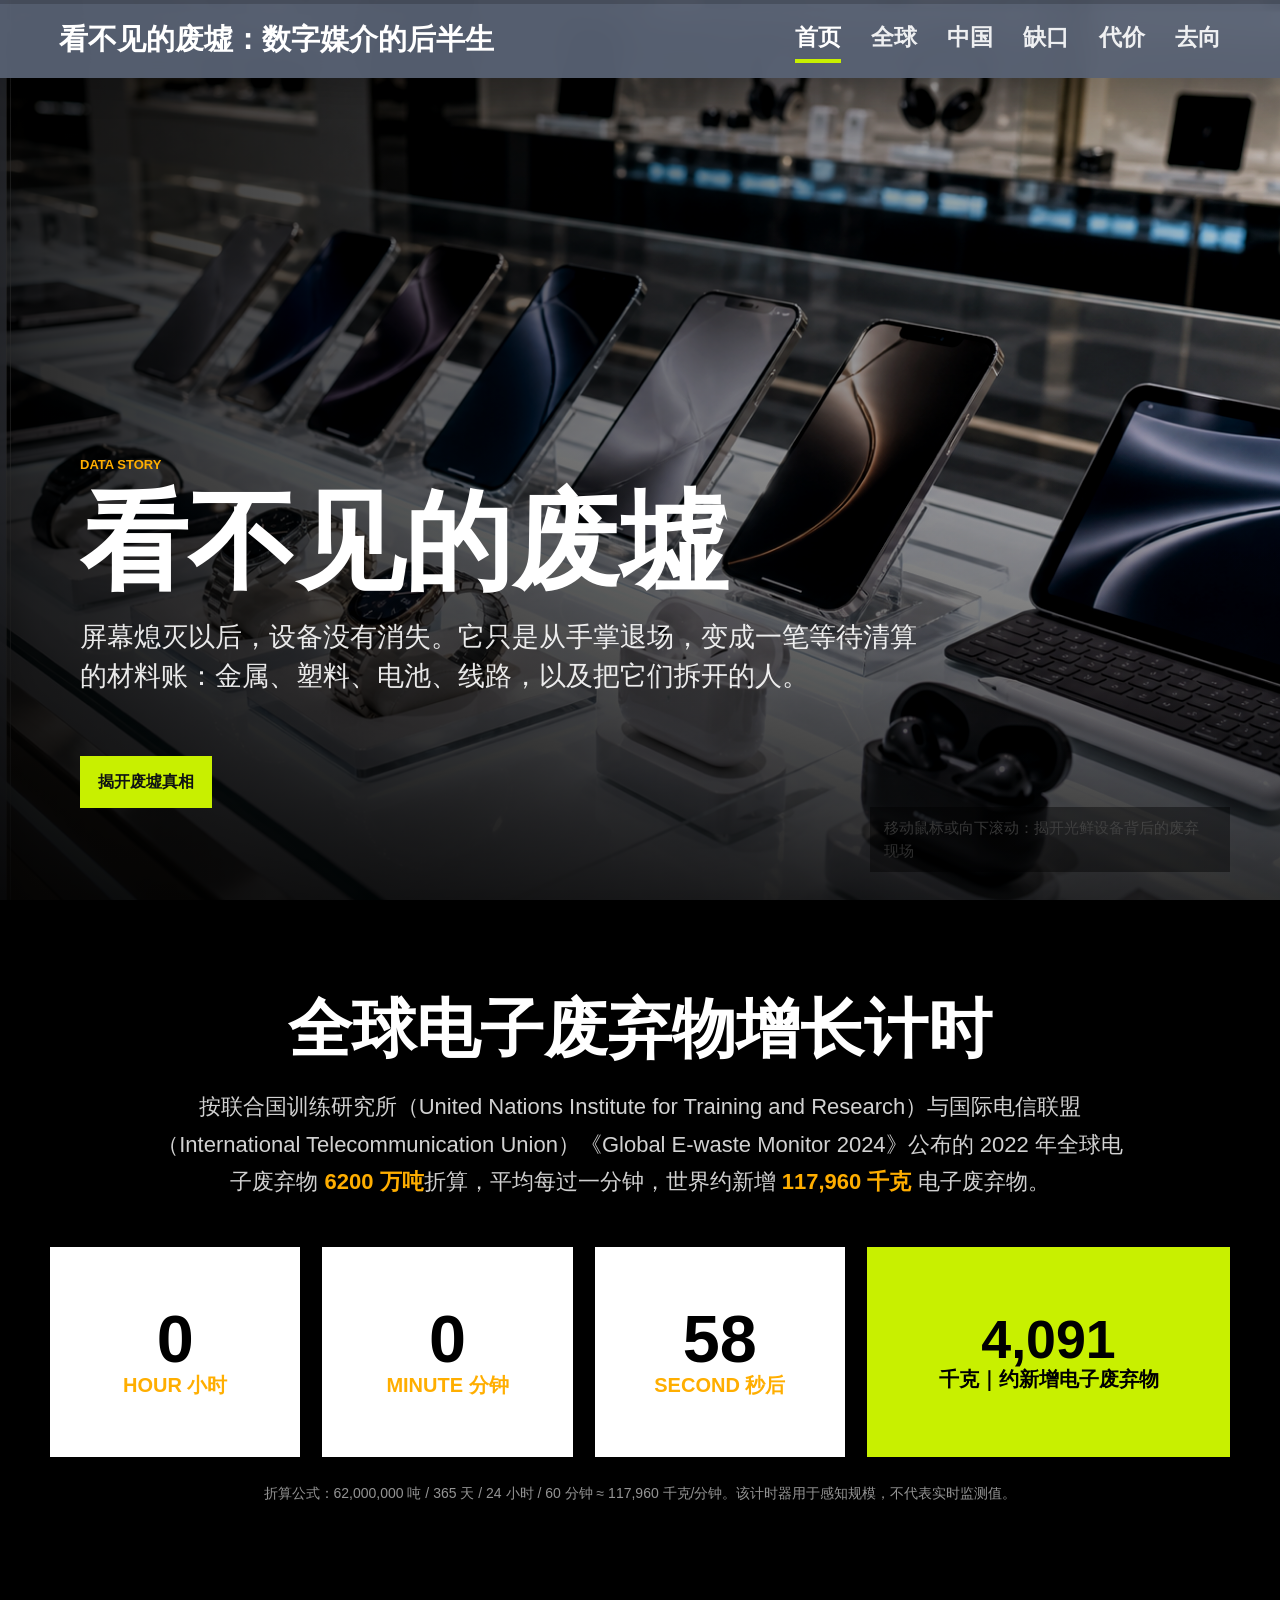
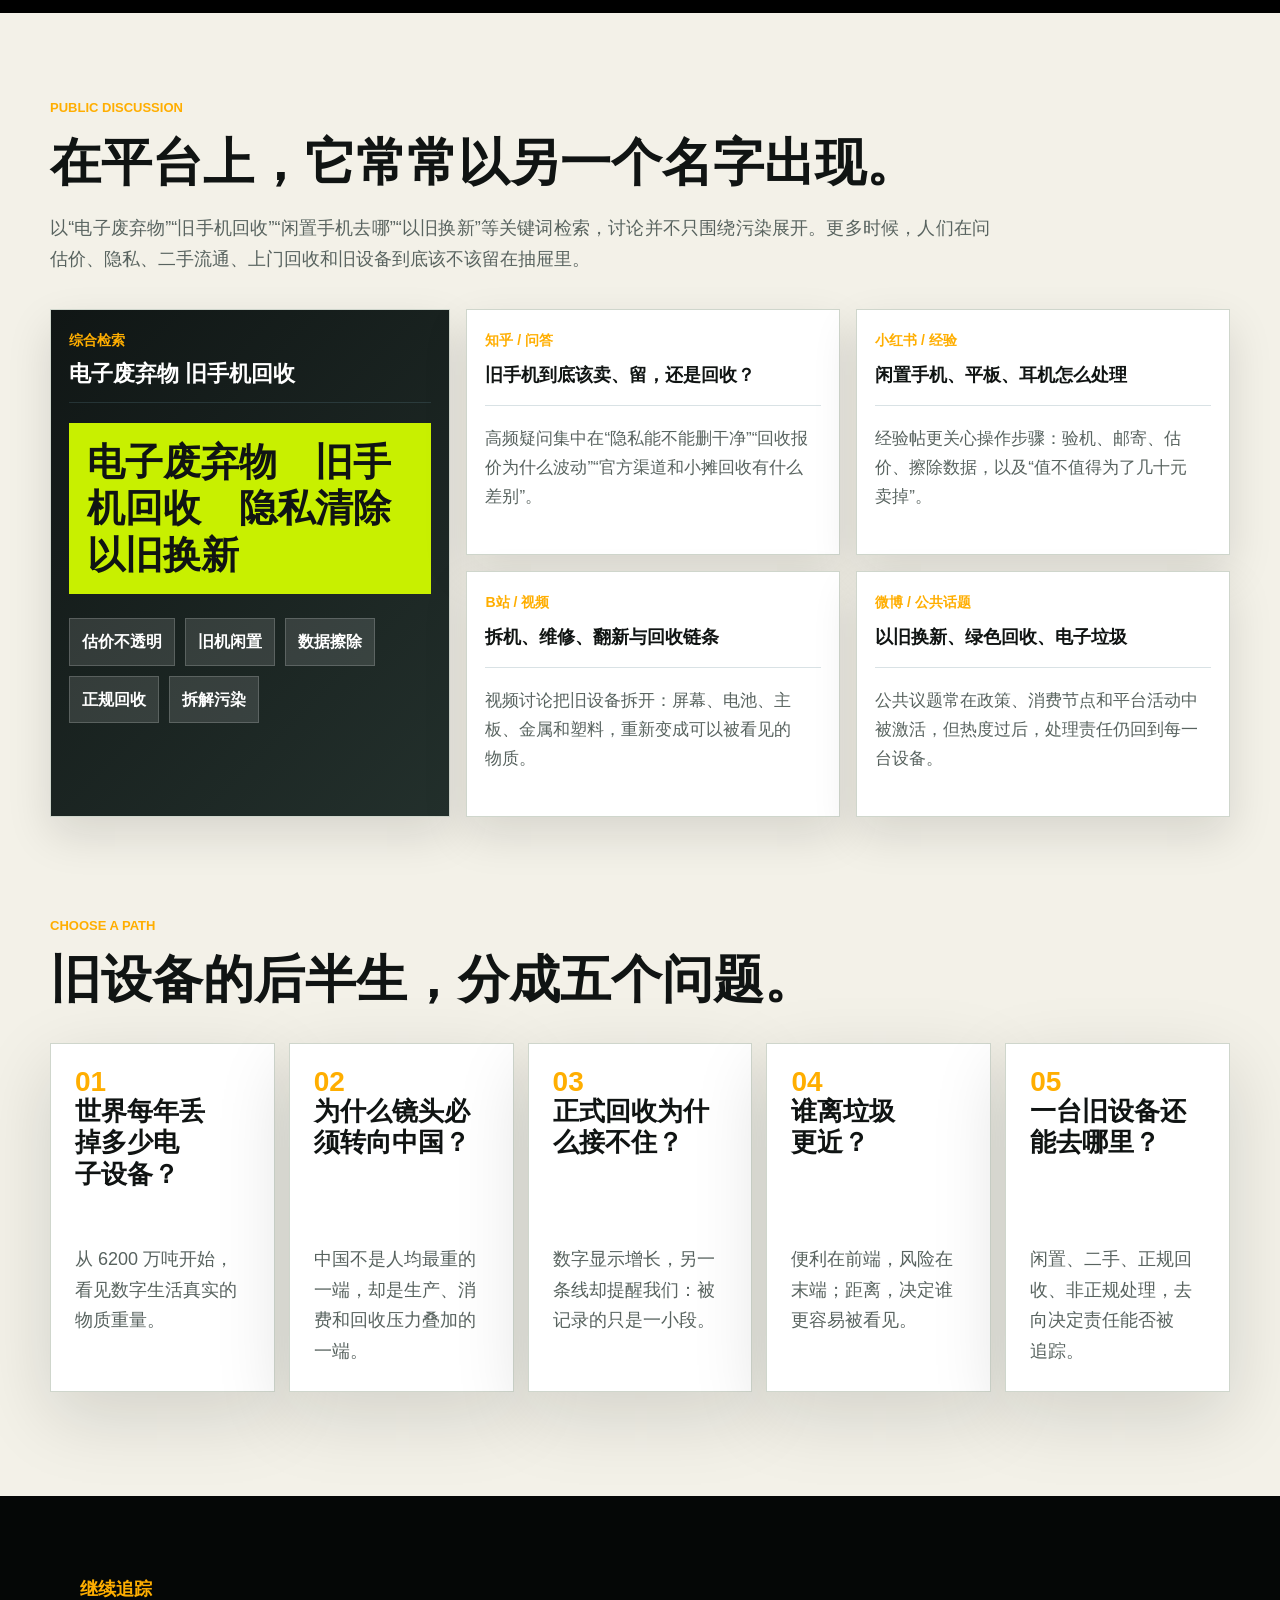
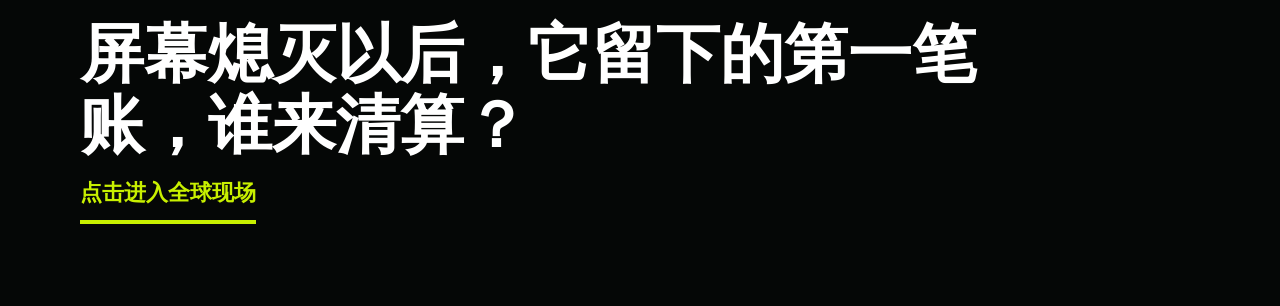
==== index.html @ c903c92f "Highlight missing-page key figures" ====
<!doctype html>
<html lang="zh-CN">
<head>
  <meta charset="utf-8">
  <meta name="viewport" content="width=device-width, initial-scale=1">
  <title>看不见的废墟：数字媒介的后半生</title>
  <meta name="description" content="从全球电子废弃物规模、中国设备生产与回收缺口，追踪旧设备离开屏幕后进入的链条。">
  <link rel="stylesheet" href="styles.css?v=20260719-26">
  <link rel="icon" href="data:,">
</head>
<body class="home-page">
  <div class="scroll-progress" aria-hidden="true"><span></span></div>
  <nav class="site-nav" aria-label="专题导航"><a href="index.html">首页</a>
    <a href="global.html">全球</a>
    <a href="china.html">中国</a>
    <a href="missing.html">缺口</a>
    <a href="unequal.html">代价</a>
    <a href="afterlife.html">去向</a>
  </nav>

  <header class="hero home-hero" id="top">
    <div class="image-compare hero__image" data-compare style="--split: 0%;">
      <img class="compare-img compare-img--clean" src="assets/images/showroom-devices.png" alt="专卖店展柜里光鲜的新电子产品">
      <div class="compare-layer" aria-hidden="true"><img class="compare-img compare-img--waste" src="assets/images/old-phones.jpg" alt=""></div>
      <div class="compare-divider" aria-hidden="true"><span></span></div>
      <p class="compare-hint">移动鼠标或向下滚动：揭开光鲜设备背后的废弃现场</p>
    </div>
    <div class="hero__shade"></div>
    <div class="hero__content">
      <p class="eyebrow">Data story</p>
      <h1>看不见的废墟</h1>
      <p class="hero__dek">屏幕熄灭以后，设备没有消失。它只是从手掌退场，变成一笔等待清算的材料账：金属、塑料、电池、线路，以及把它们拆开的人。</p>
      <a class="start-link" href="global.html">揭开废墟真相</a>
    </div>
  </header>

  <main>
    <section class="timer-section" id="timer">
      <div class="timer-inner">
        <h2>全球电子废弃物增长计时</h2>
        <p class="timer-lead">按联合国训练研究所（United Nations Institute for Training and Research）与国际电信联盟（International Telecommunication Union）《Global E-waste Monitor 2024》公布的 2022 年全球电子废弃物 <strong>6200 万吨</strong>折算，平均每过一分钟，世界约新增 <strong>117,960 千克</strong> 电子废弃物。</p>
        <div class="timer-grid">
          <div class="time-box"><strong id="elapsedHour">0</strong><span>HOUR  小时</span></div>
          <div class="time-box"><strong id="elapsedMinute">0</strong><span>MINUTE  分钟</span></div>
          <div class="time-box"><strong id="nextSecond">60</strong><span>SECOND  秒后</span></div>
          <div class="time-box time-box--accent"><strong id="wasteSinceOpen">0</strong><span>千克｜约新增电子废弃物</span></div>
        </div>
        <p class="timer-note">折算公式：62,000,000 吨 / 365 天 / 24 小时 / 60 分钟 ≈ 117,960 千克/分钟。该计时器用于感知规模，不代表实时监测值。</p>
      </div>
    </section>

    <section class="platform-section story-section">
      <div class="section-title">
        <p class="eyebrow">Public discussion</p>
        <h2>在平台上，它常常以另一个名字出现。</h2>
        <p class="wide-text">以“电子废弃物”“旧手机回收”“闲置手机去哪”“以旧换新”等关键词检索，讨论并不只围绕污染展开。更多时候，人们在问估价、隐私、二手流通、上门回收和旧设备到底该不该留在抽屉里。</p>
      </div>
      <div class="platform-board" aria-label="网络平台关于电子废弃物的讨论检索截图式整理">
        <div class="platform-shot shot-large">
          <div class="shot-top"><span>综合检索</span><b>电子废弃物 旧手机回收</b></div>
          <div class="shot-search">电子废弃物　旧手机回收　隐私清除　以旧换新</div>
          <div class="shot-tags"><span>估价不透明</span><span>旧机闲置</span><span>数据擦除</span><span>正规回收</span><span>拆解污染</span></div>
        </div>
        <div class="platform-shot platform-shot--interactive" tabindex="0">
          <div class="shot-top"><span>知乎 / 问答</span><b>旧手机到底该卖、留，还是回收？</b></div>
          <p>高频疑问集中在“隐私能不能删干净”“回收报价为什么波动”“官方渠道和小摊回收有什么差别”。</p>
          <div class="platform-cloud" data-platform="zhihu" data-label="知乎讨论词云" aria-hidden="true"></div>
        </div>
        <div class="platform-shot platform-shot--interactive" tabindex="0">
          <div class="shot-top"><span>小红书 / 经验</span><b>闲置手机、平板、耳机怎么处理</b></div>
          <p>经验帖更关心操作步骤：验机、邮寄、估价、擦除数据，以及“值不值得为了几十元卖掉”。</p>
          <div class="platform-cloud" data-platform="redbook" data-label="小红书经验词云" aria-hidden="true"></div>
        </div>
        <div class="platform-shot platform-shot--interactive" tabindex="0">
          <div class="shot-top"><span>B站 / 视频</span><b>拆机、维修、翻新与回收链条</b></div>
          <p>视频讨论把旧设备拆开：屏幕、电池、主板、金属和塑料，重新变成可以被看见的物质。</p>
          <div class="platform-cloud" data-platform="bilibili" data-label="B站视频词云" aria-hidden="true"></div>
        </div>
        <div class="platform-shot platform-shot--interactive" tabindex="0">
          <div class="shot-top"><span>微博 / 公共话题</span><b>以旧换新、绿色回收、电子垃圾</b></div>
          <p>公共议题常在政策、消费节点和平台活动中被激活，但热度过后，处理责任仍回到每一台设备。</p>
          <div class="platform-cloud" data-platform="weibo" data-label="微博公共话题词云" aria-hidden="true"></div>
        </div>
      </div>
    </section>
    <section class="home-map">
      <div class="section-title">
        <p class="eyebrow">Choose a path</p>
        <h2>旧设备的后半生，分成五个问题。</h2>
      </div>
      <div class="path-grid">
        <a class="path-card" href="global.html"><span>01</span><h3>世界每年丢掉多少电子设备？</h3><p>从 6200 万吨开始，看见数字生活真实的物质重量。</p></a>
        <a class="path-card" href="china.html"><span>02</span><h3>为什么镜头必须转向中国？</h3><p>中国不是人均最重的一端，却是生产、消费和回收压力叠加的一端。</p></a>
        <a class="path-card" href="missing.html"><span>03</span><h3>正式回收为什么接不住？</h3><p>数字显示增长，另一条线却提醒我们：被记录的只是一小段。</p></a>
        <a class="path-card" href="unequal.html"><span>04</span><h3>谁离垃圾更近？</h3><p>便利在前端，风险在末端；距离，决定谁更容易被看见。</p></a>
        <a class="path-card" href="afterlife.html"><span>05</span><h3>一台旧设备还能去哪里？</h3><p>闲置、二手、正规回收、非正规处理，去向决定责任能否被追踪。</p></a>
      </div>
    </section>
  </main>

  <footer class="footer footer--question">
    <a class="footer-question" href="global.html">
      <span>继续追踪</span>
      <strong>屏幕熄灭以后，它留下的第一笔账，谁来清算？</strong>
      <small>点击进入全球现场</small>
    </a>
  </footer>
  <script src="script.js?v=20260719-26"></script>
</body>
</html>
---- styles.css ----
:root {
  --ink: #101413;
  --muted: #58635f;
  --paper: #f3f1e8;
  --paper-2: #e7ebe1;
  --white: #ffffff;
  --line: #cfd6cc;
  --dark: #050706;
  --dark-soft: #101615;
  --green: #c8f000;
  --orange: #ffae00;
  --steel: #5f8792;
  --red: #e2643d;
  --blue: #2f5f7c;
  --shadow: 0 24px 70px rgba(16, 20, 19, .14);
}

/* Cost chapter: matched hero scale and a denser health-risk dashboard. */
.unequal-page .page-hero--unequal h1 {
  max-width: 1120px;
  font-size: clamp(46px, 6.75vw, 98px);
  line-height: 1.08;
}
.unequal-page .page-hero--unequal h1 span { display: block; white-space: nowrap; }
.missing-page .missing-dashboard-section .text-column h2 {
  font-size: clamp(30px, 3.35vw, 46px);
  line-height: 1.14;
}
.missing-page .text-column mark {
  padding: 0 .1em;
  color: #e65c37;
  background: transparent;
  font-weight: 900;
}
.health-risk-panel.viz-panel {
  padding: 0;
  overflow: visible;
  background: #08100e;
  border-color: #2b3733;
}
.health-risk-dashboard {
  min-height: 650px;
  padding: 24px;
  color: #fff;
  background-color: #08100e;
  background-image: linear-gradient(rgba(255,255,255,.035) 1px, transparent 1px), linear-gradient(90deg, rgba(255,255,255,.035) 1px, transparent 1px);
  background-size: 34px 34px;
}
.health-dashboard-head {
  display: flex;
  align-items: end;
  justify-content: space-between;
  gap: 18px;
  padding-bottom: 17px;
  border-bottom: 1px solid rgba(255,255,255,.16);
}
.health-dashboard-head span {
  display: block;
  color: var(--orange);
  font-size: 11px;
  font-weight: 900;
}
.health-dashboard-head h3 {
  margin: 4px 0 0;
  color: #fff;
  font-size: 27px;
}
.health-dashboard-head > small {
  color: rgba(255,255,255,.52);
  font-size: 9px;
  font-weight: 800;
}
.health-dashboard-grid {
  display: grid;
  grid-template-columns: minmax(205px, .78fr) minmax(350px, 1.22fr);
  gap: 12px;
  margin-top: 12px;
}
.health-kpi-column { display: grid; gap: 10px; align-content: start; }
.health-kpi {
  min-width: 0;
  min-height: 128px;
  padding: 14px 16px;
  background: rgba(18,27,24,.96);
  border-left: 4px solid var(--green);
  box-shadow: inset 0 0 0 1px rgba(255,255,255,.08);
}
.health-kpi--women { border-left-color: var(--steel); }
.health-kpi > span {
  color: rgba(255,255,255,.64);
  font-size: 9px;
  font-weight: 900;
}
.health-kpi p { display: flex; align-items: baseline; gap: 5px; margin: 2px 0 0; }
.health-kpi strong {
  color: #fff;
  font-size: clamp(43px, 4vw, 62px);
  line-height: 1;
  font-variant-numeric: tabular-nums;
}
.health-kpi em { color: var(--green); font-size: 16px; font-style: normal; font-weight: 900; }
.health-kpi--women em { color: #8cb0bb; }
.health-kpi > small { display: block; color: rgba(255,255,255,.62); font-size: 9px; line-height: 1.5; }
.health-path-panel {
  min-height: 178px;
  padding: 15px 16px;
  background: rgba(18,27,24,.96);
  box-shadow: inset 0 0 0 1px rgba(255,255,255,.08);
}
.health-subhead { display: flex; justify-content: space-between; gap: 10px; align-items: center; }
.health-subhead strong { color: #fff; font-size: 15px; }
.health-subhead small { color: rgba(255,255,255,.46); font-size: 8px; }
.health-path-row {
  display: grid;
  grid-template-columns: 82px minmax(0, 1fr) 46px;
  gap: 7px;
  align-items: center;
  margin-top: 15px;
}
.health-path-row span, .health-path-row em { color: rgba(255,255,255,.72); font-size: 8px; font-style: normal; }
.health-path-row em { color: #fff; text-align: right; }
.health-path-row i { position: relative; height: 7px; overflow: hidden; background: rgba(255,255,255,.12); }
.health-path-row i::after {
  content: "";
  position: absolute;
  inset: 0 auto 0 0;
  width: var(--path);
  background: linear-gradient(90deg, var(--orange), var(--green));
  transform: scaleX(0);
  transform-origin: left;
  animation: health-path-in 1.1s .25s forwards cubic-bezier(.2,.75,.2,1);
}
.health-bubble-panel {
  min-width: 0;
  min-height: 456px;
  padding: 15px;
  background: rgba(18,27,24,.96);
  box-shadow: inset 0 0 0 1px rgba(255,255,255,.08);
}
.health-bubble-field { position: relative; min-height: 410px; margin-top: 6px; }
.health-bubble {
  position: absolute;
  display: grid;
  align-content: center;
  justify-items: center;
  aspect-ratio: 1;
  padding: 8px;
  color: #fff;
  background: #24312d;
  border: 2px solid rgba(255,255,255,.5);
  border-radius: 50%;
  box-shadow: 0 12px 28px rgba(0,0,0,.32), inset 0 0 0 4px rgba(255,255,255,.035);
  cursor: help;
  transform: scale(.88);
  opacity: 0;
  animation: health-bubble-in .7s forwards cubic-bezier(.2,.8,.2,1);
  transition: transform .24s ease, filter .24s ease, border-color .24s ease;
}
.health-bubble b { font-size: clamp(15px, 1.8vw, 25px); line-height: 1; }
.health-bubble span { margin-top: 4px; color: rgba(255,255,255,.76); font-size: 8px; line-height: 1.25; text-align: center; }
.health-bubble i {
  position: absolute;
  left: 50%;
  top: calc(100% + 7px);
  z-index: 12;
  width: 190px;
  padding: 9px 10px;
  color: rgba(255,255,255,.88);
  background: #050a09;
  border-left: 3px solid var(--green);
  font-size: 9px;
  font-style: normal;
  line-height: 1.55;
  text-align: left;
  pointer-events: none;
  opacity: 0;
  transform: translate(-50%, -4px);
  transition: opacity .2s ease, transform .2s ease;
}
.health-bubble:hover, .health-bubble:focus { z-index: 10; border-color: #fff; filter: brightness(1.18); outline: none; transform: scale(1.1); }
.health-bubble:hover i, .health-bubble:focus i { opacity: 1; transform: translate(-50%, 0); }
.health-bubble--core { left: 39%; top: 31%; width: 150px; background: #0f1715; border-color: var(--green); animation-delay: .08s; }
.health-bubble--core b { color: var(--green); font-size: 20px; }
.health-bubble--child { left: 6%; top: 9%; width: 138px; background: #d77d18; animation-delay: .16s; }
.health-bubble--women { right: 4%; top: 8%; width: 125px; background: #5f8792; animation-delay: .23s; }
.health-bubble--dust { left: 2%; top: 56%; width: 99px; background: #9f4d31; animation-delay: .30s; }
.health-bubble--burn { left: 29%; top: 68%; width: 91px; background: #6b4838; animation-delay: .37s; }
.health-bubble--acid { right: 25%; top: 68%; width: 94px; background: #667f24; animation-delay: .44s; }
.health-bubble--home { right: 1%; top: 49%; width: 84px; background: #395e68; animation-delay: .51s; }
.health-bubble--burn i, .health-bubble--acid i { top: auto; bottom: calc(100% + 7px); }
.health-bubble--women i, .health-bubble--home i { left: auto; right: 0; transform: translate(0, -4px); }
.health-bubble--women:hover i, .health-bubble--women:focus i,
.health-bubble--home:hover i, .health-bubble--home:focus i { transform: translate(0, 0); }
.health-dashboard-foot {
  display: grid;
  grid-template-columns: 1fr 1fr;
  margin-top: 12px;
  border: 1px solid rgba(255,255,255,.12);
}
.health-dashboard-foot > div { min-width: 0; padding: 11px 13px; }
.health-dashboard-foot > div + div { border-left: 1px solid rgba(255,255,255,.12); }
.health-dashboard-foot span { display: block; color: var(--orange); font-size: 8px; font-weight: 900; }
.health-dashboard-foot b { color: rgba(255,255,255,.82); font-size: 10px; }
@keyframes health-path-in { to { transform: scaleX(1); } }
@keyframes health-bubble-in { to { opacity: 1; transform: scale(1); } }

@media (max-width: 1100px) {
  .health-dashboard-grid { grid-template-columns: 1fr; }
  .health-kpi-column { grid-template-columns: 1fr 1fr; }
  .health-path-panel { grid-column: 1 / -1; }
}
@media (max-width: 620px) {
  .unequal-page .page-hero--unequal h1 { font-size: clamp(42px, 12.5vw, 58px); }
  .unequal-page .page-hero--unequal h1 span { white-space: normal; }
  .missing-page .missing-dashboard-section .text-column h2 { font-size: 35px; }
  .health-risk-dashboard { min-height: 0; padding: 14px; }
  .health-dashboard-head { align-items: flex-start; flex-direction: column; gap: 3px; }
  .health-dashboard-head h3 { font-size: 23px; }
  .health-kpi-column { grid-template-columns: 1fr; }
  .health-path-panel { grid-column: 1; }
  .health-bubble-panel { min-height: 430px; padding: 12px; }
  .health-bubble-field { min-height: 382px; transform: scale(.9); transform-origin: center top; }
  .health-bubble--core { left: 34%; }
  .health-bubble--child { left: 0; width: 124px; }
  .health-bubble--women { right: 0; width: 112px; }
  .health-bubble i { width: 155px; font-size: 8px; }
  .health-dashboard-foot { grid-template-columns: 1fr; }
  .health-dashboard-foot > div + div { border-top: 1px solid rgba(255,255,255,.12); border-left: 0; }
}

/* Missing chapter v4: precise ring readings and an explicit gap dashboard. */
.missing-page .gap-radial-head h3 {
  max-width: none;
  font-size: 20px;
  line-height: 1.2;
  white-space: nowrap;
}
.missing-page .gap-year-key {
  grid-template-columns: repeat(8, minmax(0, 1fr));
  gap: 5px;
}
.missing-page .gap-year-key button {
  min-height: 39px;
  padding: 6px 3px;
  font-size: 13px;
  line-height: 1;
  white-space: nowrap;
}
.missing-page .gap-radial-core strong {
  font-size: 34px;
  letter-spacing: 0;
}
.missing-page .gap-dash-grid {
  grid-template-columns: minmax(0, 1.45fr) minmax(250px, .78fr);
  align-items: stretch;
}
.missing-page .gap-trend-module {
  grid-column: 1;
  grid-row: 1;
}
.missing-page .gap-trend-module svg {
  min-height: 242px;
}
.missing-page .gap-point text {
  font-size: 20px;
}
.missing-page .gap-estimate-label {
  font-size: 18px;
}
.missing-page .gap-increase-module {
  grid-column: 1;
  grid-row: 2;
  min-height: 184px;
}
.gap-increase-bars {
  display: grid;
  grid-template-columns: repeat(7, minmax(0, 1fr));
  gap: 7px;
  align-items: end;
  height: 142px;
  padding: 14px 13px 8px;
}
.gap-increase-bars > span {
  display: grid;
  grid-template-rows: 20px minmax(0, 1fr) 16px;
  align-items: end;
  height: 100%;
  text-align: center;
}
.gap-increase-bars b {
  color: #f4f8f5;
  font-size: 10px;
  line-height: 1;
}
.gap-increase-bars i {
  display: block;
  width: 58%;
  height: var(--height);
  min-height: 8px;
  justify-self: center;
  background: linear-gradient(180deg, #ffae00, #e45d3a);
  transform: scaleY(0);
  transform-origin: bottom;
  transition: transform .9s cubic-bezier(.2,.75,.25,1);
}
.is-visible .gap-increase-bars i {
  transform: scaleY(1);
}
.gap-increase-bars em {
  color: rgba(232,239,235,.72);
  font-size: 9px;
  font-style: normal;
  line-height: 1;
}
.gap-increase-bars .is-estimated i {
  background: repeating-linear-gradient(135deg, #ffae00 0 7px, #e45d3a 7px 12px);
}
.missing-page .gap-composition-module {
  grid-column: 2;
  grid-row: 1 / span 2;
  min-height: 0;
  padding-bottom: 12px;
}
.gap-composition-legend {
  display: flex;
  gap: 14px;
  padding: 12px 13px 2px;
  color: rgba(232,239,235,.68);
  font-size: 9px;
}
.gap-composition-legend span {
  display: inline-flex;
  align-items: center;
  gap: 5px;
}
.gap-composition-legend i {
  width: 11px;
  height: 7px;
  background: #c8f000;
}
.gap-composition-legend span:last-child i {
  background: #ffae00;
}
.gap-composition-list {
  display: grid;
  gap: 11px;
  padding: 14px 13px 10px;
}
.gap-composition-row {
  display: grid;
  grid-template-columns: 38px minmax(0, 1fr) 58px;
  gap: 7px;
  align-items: center;
}
.gap-composition-row > b {
  color: #f5f8f6;
  font-size: 10px;
}
.gap-composition-row > strong {
  color: #f5f8f6;
  font-size: 9px;
  text-align: right;
}
.gap-composition-row.is-estimated > b,
.gap-composition-row.is-estimated > strong {
  color: #ffbf32;
}
.gap-composition-base {
  display: block;
  height: 14px;
  overflow: hidden;
  background: rgba(223,229,223,.12);
}
.gap-composition-track {
  display: flex;
  width: var(--total);
  height: 100%;
  transform: scaleX(0);
  transform-origin: left center;
  transition: transform 1s cubic-bezier(.2,.75,.25,1);
}
.is-visible .gap-composition-track {
  transform: scaleX(1);
}
.gap-composition-track i {
  width: var(--formal);
  min-width: 7px;
  background: #c8f000;
}
.gap-composition-track em {
  flex: 1;
  background: rgba(255,174,0,.78);
}
.gap-composition-module > p {
  margin: 8px 13px 0;
  padding-top: 10px;
  border-top: 1px solid rgba(223,229,223,.12);
  color: rgba(232,239,235,.68);
  font-size: 9px;
  line-height: 1.55;
  text-align: justify;
}

@media (max-width: 980px) {
  .missing-page .gap-radial-head h3 {
    white-space: normal;
  }
}
@media (max-width: 620px) {
  .missing-page .gap-dash-grid {
    grid-template-columns: 1fr;
  }
  .missing-page .gap-year-key {
    grid-template-columns: repeat(4, minmax(0, 1fr));
  }
  .missing-page .gap-year-key button {
    font-size: 11px;
  }
  .missing-page .gap-trend-module,
  .missing-page .gap-increase-module,
  .missing-page .gap-composition-module {
    grid-column: 1;
    grid-row: auto;
  }
  .gap-composition-row {
    grid-template-columns: 42px minmax(0, 1fr) 62px;
  }
}

/* Missing chapter v2: estimated rings, diagnostic dashboard and interactive evidence. */
.missing-page .gap-radial-legend { grid-template-columns: 12px auto 12px auto 12px auto; gap: 4px 7px; }
.missing-page .gap-radial-legend em { width: 12px; height: 7px; border: 2px dashed #8f9a95; }
.missing-page .gap-radial-visual { width: min(100%, 520px); }
.missing-page .gap-ring-group.is-estimated .gap-ring-missing { stroke-dasharray: 2.1 1.15; }
.missing-page .gap-ring-group:hover .gap-ring-missing,
.missing-page .gap-ring-group:focus .gap-ring-missing,
.missing-page .gap-ring-group.is-active .gap-ring-missing,
.missing-page .gap-ring-group:hover .gap-ring-progress,
.missing-page .gap-ring-group:focus .gap-ring-progress,
.missing-page .gap-ring-group.is-active .gap-ring-progress { stroke-width: 22; }
.missing-page .gap-year-key { grid-template-columns: repeat(8, minmax(0, 1fr)); gap: 4px; }
.missing-page .gap-year-key button { font-size: 9px; }
.missing-page .gap-year-key button.is-estimated:not(.is-active) { border-style: dashed; background: rgba(95,135,146,.08); }
.gap-ring-explainer { min-height: 112px; margin-top: 12px; padding: 14px 16px; background: #edf1ea; border-left: 4px solid var(--green); }
.gap-ring-explainer span { display: inline-block; padding: 2px 7px; color: #101413; background: var(--green); font-size: 9px; font-weight: 900; }
.gap-ring-explainer span.is-estimated { color: #fff; background: var(--steel); }
.gap-ring-explainer strong { display: block; margin-top: 8px; font-size: 13px; line-height: 1.45; }
.gap-ring-explainer p { margin: 4px 0 0; color: #5f6a66; font-size: 11px; line-height: 1.58; }

.gap-dashboard-panel.viz-panel { padding: 0; overflow: hidden; background: #08100e; border-color: #26322e; }
.gap-dashboard-chart.chart { min-height: 0; padding: 22px; color: #fff; }
.gap-dash-head { display: flex; justify-content: space-between; gap: 18px; align-items: end; padding: 3px 3px 18px; border-bottom: 1px solid rgba(255,255,255,.14); }
.gap-dash-head span { color: var(--orange); font-size: 11px; font-weight: 900; }
.gap-dash-head h3 { margin: 4px 0 0; color: #fff; font-size: 23px; line-height: 1.35; }
.gap-dash-head small { flex: 0 0 auto; color: rgba(255,255,255,.54); font-size: 9px; }
.gap-kpi-row { display: grid; grid-template-columns: repeat(4, 1fr); gap: 8px; margin-top: 12px; }
.gap-kpi-row > div { min-width: 0; padding: 13px 12px 14px; background: #111a17; border-top: 3px solid var(--orange); }
.gap-kpi-row > div:nth-child(2) { border-color: var(--red); }
.gap-kpi-row > div:nth-child(3) { border-color: var(--green); }
.gap-kpi-row > div:nth-child(4) { border-color: var(--steel); }
.gap-kpi-row span { display: block; color: rgba(255,255,255,.58); font-size: 8px; }
.gap-kpi-row strong { color: #fff; font-size: 23px; font-variant-numeric: tabular-nums; }
.gap-kpi-row small { margin-left: 3px; color: rgba(255,255,255,.52); font-size: 7px; }
.gap-dash-grid { display: grid; grid-template-columns: minmax(0, 1.45fr) minmax(230px, .75fr); gap: 9px; margin-top: 9px; }
.gap-dash-grid > section { min-width: 0; background: #111a17; border: 1px solid rgba(255,255,255,.1); }
.gap-dash-grid header { display: flex; align-items: baseline; justify-content: space-between; gap: 12px; padding: 11px 13px 0; }
.gap-dash-grid header b { font-size: 12px; }
.gap-dash-grid header span { color: rgba(255,255,255,.46); font-size: 8px; }
.gap-trend-module { grid-row: span 2; }
.gap-trend-module svg { display: block; width: 100%; height: auto; padding: 0 10px 6px; }
.gap-line { stroke-dasharray: 900; stroke-dashoffset: 900; transition: stroke-dashoffset 1.7s cubic-bezier(.2,.8,.2,1); }
.is-visible .gap-line { stroke-dashoffset: 0; }
.gap-area { opacity: 0; transition: opacity .9s ease .45s; }
.is-visible .gap-area { opacity: 1; }
.gap-point circle { fill: var(--orange); stroke: #08100e; stroke-width: 3; }
.gap-point.is-estimated circle { fill: var(--steel); stroke-dasharray: 2 1; }
.gap-point text { fill: rgba(255,255,255,.58); font-size: 10px; }
.gap-estimate-divider { stroke: rgba(255,255,255,.32); stroke-width: 1; stroke-dasharray: 4 5; }
.gap-estimate-label { fill: #93a39d; font-size: 9px; }
.gap-bubble-module { padding-bottom: 12px; }
.gap-bubble-matrix { display: grid; grid-template-columns: repeat(4, minmax(0, 1fr)); gap: 4px; padding: 12px 10px 5px; }
.gap-bubble-year { position: relative; min-height: 62px; overflow: hidden; color: #fff; background: #0b1210; border: 0; cursor: pointer; }
.gap-bubble-year > span { position: absolute; left: 5px; top: 3px; z-index: 2; color: rgba(255,255,255,.52); font-size: 7px; }
.gap-bubble-year.is-estimated > span::after { content: "*"; color: var(--steel); }
.gap-bubble-year i { position: absolute; left: 50%; top: 54%; width: var(--bubble); height: var(--bubble); max-width: 54px; max-height: 54px; border-radius: 50%; transform: translate(-50%, -50%) scale(.2); opacity: 0; transition: transform .7s cubic-bezier(.2,.8,.2,1), opacity .4s ease; }
.is-visible .gap-bubble-year i { transform: translate(-50%, -50%) scale(1); opacity: .68; }
.gap-bubble-year .bubble-generated { background: rgba(255,174,0,.45); }
.gap-bubble-year .bubble-collected { left: 36%; top: 63%; background: var(--green); }
.gap-bubble-year .bubble-gap { left: 62%; top: 48%; background: rgba(226,100,61,.62); }
.gap-bubble-year:hover i, .gap-bubble-year:focus i { opacity: 1; }
.gap-bubble-legend { display: flex; flex-wrap: wrap; gap: 8px; padding: 2px 12px 0; color: rgba(255,255,255,.55); font-size: 7px; }
.gap-bubble-legend span { display: flex; align-items: center; gap: 4px; }
.gap-bubble-legend i { width: 6px; height: 6px; background: var(--orange); border-radius: 50%; }
.gap-bubble-legend span:nth-child(2) i { background: var(--green); }
.gap-bubble-legend span:nth-child(3) i { background: var(--red); }
.gap-rate-module { padding-bottom: 11px; }
.gap-rate-module > div { display: grid; grid-template-columns: repeat(8, 1fr); gap: 4px; height: 90px; padding: 10px 13px 0; align-items: end; }
.gap-rate-module > div > span { display: grid; grid-template-rows: 1fr auto; height: 100%; align-items: end; }
.gap-rate-module i { display: block; width: 100%; height: var(--rate); min-height: 8px; background: var(--green); transform-origin: bottom; transform: scaleY(0); transition: transform .8s ease; }
.is-visible .gap-rate-module i { transform: scaleY(1); }
.gap-rate-module b { margin-top: 4px; color: rgba(255,255,255,.45); font-size: 6px; text-align: center; }
.gap-reading-module { grid-column: 1 / -1; padding: 13px 14px; border-left: 3px solid var(--green) !important; }
.gap-reading-module b { color: var(--green); font-size: 10px; }
.gap-reading-module p { margin: 3px 0 0; color: rgba(255,255,255,.65); font-size: 9px; line-height: 1.55; }
.gap-dashboard-source { margin: 11px 2px 0; color: rgba(255,255,255,.42); font-size: 8px; line-height: 1.45; }

.hundred-interactive { display: grid; grid-template-columns: minmax(0, 1.5fr) minmax(300px, .5fr); gap: 18px; align-items: stretch; margin: 34px 0 18px; }
.hundred-interactive .hundred-grid { margin: 0; }
.hundred-grid button { aspect-ratio: 1; padding: 0; background: #dfe5df; border: 0; cursor: pointer; transform: scale(.28); opacity: .2; transition: transform .35s ease, opacity .35s ease, background .25s ease, filter .25s ease; }
.hundred-grid.is-visible button, .is-visible .hundred-grid button { transform: scale(1); opacity: 1; }
.hundred-grid button.formal { background: var(--green); }
.hundred-grid button.drawer { background: #dfe5df; }
.hundred-grid button.resale { background: #d7dfd9; }
.hundred-grid button.mixed { background: #cbd4cf; }
.hundred-grid button.dispersed { background: #bcc8c2; }
.hundred-grid button:hover, .hundred-grid button:focus, .hundred-grid button.is-active { transform: scale(.84); filter: contrast(1.18); outline: 2px solid #101413; outline-offset: -2px; }
.hundred-meaning { min-height: 212px; padding: 22px; color: #fff; background: #101615; border-top: 5px solid var(--green); }
.hundred-meaning span { color: var(--orange); font-size: 10px; font-weight: 900; }
.hundred-meaning strong { display: block; margin-top: 14px; font-size: 23px; line-height: 1.3; }
.hundred-meaning p { margin: 13px 0 0; color: rgba(255,255,255,.67); font-size: 13px; line-height: 1.72; }
.hundred-meaning p::after, .fact-live-detail p::after { content: ""; display: inline-block; width: 2px; height: 1em; margin-left: 4px; vertical-align: -.12em; background: var(--green); animation: typing-caret .8s steps(1) infinite; }
.hundred-note { margin: 0; color: #76817c; font-size: 11px; }

.missing-facts-title.section-title { max-width: none; }
.missing-facts-title h2 { max-width: none; font-size: clamp(36px, 3vw, 48px); white-space: nowrap; }
.fact-matrix-shell { position: relative; margin-top: 42px; background: #080d0c; border: 1px solid #26322e; box-shadow: var(--shadow); }
.fact-matrix { display: grid; grid-template-columns: repeat(4, 1fr); }
.fact-matrix-tile { position: relative; min-height: 230px; overflow: hidden; display: grid; align-content: end; isolation: isolate; padding: 20px; color: #fff; background: var(--fact-image) center / cover no-repeat; border: 1px solid rgba(255,255,255,.2); cursor: pointer; text-align: left; }
.fact-matrix-tile::before { content: ""; position: absolute; inset: 0; z-index: -1; background: linear-gradient(180deg, rgba(5,7,6,.25), rgba(5,7,6,.93)); transition: background .3s ease; }
.fact-matrix-tile::after { content: ""; position: absolute; inset: 0; z-index: -1; background: rgba(200,240,0,.82); transform: translateY(100%); transition: transform .32s cubic-bezier(.2,.8,.2,1); }
.fact-matrix-tile:hover::after, .fact-matrix-tile:focus::after, .fact-matrix-tile.is-active::after { transform: translateY(0); }
.fact-matrix-tile:hover, .fact-matrix-tile:focus, .fact-matrix-tile.is-active { color: #101413; outline: none; }
.fact-matrix-tile > small { position: absolute; left: 18px; top: 15px; font-size: 10px; font-weight: 900; }
.fact-matrix-tile strong { font-size: 42px; line-height: 1; font-variant-numeric: tabular-nums; }
.fact-matrix-tile strong em { margin-left: 4px; font-size: 12px; font-style: normal; }
.fact-matrix-tile > span { margin-top: 8px; font-size: 16px; font-weight: 900; }
.fact-matrix-tile > p { max-height: 0; margin: 0; overflow: hidden; opacity: 0; font-size: 12px; line-height: 1.55; transition: max-height .35s ease, margin .35s ease, opacity .25s ease; }
.fact-matrix-tile:hover > p, .fact-matrix-tile:focus > p, .fact-matrix-tile.is-active > p { max-height: 95px; margin-top: 10px; opacity: 1; }
.fact-live-detail { display: grid; grid-template-columns: 110px minmax(230px, .55fr) minmax(0, 1fr); gap: 20px; align-items: baseline; min-height: 94px; padding: 20px 24px; color: #fff; background: #0d1512; border-top: 1px solid rgba(255,255,255,.16); }
.fact-live-detail > span { color: var(--orange); font-size: 10px; font-weight: 900; }
.fact-live-detail h3 { margin: 0; font-size: 19px; }
.fact-live-detail p { margin: 0; color: rgba(255,255,255,.68); font-size: 13px; line-height: 1.65; }

.gap-mini-grid { display: grid; grid-template-columns: 1fr 1fr; gap: 8px; margin-top: 15px; }
.gap-mini-grid > section { min-width: 0; padding: 11px; background: #0a110f; border: 1px solid rgba(255,255,255,.09); }
.gap-mini-grid header { display: flex; justify-content: space-between; gap: 8px; align-items: baseline; }
.gap-mini-grid header b { font-size: 10px; }
.gap-mini-grid header span { color: rgba(255,255,255,.4); font-size: 7px; }
.gap-mini-bars { display: grid; gap: 7px; margin-top: 10px; }
.gap-mini-bars > span { display: grid; grid-template-columns: 54px minmax(0, 1fr) 24px; gap: 6px; align-items: center; opacity: .54; transition: opacity .25s ease; }
.gap-mini-bars > span.is-active { opacity: 1; }
.gap-mini-bars b, .gap-mini-bars em { color: rgba(255,255,255,.66); font-size: 7px; font-style: normal; }
.gap-mini-bars i { position: relative; height: 6px; background: #2a3531; }
.gap-mini-bars i::after { content: ""; position: absolute; inset: 0 auto 0 0; width: var(--score); background: var(--green); transform-origin: left; transform: scaleX(0); transition: transform .8s ease; }
.is-visible .gap-mini-bars i::after { transform: scaleX(1); }
.gap-mini-columns { display: grid; grid-template-columns: repeat(4, 1fr); gap: 7px; height: 82px; margin-top: 10px; align-items: end; }
.gap-mini-columns span { display: grid; grid-template-rows: 1fr auto; height: 100%; align-items: end; }
.gap-mini-columns i { display: block; height: var(--height); background: linear-gradient(180deg, var(--orange), var(--red)); transform-origin: bottom; transform: scaleY(0); transition: transform .85s ease; }
.is-visible .gap-mini-columns i { transform: scaleY(1); }
.gap-mini-columns b { margin-top: 4px; color: rgba(255,255,255,.5); font-size: 6px; text-align: center; }
.gap-mini-readout { margin-top: 8px; padding: 10px 11px; background: #18221f; border-left: 3px solid var(--green); }
.gap-mini-readout span { color: rgba(255,255,255,.46); font-size: 7px; }
.gap-mini-readout strong { display: block; margin-top: 2px; font-size: 11px; }

@media (max-width: 980px) {
  .missing-facts-title h2 { white-space: normal; }
  .fact-matrix { grid-template-columns: repeat(2, 1fr); }
  .hundred-interactive { grid-template-columns: 1fr; }
  .hundred-meaning { min-height: 0; }
}

@media (max-width: 620px) {
  .missing-page .gap-radial-legend { grid-template-columns: 12px auto 12px auto; }
  .missing-page .gap-radial-legend em { margin-top: 3px; }
  .missing-page .gap-year-key { grid-template-columns: repeat(4, 1fr); }
  .missing-page .gap-year-key button { font-size: 10px; }
  .gap-ring-explainer { min-height: 128px; }
  .gap-dash-head { align-items: flex-start; flex-direction: column; }
  .gap-kpi-row { grid-template-columns: 1fr 1fr; }
  .gap-dash-grid { grid-template-columns: 1fr; }
  .gap-trend-module { grid-row: auto; }
  .gap-reading-module { grid-column: 1; }
  .hundred-interactive { margin-top: 24px; }
  .hundred-meaning strong { font-size: 20px; }
  .missing-facts-title h2 { font-size: 34px; }
  .fact-matrix { grid-template-columns: 1fr 1fr; }
  .fact-matrix-tile { min-height: 178px; padding: 15px; }
  .fact-matrix-tile strong { font-size: 30px; }
  .fact-matrix-tile > span { font-size: 13px; }
  .fact-matrix-tile > p { font-size: 10px; }
  .fact-live-detail { grid-template-columns: 1fr; gap: 5px; }
  .gap-mini-grid { grid-template-columns: 1fr; }
}

/* Missing chapter: concentric gap, eight facts and traceability dashboard. */
[id^="gap-"] { scroll-margin-top: 94px; }
.missing-page .page-hero--missing h1 { max-width: 1040px; font-size: clamp(46px, 6.75vw, 98px); line-height: 1.08; }
.missing-radial-section { align-items: center; }
.missing-page .missing-radial-section .text-column h2 { font-size: clamp(30px, 3.7vw, 50px); }
.missing-page .story-section { padding-top: 96px; padding-bottom: 96px; }
.missing-page .missing-facts-section { padding-top: 76px; }
.gap-radial-panel.viz-panel { padding: 0; overflow: hidden; background: #f9faf6; }
.gap-radial-chart.chart { min-height: 0; padding: 24px 26px 20px; }
.gap-radial-head { display: flex; align-items: flex-start; justify-content: space-between; gap: 18px; padding-bottom: 16px; border-bottom: 1px solid #d4dbd2; }
.gap-radial-head span { display: block; color: var(--orange); font-size: 12px; font-weight: 900; }
.gap-radial-head h3 { max-width: 430px; margin: 5px 0 0; font-size: 21px; line-height: 1.32; }
.gap-radial-legend { flex: 0 0 auto; display: grid; grid-template-columns: 12px auto; gap: 3px 7px; align-items: center; color: #5d6964; font-size: 10px; line-height: 1.35; }
.gap-radial-legend i, .gap-radial-legend b { width: 12px; height: 7px; }
.gap-radial-legend i { background: var(--green); }
.gap-radial-legend b { background: rgba(255,174,0,.62); }
.gap-radial-visual { position: relative; width: min(100%, 500px); aspect-ratio: 1; margin: 14px auto 0; }
.gap-radial-visual svg { display: block; width: 100%; height: 100%; overflow: visible; }
.gap-ring-group { cursor: pointer; outline: none; opacity: 0; transform: scale(.93); transform-origin: center; transition: opacity .65s ease, transform .8s cubic-bezier(.2,.8,.2,1); }
.is-visible .gap-ring-group { opacity: 1; transform: scale(1); }
.gap-ring-missing, .gap-ring-progress { transition: stroke-width .24s ease, opacity .24s ease, filter .24s ease; }
.gap-ring-progress { filter: drop-shadow(0 0 0 rgba(200,240,0,0)); }
.gap-ring-group:hover .gap-ring-missing, .gap-ring-group:focus .gap-ring-missing, .gap-ring-group.is-active .gap-ring-missing { stroke-width: 29; opacity: .82 !important; }
.gap-ring-group:hover .gap-ring-progress, .gap-ring-group:focus .gap-ring-progress, .gap-ring-group.is-active .gap-ring-progress { stroke-width: 29; filter: drop-shadow(0 0 7px rgba(200,240,0,.58)); }
.gap-radial-core { position: absolute; left: 50%; top: 50%; width: 116px; height: 116px; display: grid; align-content: center; justify-items: center; color: #fff; background: #101615; border: 5px solid #f9faf6; border-radius: 50%; transform: translate(-50%, -50%); box-shadow: 0 15px 30px rgba(16,22,21,.2); pointer-events: none; }
.gap-radial-core small { color: var(--orange); font-size: 13px; font-weight: 900; }
.gap-radial-core strong { color: var(--green); font-size: 28px; line-height: 1; font-variant-numeric: tabular-nums; }
.gap-radial-core span { margin-top: 4px; color: rgba(255,255,255,.72); font-size: 9px; }
.gap-year-key { display: grid; grid-template-columns: repeat(5, 1fr); gap: 6px; margin: 2px 0 14px; }
.gap-year-key button { min-height: 32px; padding: 5px 2px; color: #63706b; background: transparent; border: 1px solid #d3dad2; cursor: pointer; font-size: 11px; font-weight: 900; transition: color .2s ease, background .2s ease, border-color .2s ease; }
.gap-year-key button:hover, .gap-year-key button:focus, .gap-year-key button.is-active { color: #101413; background: var(--green); border-color: var(--green); outline: none; }
.gap-radial-readout { display: grid; grid-template-columns: repeat(3, minmax(0, 1fr)); background: #101615; }
.gap-radial-readout > div { min-width: 0; padding: 13px 12px 14px; color: #fff; border-left: 1px solid rgba(255,255,255,.12); }
.gap-radial-readout > div:first-child { border-left: 0; }
.gap-radial-readout span { display: block; color: rgba(255,255,255,.58); font-size: 9px; }
.gap-radial-readout strong { display: inline-block; color: var(--orange); font-size: 19px; line-height: 1.1; font-variant-numeric: tabular-nums; }
.gap-radial-readout > div:nth-child(2) strong { color: var(--green); }
.gap-radial-readout small { margin-left: 3px; color: rgba(255,255,255,.62); font-size: 8px; }
.gap-chart-source { margin: 12px 0 0; color: #69746f; font-size: 9px; line-height: 1.5; }

.missing-facts-section { padding-top: 82px; }
.missing-facts-title { max-width: 920px; }
.fact-constellation { display: grid; grid-template-columns: 252px minmax(0, 1fr); column-gap: 34px; align-items: start; margin-top: 46px; padding: 34px 28px 42px; background: #fff; border: 1px solid var(--line); box-shadow: var(--shadow); }
.facts-intro { grid-column: 1; grid-row: 1 / span 8; align-self: center; padding-right: 18px; }
.facts-intro strong { display: block; color: #101413; font-size: 112px; line-height: .78; }
.facts-intro h3 { margin: 20px 0 15px; font-size: 35px; line-height: 1.12; }
.facts-intro p { margin: 0; color: var(--muted); font-size: 15px; line-height: 1.68; text-align: justify; text-justify: inter-ideograph; }
.ewaste-fact { --fact-shift: -42px; grid-column: 2; display: grid; grid-template-columns: minmax(0, 1fr) 220px minmax(0, 1fr); align-items: center; min-height: 174px; margin-top: -20px; }
.ewaste-fact:first-of-type { margin-top: 0; }
.ewaste-fact.fact-right { --fact-shift: 42px; }
.fact-octagon { position: relative; grid-column: 2; width: 220px; height: 166px; overflow: hidden; display: grid; place-items: center; justify-self: center; isolation: isolate; clip-path: polygon(29% 0, 71% 0, 100% 30%, 100% 70%, 71% 100%, 29% 100%, 0 70%, 0 30%); background: var(--fact-image) center / cover no-repeat; transform: translateX(var(--fact-shift)); transition: transform .35s ease, filter .35s ease; }
.fact-octagon::before { content: ""; position: absolute; inset: 0; z-index: -1; background: linear-gradient(90deg, rgba(5,7,6,.72), rgba(5,7,6,.22)); }
.ewaste-fact:hover .fact-octagon { transform: translateX(var(--fact-shift)) scale(1.035); filter: saturate(1.1) contrast(1.04); }
.fact-octagon strong { color: #fff; font-size: 38px; line-height: 1; text-shadow: 0 5px 18px rgba(0,0,0,.52); font-variant-numeric: tabular-nums; }
.fact-octagon small { margin-left: 4px; font-size: .38em; }
.fact-copy { position: relative; z-index: 2; max-width: 260px; padding-top: 12px; border-top: 2px solid #ed8058; }
.fact-left .fact-copy { grid-column: 1; justify-self: end; padding-right: 16px; text-align: right; }
.fact-right .fact-copy { grid-column: 3; justify-self: start; padding-left: 16px; }
.fact-copy::after { content: ""; position: absolute; top: -2px; width: 58px; height: 2px; background: #ed8058; }
.fact-left .fact-copy::after { left: 100%; transform: rotate(8deg); transform-origin: left; }
.fact-right .fact-copy::after { right: 100%; transform: rotate(-8deg); transform-origin: right; }
.fact-copy b { display: block; color: #e2643d; font-size: 17px; line-height: 1.35; }
.fact-copy p { margin: 7px 0 0; color: #35413d; font-size: 13px; line-height: 1.62; text-align: justify; text-justify: inter-ideograph; }
.facts-source { max-width: 920px; margin: 20px 0 0 auto; color: #6a7570; font-size: 10px; line-height: 1.55; }

.missing-flow-section { padding-top: 82px; }
.missing-flow-title.section-title { display: grid; grid-template-columns: minmax(0, .78fr) minmax(420px, 1.22fr); column-gap: 56px; align-items: end; max-width: none; }
.missing-flow-title .eyebrow { grid-column: 1 / -1; }
.missing-flow-title h2 { margin-bottom: 0; }
.missing-flow-title > p:last-child { margin: 0; color: var(--muted); font-size: 18px; line-height: 1.82; text-align: justify; text-justify: inter-ideograph; }
.gap-flow-panel.viz-panel { margin-top: 38px; padding: 0; overflow: hidden; background: #08100e; border-color: #26322e; }
.gap-flow-dashboard.chart { min-height: 0; padding: 24px; color: #fff; }
.gap-flow-head { display: flex; align-items: end; justify-content: space-between; gap: 24px; padding: 4px 4px 20px; border-bottom: 1px solid rgba(255,255,255,.15); }
.gap-flow-head span { color: var(--orange); font-size: 12px; font-weight: 900; }
.gap-flow-head h3 { margin: 5px 0 0; color: #fff; font-size: 28px; }
.gap-flow-head small { color: rgba(255,255,255,.48); font-size: 11px; }
.gap-flow-grid { display: grid; grid-template-columns: minmax(0, 1.22fr) minmax(360px, .78fr); gap: 14px; margin-top: 14px; }
.gap-sankey-panel, .gap-record-panel { min-width: 0; padding: 18px; background: #111a17; border: 1px solid rgba(255,255,255,.12); }
.gap-panel-title { display: flex; align-items: baseline; justify-content: space-between; gap: 14px; margin-bottom: 12px; }
.gap-panel-title b { color: #fff; font-size: 18px; }
.gap-panel-title span { color: rgba(255,255,255,.48); font-size: 10px; }
.gap-sankey { display: block; width: 100%; height: auto; }
.gap-sankey text { fill: #fff; font-size: 17px; font-weight: 900; pointer-events: none; }
.gap-source-node { fill: #202b27; stroke: #64736d; }
.gap-sankey-flow { fill: none; stroke: rgba(255,174,0,.42); stroke-width: 27; stroke-linecap: butt; cursor: pointer; transition: stroke .25s ease, stroke-width .25s ease, opacity .25s ease; }
.gap-sankey-flow[data-route="resale"] { stroke: rgba(95,135,146,.58); stroke-width: 31; }
.gap-sankey-flow[data-route="formal"] { stroke: rgba(200,240,0,.58); stroke-width: 23; }
.gap-sankey-flow[data-route="informal"] { stroke: rgba(226,100,61,.58); stroke-width: 39; }
.gap-sankey-flow:hover, .gap-sankey-flow.is-active { stroke: var(--green); stroke-width: 34; opacity: 1; }
.gap-route-node { cursor: pointer; outline: none; }
.gap-route-node rect { fill: #1c2824; stroke: #5c6a65; transition: fill .25s ease, stroke .25s ease; }
.gap-route-node:hover rect, .gap-route-node.is-active rect { fill: #263b33; stroke: var(--green); stroke-width: 3; }
.gap-flow-detail { min-height: 92px; padding: 14px 16px; color: #fff; background: #0a110f; border-left: 4px solid var(--green); }
.gap-flow-detail span { color: var(--green); font-size: 17px; font-weight: 900; }
.gap-flow-detail p { margin: 5px 0 0; color: rgba(255,255,255,.68); font-size: 12px; line-height: 1.65; }
.gap-record-list { display: grid; gap: 8px; }
.gap-record-list button { display: grid; grid-template-columns: 92px repeat(4, 22px) minmax(110px, 1fr); gap: 7px; align-items: center; min-width: 0; padding: 12px 11px; color: #fff; background: #0c1311; border: 1px solid rgba(255,255,255,.09); cursor: pointer; text-align: left; transition: background .25s ease, border-color .25s ease; }
.gap-record-list button:hover, .gap-record-list button:focus, .gap-record-list button.is-active { background: #17241f; border-color: var(--green); outline: none; }
.gap-record-list span { font-size: 12px; font-weight: 900; }
.gap-record-list i { width: 22px; height: 11px; background: #2e3935; }
.gap-record-list i.is-on { background: var(--orange); }
.gap-record-list button[data-route="formal"] i.is-on { background: var(--green); }
.gap-record-list b { justify-self: end; color: rgba(255,255,255,.58); font-size: 10px; white-space: nowrap; }
.gap-record-panel > p { margin: 16px 0 0; color: rgba(255,255,255,.48); font-size: 10px; line-height: 1.65; }

@media (max-width: 980px) {
  .fact-constellation { grid-template-columns: 1fr; padding: 28px 20px 34px; }
  .facts-intro { grid-column: 1; grid-row: auto; max-width: 580px; margin-bottom: 38px; }
  .facts-intro strong { font-size: 82px; }
  .facts-intro h3 { font-size: 30px; }
  .ewaste-fact { grid-column: 1; grid-template-columns: minmax(0, 1fr) 210px minmax(0, 1fr); }
  .fact-octagon { width: 210px; height: 158px; }
  .missing-flow-title.section-title { grid-template-columns: 1fr; gap: 22px; }
  .gap-flow-grid { grid-template-columns: 1fr; }
}

@media (max-width: 620px) {
  .missing-page .story-section { padding-top: 68px; padding-bottom: 68px; }
  .missing-page .missing-facts-section { padding-top: 58px; }
  .missing-page .page-hero--missing h1 { font-size: clamp(42px, 12.3vw, 58px); line-height: 1.1; }
  .gap-radial-chart.chart { padding: 18px 14px 16px; }
  .gap-radial-head { display: grid; }
  .gap-radial-head h3 { font-size: 19px; }
  .gap-radial-legend { grid-template-columns: 12px auto 12px auto; }
  .gap-radial-visual { margin-top: 6px; }
  .gap-radial-core { width: 94px; height: 94px; border-width: 4px; }
  .gap-radial-core strong { font-size: 22px; }
  .gap-radial-readout > div { padding: 11px 7px 12px; }
  .gap-radial-readout strong { font-size: 15px; }
  .missing-facts-section { padding-top: 64px; }
  .fact-constellation { margin-top: 30px; padding: 24px 14px 28px; }
  .facts-intro { margin-bottom: 28px; padding-right: 0; }
  .facts-intro strong { font-size: 68px; }
  .facts-intro h3 { margin-top: 14px; font-size: 27px; }
  .ewaste-fact, .ewaste-fact.fact-right { --fact-shift: 0px; grid-template-columns: 118px minmax(0, 1fr); gap: 14px; min-height: 132px; margin-top: 8px; }
  .fact-octagon, .fact-left .fact-octagon, .fact-right .fact-octagon { grid-column: 1; grid-row: 1; width: 118px; height: 118px; transform: none; }
  .ewaste-fact:hover .fact-octagon { transform: scale(1.025); }
  .fact-octagon strong { font-size: 22px; }
  .fact-left .fact-copy, .fact-right .fact-copy { grid-column: 2; grid-row: 1; justify-self: stretch; padding: 4px 0 4px 12px; border-top: 0; border-left: 3px solid #ed8058; text-align: left; }
  .fact-copy::after { display: none; }
  .fact-copy b { font-size: 14px; }
  .fact-copy p { font-size: 11px; line-height: 1.5; }
  .facts-source { font-size: 9px; }
  .missing-flow-section { padding-top: 64px; }
  .missing-flow-title > p:last-child { font-size: 16px; }
  .gap-flow-dashboard.chart { padding: 12px; }
  .gap-flow-head { align-items: flex-start; flex-direction: column; }
  .gap-flow-head h3 { font-size: 23px; }
  .gap-sankey-panel, .gap-record-panel { padding: 12px; }
  .gap-panel-title { align-items: flex-start; flex-direction: column; gap: 1px; }
  .gap-record-list button { grid-template-columns: 72px repeat(4, 14px) minmax(74px, 1fr); gap: 5px; padding: 10px 8px; }
  .gap-record-list i { width: 14px; height: 9px; }
  .gap-record-list b { font-size: 8px; }
}

/* Missing chapter v3: stable horizontal interactions and clearer evidence. */
.missing-page .gap-radial-legend em {
  height: 0;
  background: transparent;
  border: 0;
  border-top: 3px solid #7f8d87;
}
.missing-page .gap-ring-group.is-estimated .gap-ring-missing {
  stroke-dasharray: none;
}
.missing-page .gap-ring-group:hover .gap-ring-missing,
.missing-page .gap-ring-group:focus .gap-ring-missing,
.missing-page .gap-ring-group.is-active .gap-ring-missing {
  stroke: #d88400;
  opacity: .9 !important;
  filter: drop-shadow(0 0 5px rgba(216,132,0,.34));
}
.missing-page .gap-ring-group:hover .gap-ring-progress,
.missing-page .gap-ring-group:focus .gap-ring-progress,
.missing-page .gap-ring-group.is-active .gap-ring-progress {
  stroke: #86a800;
  filter: drop-shadow(0 0 8px rgba(134,168,0,.58));
}

.missing-page .gap-dash-head span { font-size: 13px; }
.missing-page .gap-dash-head h3 { font-size: 26px; }
.missing-page .gap-dash-head small { font-size: 11px; }
.missing-page .gap-kpi-row span { font-size: 10px; }
.missing-page .gap-kpi-row strong { font-size: 27px; }
.missing-page .gap-kpi-row small { font-size: 9px; }
.missing-page .gap-dash-grid header b { font-size: 14px; }
.missing-page .gap-dash-grid header span { font-size: 10px; }
.missing-page .gap-point text { font-size: 12px; }
.missing-page .gap-estimate-label { font-size: 11px; }
.missing-page .gap-bubble-year > span { font-size: 9px; }
.missing-page .gap-bubble-legend { font-size: 9px; }
.missing-page .gap-rate-module b { font-size: 8px; }
.missing-page .gap-reading-module b { font-size: 12px; }
.missing-page .gap-reading-module p { font-size: 11px; }
.missing-page .gap-dashboard-source { font-size: 9px; }

.missing-page .hundred-section .section-title {
  max-width: none;
}
.missing-page .hundred-section .section-title h2 {
  max-width: none;
  white-space: nowrap;
  font-size: clamp(36px, 3.5vw, 56px);
}
.missing-page .hundred-interactive {
  display: block;
  margin: 30px 0 18px;
}
.missing-page .hundred-interactive .hundred-grid {
  width: 100%;
  display: grid;
  grid-template-columns: repeat(20, minmax(0, 1fr));
  gap: 6px;
  margin: 0;
}
.missing-page .hundred-grid button,
.missing-page .hundred-grid.is-visible button,
.missing-page .is-visible .hundred-grid button {
  width: 100%;
  min-width: 0;
  aspect-ratio: 1;
  transform: none;
}
.missing-page .hundred-grid button:hover,
.missing-page .hundred-grid button:focus,
.missing-page .hundred-grid button.is-active {
  transform: none;
  outline: 3px solid #101413;
  outline-offset: -3px;
  filter: saturate(1.35) brightness(.92) contrast(1.18);
}
.missing-page .hundred-meaning {
  min-height: 156px;
  margin-top: 16px;
  padding: 20px 24px;
}
.missing-page .hundred-meaning strong {
  margin-top: 9px;
  font-size: 25px;
}
.missing-page .hundred-meaning p {
  margin-top: 8px;
  font-size: 14px;
}

.missing-page .fact-matrix-tile {
  background-image: var(--fact-image);
  background-position: var(--fact-pos, center);
  background-size: 400% 300%;
  background-repeat: no-repeat;
}

.missing-page .missing-flow-title.section-title {
  display: block;
  max-width: none;
}
.missing-page .missing-flow-title .eyebrow {
  display: block;
}
.missing-page .missing-flow-title h2 {
  max-width: none;
  margin: 12px 0 0;
  white-space: nowrap;
  font-size: clamp(40px, 4vw, 64px);
}
.missing-page .missing-flow-title > p:last-child {
  max-width: 1160px;
  margin: 18px 0 0;
  font-size: 19px;
  line-height: 1.9;
}

@media (max-width: 980px) {
  .missing-page .hundred-section .section-title h2,
  .missing-page .missing-flow-title h2 { white-space: normal; }
  .missing-page .hundred-interactive .hundred-grid { grid-template-columns: repeat(10, minmax(0, 1fr)); }
}

@media (max-width: 620px) {
  .missing-page .hundred-section .section-title h2 { font-size: 34px; }
  .missing-page .hundred-interactive .hundred-grid { gap: 4px; }
  .missing-page .hundred-meaning strong { font-size: 21px; }
  .missing-page .missing-flow-title h2 { font-size: 38px; }
  .missing-page .missing-flow-title > p:last-child { font-size: 16px; }
}
* { box-sizing: border-box; }
html { scroll-behavior: smooth; }
body { margin: 0; color: var(--ink); background: var(--paper); font-family: "Microsoft YaHei", "PingFang SC", "Noto Sans CJK SC", Arial, sans-serif; line-height: 1.72; }
img { display: block; max-width: 100%; }
a { color: inherit; }
button { font: inherit; }
.scroll-progress { position: fixed; top: 0; left: 0; z-index: 100; width: 100%; height: 4px; background: rgba(0,0,0,.18); }
.scroll-progress span { display: block; width: 0; height: 100%; background: var(--green); }
.site-nav { position: fixed; top: 0; left: 0; right: 0; z-index: 80; display: flex; align-items: center; justify-content: flex-end; gap: 30px; min-height: 78px; padding: 0 max(44px, 4.6vw); color: var(--white); background: rgba(89, 98, 116, .94); box-shadow: 0 12px 30px rgba(0,0,0,.18); backdrop-filter: blur(14px); }
.site-nav::before { content: "看不见的废墟：数字媒介的后半生"; margin-right: auto; font-size: 29px; line-height: 1; font-weight: 900; color: var(--white); white-space: nowrap; }
.site-nav a { text-decoration: none; padding: 10px 0; color: rgba(255,255,255,.9); font-size: 23px; line-height: 1; font-weight: 900; white-space: nowrap; border-bottom: 4px solid transparent; }
.site-nav a:hover, .site-nav a.is-current { color: var(--white); border-bottom-color: var(--green); }
.return-home { position: absolute; top: 98px; right: max(28px, calc((100vw - 1180px)/2)); z-index: 82; color: var(--orange); text-decoration: none; font-size: 22px; padding-bottom: 12px; }
.return-home::after { content: ""; position: absolute; left: 0; right: 0; bottom: 0; height: 4px; background: var(--green); transform-origin: left; transform: scaleX(.72); transition: transform .25s ease; }
.return-home:hover::after { transform: scaleX(1); }
.hero, .page-hero { position: relative; min-height: 100vh; overflow: hidden; display: grid; align-items: end; color: var(--white); background: var(--dark); }
.hero__image, .hero__shade { position: absolute; inset: 0; width: 100%; height: 100%; }
.hero__image { object-fit: cover; filter: saturate(.92) contrast(1.05); }
.image-compare { position: absolute; inset: 0; width: 100%; height: 100%; overflow: hidden; cursor: ew-resize; background: #000; }
.compare-img, .compare-layer { position: absolute; inset: 0; width: 100%; height: 100%; }
.compare-img { object-fit: cover; }
.compare-img--clean { filter: saturate(1.12) contrast(1.04) brightness(1.04); }
.compare-layer { clip-path: inset(0 calc(100% - var(--split, 0%)) 0 0); transition: clip-path .08s linear; }
.compare-img--waste { filter: saturate(.82) contrast(1.08) brightness(.78); }
.compare-divider { position: absolute; top: 0; bottom: 0; left: var(--split, 0%); width: 22px; transform: translateX(-11px); pointer-events: none; }
.compare-divider::before { content: ""; position: absolute; top: 0; bottom: 0; left: 7px; width: 10px; background: rgba(215,225,255,.9); box-shadow: 0 0 0 1px rgba(255,255,255,.55), 0 0 30px rgba(0,0,0,.38); }
.compare-divider span { position: absolute; top: 0; bottom: 0; left: 0; width: 22px; }
.compare-divider span::before, .compare-divider span::after { content: ""; position: absolute; top: 0; bottom: 0; width: 1px; background: rgba(255,255,255,.55); }
.compare-divider span::before { left: 0; }
.compare-divider span::after { right: 0; }
.compare-hint { position: absolute; right: max(24px, calc((100vw - 1180px) / 2)); bottom: 28px; z-index: 2; max-width: 360px; margin: 0; padding: 10px 14px; color: rgba(255,255,255,.9); background: rgba(0,0,0,.42); font-size: 15px; line-height: 1.5; }
.hero__shade { pointer-events: none; }
.hero__shade { background: linear-gradient(90deg, rgba(0,0,0,.84), rgba(0,0,0,.55) 45%, rgba(0,0,0,.18)), linear-gradient(0deg, rgba(0,0,0,.78), transparent 50%); }
.hero__content, .page-hero > div { position: relative; z-index: 2; width: min(1120px, calc(100% - 40px)); margin: 0 auto; padding: 136px 0 92px; }
.page-hero { min-height: 76vh; align-items: end; }
.page-hero::before { content: ""; position: absolute; inset: 0; opacity: .54; background-size: cover; background-position: center; }
.page-hero::after { content: ""; position: absolute; inset: 0; background: linear-gradient(90deg, rgba(0,0,0,.86), rgba(0,0,0,.48) 56%, rgba(0,0,0,.16)); }
.page-hero--global::before { background-image: url("assets/images/circuit-boards.jpg"); }
.page-hero--china::before { background-image: url("assets/images/huaqiangbei-2.jpg"); background-position: center 42%; }
.page-hero--missing::before { background-image: url("assets/images/wires.jpg"); }
.page-hero--unequal::before { background-image: url("assets/images/circuit-boards.jpg"); }
.page-hero--afterlife::before { background-image: url("assets/images/huaqiangbei-1.jpg"); background-position: center 44%; }
.eyebrow { margin: 0 0 14px; color: var(--orange); font-size: 13px; font-weight: 900; letter-spacing: 0; text-transform: uppercase; }
h1, h2, h3, p { margin-top: 0; }
h1, h2, h3, .page-hero p, .next-gate span { text-wrap: balance; }
p, li, .source-note, .mountain-estimate-note { word-break: normal; overflow-wrap: break-word; text-wrap: pretty; }
.text-column > p:not(.eyebrow), .wide-text { text-align: justify; text-justify: inter-ideograph; }
h1 { max-width: 980px; margin-bottom: 22px; font-size: clamp(50px, 8.4vw, 124px); line-height: .98; letter-spacing: 0; }
.page-hero h1 { max-width: 1060px; font-size: clamp(48px, 7.2vw, 104px); line-height: 1.1; }
.page-hero--global h1, .page-hero--china h1 { font-size: clamp(48px, 6.6vw, 96px); line-height: 1.12; }
.page-hero p:not(.eyebrow) { line-height: 1.58; }
h2 { margin-bottom: 22px; font-size: clamp(30px, 4vw, 54px); line-height: 1.12; letter-spacing: 0; }
h3 { margin-bottom: 12px; font-size: clamp(21px, 2vw, 30px); line-height: 1.24; }
.hero__dek, .page-hero p { max-width: 850px; color: rgba(255,255,255,.9); font-size: clamp(20px, 2.1vw, 29px); line-height: 1.45; }
.start-link { display: inline-flex; margin-top: 34px; padding: 12px 18px; color: var(--ink); background: var(--green); text-decoration: none; font-weight: 900; }
.timer-section { padding: 94px 20px; color: var(--white); background: #000; }
.timer-inner { width: min(1180px, 100%); margin: 0 auto; text-align: center; }
.timer-inner h2 { color: var(--white); font-size: clamp(34px, 5vw, 70px); }
.timer-lead { max-width: 980px; margin: 0 auto 46px; color: rgba(255,255,255,.82); font-size: 22px; }
.timer-lead strong { color: var(--orange); }
.timer-grid { display: grid; grid-template-columns: repeat(3, minmax(0, 1fr)) minmax(340px, 1.45fr); gap: 22px; }
.time-box { min-height: 210px; min-width: 0; display: grid; align-content: center; padding: 20px 10px; overflow: hidden; background: var(--white); color: #000; }
.time-box strong { display: block; max-width: 100%; font-size: clamp(3rem, 5.2vw, 4.8rem); line-height: 1; font-variant-numeric: tabular-nums; white-space: nowrap; overflow: hidden; text-overflow: clip; }
.time-box span { color: var(--orange); font-size: 1.25rem; line-height: 1.24; font-weight: 900; }
.time-box--accent { padding-left: 24px; padding-right: 24px; background: var(--green); }
.time-box--accent strong { font-size: clamp(2.25rem, 3.75vw, 4.05rem); }
.time-box--accent span { color: #000; }
.timer-note { margin-top: 24px; color: rgba(255,255,255,.58); font-size: 14px; }
.home-map, .story-section { width: min(1180px, calc(100% - 40px)); margin: 0 auto; padding: 104px 0; }
.platform-section { padding-top: 84px; padding-bottom: 44px; }
.platform-section + .home-map { padding-top: 54px; }
.platform-board { display: grid; grid-template-columns: 1.05fr .98fr .98fr; gap: 16px; align-items: stretch; }
.platform-shot { position: relative; min-height: 210px; padding: 18px; overflow: hidden; isolation: isolate; background: #fff; border: 1px solid var(--line); box-shadow: 0 18px 42px rgba(16,20,19,.12); transform: translateY(18px); opacity: 0; transition: transform .7s ease, opacity .7s ease, box-shadow .25s ease; }
.is-visible .platform-shot { transform: translateY(0); opacity: 1; }
.is-visible .platform-shot:nth-child(2) { transition-delay: .08s; }
.is-visible .platform-shot:nth-child(3) { transition-delay: .16s; }
.is-visible .platform-shot:nth-child(4) { transition-delay: .24s; }
.is-visible .platform-shot:nth-child(5) { transition-delay: .32s; }
.platform-shot:hover { box-shadow: 0 26px 58px rgba(16,20,19,.18); }
.shot-large { grid-row: span 2; min-height: 436px; background: linear-gradient(135deg, #101615, #23302c); color: #fff; }
.platform-shot:not(.shot-large) { min-height: 246px; }
.shot-top { position: relative; z-index: 1; display: grid; gap: 8px; margin-bottom: 16px; padding-bottom: 14px; border-bottom: 1px solid rgba(95,135,146,.24); transition: opacity .25s ease, transform .25s ease; }
.platform-shot:not(.shot-large) .shot-top { min-height: 78px; margin-bottom: 18px; }
.shot-top span { color: var(--orange); font-size: 14px; font-weight: 900; }
.shot-top b { font-size: 22px; line-height: 1.28; }
.platform-shot:not(.shot-large) .shot-top b { font-size: clamp(18px, 1.42vw, 20px); line-height: 1.16; white-space: nowrap; }
.shot-search { position: relative; z-index: 1; margin: 20px 0 24px; padding: 16px 18px; color: #101413; background: var(--green); font-size: clamp(22px, 3vw, 38px); line-height: 1.22; font-weight: 900; }
.shot-tags { position: relative; z-index: 1; display: flex; flex-wrap: wrap; gap: 10px; align-content: start; }
.shot-tags span { padding: 9px 12px; color: #fff; background: rgba(255,255,255,.12); border: 1px solid rgba(255,255,255,.18); font-weight: 800; }
.platform-shot p { position: relative; z-index: 1; margin: 0; color: var(--muted); font-size: 17px; line-height: 1.72; transition: opacity .25s ease, transform .25s ease; }
.platform-shot--interactive:hover > .shot-top,
.platform-shot--interactive:focus > .shot-top,
.platform-shot--interactive:hover > p,
.platform-shot--interactive:focus > p { opacity: .1; transform: translateY(-8px); }
.platform-cloud { position: absolute; inset: 0; z-index: 2; background: radial-gradient(circle at 24% 22%, rgba(200,240,0,.23), transparent 30%), radial-gradient(circle at 80% 74%, rgba(255,174,0,.20), transparent 32%), #101615; opacity: 0; transform: scale(.985); pointer-events: none; transition: opacity .28s ease, transform .28s ease; }
.platform-cloud::before { content: attr(data-label); position: absolute; left: 18px; top: 16px; color: var(--orange); font-size: 14px; font-weight: 900; }
.platform-cloud-word { position: absolute; transform: translate(-50%, -42%) scale(.74); color: var(--green); font-weight: 900; line-height: 1; white-space: nowrap; opacity: 0; text-shadow: 0 8px 22px rgba(0,0,0,.34); transition: opacity .36s ease, transform .42s cubic-bezier(.2,.8,.2,1), color .25s ease; }
.platform-cloud-word:nth-child(3n) { color: var(--orange); }
.platform-cloud-word:nth-child(4n) { color: #fff; }
.platform-shot--interactive:hover .platform-cloud,
.platform-shot--interactive:focus .platform-cloud { opacity: 1; transform: scale(1); }
.platform-shot--interactive:hover .platform-cloud-word,
.platform-shot--interactive:focus .platform-cloud-word { opacity: .94; transform: translate(-50%, -50%) scale(1); }

.section-title { max-width: 940px; margin-bottom: 34px; }
.path-grid { display: grid; grid-template-columns: repeat(5, minmax(0, 1fr)); gap: 14px; }
.path-card { min-height: 330px; display: grid; grid-template-rows: 28px 148px auto; align-content: start; padding: 24px; background: var(--white); border: 1px solid var(--line); box-shadow: var(--shadow); text-decoration: none; transition: transform .25s ease, border-color .25s ease, background .25s ease; }
.path-card:hover { transform: translateY(-8px); border-color: var(--orange); background: #fffdf5; }
.path-card span { color: var(--orange); font-size: 28px; line-height: 1; font-weight: 900; }
.path-card p, .text-column p, .wide-text, .method-grid p, .source-note { color: var(--muted); font-size: 18px; }
.path-card h3 { margin: 0; }
.path-card p { margin: 0; }
.source-note { margin-top: 18px; font-size: 1rem; }
.two-col-section { display: grid; grid-template-columns: minmax(0, .9fr) minmax(430px, 1.1fr); gap: 56px; align-items: center; }
.two-col-section.reverse { grid-template-columns: minmax(430px, 1.1fr) minmax(0, .9fr); }
.viz-panel { padding: 28px; background: var(--white); border: 1px solid var(--line); box-shadow: var(--shadow); overflow: hidden; }
.viz-panel--dark { background: var(--dark-soft); color: var(--white); border-color: rgba(255,255,255,.14); }
.chart { min-height: 440px; }
.chart--compact { min-height: 290px; }
.chart--mini { min-height: 290px; }
.chart--tall { min-height: 520px; }
.chart svg { display: block; width: 100%; height: auto; overflow: hidden; }
.chart-title { font-weight: 900; }
.bar-grow { transition: width 1.2s cubic-bezier(.2,.8,.2,1); }
.value-pop, .dot-pop { opacity: 0; transform: translateY(8px); transition: opacity .55s ease .55s, transform .55s ease .55s; }
.is-visible .value-pop, .is-visible .dot-pop { opacity: 1; transform: translateY(0); }
.line-grow { transition: stroke-dashoffset 1.35s ease; }
.flow-line { stroke-dasharray: 640; stroke-dashoffset: 640; transition: stroke-dashoffset 1.15s ease; }
.is-visible .flow-line { stroke-dashoffset: 0; }
.radar-poly { transform-box: fill-box; transform-origin: center; transform: scale(.06); opacity: .2; transition: transform 1s ease, opacity 1s ease; }
.is-visible .radar-poly { transform: scale(1); opacity: .92; }
.donut-arc { transform-box: fill-box; transform-origin: center; transform: scale(.28); opacity: .25; transition: transform .9s ease, opacity .9s ease; }
.is-visible .donut-arc { transform: scale(1); opacity: 1; }
.voices-section { grid-template-columns: 320px minmax(0, 1fr); align-items: start; gap: 30px; }
.voices-section .text-column { position: sticky; top: 112px; padding-top: 30px; }
.voices-lede-title { font-size: 44px; line-height: 1.18; }
.voices-graphic { min-width: 0; margin: 0; padding: 30px 0 0; overflow: hidden; background: #fff; border-bottom: 1px solid var(--line); }
.voices-graphic-head { display: grid; gap: 6px; padding: 0 34px 24px; }
.voices-graphic-head span { color: var(--orange); font-size: 14px; font-weight: 900; }
.voices-graphic-head b { max-width: none; font-size: clamp(28px, 2.35vw, 36px); line-height: 1.16; white-space: nowrap; }
.voices-graphic-head em { color: #e65c37; font-style: normal; }
.voices-photo-path { position: relative; min-height: 480px; margin: 0 20px; }
.voice-step { --shift: 0px; position: absolute; left: 0; width: 100%; height: 144px; display: grid; grid-template-columns: minmax(0, 1fr) 216px minmax(0, 1fr); grid-template-rows: 144px; align-items: center; opacity: 0; transform: translateY(34px); transition: opacity .72s ease, transform .82s cubic-bezier(.2,.8,.2,1); }
.voice-step--china { top: 0; --shift: 0px; }
.voice-step--ghana { top: 72px; --shift: 108px; }
.voice-step--rwanda { top: 144px; --shift: 0px; }
.voice-step--australia { top: 216px; --shift: -108px; }
.voice-step--nigeria { top: 288px; --shift: 0px; }
.is-visible .voice-step { opacity: 1; transform: translateY(0); }
.is-visible .voice-step--ghana { transition-delay: .14s; }
.is-visible .voice-step--rwanda { transition-delay: .28s; }
.is-visible .voice-step--australia { transition-delay: .42s; }
.is-visible .voice-step--nigeria { transition-delay: .56s; }
.voice-diamond { grid-column: 2; width: 216px; height: 144px; overflow: hidden; clip-path: polygon(50% 0, 100% 50%, 50% 100%, 0 50%); transform: translateX(var(--shift)); transition: transform .35s ease, filter .35s ease; }
.voice-diamond img { width: 100%; height: 100%; display: block; object-fit: cover; }
.voice-step:hover .voice-diamond { transform: translateX(var(--shift)) scale(1.025); filter: saturate(1.08) contrast(1.03); }
.voice-step--china .voice-diamond img { object-position: 50% 48%; }
.voice-step--ghana .voice-diamond img { object-position: 48% 54%; }
.voice-step--rwanda .voice-diamond img { object-position: 56% 50%; }
.voice-step--australia .voice-diamond img { object-position: 50% 58%; }
.voice-step--nigeria .voice-diamond img { object-position: 48% 50%; }
.voice-callout { position: relative; z-index: 2; width: 168px; align-self: center; padding-top: 8px; border-top: 2px solid #ef8b60; }
.voice-callout--left { grid-column: 1; grid-row: 1; justify-self: start; }
.voice-callout--right { grid-column: 3; grid-row: 1; justify-self: end; }
.voice-callout::after { content: ""; position: absolute; top: -2px; width: 108px; height: 2px; background: #ef8b60; }
.voice-callout--left::after { left: 100%; transform: rotate(8deg); transform-origin: left center; }
.voice-callout--right::after { right: 100%; transform: rotate(-8deg); transform-origin: right center; }
.voice-step--australia .voice-callout::after { width: 205px; }
.voice-callout strong { display: block; margin-bottom: 5px; color: #e65c37; font-size: clamp(24px, 1.9vw, 29px); line-height: 1; }
.voice-callout p { margin: 0; color: #26312e; font-size: 13px; line-height: 1.48; text-align: justify; text-justify: inter-ideograph; }
.voice-callout span { display: block; margin-top: 5px; color: #68736f; font-size: 10px; line-height: 1.35; font-weight: 800; }
.voices-graphic figcaption { padding: 16px 28px 20px; color: var(--muted); background: #f2f3ee; font-size: 11px; line-height: 1.58; }
.voices-graphic figcaption a { color: #43524d; text-underline-offset: 2px; }
.material-section { align-items: start; }
.material-section .text-column { position: sticky; top: 108px; padding-top: 0; }
.material-lab { padding: 0; background: #f7f6f0; border-color: #c8d0ca; overflow: hidden; }
.material-lab-header { display: flex; align-items: flex-start; justify-content: space-between; gap: 20px; padding: 28px 30px 24px; background: #101615; color: #fff; }
.material-lab-header span { color: var(--orange); font-size: 13px; font-weight: 900; }
.material-lab-header h3 { margin: 7px 0 0; color: #fff; font-size: clamp(27px, 3vw, 38px); }
.material-lab-header > strong { display: grid; grid-template-columns: auto auto; align-items: baseline; color: var(--green); font-size: clamp(34px, 4.4vw, 58px); line-height: .9; font-variant-numeric: tabular-nums; }
.material-lab-header > strong em { margin-left: 5px; color: var(--green); font-size: 17px; font-style: normal; }
.material-lab-header > strong small { grid-column: 1 / -1; margin-top: 9px; color: rgba(255,255,255,.68); font-size: 12px; font-weight: 700; text-align: right; }
.material-stage { position: relative; min-height: 800px; overflow: hidden; background: #f7f6f0; }
.material-stage img { position: absolute; z-index: 1; top: 72px; right: -4%; width: 68%; height: auto; opacity: 0; transform: translateY(56px) scale(.97); transform-origin: center bottom; transition: opacity 1.1s ease .18s, transform 1.65s cubic-bezier(.2,.8,.2,1) .18s; }
.is-visible .material-stage img { opacity: 1; transform: translateY(0) scale(1); }
.material-step { --step-delay: .35s; --line-reach: 100%; position: absolute; z-index: 3; left: 3.5%; width: 31%; padding: 12px 14px 12px 15px; background: rgba(255,255,255,.94); border-left: 4px solid var(--orange); box-shadow: 0 12px 28px rgba(16,22,21,.1); opacity: 0; transform: translateX(-24px); transition: opacity .65s ease var(--step-delay), transform .75s cubic-bezier(.2,.8,.2,1) var(--step-delay); }
.material-step::after { content: ""; position: absolute; top: 50%; left: 100%; width: var(--line-reach); height: 2px; background: #101615; transform: scaleX(0); transform-origin: left; transition: transform .65s ease calc(var(--step-delay) + .26s); }
.material-step i { position: absolute; top: calc(50% - 6px); left: calc(100% + var(--line-reach) - 6px); width: 12px; height: 12px; background: #101615; border: 3px solid #fff; border-radius: 50%; opacity: 0; transition: opacity .35s ease calc(var(--step-delay) + .72s); }
.is-visible .material-step { opacity: 1; transform: translateX(0); }
.is-visible .material-step::after { transform: scaleX(1); }
.is-visible .material-step i { opacity: 1; }
.material-step b { display: block; margin-bottom: 4px; color: #101615; font-size: 15px; }
.material-step span { display: block; color: #58645f; font-size: 13px; line-height: 1.42; }
.step-screen { top: 13%; --line-reach: 170%; --step-delay: .36s; }
.step-battery { top: 28.5%; --line-reach: 160%; --step-delay: .58s; }
.step-board { top: 43%; --line-reach: 160%; --step-delay: .8s; }
.step-shell { top: 61%; --line-reach: 164%; --step-delay: 1.02s; }
.step-cable { top: 79%; --line-reach: 82%; --step-delay: 1.24s; }
.material-ledger { display: grid; grid-template-columns: repeat(3, minmax(0, 1fr)); gap: 1px; background: #c8d0ca; border-top: 1px solid #c8d0ca; }
.material-ledger-item { position: relative; min-height: 130px; padding: 19px 20px 26px; overflow: hidden; background: #fff; }
.material-ledger-item span { display: block; margin-bottom: 8px; color: #5c6863; font-size: 14px; font-weight: 900; }
.material-ledger-item strong { color: #101615; font-size: clamp(24px, 2.8vw, 36px); line-height: 1; font-variant-numeric: tabular-nums; }
.material-ledger-item strong em { margin-left: 3px; font-size: 12px; font-style: normal; }
.material-ledger-item > i { position: absolute; bottom: 0; left: 0; width: var(--bar); height: 8px; background: var(--ledger-color); transform: scaleX(0); transform-origin: left; transition: transform 1.1s cubic-bezier(.2,.8,.2,1) 1.2s; }
.is-visible .material-ledger-item > i { transform: scaleX(1); }
.ledger-metal { --ledger-color: #ffae00; }
.ledger-plastic { --ledger-color: #5f8792; }
.ledger-other { --ledger-color: #c8f000; }
.material-source { margin: 0; padding: 16px 20px 18px; color: #64706b; font-size: 11px; line-height: 1.52; background: #eef0e9; }
.global-dashboard-panel { padding: 22px; }
.metric-strip { display: grid; grid-template-columns: repeat(3, minmax(0, 1fr)); gap: 10px; margin-bottom: 14px; }
.metric-strip div { min-width: 0; padding: 14px 14px 12px; background: #101615; color: var(--white); border-top: 5px solid var(--green); }
.metric-strip div:nth-child(2) { border-color: var(--orange); }
.metric-strip div:nth-child(3) { border-color: var(--steel); }
.metric-strip strong { display: inline-block; font-size: clamp(28px, 3.2vw, 44px); line-height: 1; font-variant-numeric: tabular-nums; }
.metric-strip span { margin-left: 4px; color: var(--green); font-weight: 900; }
.metric-strip p { margin: 7px 0 0; color: rgba(255,255,255,.72); font-size: 14px; line-height: 1.35; }
.dashboard-grid { display: grid; grid-template-columns: 1.28fr .92fr; gap: 14px; align-items: stretch; }
.dashboard-grid .chart { background: #f8faf5; border: 1px solid var(--line); }
.global-scale-section { grid-template-columns: minmax(330px, .72fr) minmax(670px, 1.28fr); gap: 36px; align-items: start; }
.global-scale-section .text-column { position: sticky; top: 88px; align-self: start; padding-top: 0; }
.global-scale-section .text-column p { font-size: 19px; line-height: 1.76; }
.mountain-facts { margin: 28px 0 30px; border-top: 1px solid #bbc4be; }
.mountain-fact { display: grid; grid-template-columns: 168px minmax(0, 1fr); gap: 14px; align-items: start; padding: 16px 0; border-bottom: 1px solid #bbc4be; opacity: 0; transform: translateY(18px); transition: opacity .75s ease, transform .75s ease; }
.mountain-fact:nth-child(2) { transition-delay: .12s; }
.mountain-fact:nth-child(3) { transition-delay: .24s; }
.mountain-fact:nth-child(4) { transition-delay: .36s; }
.global-scale-section.is-visible .mountain-fact { opacity: 1; transform: translateY(0); }
.mountain-fact strong { color: #e2643d; font-size: clamp(21px, 1.7vw, 25px); line-height: 1.12; font-variant-numeric: tabular-nums; white-space: nowrap; }
.global-scale-section .mountain-fact p { margin: 0; color: #34413d; font-size: 14px; line-height: 1.55; }
.mountain-fact p b { color: #101615; font-weight: 900; }
.global-scale-section .mountain-estimate-note { margin: -12px 0 24px; padding-left: 12px; color: #68736f; font-size: 12px; line-height: 1.6; border-left: 3px solid #c9d1cc; }
.global-mountain-panel { padding: 0; overflow: hidden; background: #f6f8f2; border-color: #cbd5ca; }
.mountain-scene { --mountain-shape: polygon(2% 100%, 8% 94%, 14% 89%, 19% 82%, 25% 73%, 31% 62%, 37% 50%, 42% 38%, 46% 33%, 49% 35%, 53% 46%, 57% 38%, 61% 30%, 65% 25%, 69% 26%, 73% 34%, 77% 48%, 81% 37%, 84% 25%, 87% 19%, 91% 20%, 94% 31%, 97% 62%, 98% 100%); position: relative; min-height: 1640px; overflow: hidden; background: linear-gradient(180deg, #ffffff 0%, #fbfbf7 36%, #f5f4ec 70%, #e5e3d7 100%); }
.mountain-title { position: absolute; left: 34px; top: 40px; z-index: 6; display: grid; gap: 5px; color: #101413; }
.mountain-title span { color: var(--orange); font-size: 14px; font-weight: 900; text-transform: uppercase; }
.mountain-title strong { display: flex; align-items: baseline; gap: 8px; font-size: clamp(52px, 6.4vw, 86px); line-height: .95; font-weight: 900; }
.mountain-title strong i { color: var(--green); font-size: .32em; font-style: normal; }
.mountain-title small { color: var(--muted); font-size: 16px; font-weight: 800; }
.mountain-slope { position: absolute; left: 22%; right: 5%; bottom: 86px; height: 80%; clip-path: var(--mountain-shape); background: linear-gradient(0deg, rgba(153,68,38,.92), rgba(226,100,61,.58) 54%, rgba(226,100,61,.28)); opacity: .32; transform: scaleY(.08); transform-origin: bottom; transition: transform 3.15s cubic-bezier(.2,.8,.2,1), opacity 1.9s ease; }
.mountain-slope::after { content: ""; position: absolute; inset: 0; background: linear-gradient(70deg, rgba(16,22,21,.35), rgba(200,240,0,.16) 58%, rgba(255,174,0,.25)); mix-blend-mode: multiply; }
.is-visible .mountain-slope { opacity: 1; transform: scaleY(1); }
.mountain-pieces { position: absolute; right: 3%; bottom: 94px; height: 78%; aspect-ratio: 1 / 2; z-index: 4; overflow: visible; pointer-events: none; }
.e-waste-collage-mountain { position: absolute; inset: 0; width: 100%; height: 100%; object-fit: contain; object-position: center bottom; opacity: 0; transform: translateY(120px) scale(.96); transform-origin: center bottom; filter: drop-shadow(0 22px 26px rgba(0,0,0,.24)); transition: transform 2.35s cubic-bezier(.2,.8,.2,1) .28s, opacity 1.25s ease .28s; }
.is-visible .e-waste-collage-mountain { opacity: 1; transform: translateY(0) scale(1); }

.mountain-leaders { position: absolute; inset: 0; z-index: 5; width: 100%; height: 100%; pointer-events: none; }
.mountain-leaders--mobile { display: none; }
.leader-path { fill: none; stroke: #101615; stroke-width: 2.5; stroke-linecap: round; vector-effect: non-scaling-stroke; stroke-dasharray: 320; stroke-dashoffset: 320; transition: stroke-dashoffset 1.45s cubic-bezier(.2,.8,.2,1) var(--ld, .75s); }
.leader-dot { fill: #101615; stroke: #fff; stroke-width: 3; opacity: 0; transition: opacity .5s ease var(--ld, 1.1s); vector-effect: non-scaling-stroke; }
.leader-2005, .dot-2005 { --ld: .75s; }
.leader-2010, .dot-2010 { --ld: .95s; }
.leader-2015, .dot-2015 { --ld: 1.15s; }
.leader-2020, .dot-2020 { --ld: 1.35s; }
.leader-2025, .dot-2025 { --ld: 1.55s; }
.leader-2026, .dot-2026 { --ld: 1.75s; }
.is-visible .leader-path { stroke-dashoffset: 0; }
.is-visible .leader-dot { opacity: 1; }
.leader-pin { position: absolute; z-index: 7; width: 16px; height: 16px; border: 4px solid #fff; border-radius: 50%; background: #101615; box-shadow: 0 0 0 1px rgba(16,22,21,.2); opacity: 0; transform: translate(-50%, -50%) scale(.78); transition: opacity .48s ease var(--ld, 1.1s), transform .48s ease var(--ld, 1.1s); }
.pin-2005 { left: 43%; top: 85%; --ld: .75s; }
.pin-2010 { left: 52%; top: 74%; --ld: .95s; }
.pin-2015 { left: 60%; top: 62%; --ld: 1.15s; }
.pin-2020 { left: 69%; top: 50%; --ld: 1.35s; }
.pin-2025 { left: 78%; top: 38%; --ld: 1.55s; }
.pin-2026 { left: 83%; top: 26%; --ld: 1.75s; }
.is-visible .leader-pin { opacity: 1; transform: translate(-50%, -50%) scale(1); }
.mountain-callout { position: absolute; z-index: 8; max-width: 178px; padding: 5px 7px 6px; color: #26302d; font-size: 14px; line-height: 1.42; background: rgba(255,255,250,.9); border-left: 3px solid rgba(226,100,61,.68); box-shadow: 0 10px 22px rgba(16,22,21,.08); opacity: 0; transform: translateY(28px); transition: opacity 1s ease var(--cd, .75s), transform 1s ease var(--cd, .75s); }
.is-visible .mountain-callout, .is-visible .mountain-rate { opacity: 1; transform: translateY(0); }
.mountain-callout b, .mountain-callout em { color: #e2643d; font-style: normal; font-weight: 900; }
.mountain-callout b { display: block; margin-bottom: 5px; font-size: 24px; line-height: 1; }
.mountain-callout em { display: block; margin-bottom: 4px; color: #101615; font-size: 13px; line-height: 1.2; }
.mountain-callout span { display: block; }
.callout-2005 { left: 3%; top: 82%; max-width: 150px; --cd: .75s; }
.callout-2010 { left: 4%; top: 70%; max-width: 158px; --cd: .95s; }
.callout-2015 { left: 5%; top: 58%; max-width: 170px; --cd: 1.15s; }
.callout-2020 { left: 8%; top: 46%; --cd: 1.35s; }
.callout-2025 { left: 18%; top: 34%; --cd: 1.55s; }
.callout-2026 { left: 30%; top: 22%; --cd: 1.75s; }
.mountain-rate { position: absolute; right: 7%; bottom: 118px; z-index: 6; display: grid; gap: 4px; width: 150px; padding: 14px; color: var(--white); background: #101615; opacity: 0; transform: translateY(18px); transition: opacity 1s ease 1.25s, transform 1s ease 1.25s; }
.mountain-rate b { color: var(--green); font-size: 34px; line-height: 1; }
.mountain-rate span { color: rgba(255,255,255,.8); font-size: 14px; }
.mountain-rate i { display: block; height: 8px; margin-top: 6px; background: linear-gradient(90deg, var(--green) 22.3%, rgba(255,255,255,.16) 22.3%); }
.mountain-source { position: absolute; left: 4%; bottom: 14px; z-index: 10; max-width: 76%; margin: 0; color: #5b6763; font-size: 10px; line-height: 1.25; }
.chart-toolbar, .route-tabs { display: inline-flex; flex-wrap: wrap; gap: 4px; margin-bottom: 18px; padding: 4px; background: rgba(255,255,255,.1); border: 1px solid rgba(255,255,255,.14); }
.route-tabs { background: #eff2ef; border-color: var(--line); }
.chart-toolbar--light { background: #eff2ef; border-color: var(--line); }
.chart-toolbar--light .segmented { color: var(--ink); }
.segmented, .route-tab { border: 0; padding: 8px 14px; color: rgba(255,255,255,.78); background: transparent; cursor: pointer; }
.route-tab { color: var(--ink); }
.segmented.is-active, .route-tab.is-active { background: var(--green); color: var(--ink); font-weight: 900; }
.word-cloud { position: relative; min-height: 430px; background: #070908; color: var(--white); overflow: hidden; border: 1px solid #1d2422; }
.cloud-word { position: absolute; transform: translate(-50%, -35%) scale(.86); color: var(--orange); font-weight: 900; white-space: nowrap; opacity: 0; transition: transform .8s ease, opacity .8s ease, color .4s ease; }
.word-cloud.is-visible .cloud-word, .is-visible .word-cloud .cloud-word { transform: translate(-50%, -50%) scale(1); opacity: .9; }
.cloud-word:nth-child(3n) { color: var(--green); }
.cloud-word:nth-child(4n) { color: var(--white); }
.cloud-word:hover { transform: translate(-50%, -50%) scale(1.12); color: var(--green); }
.global-distribution-section .section-title { max-width: 1020px; }
.global-distribution-section .section-title h2 { font-size: clamp(32px, 3.6vw, 46px); white-space: nowrap; }
.ewaste-dashboard { padding: 18px; color: var(--white); background: #07100e; border: 1px solid #1d2a26; box-shadow: var(--shadow); }
.distribution-kpis { display: grid; grid-template-columns: repeat(3, minmax(0, 1fr)); gap: 1px; margin-bottom: 16px; background: rgba(255,255,255,.14); }
.distribution-kpis > div { min-height: 132px; display: grid; align-content: center; padding: 20px 24px; background: #101a17; }
.distribution-kpis span { color: rgba(255,255,255,.68); font-size: 13px; font-weight: 800; }
.distribution-kpis strong { color: var(--white); font-size: clamp(34px, 4vw, 54px); line-height: 1; font-variant-numeric: tabular-nums; }
.distribution-kpis strong em { margin-left: 4px; color: var(--green); font-size: .42em; font-style: normal; }
.distribution-kpis small { margin-top: 8px; color: var(--orange); font-size: 13px; font-weight: 800; }
.distribution-grid { display: grid; grid-template-columns: minmax(0, 1.58fr) minmax(310px, .72fr); gap: 16px; }
.world-map-panel, .country-share-panel { min-width: 0; padding: 18px; background: #0d1714; border: 1px solid rgba(255,255,255,.12); }
.dashboard-panel-title { display: flex; align-items: baseline; justify-content: space-between; gap: 16px; margin-bottom: 12px; }
.dashboard-panel-title span { color: var(--white); font-size: 18px; font-weight: 900; }
.dashboard-panel-title small { color: rgba(255,255,255,.5); font-size: 12px; }
.distribution-map { aspect-ratio: 2 / 1; min-height: 0; overflow: hidden; background: #09110f; }
.distribution-map svg { display: block; width: 100%; height: auto; }
.map-country { fill: #26332f; stroke: #52605b; stroke-width: .45; transition: fill .35s ease, opacity .8s ease; }
.map-country.is-focus { fill: #5f8792; }
.map-graticule { fill: none; stroke: rgba(255,255,255,.08); stroke-width: .7; }
.map-bubble { cursor: pointer; opacity: 0; outline: none; transform-box: fill-box; transform-origin: center; transform: scale(.18); transition: opacity .65s ease var(--map-delay, .2s), transform .85s cubic-bezier(.2,.8,.2,1) var(--map-delay, .2s); }
.is-visible .map-bubble { opacity: 1; transform: scale(1); }
.map-bubble circle { fill: rgba(200,240,0,.28); stroke: var(--green); stroke-width: 2.5; }
.map-bubble:hover circle, .map-bubble:focus circle, .map-bubble.is-active circle { fill: rgba(255,174,0,.34); stroke: var(--orange); stroke-width: 4; }
.map-bubble text { fill: #fff; paint-order: stroke; stroke: #07100e; stroke-width: 3px; stroke-linejoin: round; }
.map-bubble .map-region { fill: var(--orange); font-size: 14px; font-weight: 900; }
.map-bubble .map-value { font-size: 18px; font-weight: 900; }
.continent-story { display: grid; grid-template-columns: 190px minmax(0, 1fr); gap: 18px; align-items: start; min-height: 86px; margin-top: 12px; padding: 14px 16px; background: #15201d; border-left: 4px solid var(--orange); }
.continent-story span { color: var(--orange); font-size: 13px; line-height: 1.5; font-weight: 900; }
.continent-story p { min-height: 48px; margin: 0; color: rgba(255,255,255,.82); font-size: 14px; line-height: 1.7; text-align: justify; text-justify: inter-ideograph; }
.continent-story p::after { content: ""; display: inline-block; width: 2px; height: 1em; margin-left: 4px; vertical-align: -.12em; background: var(--green); animation: typing-caret .8s steps(1) infinite; }
.continent-story.is-complete p::after { display: none; }
@keyframes typing-caret { 50% { opacity: 0; } }
.continent-legend { display: grid; grid-template-columns: repeat(5, minmax(0, 1fr)); gap: 8px; margin-top: 12px; }
.continent-legend span { color: rgba(255,255,255,.7); font-size: 11px; white-space: nowrap; }
.continent-legend i { display: block; width: 100%; height: 5px; margin-bottom: 6px; background: linear-gradient(90deg, var(--green) var(--rate), rgba(255,255,255,.12) var(--rate)); }
.country-share-panel { display: grid; align-content: start; gap: 12px; }
.country-share-card { padding: 14px; background: #15201d; border-left: 4px solid var(--orange); }
.country-share-card header { display: flex; align-items: baseline; justify-content: space-between; gap: 12px; margin-bottom: 12px; }
.country-share-card header b { color: var(--white); font-size: 19px; }
.country-share-card header strong { color: var(--green); font-size: 23px; line-height: 1; font-variant-numeric: tabular-nums; }
.country-share-card header em { margin-left: 3px; color: rgba(255,255,255,.62); font-size: 11px; font-style: normal; }
.country-share-card > div { margin-top: 9px; }
.country-share-card > div span { display: block; margin-bottom: 4px; color: rgba(255,255,255,.66); font-size: 11px; }
.country-share-card i { display: block; width: 0; height: 7px; background: var(--orange); transition: width 1.2s cubic-bezier(.2,.8,.2,1) .35s; }
.country-share-card .collection-bar { background: var(--green); transition-delay: .52s; }
.is-visible .country-share-card .share-bar { width: var(--share); }
.is-visible .country-share-card .collection-bar { width: var(--collection); }
.dashboard-source { margin: 14px 2px 0; color: rgba(255,255,255,.54); font-size: 11px; line-height: 1.55; }
.hundred-grid { display: grid; grid-template-columns: repeat(20, 1fr); gap: 6px; margin: 34px 0; }
.hundred-grid span { aspect-ratio: 1; background: #dfe5df; transform: scale(.28); opacity: .2; transition: transform .35s ease, opacity .35s ease, background .35s ease; }
.hundred-grid.is-visible span, .is-visible .hundred-grid span { transform: scale(1); opacity: 1; }
.hundred-grid span.formal { background: var(--green); }
.stat-duo { display: grid; grid-template-columns: repeat(auto-fit, minmax(220px, 1fr)); gap: 18px; }
.stat-duo div { min-height: 210px; min-width: 0; display: grid; align-content: center; padding: 26px; overflow: hidden; background: rgba(255,255,255,.08); border: 1px solid rgba(255,255,255,.12); }
.stat-duo strong { display: block; max-width: 100%; font-size: 4rem; line-height: 1; overflow-wrap: anywhere; }
.stat-duo span { color: var(--green); font-weight: 900; }
.route-box { min-height: 190px; padding: 22px; margin-bottom: 18px; background: #f0f3ef; border: 1px solid var(--line); }
.route-box p { color: var(--muted); }
.route-visual { min-height: 260px; position: relative; display: grid; place-items: center; background: #090d0c; overflow: hidden; }
.route-visual span { position: absolute; width: 46px; height: 46px; border: 2px solid var(--green); transform: rotate(45deg); opacity: .65; }
.route-visual span:nth-child(1) { left: 13%; top: 24%; }
.route-visual span:nth-child(2) { right: 18%; top: 18%; border-color: var(--orange); }
.route-visual span:nth-child(3) { left: 29%; bottom: 18%; border-color: var(--steel); }
.route-visual b { color: var(--white); font-size: clamp(42px, 7vw, 88px); line-height: 1; }
.question-list { display: grid; grid-template-columns: repeat(3, 1fr); gap: 14px; }
.question-list div { min-height: 160px; display: grid; place-items: center; background: #000; color: var(--orange); font-size: clamp(28px, 4vw, 48px); font-weight: 900; }
.chain-strip { display: grid; grid-template-columns: repeat(4, 1fr); gap: 12px; }
.chain-strip div { min-height: 170px; padding: 18px; display: grid; align-content: end; background: #0a0f0e; color: var(--white); border-top: 6px solid var(--green); }
.chain-strip div:nth-child(2) { border-color: var(--steel); }
.chain-strip div:nth-child(3) { border-color: var(--orange); }
.chain-strip div:nth-child(4) { border-color: var(--red); }
.chain-strip strong { display: block; color: var(--orange); font-size: 16px; }
.next-gate { display: grid; place-items: center; min-height: 360px; margin-top: 60px; color: var(--orange); background: #000; text-align: center; text-decoration: none; }
.next-gate span { max-width: 880px; font-size: clamp(38px, 6vw, 72px); line-height: 1.12; font-weight: 900; }
.next-gate small { display: block; margin-top: 18px; color: var(--orange); font-size: 24px; }
.footer { padding: 36px max(20px, calc((100vw - 1120px) / 2)); color: rgba(255,255,255,.72); background: #080c0b; }
.footer p { margin: 0; }
.footer--question {
  padding-top: 78px;
  padding-bottom: 82px;
  background: #050706;
}
.footer-question {
  display: grid;
  gap: 14px;
  width: min(100%, 1040px);
  color: var(--white);
  text-decoration: none;
}
.footer-question span {
  color: var(--orange);
  font-size: 18px;
  font-weight: 900;
  letter-spacing: 0;
}
.footer-question strong {
  max-width: 960px;
  color: var(--white);
  font-size: clamp(34px, 5vw, 72px);
  font-weight: 900;
  line-height: 1.1;
}
.footer-question small {
  width: max-content;
  max-width: 100%;
  padding-bottom: 8px;
  border-bottom: 4px solid var(--green);
  color: var(--green);
  font-size: 22px;
  font-weight: 900;
}
.footer-question:hover small {
  border-color: var(--orange);
  color: var(--orange);
}

/* China: one dataset, two scales. */
.china-ranking-section, .china-production-section { padding-top: 112px; padding-bottom: 112px; }
.china-section-title { max-width: none; margin-bottom: 42px; }
.china-section-title h2 { max-width: none; font-size: clamp(34px, 3.35vw, 48px); white-space: nowrap; }
.china-country-atlas { margin: 0; overflow: hidden; background: #fff; border: 1px solid var(--line); box-shadow: var(--shadow); }
.china-atlas-head, .production-dashboard-head { display: flex; align-items: flex-end; justify-content: space-between; gap: 24px; }
.china-atlas-head { padding: 28px 32px 16px; border-bottom: 1px solid #dce2dc; }
.china-atlas-head > div:first-child, .production-dashboard-head > div:first-child { display: grid; gap: 3px; }
.china-atlas-head span, .production-dashboard-head span { color: var(--orange); font-size: 13px; font-weight: 900; }
.china-atlas-head strong { font-size: clamp(24px, 2.8vw, 38px); line-height: 1.14; }
.china-atlas-head .chart-toolbar, .production-dashboard-head .chart-toolbar { flex: 0 0 auto; margin: 0; }
.china-country-map { min-height: 0; overflow: hidden; background: linear-gradient(180deg, #f8faf7 0%, #f1f4ee 100%); }
.china-country-map svg { display: block; width: 100%; height: auto; }
.china-map-graticule { stroke: #dce4dc; stroke-width: 1; }
.china-map-country { fill: #dce3dd; stroke: #89958f; stroke-width: .8; vector-effect: non-scaling-stroke; }
.china-map-country.is-china { fill: #d9e8a1; stroke: #8ba000; stroke-width: 1.5; }
.china-map-leader { stroke: #46534e; stroke-width: 1.4; vector-effect: non-scaling-stroke; opacity: 0; transition: opacity .5s ease var(--map-delay); }
.china-map-bubble { fill: rgba(226,100,61,.74); stroke: #fff; stroke-width: 3; transform-box: fill-box; transform-origin: center; transform: scale(.08); opacity: 0; transition: transform .75s cubic-bezier(.18,.86,.22,1) var(--map-delay), opacity .45s ease var(--map-delay), filter .25s ease; }
.china-map-marker.is-china .china-map-bubble { fill: rgba(200,240,0,.84); stroke: #101413; }
.china-map-marker:hover .china-map-bubble { filter: brightness(1.03) drop-shadow(0 8px 12px rgba(16,20,19,.2)); }
.china-country-map.is-ready .china-map-marker:hover .china-map-bubble { transform: scale(1.24); }
.china-map-label, .china-map-value { fill: #101413; opacity: 0; transition: opacity .5s ease calc(var(--map-delay) + .18s); }
.china-map-label { font-size: 16px; font-weight: 900; }
.china-map-value { font-size: 14px; font-weight: 800; }
.china-country-map.is-ready .china-map-bubble { transform: scale(1); opacity: 1; }
.china-country-map.is-ready .china-map-leader, .china-country-map.is-ready .china-map-label, .china-country-map.is-ready .china-map-value { opacity: 1; }
.china-map-legend { display: flex; flex-wrap: wrap; gap: 22px; align-items: center; padding: 15px 32px; color: #4f5d58; background: #f8faf7; border-top: 1px solid #dde3dc; font-size: 13px; font-weight: 800; }
.china-map-legend span { display: inline-flex; align-items: center; gap: 8px; }
.china-map-legend i { width: 13px; height: 13px; display: inline-block; border-radius: 50%; background: var(--red); border: 2px solid #fff; box-shadow: 0 0 0 1px #c5cec7; }
.china-map-legend i.is-china { background: var(--green); border-color: #101413; box-shadow: none; }
.china-country-atlas figcaption { padding: 14px 32px 18px; color: #64706c; font-size: 12px; line-height: 1.55; }
.china-ranking-copy, .china-production-copy { display: grid; grid-template-columns: minmax(0, 1fr); gap: 18px; max-width: 1080px; margin-top: 38px; padding-top: 28px; border-top: 4px solid #101413; }
.china-ranking-copy p, .china-production-copy p { margin: 0; color: var(--muted); font-size: 19px; line-height: 1.9; text-align: justify; text-justify: inter-ideograph; }
.china-ranking-copy mark, .china-production-copy mark { padding: 0 .12em; color: #e65c37; background: transparent; font-weight: 900; }

/* China: production output dashboard. */
.production-dashboard-shell { overflow: hidden; color: #fff; background: #090d0c; border: 1px solid #252d2a; box-shadow: var(--shadow); }
.production-dashboard-head { padding: 24px 26px 18px; border-bottom: 1px solid rgba(255,255,255,.13); }
.production-dashboard-head strong { color: #fff; font-size: clamp(22px, 2.5vw, 34px); line-height: 1.12; }
.production-dashboard { padding: 14px; }
.production-dashboard-grid { display: grid; grid-template-columns: repeat(12, minmax(0, 1fr)); gap: 12px; }
.production-panel { min-width: 0; padding: 20px; overflow: hidden; color: #fff; background: #171c1b; border: 1px solid rgba(255,255,255,.1); }
.production-panel h3 { margin: 0; color: #fff; font-size: 17px; line-height: 1.22; }
.production-panel header { display: flex; align-items: baseline; justify-content: space-between; gap: 14px; margin-bottom: 18px; }
.production-panel header span { color: rgba(255,255,255,.55); font-size: 11px; font-weight: 700; }
.production-panel-kicker { display: block; margin-bottom: 7px; color: rgba(255,255,255,.64); font-size: 12px; font-weight: 800; }
.production-panel--overview { grid-column: span 5; min-height: 180px; background: linear-gradient(120deg, #16201e, #202724); border-top: 4px solid var(--green); }
.production-big-number { display: flex; align-items: baseline; gap: 8px; min-width: 0; }
.production-big-number strong { min-width: 0; font-size: clamp(42px, 5vw, 68px); line-height: 1; font-variant-numeric: tabular-nums; white-space: nowrap; }
.production-big-number em { color: var(--green); font-size: 20px; font-style: normal; font-weight: 900; }
.production-panel--overview p { margin: 14px 0 0; color: rgba(255,255,255,.68); font-size: 14px; }
.production-panel--overview p b { color: var(--green); font-size: 20px; }
.production-panel--kpi { grid-column: span 3; min-height: 180px; border-top: 4px solid var(--orange); }
.production-panel--computer { grid-column: span 4; border-top-color: var(--steel); }
.production-panel--kpi > strong { display: block; margin: 22px 0 8px; color: var(--orange); font-size: clamp(32px, 3.3vw, 48px); line-height: 1; font-variant-numeric: tabular-nums; white-space: nowrap; }
.production-panel--computer > strong { color: #8cb0ba; }
.production-panel--kpi small { color: rgba(255,255,255,.62); font-size: 11px; }
.production-panel--output { grid-column: span 7; min-height: 354px; display: flex; flex-direction: column; justify-content: center; }
.production-output-bars { display: grid; gap: 16px; }
.production-output-row { display: grid; grid-template-columns: 122px minmax(0, 1fr) 92px; gap: 12px; align-items: center; }
.production-output-row > span { color: rgba(255,255,255,.78); font-size: 12px; font-weight: 800; }
.production-output-row > div { height: 18px; overflow: hidden; background: #303735; }
.production-output-fill { display: block; width: 0; height: 100%; background: var(--color); transition: width 1.15s cubic-bezier(.2,.8,.2,1); }
.production-output-row b { color: #fff; font-size: 12px; text-align: right; font-variant-numeric: tabular-nums; }
.production-panel--growth { grid-column: span 5; min-height: 354px; display: flex; flex-direction: column; justify-content: center; }
.production-growth-bars { display: grid; gap: 15px; }
.production-growth-row { display: grid; grid-template-columns: 48px minmax(0, 1fr) 52px; gap: 9px; align-items: center; }
.production-growth-row span, .production-growth-row b { color: rgba(255,255,255,.74); font-size: 11px; }
.production-growth-row b { color: #fff; text-align: right; font-variant-numeric: tabular-nums; }
.production-growth-row > div { height: 9px; background: #303735; }
.production-growth-row i { display: block; width: 0; height: 100%; background: var(--color); transition: width 1.15s cubic-bezier(.2,.8,.2,1) .12s; }
.production-panel--share { grid-column: span 5; min-height: 280px; }
.production-share-layout { display: grid; grid-template-columns: 142px minmax(0, 1fr); gap: 22px; align-items: center; }
.production-donut { width: 142px; aspect-ratio: 1; display: grid; place-items: center; border-radius: 50%; transform: scale(.3) rotate(-24deg); opacity: .1; transition: transform 1s cubic-bezier(.2,.8,.2,1), opacity .65s ease; }
.production-donut::before { content: ""; width: 78%; aspect-ratio: 1; border-radius: 50%; background: #171c1b; }
.production-donut span { position: absolute; display: grid; color: rgba(255,255,255,.7); font-size: 10px; line-height: 1.25; text-align: center; }
.production-donut span b { color: #fff; font-size: 17px; }
.production-share-layout ul { display: grid; gap: 7px; margin: 0; padding: 0; list-style: none; }
.production-share-layout li { display: grid; grid-template-columns: 9px minmax(0, 1fr) auto; gap: 7px; align-items: center; color: rgba(255,255,255,.7); font-size: 10px; }
.production-share-layout li i { width: 9px; height: 9px; background: var(--color); }
.production-share-layout li b { color: #fff; font-variant-numeric: tabular-nums; }
.production-panel--compare { grid-column: span 7; min-height: 280px; }
.production-compare-layout { display: grid; grid-template-columns: minmax(240px, 1.1fr) minmax(180px, .9fr); gap: 28px; align-items: center; }
.production-compare-bars { height: 166px; display: grid; grid-template-columns: repeat(2, minmax(0, 1fr)); gap: 20px; align-items: end; border-bottom: 1px solid rgba(255,255,255,.22); }
.production-compare-bars > div { height: 100%; display: grid; grid-template-rows: minmax(0, 1fr) auto auto; justify-items: center; align-items: end; }
.production-compare-bars b { width: 62%; height: 0; max-height: 112px; background: #5f8792; transition: height 1.15s cubic-bezier(.2,.8,.2,1); }
.production-compare-bars .is-selected b { background: var(--green); }
.production-compare-bars span { margin-top: 5px; color: #fff; font-size: 12px; font-weight: 900; }
.production-compare-bars em { color: rgba(255,255,255,.56); font-size: 9px; font-style: normal; }
.production-gain { display: grid; align-content: center; }
.production-gain span { color: rgba(255,255,255,.58); font-size: 11px; font-weight: 800; }
.production-gain strong { color: var(--orange); font-size: clamp(28px, 3vw, 42px); line-height: 1.05; font-variant-numeric: tabular-nums; }
.production-gain em { color: #fff; font-size: 13px; font-style: normal; font-weight: 900; }
.production-gain small { margin-top: 12px; color: rgba(255,255,255,.58); font-size: 10px; line-height: 1.55; }
.production-dashboard.is-ready .production-output-fill, .production-dashboard.is-ready .production-growth-row i { width: var(--bar); }
.production-dashboard.is-ready .production-donut { transform: scale(1) rotate(0); opacity: 1; }
.production-dashboard.is-ready .production-compare-bars b { height: var(--height); }
.production-dashboard-source { margin: 0; padding: 8px 26px 22px; color: rgba(255,255,255,.5); font-size: 11px; line-height: 1.5; }
.chapter-page.china-page .story-section { padding-top: 90px; padding-bottom: 90px; }

/* China: digital access, cross-country pressure and material-flow dashboards. */
.china-page .text-column mark, .china-market-copy mark { padding: 0 .12em; color: #e65c37; background: transparent; font-weight: 900; }
.china-fixed-title { width: 100%; letter-spacing: 0; }
.china-fixed-title span { display: block; white-space: nowrap; }
.china-fixed-title--digital { font-size: clamp(38px, 3.08vw, 46px); line-height: 1.13; }
.china-fixed-title--pressure { font-size: clamp(36px, 2.88vw, 43px); line-height: 1.15; }
.china-fixed-title ~ p { max-width: 34em; }
.china-dashboard-panel { padding: 0; color: #fff; background: #090e0d; border-color: #252d2a; }
.china-dashboard-chart { min-height: 0; }
.china-mini-dashboard { padding: 18px; color: #fff; background: #090e0d; }
.china-dash-head { display: flex; align-items: flex-end; justify-content: space-between; gap: 18px; margin-bottom: 12px; padding: 2px 2px 15px; border-bottom: 1px solid rgba(255,255,255,.14); }
.china-dash-head > div { display: grid; gap: 3px; }
.china-dash-head span { color: var(--orange); font-size: 10px; line-height: 1.2; font-weight: 900; }
.china-dash-head h3 { margin: 0; color: #fff; font-size: 22px; line-height: 1.16; }
.china-dash-head > b { color: rgba(255,255,255,.55); font-size: 10px; text-align: right; }
.china-dash-module { min-width: 0; padding: 14px; background: #141a18; border: 1px solid #2d3733; }
.china-dash-module > header, .market-monitor-module > header { display: flex; align-items: baseline; justify-content: space-between; gap: 12px; margin-bottom: 13px; }
.china-dash-module h4, .market-monitor-module h4 { margin: 0; color: #fff; font-size: 13px; line-height: 1.2; }
.china-dash-module header span, .market-monitor-module header span { color: rgba(255,255,255,.48); font-size: 9px; }
.china-dash-source { margin: 12px 2px 0; color: rgba(255,255,255,.48); font-size: 8px; line-height: 1.5; }
.dash-fill { display: block; width: 0; height: 100%; background: var(--color); transition: width 1.25s cubic-bezier(.2,.8,.2,1); transition-delay: var(--delay, 0ms); }
.is-visible .dash-fill { width: var(--bar); }

.digital-kpi-grid { display: grid; grid-template-columns: repeat(2, minmax(0, 1fr)); gap: 8px; margin-bottom: 8px; }
.digital-kpi { min-width: 0; padding: 12px 13px 14px; border-top: 3px solid var(--accent); background: #151b19; opacity: 0; transform: translateY(12px); transition: opacity .6s ease var(--delay), transform .7s ease var(--delay); }
.is-visible .digital-kpi { opacity: 1; transform: translateY(0); }
.digital-kpi span { display: block; min-height: 30px; color: rgba(255,255,255,.58); font-size: 9px; line-height: 1.35; }
.digital-kpi strong { color: #fff; font-size: 27px; line-height: 1; font-variant-numeric: tabular-nums; }
.digital-kpi em { margin-left: 4px; color: var(--accent); font-size: 10px; font-style: normal; font-weight: 900; }
.digital-dashboard-grid { display: grid; grid-template-columns: minmax(0, 1.12fr) minmax(170px, .88fr); gap: 8px; }
.digital-scale-bars { display: grid; gap: 12px; }
.digital-scale-row { display: grid; grid-template-columns: 84px minmax(0, 1fr) 62px; gap: 8px; align-items: center; }
.digital-scale-row > span { color: rgba(255,255,255,.68); font-size: 9px; line-height: 1.25; }
.digital-scale-row > i, .digital-device-row > i, .market-ledger-row > i { height: 8px; overflow: hidden; background: #303835; }
.digital-scale-row > strong { color: #fff; font-size: 10px; text-align: right; font-variant-numeric: tabular-nums; }
.digital-scale-row > strong em { margin-left: 2px; color: rgba(255,255,255,.45); font-size: 8px; font-style: normal; }
.digital-gauges { height: calc(100% - 30px); display: grid; grid-template-columns: repeat(2, minmax(0, 1fr)); gap: 8px; place-items: center; }
.china-ring { position: relative; width: min(94px, 100%); aspect-ratio: 1; display: grid; place-items: center; border-radius: 50%; background: conic-gradient(var(--ring) calc(var(--value) * 1%), #303936 0); transform: scale(.35) rotate(-35deg); opacity: .15; transition: transform 1s cubic-bezier(.2,.8,.2,1), opacity .7s ease; }
.is-visible .china-ring { transform: scale(1) rotate(0); opacity: 1; }
.china-ring::before { content: ""; width: 72%; aspect-ratio: 1; border-radius: 50%; background: #141a18; }
.china-ring span { position: absolute; inset: 15%; display: grid; grid-template-columns: auto auto; align-content: center; justify-content: center; text-align: center; }
.china-ring b { color: #fff; font-size: 18px; line-height: 1; font-variant-numeric: tabular-nums; }
.china-ring em { color: var(--ring); font-size: 9px; font-style: normal; font-weight: 900; }
.china-ring small { grid-column: 1 / -1; margin-top: 5px; color: rgba(255,255,255,.55); font-size: 6px; line-height: 1.25; }
.digital-device-module { margin-top: 8px; }
.digital-device-bars { display: grid; grid-template-columns: repeat(2, minmax(0, 1fr)); gap: 9px 16px; }
.digital-device-row { display: grid; grid-template-columns: 66px minmax(0, 1fr) 34px; gap: 7px; align-items: center; }
.digital-device-row span, .digital-device-row strong { color: rgba(255,255,255,.7); font-size: 8px; }
.digital-device-row strong { text-align: right; font-variant-numeric: tabular-nums; }

.pressure-dashboard { min-height: 720px; display: grid; grid-template-rows: auto minmax(0, 1fr) auto; }
.pressure-rose-layout { min-height: 580px; display: grid; grid-template-columns: minmax(0, 1.08fr) minmax(180px, .92fr); gap: 12px; align-items: stretch; }
.pressure-rose-figure { min-width: 0; margin: 0; padding: 18px 14px 16px; display: flex; flex-direction: column; justify-content: center; background: #111715; border: 1px solid #2d3733; }
.pressure-rose-figure svg { display: block; width: 100%; height: auto; overflow: visible; }
.rose-guides circle { fill: none; stroke: rgba(255,255,255,.13); stroke-width: 1; }
.rose-wedge { stroke: #09100e; stroke-width: 2; opacity: 0; transform: scale(.08) rotate(-20deg); transform-origin: 210px 192px; transition: opacity .62s ease var(--delay), transform .9s cubic-bezier(.2,.8,.2,1) var(--delay); }
.is-visible .rose-wedge { opacity: .9; transform: scale(1) rotate(0); }
.rose-wedge:hover { opacity: 1; filter: brightness(1.16); }
.rose-core { fill: #080d0c; stroke: rgba(255,255,255,.3); stroke-width: 2; }
.rose-country-labels text { fill: #fff; font-size: 20px; font-weight: 900; paint-order: stroke; stroke: #111715; stroke-width: 5px; }
.pressure-rose-figure figcaption { margin: 8px 8px 0; color: rgba(255,255,255,.52); font-size: 12px; line-height: 1.55; }
.pressure-rose-side { display: grid; grid-template-rows: auto minmax(0, 1fr); gap: 8px; }
.pressure-rose-legend { display: grid; grid-template-columns: repeat(3, minmax(0, 1fr)); gap: 7px; padding: 14px 13px; background: #151b19; border: 1px solid #2d3733; }
.pressure-rose-legend span { display: flex; align-items: center; gap: 7px; color: rgba(255,255,255,.74); font-size: 12px; line-height: 1.3; }
.pressure-rose-legend i { width: 11px; height: 11px; flex: 0 0 auto; background: var(--color); }
.pressure-country-briefs { display: grid; grid-template-rows: repeat(3, minmax(0, 1fr)); gap: 8px; }
.pressure-country-brief { min-width: 0; padding: 20px 18px; display: grid; align-content: center; background: #151b19; border-left: 4px solid var(--orange); opacity: 0; transform: translateX(10px); transition: opacity .6s ease var(--delay), transform .7s ease var(--delay); }
.pressure-country-brief:nth-child(2) { border-left-color: var(--steel); }
.pressure-country-brief:nth-child(3) { border-left-color: var(--green); }
.is-visible .pressure-country-brief { opacity: 1; transform: translateX(0); }
.pressure-country-brief header { display: flex; align-items: baseline; gap: 9px; margin-bottom: 13px; }
.pressure-country-brief header span { color: rgba(255,255,255,.42); font-size: 12px; }
.pressure-country-brief header strong { color: #fff; font-size: 24px; }
.pressure-country-brief > div { display: grid; grid-template-columns: repeat(3, minmax(0, 1fr)); gap: 9px; }
.pressure-country-brief > div span { color: rgba(255,255,255,.52); font-size: 11px; line-height: 1.3; }
.pressure-country-brief > div b { display: block; margin-top: 3px; color: #fff; font-size: 20px; font-variant-numeric: tabular-nums; }
.pressure-country-brief > div em { color: rgba(255,255,255,.48); font-size: 10px; font-style: normal; }

.china-market-section { width: min(1320px, calc(100% - 40px)); }
.china-market-title { max-width: none; }
.china-market-title h2 { font-size: clamp(34px, 3.8vw, 52px); white-space: nowrap; }
.market-monitor-shell { overflow: hidden; color: #fff; background: #070b0a; border: 1px solid #26312d; box-shadow: var(--shadow); }
.market-monitor-chart { min-height: 0; }
.market-monitor { padding: 24px; background-color: #070b0a; background-image: linear-gradient(rgba(95,135,146,.07) 1px, transparent 1px), linear-gradient(90deg, rgba(95,135,146,.07) 1px, transparent 1px); background-size: 42px 42px; }
.market-monitor-head { display: flex; align-items: flex-end; justify-content: space-between; gap: 22px; padding: 0 0 18px; border-bottom: 1px solid rgba(255,255,255,.16); }
.market-monitor-head > div { display: grid; gap: 3px; }
.market-monitor-head span { color: var(--green); font-size: 11px; font-weight: 900; }
.market-monitor-head h3 { margin: 0; color: #fff; font-size: clamp(24px, 3vw, 38px); }
.market-monitor-head > b { color: rgba(255,255,255,.56); font-size: 12px; }
.market-kpi-grid { display: grid; grid-template-columns: repeat(3, minmax(0, 1fr)); gap: 10px; margin: 12px 0 10px; }
.market-kpi { min-width: 0; padding: 16px 18px 18px; background: rgba(18,25,23,.94); border-top: 4px solid var(--accent); }
.market-kpi--green { --accent: var(--green); }
.market-kpi--orange { --accent: var(--orange); }
.market-kpi--steel { --accent: var(--steel); }
.market-kpi span { display: block; color: rgba(255,255,255,.58); font-size: 11px; font-weight: 800; }
.market-kpi strong { color: #fff; font-size: clamp(30px, 4.5vw, 56px); line-height: 1.05; font-variant-numeric: tabular-nums; }
.market-kpi em { margin-left: 6px; color: var(--accent); font-size: 13px; font-style: normal; font-weight: 900; }
.market-kpi small { display: block; margin-top: 5px; color: rgba(255,255,255,.4); font-size: 9px; }
.market-monitor-grid { display: grid; grid-template-columns: minmax(0, .92fr) minmax(270px, 1.05fr) minmax(0, .92fr); gap: 10px; align-items: stretch; }
.market-monitor-module { min-width: 0; padding: 18px; background: rgba(18,25,23,.94); border: 1px solid #2b3733; }
.market-ledger-module { display: grid; align-content: start; }
.market-ledger-row { display: grid; grid-template-columns: minmax(0, 1fr) 96px 46px; gap: 8px; align-items: center; margin-bottom: 16px; }
.market-ledger-row > span { color: rgba(255,255,255,.68); font-size: 10px; line-height: 1.35; }
.market-ledger-row > strong { color: #fff; font-size: 11px; text-align: right; }
.market-gap-number { margin-top: 7px; padding-top: 15px; border-top: 1px solid rgba(255,255,255,.12); }
.market-gap-number span { display: block; color: rgba(255,255,255,.5); font-size: 10px; }
.market-gap-number strong { color: var(--orange); font-size: clamp(32px, 4vw, 50px); line-height: 1.05; font-variant-numeric: tabular-nums; }
.market-gap-number em { margin-left: 5px; color: #fff; font-size: 11px; font-style: normal; }
.market-flow-core { position: relative; min-height: 320px; overflow: hidden; display: grid; place-items: center; background: rgba(6,14,15,.97); border: 1px solid #2b3733; }
.market-globe-scene { position: relative; width: 330px; height: 320px; max-width: 100%; cursor: grab; touch-action: none; user-select: none; outline: none; }
.market-globe-scene:focus-visible { box-shadow: inset 0 0 0 2px rgba(159,238,255,.72); }
.market-globe-scene.is-dragging { cursor: grabbing; }
.market-globe { position: absolute; top: -3px; left: 50%; z-index: 2; width: 272px; height: 272px; transform: translateX(-50%); filter: drop-shadow(0 0 18px rgba(70,200,224,.38)); }
.market-globe-glass { transform-origin: center; animation: globe-breathe 3.8s ease-in-out infinite; }
.market-globe-grid { fill: none; stroke: rgba(126,224,239,.32); stroke-width: 1; }
.market-globe-land { fill: rgba(67,180,204,.28); stroke: rgba(159,238,255,.7); stroke-width: 1.2; animation: globe-drift 5.5s ease-in-out infinite alternate; }
.market-globe-dots { fill: #b8f4ff; opacity: .78; animation: globe-dots 2.8s ease-in-out infinite alternate; }
.market-globe-scan { fill: none; stroke: var(--green); stroke-width: 1.3; stroke-dasharray: 5 5; opacity: .75; animation: globe-scan 3s linear infinite; }
.market-globe-orbit { position: absolute; left: 50%; z-index: 3; border: 1px solid rgba(110,218,238,.55); border-radius: 50%; pointer-events: none; will-change: transform; }
.market-globe-orbit--a { top: 116px; width: 308px; height: 76px; transform: translateX(-50%) rotate(-12deg); }
.market-globe-orbit--b { top: 105px; width: 286px; height: 90px; border-color: rgba(200,240,0,.45); transform: translateX(-50%) rotate(18deg); }
.market-globe-orbit::after { content: ""; position: absolute; top: 50%; right: -4px; width: 8px; height: 8px; background: var(--green); border-radius: 50%; box-shadow: 0 0 12px var(--green); }
.market-globe-value { position: absolute; top: 103px; left: 50%; z-index: 4; display: grid; grid-template-columns: auto auto; align-content: center; justify-content: center; width: 126px; height: 88px; color: #fff; background: rgba(5,15,18,.74); border: 1px solid rgba(159,238,255,.42); text-align: center; transform: translateX(-50%); backdrop-filter: blur(2px); }
.market-globe-value span { grid-column: 1 / -1; margin-bottom: 4px; color: rgba(255,255,255,.62); font-size: 8px; line-height: 1.35; }
.market-globe-value strong { color: var(--green); font-size: 31px; line-height: 1; }
.market-globe-value em { align-self: end; color: #fff; font-size: 10px; font-style: normal; font-weight: 900; }
.market-globe-base { position: absolute; left: 50%; bottom: 3px; z-index: 1; width: 210px; height: 74px; transform: translateX(-50%); }
.market-globe-base::before, .market-globe-base::after { content: ""; position: absolute; left: 50%; border: 1px solid rgba(85,205,228,.58); background: rgba(12,35,40,.82); transform: translateX(-50%) rotate(45deg); }
.market-globe-base::before { top: 1px; width: 112px; height: 112px; }
.market-globe-base::after { top: 21px; width: 82px; height: 82px; border-color: rgba(200,240,0,.48); background: rgba(5,16,18,.9); }
.market-globe-base i, .market-globe-base b, .market-globe-base span { position: absolute; left: 50%; z-index: 2; width: 150px; height: 1px; background: rgba(110,218,238,.58); transform: translateX(-50%); }
.market-globe-base i { top: 28px; }
.market-globe-base b { top: 47px; width: 184px; }
.market-globe-base span { top: 65px; width: 210px; }
.china-ring--large { width: 142px; }
.china-ring--large::before { background: #121917; }
.china-ring--large b { font-size: 25px; }
.china-ring--large small { font-size: 8px; }
.market-ratio-layout { display: grid; grid-template-columns: 142px minmax(0, 1fr); gap: 15px; align-items: center; }
.market-ratio-copy span { display: block; color: rgba(255,255,255,.52); font-size: 10px; }
.market-ratio-copy strong { color: var(--orange); font-size: 37px; line-height: 1; }
.market-ratio-copy em { color: #fff; font-size: 11px; font-style: normal; }
.market-ratio-copy small { display: block; margin-top: 10px; color: rgba(255,255,255,.48); font-size: 9px; line-height: 1.55; }
.market-stage-strip { display: grid; grid-template-columns: minmax(0, 1fr) 70px minmax(0, 1fr) 70px minmax(0, 1fr); align-items: center; gap: 0; margin-top: 10px; padding: 17px 18px; background: rgba(18,25,23,.94); border: 1px solid #2b3733; }
.market-stage-strip > div { display: grid; grid-template-columns: 30px minmax(0, 1fr) auto; gap: 8px; align-items: center; }
.market-stage-strip i { color: var(--orange); font-size: 11px; font-style: normal; font-weight: 900; }
.market-stage-strip span { color: rgba(255,255,255,.65); font-size: 12px; }
.market-stage-strip strong { color: #fff; font-size: 17px; font-variant-numeric: tabular-nums; }
.market-stage-strip > b { position: relative; height: 1px; margin: 0 12px; background: rgba(255,255,255,.35); }
.market-stage-strip > b::after { content: ""; position: absolute; top: -3px; right: -1px; border-left: 6px solid rgba(255,255,255,.45); border-top: 3px solid transparent; border-bottom: 3px solid transparent; }
.market-monitor-source { margin: 11px 2px 0; color: rgba(255,255,255,.46); font-size: 9px; line-height: 1.5; }
.china-market-copy { width: min(1180px, 100%); display: grid; grid-template-columns: 1fr; gap: 22px; margin: 34px auto 0; padding-top: 30px; border-top: 4px solid var(--ink); }
.china-market-copy p { margin: 0; color: var(--muted); font-size: 20px; line-height: 1.9; text-align: justify; text-justify: inter-ideograph; }
.china-question-section { border-top: 0; }
.china-question-title { max-width: none; }
.china-question-title h2 { font-size: clamp(34px, 4.2vw, 54px); white-space: nowrap; }
.china-question-lead { max-width: 1050px; margin-bottom: 30px; color: var(--muted); font-size: 20px; line-height: 1.85; text-align: justify; text-justify: inter-ideograph; }
.china-question-grid { display: grid; grid-template-columns: repeat(3, minmax(0, 1fr)); border-top: 1px solid var(--ink); border-bottom: 1px solid var(--ink); }
.china-question-grid article { min-height: 178px; padding: 24px 26px 26px; }
.china-question-grid article + article { border-left: 1px solid var(--line); }
.china-question-grid span { display: block; color: var(--orange); font-size: 12px; font-weight: 900; }
.china-question-grid strong { display: block; margin: 9px 0 12px; font-size: 22px; line-height: 1.3; }
.china-question-grid p { margin: 0; color: var(--muted); font-size: 15px; line-height: 1.7; }
@keyframes globe-breathe { 50% { opacity: .82; filter: brightness(1.22); } }
@keyframes globe-drift { to { transform: translateX(7px); } }
@keyframes globe-dots { to { opacity: 1; } }
@keyframes globe-scan { to { stroke-dashoffset: -40; } }

@media (max-width: 1100px) {
  .global-scale-section { grid-template-columns: 1fr; }
  .global-scale-section .text-column { position: static; padding-top: 0; }
}
@media (max-width: 980px) {
  .timer-grid, .path-grid, .two-col-section, .two-col-section.reverse, .chain-strip, .dashboard-grid, .platform-board, .global-scale-section { grid-template-columns: 1fr; }
  .site-nav { top: auto; right: 10px; bottom: 12px; left: 10px; min-height: 54px; padding: 6px 10px; justify-content: space-between; gap: 14px; overflow-x: auto; border-radius: 999px; }
  .return-home { top: 18px; right: 18px; font-size: 18px; }
  .site-nav::before { display: none; }
  .site-nav a { font-size: 14px; padding: 8px 4px; border-bottom-width: 3px; }
  .global-scale-section .text-column { position: static; padding-top: 0; }
  .material-section .text-column { position: static; padding-top: 0; }
  .voices-section .text-column { position: static; padding-top: 0; }
  .voices-lede-title { font-size: 40px; }
  .mountain-scene { min-height: 1380px; }
  .mountain-title { left: 20px; top: 22px; }
  .mountain-title strong { font-size: 50px; }
  .mountain-slope { left: 22%; right: 5%; bottom: 72px; height: 78%; }
  .mountain-pieces { left: auto; right: 2%; bottom: 86px; height: 78%; aspect-ratio: 1 / 2; }
  .mountain-callout { max-width: 165px; font-size: 12.5px; padding: 4px 6px 5px; }
  .mountain-callout b { font-size: 21px; }
  .mountain-rate { right: 7%; bottom: 112px; }
  .distribution-grid { grid-template-columns: 1fr; }
  .distribution-map { min-height: 0; }
  .shot-large { grid-row: auto; min-height: 320px; }
  .path-card { grid-template-rows: auto; min-height: 0; }
  .page-hero > div, .hero__content { width: calc(100% - 28px); }
  .timer-grid { gap: 12px; }
  .time-box { min-height: 150px; }
  .time-box--accent { padding-left: 18px; padding-right: 18px; }
  .time-box strong { font-size: 3.2rem; }
  .question-list, .stat-duo, .metric-strip { grid-template-columns: 1fr; }
  .production-dashboard-grid { grid-template-columns: repeat(2, minmax(0, 1fr)); }
  .production-panel--overview, .production-panel--output, .production-panel--growth { grid-column: 1 / -1; }
  .production-panel--kpi, .production-panel--computer, .production-panel--share, .production-panel--compare { grid-column: span 1; }
  .production-share-layout, .production-compare-layout { grid-template-columns: 1fr; }
  .production-donut { margin: 0 auto; }
  .china-section-title h2 { white-space: normal; }
  .market-monitor-grid { grid-template-columns: repeat(2, minmax(0, 1fr)); }
  .market-flow-core { grid-column: 1 / -1; grid-row: 1; min-height: 330px; }
  .market-ledger-module, .market-ratio-module { min-height: 270px; }
}
@media (max-width: 620px) {
  .home-map, .story-section { width: calc(100% - 28px); padding: 74px 0; }
  .platform-section { padding-bottom: 34px; }
  .platform-section + .home-map { padding-top: 38px; }
  .timer-section { padding: 78px 14px; }
  .timer-grid { grid-template-columns: 1fr 1fr; }
  .time-box--accent { grid-column: 1 / -1; }
  .viz-panel { padding: 18px; }
  .china-dashboard-panel { padding: 0; }
  .voices-graphic { padding-top: 22px; }
  .voices-graphic-head { padding: 0 18px 24px; }
  .voices-graphic-head b { font-size: 28px; white-space: normal; }
  .global-distribution-section .section-title h2 { font-size: 34px; white-space: normal; }
  .voices-photo-path { min-height: 0; margin: 0 14px; display: grid; gap: 14px; }
  .voice-step { --shift: 0px; position: relative; top: auto; width: 100%; height: auto; display: grid; grid-template-columns: 112px minmax(0, 1fr); grid-template-rows: auto; gap: 14px; }
  .voice-diamond { grid-column: 1; grid-row: 1; width: 112px; height: 112px; transform: none; }
  .voice-step:hover .voice-diamond { transform: scale(1.025); }
  .voice-callout--left, .voice-callout--right { grid-column: 2; grid-row: 1; margin: 0; padding: 3px 0 3px 13px; border-top: 0; border-left: 3px solid #ef8b60; }
  .voice-callout::after { display: none; }
  .voice-callout strong { font-size: 21px; }
  .voice-callout p { font-size: 12.5px; line-height: 1.45; }
  .voice-callout span { margin-top: 4px; font-size: 9px; }
  .voices-graphic figcaption { margin-top: 22px; padding: 14px 16px 18px; font-size: 9px; }
  .material-lab { padding: 0; }
  .material-lab-header { padding: 20px 18px; }
  .material-lab-header h3 { font-size: 25px; }
  .material-lab-header > strong { font-size: 30px; }
  .material-lab-header > strong em { font-size: 12px; }
  .material-stage { min-height: 710px; padding-top: 420px; }
  .material-stage img { top: 10px; right: -3%; width: 92%; }
  .material-step { position: relative; top: auto; left: auto; width: calc(100% - 28px); margin: 0 14px 8px; padding: 8px 10px 8px 12px; transform: translateY(12px); }
  .material-step::after, .material-step i { display: none; }
  .material-step b { font-size: 13px; }
  .material-step span { font-size: 11px; }
  .material-ledger { grid-template-columns: 1fr; }
  .material-ledger-item { min-height: 94px; padding: 15px 18px 22px; }
  .material-source { padding: 14px 16px 16px; font-size: 10px; }
  .global-mountain-panel { padding: 0; }
  .mountain-scene { min-height: 1320px; }
  .mountain-title { left: 16px; top: 18px; }
  .mountain-title span { font-size: 12px; }
  .mountain-title strong { font-size: 44px; }
  .mountain-title small { font-size: 13px; }
  .mountain-pieces { left: auto; right: -25%; bottom: 88px; height: 74%; aspect-ratio: 1 / 2; }
  .mountain-leaders--desktop { display: none; }
  .mountain-leaders--mobile { display: block; }
  .pin-2005 { left: 43%; top: 84%; }
  .pin-2010 { left: 52%; top: 72%; }
  .pin-2015 { left: 60%; top: 60%; }
  .pin-2020 { left: 69%; top: 48%; }
  .pin-2025 { left: 78%; top: 36%; }
  .pin-2026 { left: 83%; top: 24%; }
  .callout-2005 { top: 80%; }
  .callout-2010 { top: 68%; }
  .callout-2015 { top: 56%; }
  .callout-2020 { top: 44%; }
  .callout-2025 { top: 32%; }
  .callout-2026 { top: 20%; }
  .mountain-callout { max-width: 90px; font-size: 10px; line-height: 1.3; padding: 3px 4px; }
  .mountain-callout b { font-size: 18px; }
  .mountain-callout em { font-size: 10px; }
  .mountain-rate { width: 126px; right: 5%; bottom: 104px; padding: 12px; }
  .mountain-rate b { font-size: 28px; }
  .mountain-source { bottom: 10px; max-width: 91%; font-size: 8px; line-height: 1.2; }
  .ewaste-dashboard { padding: 10px; }
  .distribution-kpis { grid-template-columns: 1fr; }
  .distribution-kpis > div { min-height: 104px; padding: 16px; }
  .world-map-panel, .country-share-panel { padding: 12px; }
  .dashboard-panel-title { align-items: flex-start; flex-direction: column; gap: 2px; }
  .distribution-map { min-height: 0; }
  .continent-story { grid-template-columns: 1fr; gap: 6px; min-height: 138px; }
  .continent-legend { grid-template-columns: repeat(2, minmax(0, 1fr)); }
  .chart { min-height: 360px; }
  .time-box strong { font-size: 2.35rem; }
  .time-box span { font-size: 1rem; }
  .compare-hint { left: 14px; right: 14px; bottom: 18px; max-width: none; }
  .platform-shot { min-height: 0; }
  .platform-shot:not(.shot-large) .shot-top { min-height: 0; }
  .platform-shot:not(.shot-large) .shot-top b { white-space: normal; font-size: 22px; line-height: 1.25; }
  .shot-search { font-size: 22px; }
  .hundred-grid { grid-template-columns: repeat(10, 1fr); }
  .next-gate { min-height: 300px; padding: 30px 14px; }
  h1 { font-size: clamp(44px, 15vw, 70px); }
  .page-hero--global h1, .page-hero--china h1 { font-size: clamp(42px, 13vw, 62px); line-height: 1.12; }
  .china-ranking-section, .china-production-section { padding-top: 78px; padding-bottom: 78px; }
  .chapter-page.china-page .story-section { padding-top: 66px; padding-bottom: 66px; }
  .china-section-title { margin-bottom: 28px; }
  .china-section-title h2 { font-size: 34px; }
  .china-atlas-head, .production-dashboard-head { align-items: flex-start; flex-direction: column; padding: 20px 18px 16px; }
  .china-country-map { overflow-x: auto; scrollbar-color: var(--orange) #e2e7e1; }
  .china-country-map svg { width: 720px; max-width: none; }
  .china-map-legend { gap: 10px 18px; padding: 13px 18px; }
  .china-country-atlas figcaption { padding: 12px 18px 16px; font-size: 10px; }
  .china-ranking-copy, .china-production-copy { grid-template-columns: 1fr; gap: 20px; margin-top: 28px; padding-top: 22px; }
  .china-ranking-copy p, .china-production-copy p { font-size: 17px; line-height: 1.82; }
  .production-dashboard { padding: 8px; }
  .production-dashboard-grid { grid-template-columns: 1fr; gap: 8px; }
  .production-panel, .production-panel--overview, .production-panel--kpi, .production-panel--computer, .production-panel--output, .production-panel--growth, .production-panel--share, .production-panel--compare { grid-column: 1; min-height: 0; padding: 17px; }
  .production-big-number strong { font-size: clamp(38px, 11.5vw, 52px); }
  .production-panel--kpi > strong { font-size: 36px; }
  .production-output-row { grid-template-columns: 92px minmax(0, 1fr) 76px; gap: 8px; }
  .production-output-row > span, .production-output-row b { font-size: 10px; }
  .production-share-layout { grid-template-columns: 120px minmax(0, 1fr); }
  .production-donut { width: 120px; }
  .production-compare-layout { grid-template-columns: 1fr; }
  .production-dashboard-source { padding: 7px 16px 18px; font-size: 9px; }
  .china-mini-dashboard { padding: 10px; }
  .china-dash-head { align-items: flex-start; flex-direction: column; gap: 6px; padding: 2px 2px 12px; }
  .china-dash-head h3 { font-size: 20px; }
  .china-dash-head > b { text-align: left; }
  .digital-kpi strong { font-size: 24px; }
  .digital-dashboard-grid { grid-template-columns: 1fr; }
  .digital-gauges { min-height: 145px; }
  .digital-device-bars { grid-template-columns: 1fr; }
  .china-fixed-title--digital, .china-fixed-title--pressure { font-size: 31px; line-height: 1.18; }
  .china-fixed-title ~ p { max-width: none; }
  .pressure-dashboard, .pressure-rose-layout { min-height: 0; }
  .pressure-rose-layout { grid-template-columns: 1fr; }
  .pressure-rose-figure { padding: 10px 8px 12px; }
  .rose-country-labels text { font-size: 14px; }
  .pressure-rose-figure figcaption { font-size: 8px; }
  .pressure-rose-legend { padding: 9px; }
  .pressure-rose-legend span { font-size: 7px; }
  .pressure-country-briefs { grid-template-columns: repeat(3, minmax(0, 1fr)); grid-template-rows: auto; }
  .pressure-country-brief { padding: 9px 7px; }
  .pressure-country-brief header { gap: 5px; margin-bottom: 7px; }
  .pressure-country-brief header span { font-size: 7px; }
  .pressure-country-brief header strong { font-size: 13px; }
  .pressure-country-brief > div { grid-template-columns: 1fr; gap: 4px; }
  .pressure-country-brief > div span { padding-top: 3px; border-top: 1px solid rgba(255,255,255,.09); font-size: 6px; }
  .pressure-country-brief > div b { font-size: 11px; }
  .pressure-country-brief > div em { font-size: 6px; }
  .china-market-section { width: calc(100% - 28px); }
  .china-market-title h2, .china-question-title h2 { font-size: 31px; white-space: normal; }
  .market-monitor { padding: 10px; }
  .market-monitor-head { align-items: flex-start; flex-direction: column; gap: 6px; padding-bottom: 13px; }
  .market-monitor-head h3 { font-size: 24px; }
  .market-kpi-grid, .market-monitor-grid { grid-template-columns: 1fr; }
  .market-kpi { padding: 13px 14px 15px; }
  .market-kpi strong { font-size: 36px; }
  .market-flow-core, .market-ledger-module, .market-ratio-module { grid-column: 1; grid-row: auto; min-height: 0; }
  .market-flow-core { min-height: 300px; grid-row: 1; }
  .market-globe-scene { width: 310px; height: 300px; }
  .market-globe { width: 252px; height: 252px; }
  .market-globe-orbit--a { width: 288px; }
  .market-globe-orbit--b { width: 264px; }
  .market-globe-base { bottom: 0; transform: translateX(-50%) scale(.88); }
  .market-ledger-row { grid-template-columns: minmax(0, 1fr) 82px 42px; }
  .market-ratio-layout { grid-template-columns: 128px minmax(0, 1fr); }
  .china-ring--large { width: 128px; }
  .market-stage-strip { grid-template-columns: 1fr; gap: 8px; }
  .market-stage-strip > b { width: 1px; height: 18px; margin: 0 0 0 12px; }
  .market-stage-strip > b::after { top: auto; right: -3px; bottom: -1px; border-top: 6px solid rgba(255,255,255,.45); border-right: 3px solid transparent; border-bottom: 0; border-left: 3px solid transparent; }
  .china-market-copy { grid-template-columns: 1fr; gap: 20px; margin-top: 26px; padding-top: 22px; }
  .china-market-copy p { font-size: 17px; line-height: 1.82; }
  .china-question-lead { font-size: 17px; line-height: 1.82; }
  .china-question-grid { grid-template-columns: 1fr; }
  .china-question-grid article { min-height: 0; padding: 20px 18px 22px; }
  .china-question-grid article + article { border-top: 1px solid var(--line); border-left: 0; }
}
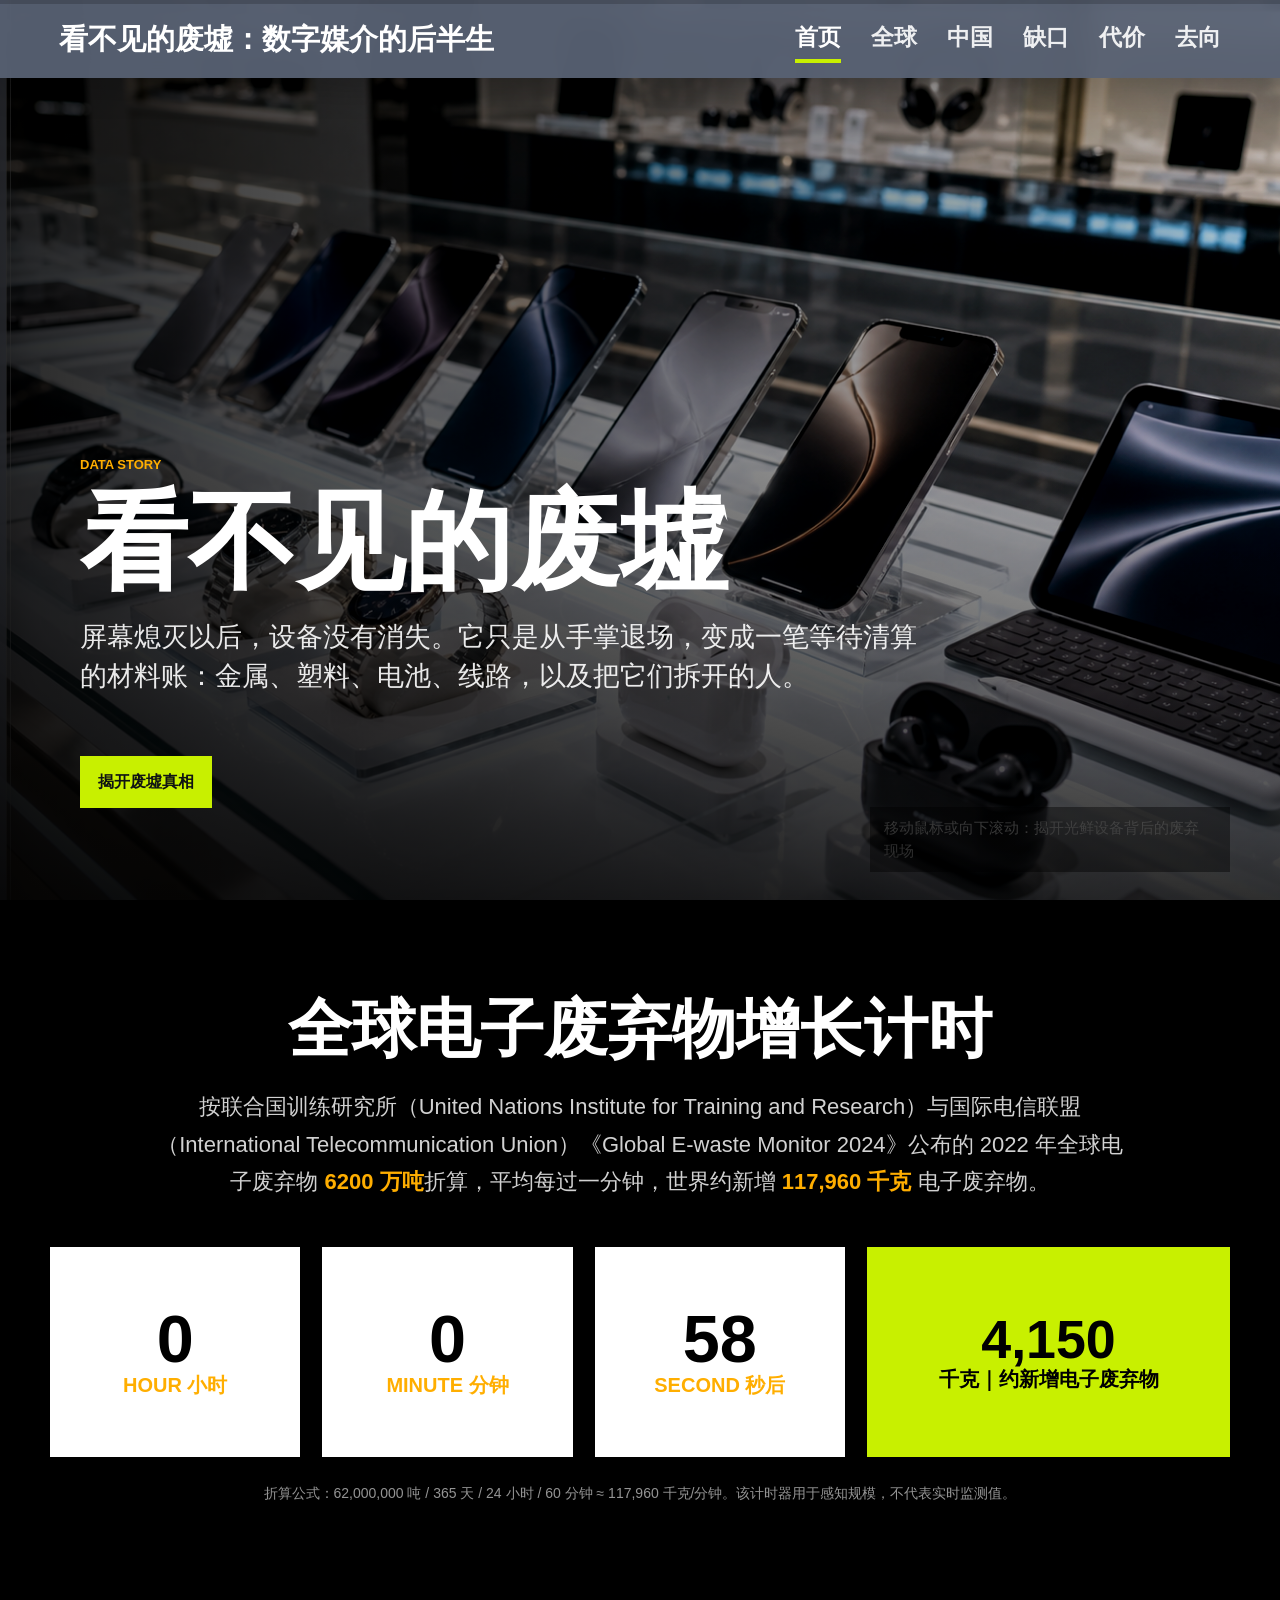
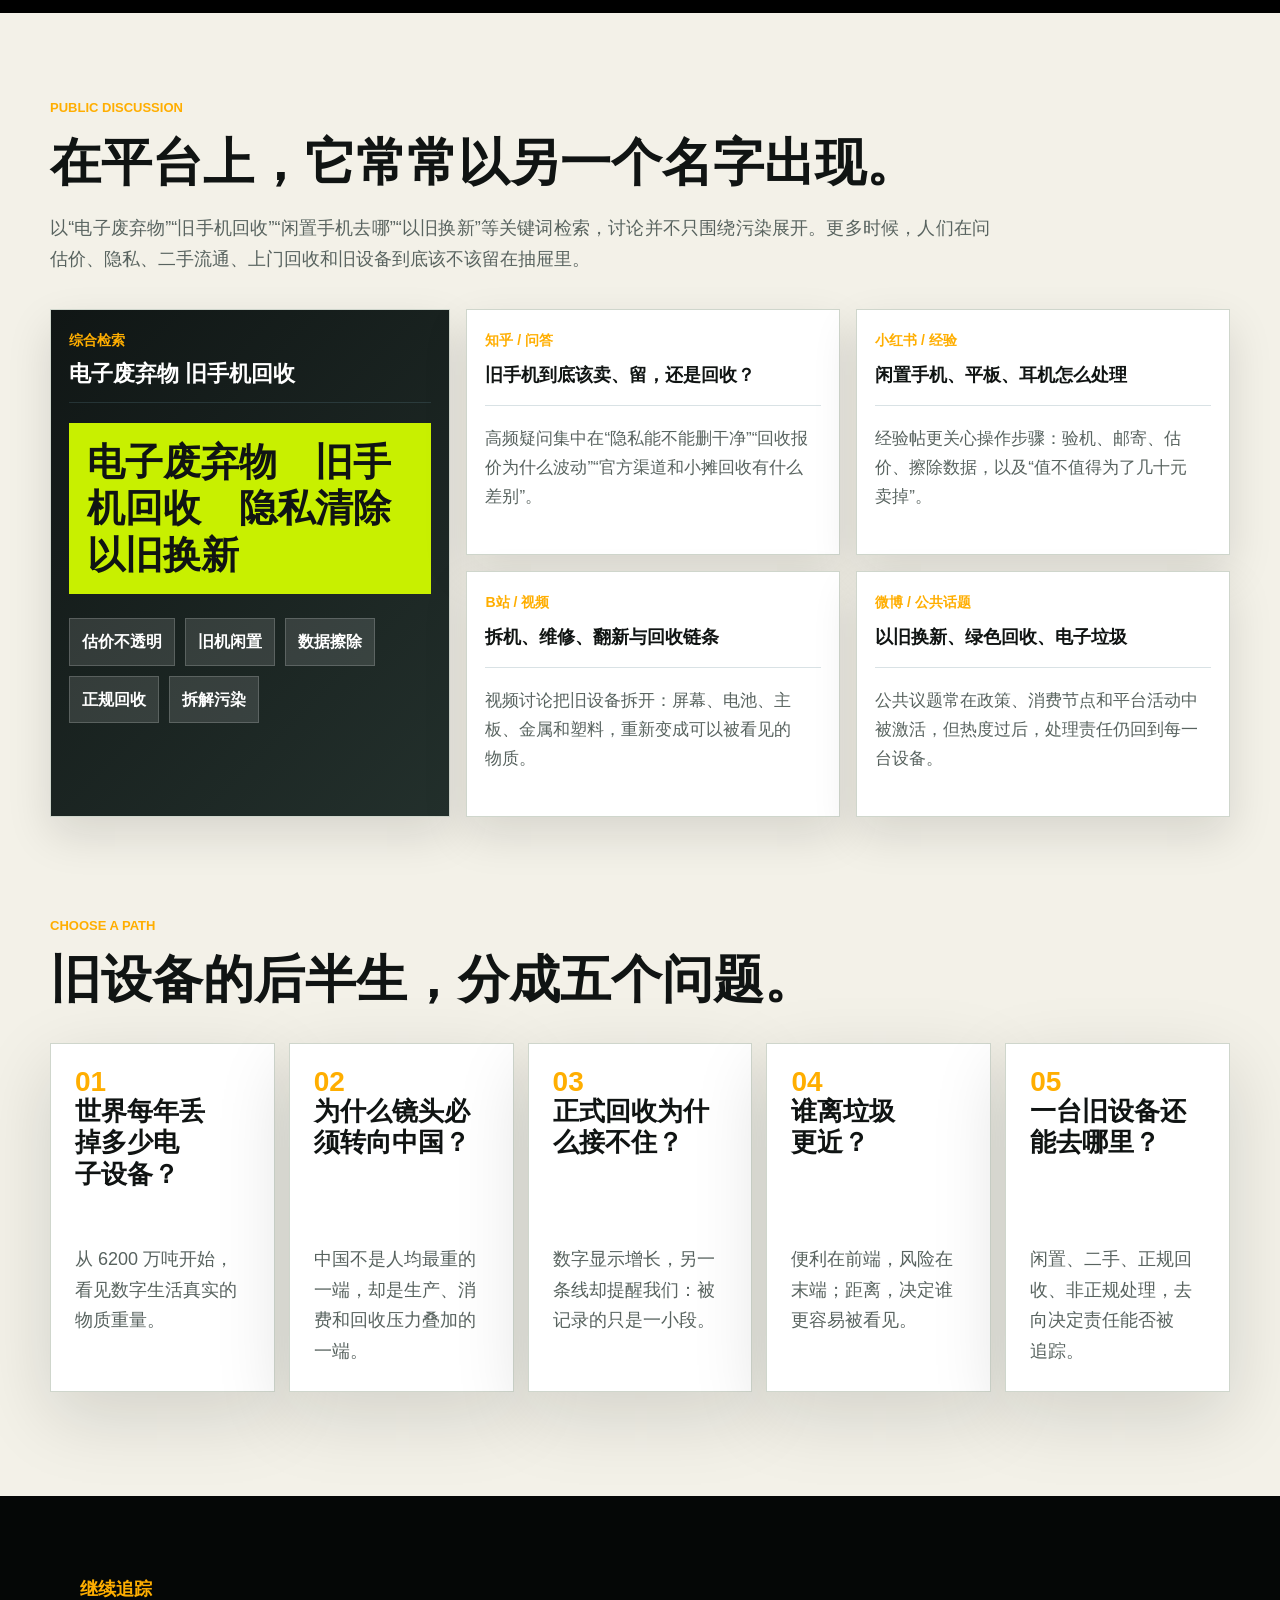
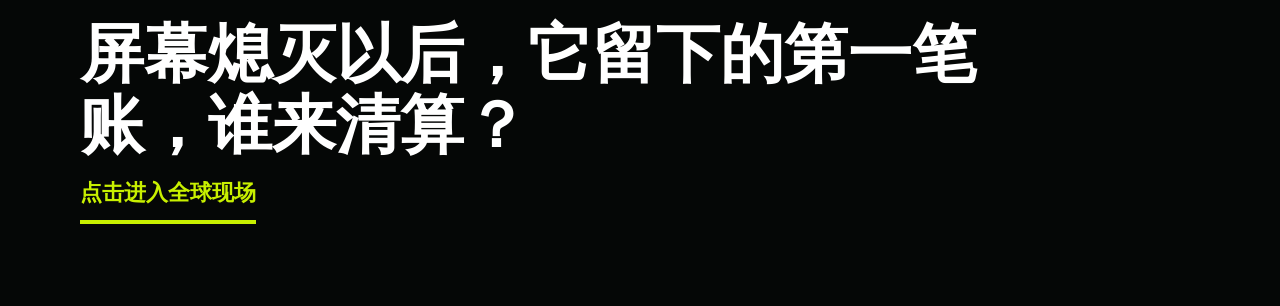
==== commit f6c384f2: "Align missing-page title with body copy" ====
--- a/index.html
+++ b/index.html
@@ -5,7 +5,7 @@
   <meta name="viewport" content="width=device-width, initial-scale=1">
   <title>看不见的废墟：数字媒介的后半生</title>
   <meta name="description" content="从全球电子废弃物规模、中国设备生产与回收缺口，追踪旧设备离开屏幕后进入的链条。">
-  <link rel="stylesheet" href="styles.css?v=20260719-26">
+  <link rel="stylesheet" href="styles.css?v=20260719-27">
   <link rel="icon" href="data:,">
 </head>
 <body class="home-page">
@@ -105,6 +105,6 @@
       <small>点击进入全球现场</small>
     </a>
   </footer>
-  <script src="script.js?v=20260719-26"></script>
+  <script src="script.js?v=20260719-27"></script>
 </body>
 </html>
--- a/styles.css
+++ b/styles.css
@@ -23,8 +23,15 @@
 }
 .unequal-page .page-hero--unequal h1 span { display: block; white-space: nowrap; }
 .missing-page .missing-dashboard-section .text-column h2 {
-  font-size: clamp(30px, 3.35vw, 46px);
+  width: 100%;
+  font-size: clamp(30px, 3.05vw, 42px);
   line-height: 1.14;
+}
+.missing-page .missing-dashboard-section .text-column h2 span {
+  display: block;
+  white-space: nowrap;
+  text-align: justify;
+  text-align-last: justify;
 }
 .missing-page .text-column mark {
   padding: 0 .1em;
@@ -213,6 +220,11 @@
   .unequal-page .page-hero--unequal h1 { font-size: clamp(42px, 12.5vw, 58px); }
   .unequal-page .page-hero--unequal h1 span { white-space: normal; }
   .missing-page .missing-dashboard-section .text-column h2 { font-size: 35px; }
+  .missing-page .missing-dashboard-section .text-column h2 span {
+    white-space: normal;
+    text-align: left;
+    text-align-last: auto;
+  }
   .health-risk-dashboard { min-height: 0; padding: 14px; }
   .health-dashboard-head { align-items: flex-start; flex-direction: column; gap: 3px; }
   .health-dashboard-head h3 { font-size: 23px; }
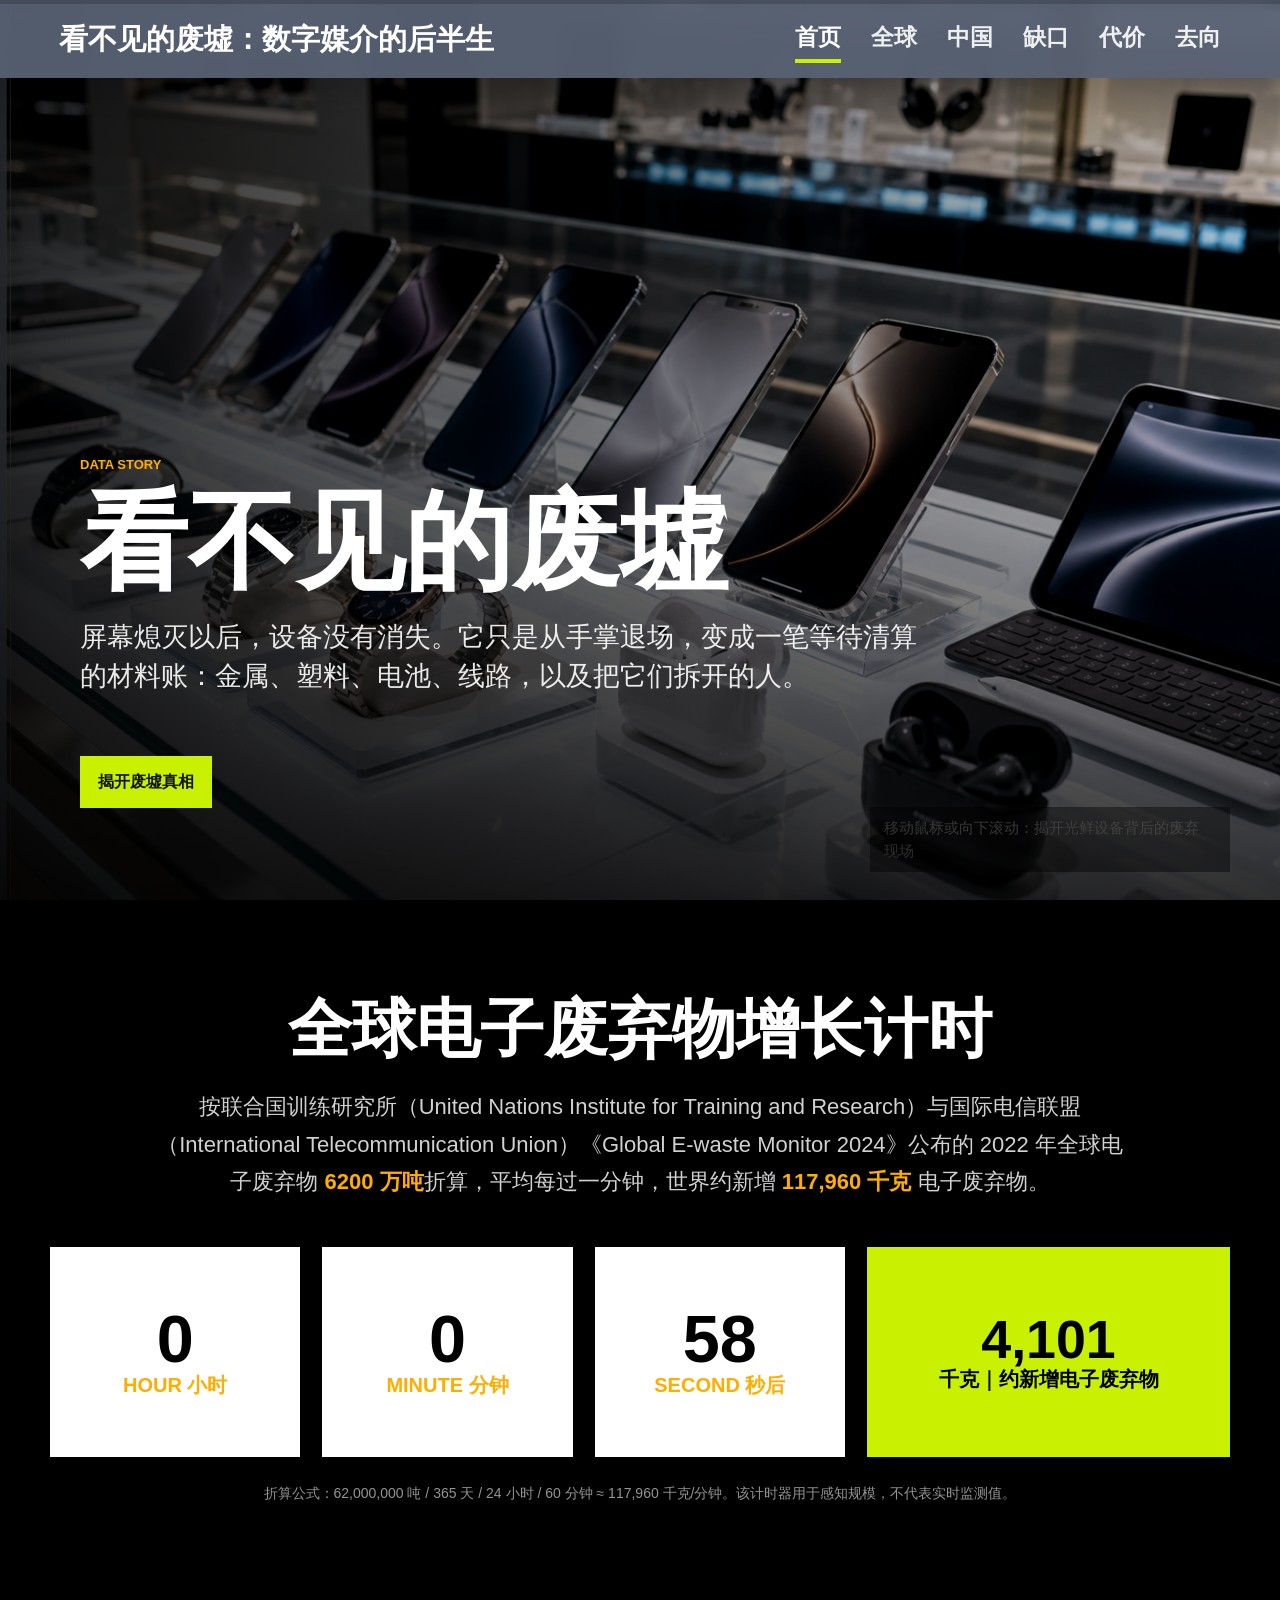
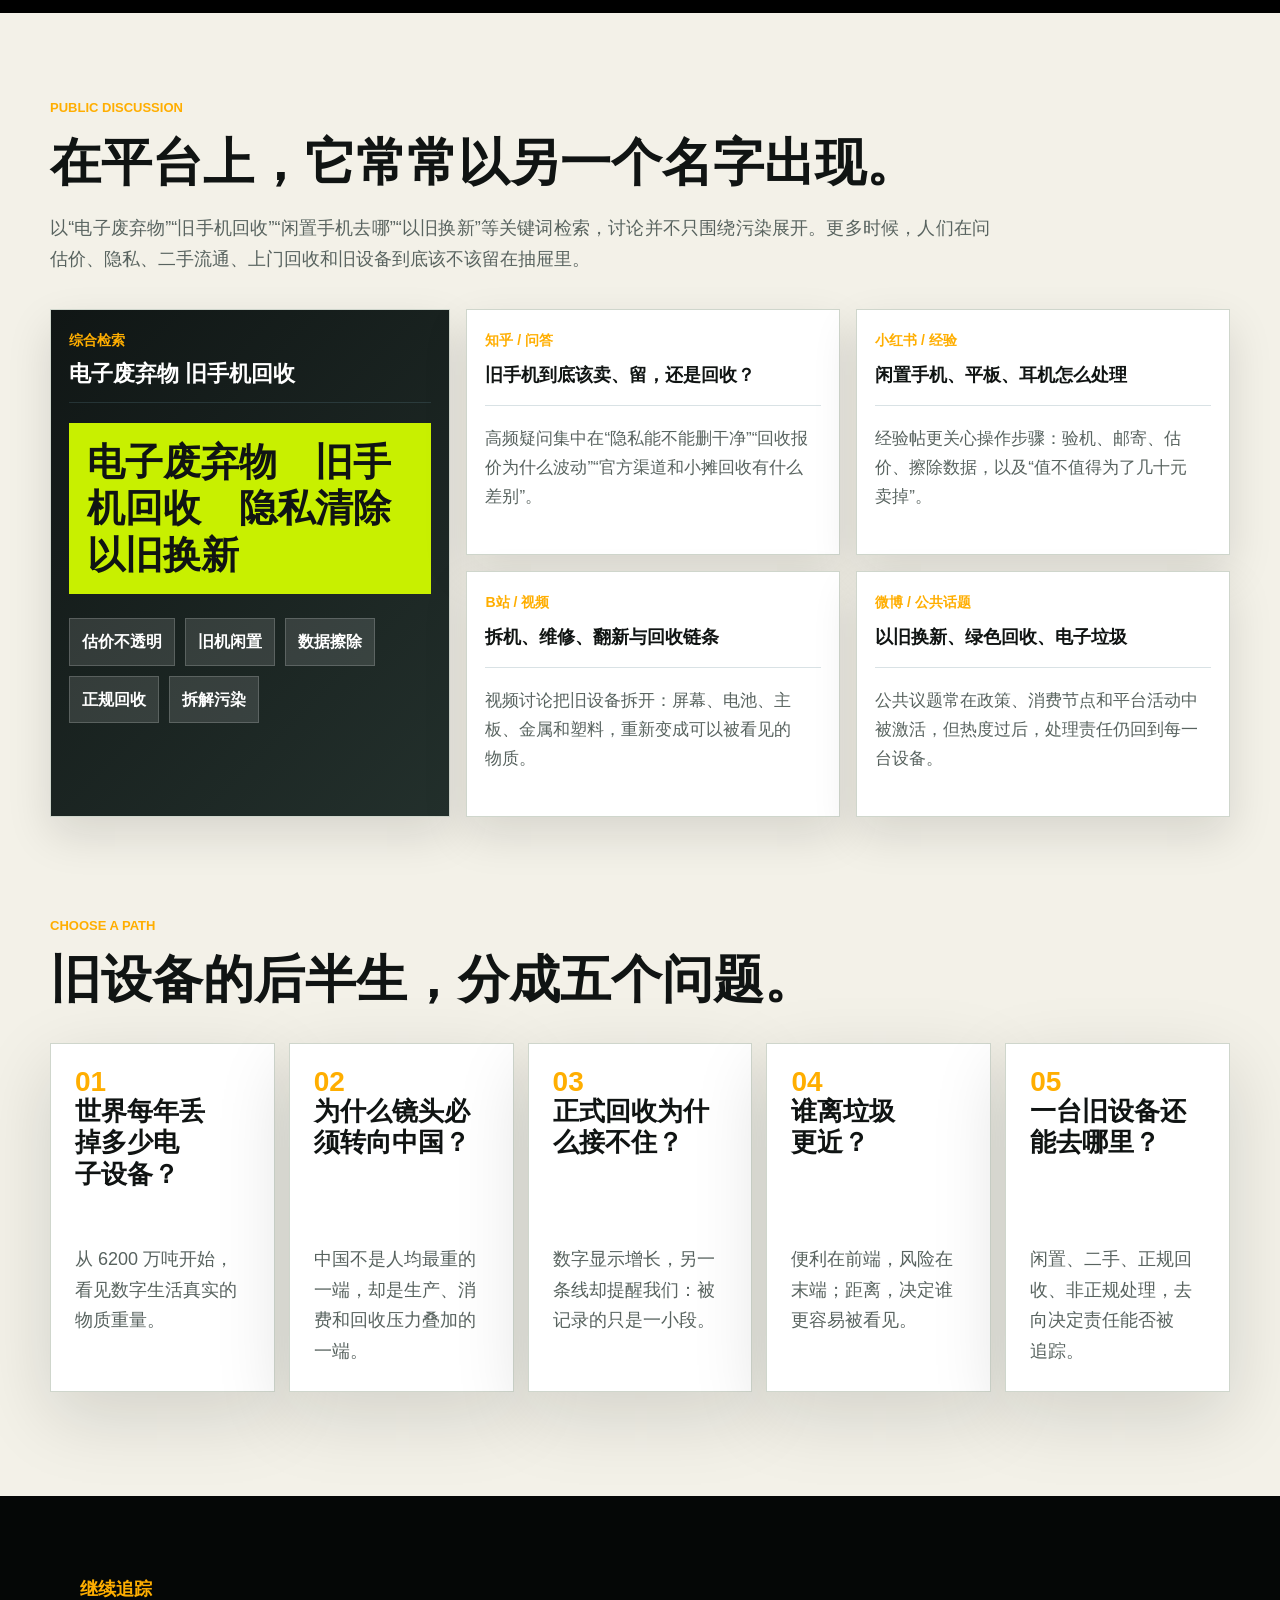
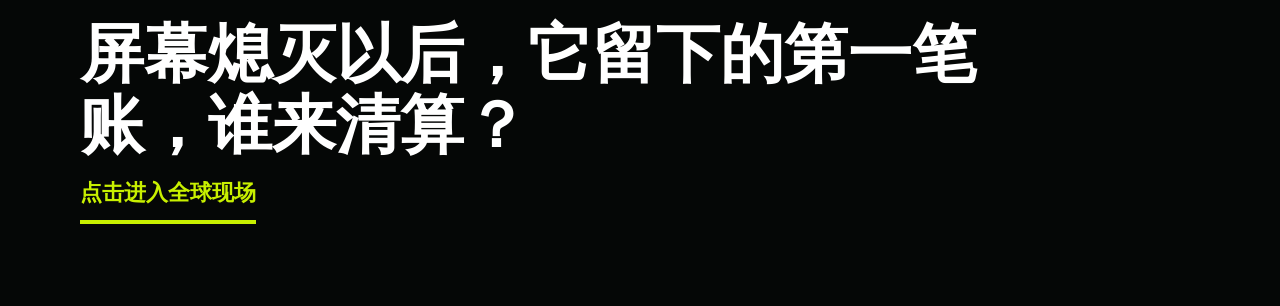
==== commit 4c71ef18: "Enrich cost page and add layered interactions" ====
--- a/index.html
+++ b/index.html
@@ -5,7 +5,7 @@
   <meta name="viewport" content="width=device-width, initial-scale=1">
   <title>看不见的废墟：数字媒介的后半生</title>
   <meta name="description" content="从全球电子废弃物规模、中国设备生产与回收缺口，追踪旧设备离开屏幕后进入的链条。">
-  <link rel="stylesheet" href="styles.css?v=20260719-27">
+    <link rel="stylesheet" href="styles.css?v=20260719-30">
   <link rel="icon" href="data:,">
 </head>
 <body class="home-page">
@@ -105,6 +105,6 @@
       <small>点击进入全球现场</small>
     </a>
   </footer>
-  <script src="script.js?v=20260719-27"></script>
+    <script src="script.js?v=20260719-30"></script>
 </body>
 </html>
--- a/styles.css
+++ b/styles.css
@@ -191,8 +191,8 @@
 .health-bubble--child { left: 6%; top: 9%; width: 138px; background: #d77d18; animation-delay: .16s; }
 .health-bubble--women { right: 4%; top: 8%; width: 125px; background: #5f8792; animation-delay: .23s; }
 .health-bubble--dust { left: 2%; top: 56%; width: 99px; background: #9f4d31; animation-delay: .30s; }
-.health-bubble--burn { left: 29%; top: 68%; width: 91px; background: #6b4838; animation-delay: .37s; }
-.health-bubble--acid { right: 25%; top: 68%; width: 94px; background: #667f24; animation-delay: .44s; }
+.health-bubble--burn { left: 8%; top: 72%; width: 91px; background: #6b4838; animation-delay: .37s; }
+.health-bubble--acid { right: 8%; top: 72%; width: 94px; background: #667f24; animation-delay: .44s; }
 .health-bubble--home { right: 1%; top: 49%; width: 84px; background: #395e68; animation-delay: .51s; }
 .health-bubble--burn i, .health-bubble--acid i { top: auto; bottom: calc(100% + 7px); }
 .health-bubble--women i, .health-bubble--home i { left: auto; right: 0; transform: translate(0, -4px); }
@@ -238,6 +238,203 @@
   .health-bubble i { width: 155px; font-size: 8px; }
   .health-dashboard-foot { grid-template-columns: 1fr; }
   .health-dashboard-foot > div + div { border-top: 1px solid rgba(255,255,255,.12); border-left: 0; }
+}
+
+/* Cost chapter: a central risk-transfer console and a responsibility ledger. */
+.unequal-page .cost-key {
+  color: var(--red);
+  font-size: inherit;
+  font-weight: 900;
+}
+.unequal-page .cost-key--green { color: #789400; }
+.unequal-page .health-risk-title span { display: block; }
+.risk-transfer-panel { padding: 0; background: #07100e; }
+.risk-transfer-board {
+  min-height: 600px;
+  padding: 22px;
+  color: #fff;
+  background:
+    linear-gradient(rgba(200,240,0,.035) 1px, transparent 1px),
+    linear-gradient(90deg, rgba(200,240,0,.035) 1px, transparent 1px),
+    #07100e;
+  background-size: 28px 28px;
+}
+.risk-transfer-head { display: flex; justify-content: space-between; gap: 20px; align-items: flex-end; padding-bottom: 15px; border-bottom: 1px solid rgba(255,255,255,.14); }
+.risk-transfer-head span { color: var(--orange); font-size: 12px; font-weight: 900; }
+.risk-transfer-head h3 { max-width: 500px; margin: 5px 0 0; color: #fff; font-size: clamp(24px, 2.1vw, 32px); line-height: 1.15; }
+.risk-transfer-head small { color: rgba(255,255,255,.58); font-size: 12px; white-space: nowrap; }
+.risk-transfer-kpis { display: grid; grid-template-columns: repeat(3, 1fr); margin: 14px 0; border: 1px solid rgba(255,255,255,.13); }
+.risk-transfer-kpis > div { min-width: 0; padding: 11px 13px 12px; }
+.risk-transfer-kpis > div + div { border-left: 1px solid rgba(255,255,255,.13); }
+.risk-transfer-kpis span { display: block; color: rgba(255,255,255,.56); font-size: 11px; }
+.risk-transfer-kpis strong { display: block; margin: 2px 0 8px; color: #fff; font-size: 18px; }
+.risk-transfer-kpis i { position: relative; display: block; height: 5px; overflow: hidden; background: rgba(255,255,255,.13); }
+.risk-transfer-kpis i::after { content: ""; position: absolute; inset: 0 auto 0 0; width: calc(var(--level) * 25%); background: linear-gradient(90deg, var(--orange), var(--green)); transition: width .35s ease; }
+.risk-transfer-main { display: grid; grid-template-columns: minmax(360px, 1.45fr) minmax(165px, .55fr); min-height: 390px; border: 1px solid rgba(255,255,255,.13); }
+.risk-transfer-map { position: relative; min-width: 0; min-height: 390px; overflow: hidden; border-right: 1px solid rgba(255,255,255,.13); }
+.risk-map-grid { position: absolute; inset: 12% 8%; border: 1px solid rgba(200,240,0,.16); transform: perspective(360px) rotateX(58deg) rotateZ(-45deg); }
+.risk-map-grid::before, .risk-map-grid::after { content: ""; position: absolute; inset: 25%; border: 1px solid rgba(200,240,0,.13); }
+.risk-map-grid::after { inset: 42%; }
+.risk-map-link { position: absolute; z-index: 1; height: 2px; background: linear-gradient(90deg, rgba(95,135,146,.2), var(--green)); transform-origin: right center; opacity: .75; }
+.risk-map-link--one { left: 19%; top: 31%; width: 31%; transform: rotate(27deg); }
+.risk-map-link--two { left: 50%; top: 31%; width: 31%; transform: rotate(-27deg); transform-origin: left center; }
+.risk-map-link--three { left: 19%; top: 69%; width: 31%; transform: rotate(-27deg); }
+.risk-map-link--four { left: 50%; top: 69%; width: 31%; transform: rotate(27deg); transform-origin: left center; }
+.risk-stage { position: absolute; z-index: 3; width: 118px; min-height: 72px; padding: 10px 11px; color: #fff; background: rgba(15,26,23,.94); border: 1px solid rgba(255,255,255,.25); border-left: 4px solid var(--steel); text-align: left; cursor: pointer; transition: transform .22s ease, border-color .22s ease, background .22s ease; }
+.risk-stage span, .risk-stage small { display: block; color: rgba(255,255,255,.54); font-size: 10px; }
+.risk-stage b { display: block; margin: 3px 0; font-size: 15px; }
+.risk-stage--consumer { left: 4%; top: 7%; }
+.risk-stage--market { right: 4%; top: 7%; }
+.risk-stage--repair { left: 4%; bottom: 7%; }
+.risk-stage--end { right: 4%; bottom: 7%; }
+.risk-stage:hover, .risk-stage:focus, .risk-stage.is-active { background: #162b24; border-color: var(--green); border-left-color: var(--green); outline: none; transform: translateY(-3px); }
+.risk-device-core { position: absolute; left: 50%; top: 50%; z-index: 4; width: 150px; height: 190px; display: grid; place-items: center; align-content: center; color: #fff; perspective: 520px; transform: translate(-50%, -50%); text-align: center; }
+.risk-device-core::before, .risk-device-core::after { content: ""; position: absolute; border: 1px solid rgba(200,240,0,.55); transform: rotate(45deg); animation: risk-core-orbit 9s linear infinite; }
+.risk-device-core::before { width: 150px; height: 150px; }
+.risk-device-core::after { width: 116px; height: 116px; border-color: rgba(95,135,146,.75); animation-direction: reverse; animation-duration: 7s; }
+.risk-device-shell {
+  position: relative;
+  z-index: 2;
+  width: 82px;
+  height: 112px;
+  margin: 0 0 9px;
+  transform-style: preserve-3d;
+  transform: rotateX(58deg) rotateZ(-27deg);
+  animation: risk-device-float 4.6s ease-in-out infinite;
+}
+.risk-device-layer {
+  position: absolute;
+  left: 50%;
+  top: 50%;
+  display: block;
+  width: 64px;
+  height: 94px;
+  margin: -47px 0 0 -32px;
+  overflow: hidden;
+  border: 1px solid rgba(255,255,255,.34);
+  box-shadow: 8px 11px 16px rgba(0,0,0,.32);
+  transform-style: preserve-3d;
+  transition: transform .35s cubic-bezier(.2,.8,.2,1), filter .35s ease;
+}
+.risk-device-layer--back {
+  background: linear-gradient(145deg, #17211f, #2c3b37);
+  border-color: rgba(95,135,146,.78);
+  transform: translate3d(-12px, 13px, -28px);
+}
+.risk-device-layer--back::after { content: ""; position: absolute; left: 7px; top: 7px; width: 10px; height: 10px; background: #050908; border: 2px solid #71827d; border-radius: 50%; }
+.risk-device-layer--board {
+  background:
+    radial-gradient(circle at 23% 24%, var(--orange) 0 2px, transparent 3px),
+    radial-gradient(circle at 72% 68%, var(--green) 0 2px, transparent 3px),
+    repeating-linear-gradient(90deg, transparent 0 7px, rgba(200,240,0,.28) 8px 9px),
+    linear-gradient(135deg, #315945, #11271f);
+  border-color: rgba(200,240,0,.72);
+  transform: translate3d(-6px, 6px, -8px);
+}
+.risk-device-layer--board::before { content: ""; position: absolute; left: 20px; top: 29px; width: 24px; height: 27px; background: #07100e; border: 2px solid #8ea68f; box-shadow: -12px -15px 0 -8px var(--orange), 15px 21px 0 -7px var(--green); }
+.risk-device-layer--battery {
+  width: 48px;
+  height: 70px;
+  margin: -35px 0 0 -24px;
+  background: linear-gradient(155deg, #d99a22, #67460e);
+  border: 2px solid rgba(255,174,0,.82);
+  transform: translate3d(3px, -2px, 13px);
+}
+.risk-device-layer--battery::before { content: "BATTERY"; position: absolute; inset: 0; display: grid; place-items: center; color: rgba(255,255,255,.7); font-size: 7px; font-weight: 900; }
+.risk-device-layer--glass {
+  background: linear-gradient(145deg, rgba(119,177,190,.4), rgba(7,16,14,.78));
+  border: 2px solid rgba(230,255,255,.7);
+  box-shadow: 11px 14px 20px rgba(0,0,0,.36), inset 0 0 20px rgba(95,135,146,.22);
+  transform: translate3d(12px, -12px, 34px);
+}
+.risk-device-layer--glass::before { content: ""; position: absolute; inset: 9px 7px 15px; border: 1px solid rgba(255,255,255,.22); background: linear-gradient(155deg, rgba(200,240,0,.1), transparent 60%); }
+.risk-device-layer--glass::after { content: ""; position: absolute; left: 50%; bottom: 5px; width: 6px; height: 6px; border: 1px solid rgba(255,255,255,.65); border-radius: 50%; transform: translateX(-50%); }
+.risk-device-core:hover .risk-device-layer--back { transform: translate3d(-17px, 18px, -38px); }
+.risk-device-core:hover .risk-device-layer--board { transform: translate3d(-9px, 9px, -13px); filter: brightness(1.15); }
+.risk-device-core:hover .risk-device-layer--battery { transform: translate3d(5px, -4px, 19px); }
+.risk-device-core:hover .risk-device-layer--glass { transform: translate3d(17px, -17px, 46px); }
+.risk-device-core > span { position: relative; z-index: 2; color: var(--orange); font-size: 9px; font-weight: 900; }
+.risk-device-core > strong { position: relative; z-index: 2; font-size: 18px; }
+.risk-device-core > small { position: relative; z-index: 2; max-width: 130px; color: rgba(255,255,255,.66); font-size: 10px; }
+@keyframes risk-core-orbit { to { transform: rotate(405deg); } }
+@keyframes risk-device-float {
+  0%, 100% { transform: translateY(1px) rotateX(58deg) rotateZ(-27deg); }
+  50% { transform: translateY(-5px) rotateX(58deg) rotateZ(-24deg); }
+}
+.risk-transfer-readout { display: flex; min-width: 0; padding: 24px 18px; flex-direction: column; justify-content: center; background: rgba(10,18,16,.9); border-left: 4px solid var(--green); }
+.risk-transfer-readout > span { color: var(--orange); font-size: 11px; font-weight: 900; }
+.risk-transfer-readout > strong { margin: 7px 0 10px; color: #fff; font-size: 28px; line-height: 1.05; }
+.risk-transfer-readout p { margin: 0; color: rgba(255,255,255,.82); font-size: 14px; line-height: 1.65; }
+.risk-transfer-readout dl { margin: 24px 0 0; padding-top: 18px; border-top: 1px solid rgba(255,255,255,.14); }
+.risk-transfer-readout dt { color: var(--green); font-size: 11px; font-weight: 900; }
+.risk-transfer-readout dd { margin: 6px 0 0; color: rgba(255,255,255,.67); font-size: 13px; line-height: 1.6; }
+.risk-transfer-scale { display: grid; grid-template-columns: auto 1fr auto; gap: 12px; align-items: center; margin-top: 14px; color: rgba(255,255,255,.58); font-size: 11px; }
+.risk-transfer-scale i { position: relative; height: 4px; background: linear-gradient(90deg, var(--steel), var(--orange), var(--red)); }
+.risk-transfer-scale i::after { content: ""; position: absolute; right: -1px; top: 50%; border: 5px solid transparent; border-left-color: var(--red); transform: translate(100%, -50%); }
+
+.custody-ledger { --stage: 0; color: #fff; background: #07100e; border-top: 5px solid var(--orange); }
+.custody-track { position: relative; display: grid; grid-template-columns: repeat(4, 1fr); min-height: 220px; padding: 82px 28px 22px; overflow: hidden; }
+.custody-line, .custody-progress { position: absolute; left: 12.5%; right: 12.5%; top: 58px; height: 2px; background: rgba(255,255,255,.2); }
+.custody-progress { right: auto; width: calc(var(--stage) * 25%); background: linear-gradient(90deg, var(--green), var(--orange)); transition: width .4s cubic-bezier(.2,.8,.2,1); }
+.custody-device { position: absolute; left: calc(12.5% + var(--stage) * 25%); top: 28px; z-index: 4; width: 42px; height: 58px; display: grid; place-items: center; background: #101a17; border: 2px solid var(--green); box-shadow: 0 0 20px rgba(200,240,0,.22); transform: translateX(-50%); transition: left .4s cubic-bezier(.2,.8,.2,1), border-color .3s ease; }
+.custody-device::before { content: ""; position: absolute; inset: 5px 5px 13px; border: 1px solid rgba(255,255,255,.32); }
+.custody-device i { position: absolute; bottom: 4px; width: 5px; height: 5px; border: 1px solid rgba(255,255,255,.7); border-radius: 50%; }
+.custody-device b { position: relative; z-index: 2; color: var(--green); font-size: 15px; }
+.custody-stop { position: relative; min-width: 0; padding: 22px 14px 10px; color: #fff; background: transparent; border: 0; border-top: 1px solid rgba(255,255,255,.1); text-align: left; cursor: pointer; }
+.custody-stop::before { content: ""; position: absolute; left: 50%; top: -31px; width: 12px; height: 12px; background: #26322f; border: 3px solid #07100e; box-shadow: 0 0 0 1px rgba(255,255,255,.36); border-radius: 50%; transform: translateX(-50%); transition: background .2s ease, box-shadow .2s ease; }
+.custody-stop:hover, .custody-stop:focus { outline: none; background: rgba(255,255,255,.035); }
+.custody-stop.is-active::before { background: var(--green); box-shadow: 0 0 0 1px var(--green), 0 0 16px rgba(200,240,0,.45); }
+.custody-stop span { color: var(--orange); font-size: 12px; font-weight: 900; }
+.custody-stop strong { display: block; margin: 6px 0 4px; font-size: clamp(17px, 1.6vw, 23px); line-height: 1.15; }
+.custody-stop small { color: rgba(255,255,255,.56); font-size: 12px; }
+.custody-receipt { display: grid; grid-template-columns: 210px minmax(0, .72fr) minmax(360px, 1.28fr); min-height: 216px; border-top: 1px solid rgba(255,255,255,.16); }
+.custody-receipt-head { padding: 24px; background: var(--green); color: #07100e; }
+.custody-receipt-head span, .custody-receipt-head small { display: block; font-size: 11px; font-weight: 900; }
+.custody-receipt-head b { display: block; margin: 9px 0; font-size: 28px; }
+.custody-receipt > p { margin: 0; padding: 28px 24px; color: #fff; font-size: 19px; font-weight: 800; line-height: 1.55; }
+.custody-lens { min-width: 0; display: grid; grid-template-rows: 54px 1fr; border-left: 1px solid rgba(255,255,255,.14); }
+.custody-lens-tabs { display: grid; grid-template-columns: repeat(3, 1fr); border-bottom: 1px solid rgba(255,255,255,.14); }
+.custody-lens-tab { min-width: 0; padding: 10px 12px; color: rgba(255,255,255,.6); background: transparent; border: 0; border-right: 1px solid rgba(255,255,255,.1); text-align: left; cursor: pointer; transition: color .2s ease, background .2s ease, box-shadow .2s ease; }
+.custody-lens-tab:last-child { border-right: 0; }
+.custody-lens-tab span { display: block; color: var(--orange); font-size: 9px; font-weight: 900; }
+.custody-lens-tab b { display: block; margin-top: 2px; font-size: 12px; white-space: nowrap; }
+.custody-lens-tab:hover, .custody-lens-tab:focus, .custody-lens-tab.is-active { color: #fff; background: #15231f; box-shadow: inset 0 -3px 0 var(--green); outline: none; }
+.custody-lens-panel { min-width: 0; padding: 18px 20px 20px; background: linear-gradient(120deg, rgba(200,240,0,.045), transparent 58%); }
+.custody-lens-panel > span { color: var(--green); font-size: 9px; font-weight: 900; }
+.custody-lens-panel > strong { display: block; margin: 5px 0 8px; color: var(--orange); font-size: 16px; }
+.custody-lens-panel > p { margin: 0; max-width: 430px; color: rgba(255,255,255,.76); font-size: 14px; line-height: 1.65; }
+
+@media (max-width: 1100px) {
+  .risk-transfer-main { grid-template-columns: 1fr; }
+  .risk-transfer-map { border-right: 0; border-bottom: 1px solid rgba(255,255,255,.13); }
+  .risk-transfer-readout { min-height: 190px; }
+  .custody-receipt { grid-template-columns: 180px 1fr; }
+  .custody-lens { grid-column: 1 / -1; border-top: 1px solid rgba(255,255,255,.14); border-left: 0; }
+}
+@media (max-width: 700px) {
+  .risk-transfer-board { padding: 14px; }
+  .risk-transfer-head { align-items: flex-start; flex-direction: column; }
+  .risk-transfer-kpis { grid-template-columns: 1fr; }
+  .risk-transfer-kpis > div + div { border-top: 1px solid rgba(255,255,255,.13); border-left: 0; }
+  .risk-transfer-map { min-height: 470px; }
+  .risk-stage { width: 104px; }
+  .risk-stage--consumer, .risk-stage--repair { left: 1%; }
+  .risk-stage--market, .risk-stage--end { right: 1%; }
+  .risk-device-core { transform: translate(-50%, -50%) scale(.82); }
+  .risk-transfer-scale { grid-template-columns: 1fr; }
+  .risk-transfer-scale i { order: 3; }
+  .custody-track { grid-template-columns: repeat(2, 1fr); gap: 8px; min-height: 0; padding: 16px; }
+  .custody-line, .custody-progress, .custody-device { display: none; }
+  .custody-stop { min-height: 112px; padding: 17px; border: 1px solid rgba(255,255,255,.12); }
+  .custody-stop::before { display: none; }
+  .custody-stop.is-active { border-color: var(--green); }
+  .custody-receipt { grid-template-columns: 1fr; }
+  .custody-receipt > p, .custody-lens { grid-column: 1; }
+  .custody-lens { grid-template-rows: auto auto; }
+  .custody-lens-tabs { grid-template-columns: 1fr; }
+  .custody-lens-tab { min-height: 54px; padding: 11px 14px; border-right: 0; border-bottom: 1px solid rgba(255,255,255,.1); }
+  .custody-lens-tab b { white-space: normal; }
+  .custody-lens-panel { min-height: 124px; padding: 18px 16px 22px; }
 }
 
 /* Missing chapter v4: precise ring readings and an explicit gap dashboard. */
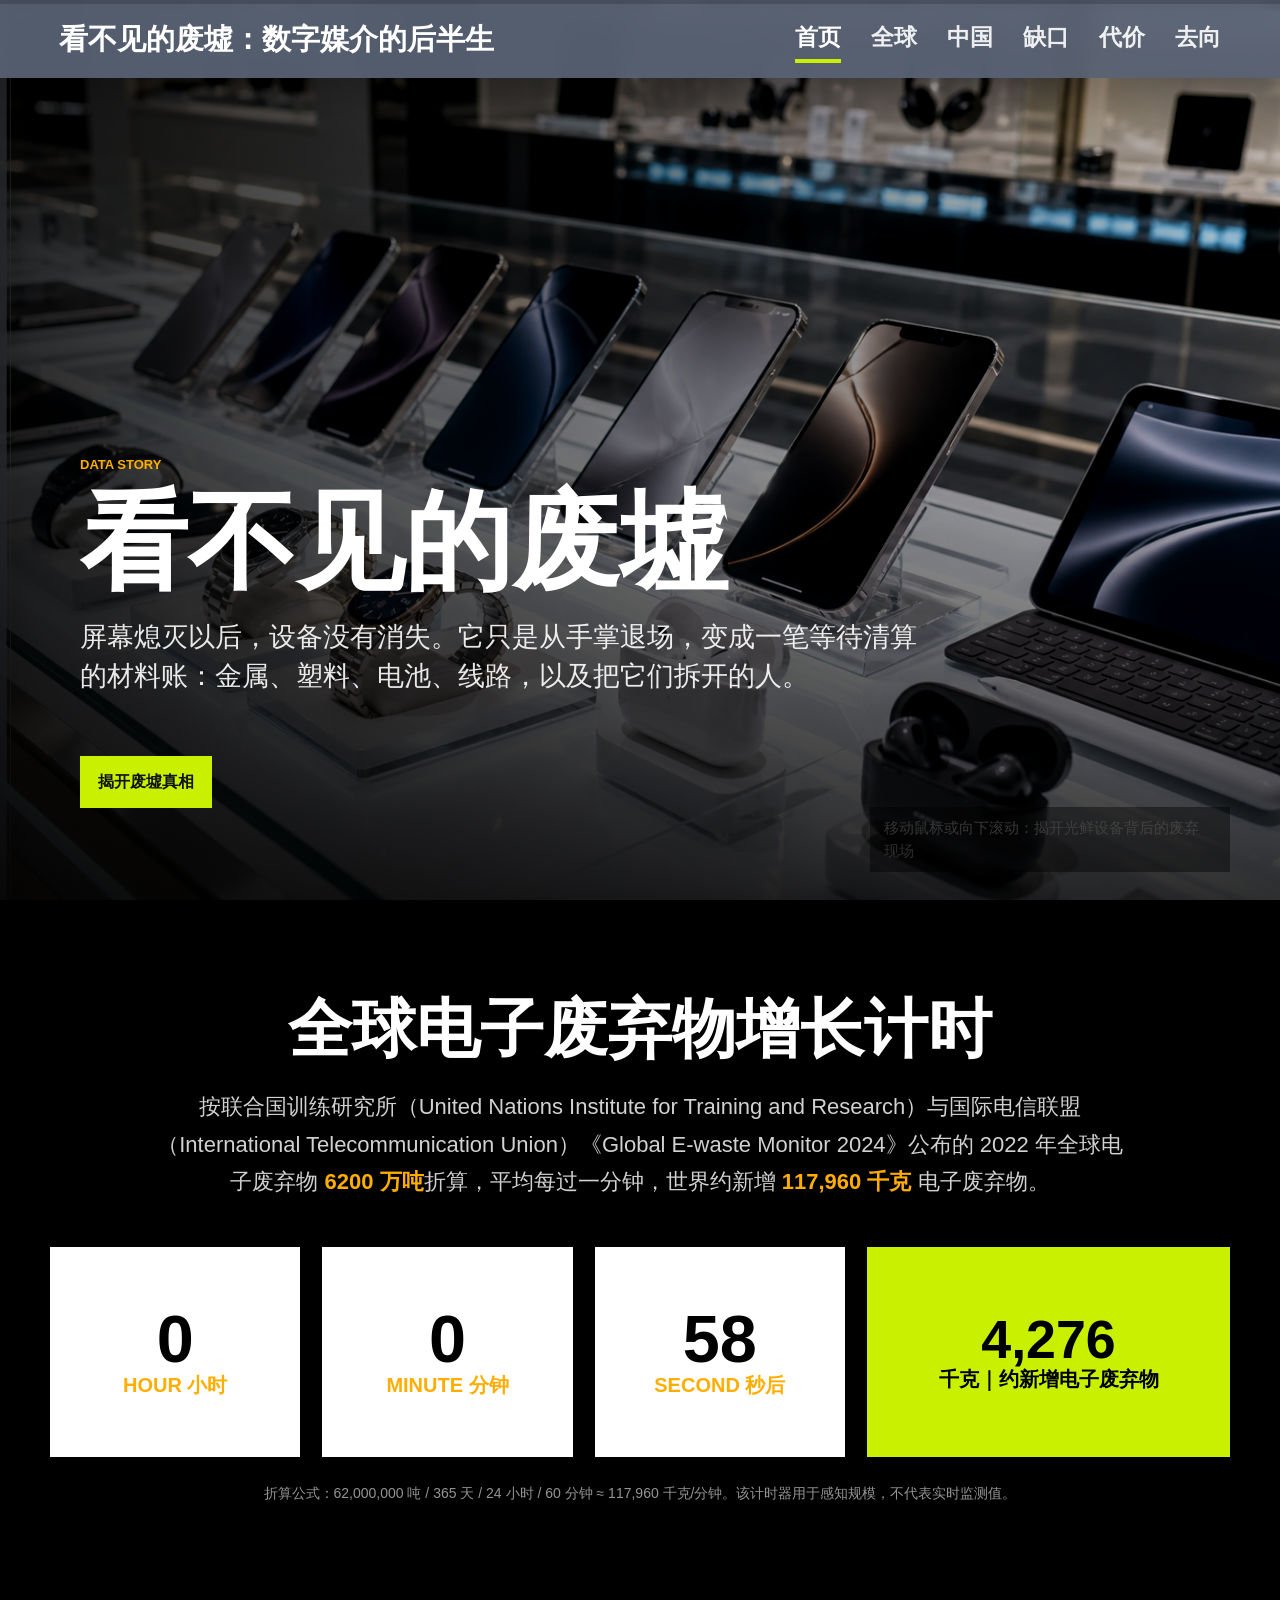
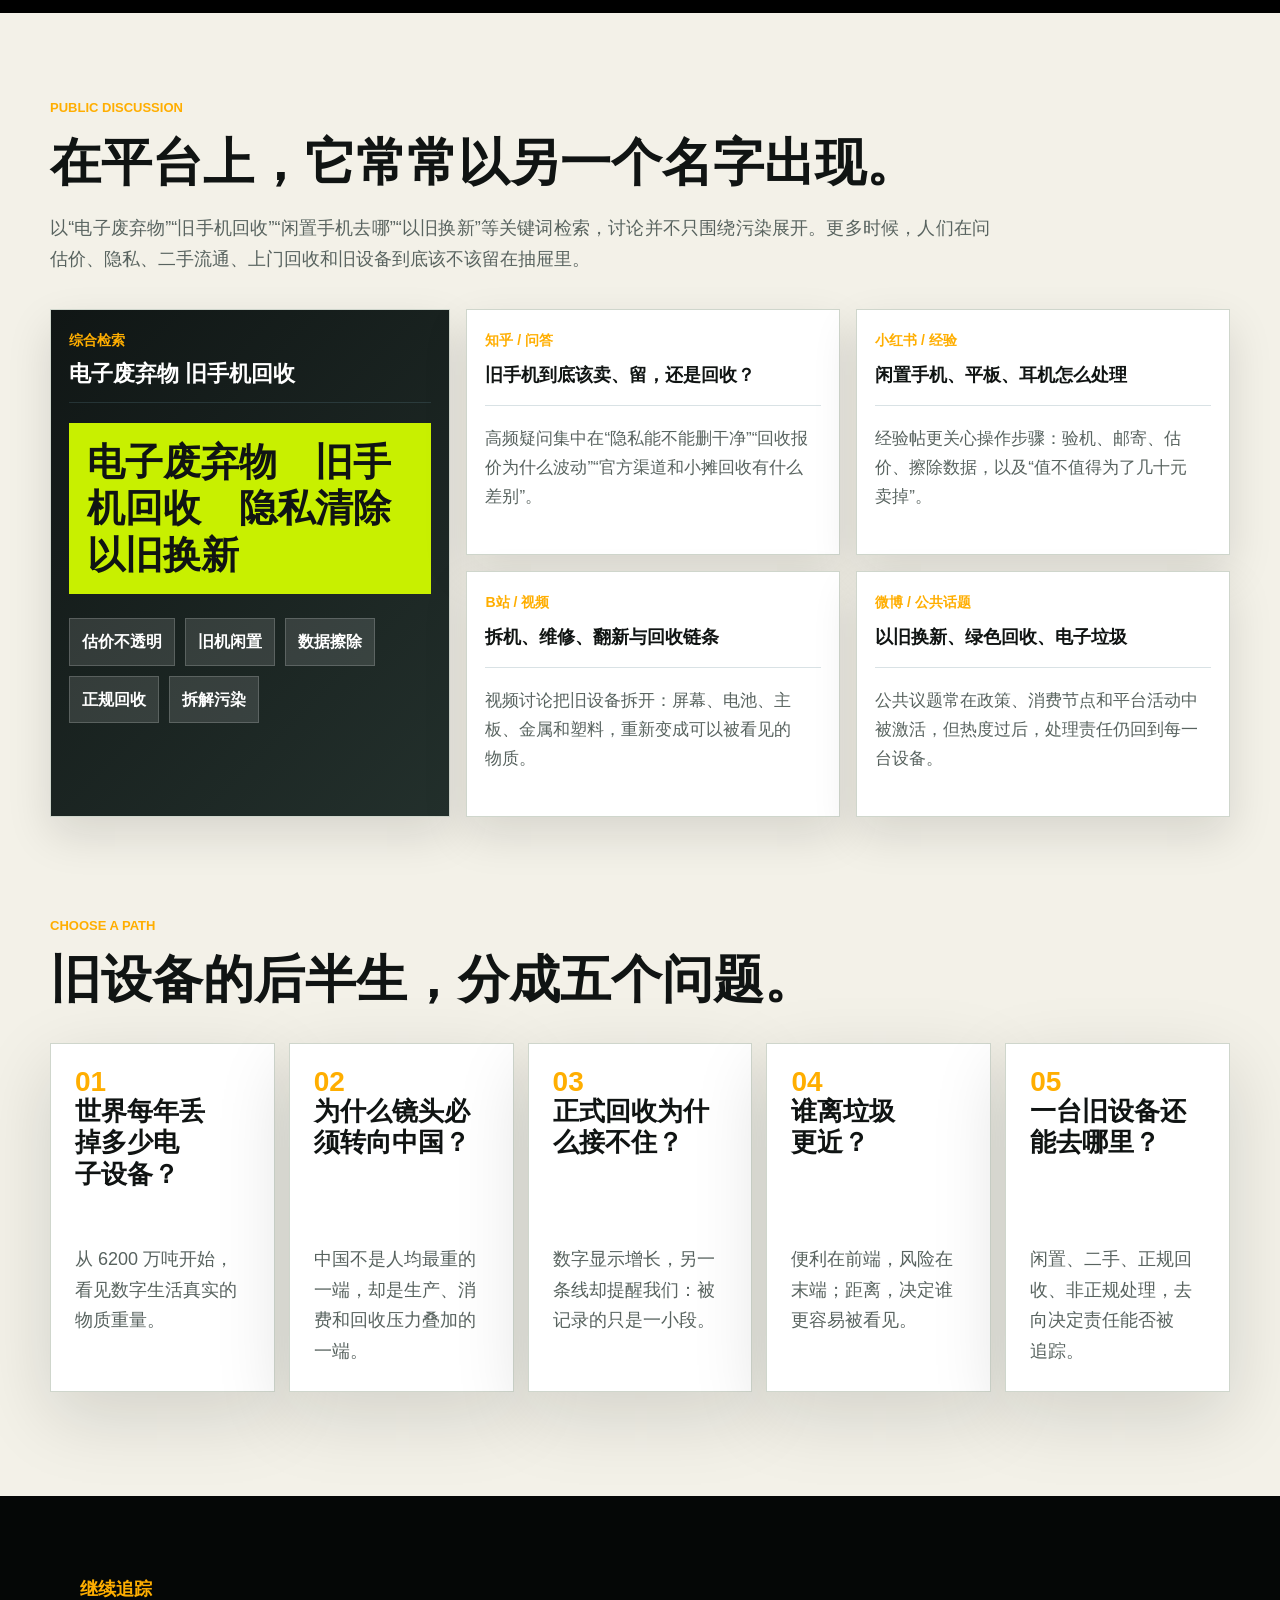
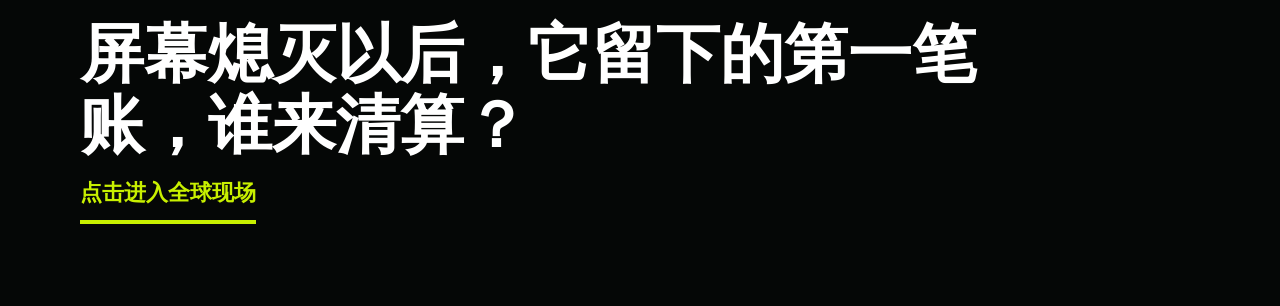
==== commit 81a054d0: "Publish cache-independent afterlife page" ====
--- a/index.html
+++ b/index.html
@@ -15,7 +15,7 @@
     <a href="china.html">中国</a>
     <a href="missing.html">缺口</a>
     <a href="unequal.html">代价</a>
-    <a href="afterlife.html">去向</a>
+    <a href="afterlife-20260720-6.html">去向</a>
   </nav>
 
   <header class="hero home-hero" id="top">
@@ -93,7 +93,7 @@
         <a class="path-card" href="china.html"><span>02</span><h3>为什么镜头必须转向中国？</h3><p>中国不是人均最重的一端，却是生产、消费和回收压力叠加的一端。</p></a>
         <a class="path-card" href="missing.html"><span>03</span><h3>正式回收为什么接不住？</h3><p>数字显示增长，另一条线却提醒我们：被记录的只是一小段。</p></a>
         <a class="path-card" href="unequal.html"><span>04</span><h3>谁离垃圾更近？</h3><p>便利在前端，风险在末端；距离，决定谁更容易被看见。</p></a>
-        <a class="path-card" href="afterlife.html"><span>05</span><h3>一台旧设备还能去哪里？</h3><p>闲置、二手、正规回收、非正规处理，去向决定责任能否被追踪。</p></a>
+        <a class="path-card" href="afterlife-20260720-6.html"><span>05</span><h3>一台旧设备还能去哪里？</h3><p>闲置、二手、正规回收、非正规处理，去向决定责任能否被追踪。</p></a>
       </div>
     </section>
   </main>
--- a/styles.css
+++ b/styles.css
@@ -387,7 +387,9 @@
 .custody-stop span { color: var(--orange); font-size: 12px; font-weight: 900; }
 .custody-stop strong { display: block; margin: 6px 0 4px; font-size: clamp(17px, 1.6vw, 23px); line-height: 1.15; }
 .custody-stop small { color: rgba(255,255,255,.56); font-size: 12px; }
-.custody-receipt { display: grid; grid-template-columns: 210px minmax(0, .72fr) minmax(360px, 1.28fr); min-height: 216px; border-top: 1px solid rgba(255,255,255,.16); }
+.work-chain-title { max-width: none; }
+.work-chain-title h2 { max-width: none; font-size: clamp(36px, 3.2vw, 48px); white-space: nowrap; }
+.custody-receipt { display: grid; grid-template-columns: minmax(180px, .58fr) minmax(230px, .76fr) minmax(500px, 1.8fr); min-height: 292px; border-top: 1px solid rgba(255,255,255,.16); }
 .custody-receipt-head { padding: 24px; background: var(--green); color: #07100e; }
 .custody-receipt-head span, .custody-receipt-head small { display: block; font-size: 11px; font-weight: 900; }
 .custody-receipt-head b { display: block; margin: 9px 0; font-size: 28px; }
@@ -402,7 +404,35 @@
 .custody-lens-panel { min-width: 0; padding: 18px 20px 20px; background: linear-gradient(120deg, rgba(200,240,0,.045), transparent 58%); }
 .custody-lens-panel > span { color: var(--green); font-size: 9px; font-weight: 900; }
 .custody-lens-panel > strong { display: block; margin: 5px 0 8px; color: var(--orange); font-size: 16px; }
-.custody-lens-panel > p { margin: 0; max-width: 430px; color: rgba(255,255,255,.76); font-size: 14px; line-height: 1.65; }
+.custody-lens-panel > p { margin: 0; max-width: 780px; color: rgba(255,255,255,.78); font-size: 14px; line-height: 1.72; }
+.custody-gallery { display: grid; grid-template-columns: repeat(3, minmax(0, 1fr)); gap: 1px; padding-top: 1px; background: rgba(255,255,255,.14); }
+.custody-gallery-item { position: relative; min-width: 0; aspect-ratio: 16 / 10; margin: 0; overflow: hidden; background: #17201d; isolation: isolate; }
+.custody-gallery-item::after { content: ""; position: absolute; inset: 0; z-index: 1; background: linear-gradient(180deg, transparent 44%, rgba(4,10,8,.92) 100%); pointer-events: none; }
+.custody-gallery-item img { width: 100%; height: 100%; display: block; object-fit: cover; object-position: center; filter: saturate(.88) contrast(1.04); transform: scale(1.01); transition: transform .55s ease, filter .35s ease; }
+.custody-gallery-item:hover img { filter: saturate(1.05) contrast(1.06); transform: scale(1.055); }
+.custody-gallery-item figcaption { position: absolute; inset: auto 18px 17px; z-index: 2; color: #fff; }
+.custody-gallery-item figcaption span { display: block; color: var(--green); font-size: 10px; font-weight: 900; }
+.custody-gallery-item figcaption strong { display: block; margin-top: 5px; font-size: 17px; line-height: 1.28; }
+
+.risk-lexicon { color: #fff; background: #07100e; border-top: 5px solid var(--orange); box-shadow: var(--shadow); }
+.risk-lexicon-head { display: grid; grid-template-columns: minmax(230px, .75fr) minmax(360px, 1.25fr) auto; gap: 22px; align-items: end; padding: 24px 28px 20px; border-bottom: 1px solid rgba(255,255,255,.13); }
+.risk-lexicon-head span { color: var(--orange); font-size: 12px; font-weight: 900; }
+.risk-lexicon-head strong { font-size: clamp(22px, 2vw, 31px); line-height: 1.15; }
+.risk-lexicon-head small { max-width: 250px; color: rgba(255,255,255,.55); font-size: 12px; line-height: 1.55; text-align: right; }
+.risk-lexicon-flow { position: relative; display: grid; grid-template-columns: repeat(4, minmax(0, 1fr)); gap: 52px; min-height: 370px; padding: 38px 34px 32px; overflow: hidden; }
+.risk-lexicon-lines { position: absolute; inset: 46px 5% 32px; z-index: 0; width: 90%; height: calc(100% - 78px); }
+.risk-lexicon-lines path { fill: none; stroke: rgba(200,240,0,.22); stroke-width: 2; vector-effect: non-scaling-stroke; }
+.risk-lexicon-lines path:last-child { stroke: rgba(255,174,0,.18); stroke-dasharray: 7 8; }
+.risk-lexicon-column { position: relative; z-index: 1; display: grid; grid-template-rows: auto repeat(3, 1fr); gap: 12px; min-width: 0; }
+.risk-lexicon-column > span { color: rgba(255,255,255,.46); font-size: 11px; font-weight: 900; }
+.risk-term { position: relative; min-height: 74px; padding: 14px 18px; color: rgba(255,255,255,.78); background: #111b18; border: 1px solid #33413d; text-align: left; font-size: clamp(15px, 1.35vw, 20px); font-weight: 900; line-height: 1.25; cursor: pointer; transition: color .2s ease, background .2s ease, border-color .2s ease, transform .2s ease; }
+.risk-term::before { content: ""; position: absolute; left: -7px; top: 50%; width: 12px; height: 12px; background: #07100e; border: 2px solid var(--steel); border-radius: 50%; transform: translateY(-50%); }
+.risk-term:hover, .risk-term:focus, .risk-term.is-active { color: #07100e; background: var(--green); border-color: var(--green); outline: none; transform: translateY(-2px); }
+.risk-term:hover::before, .risk-term:focus::before, .risk-term.is-active::before { background: var(--orange); border-color: #07100e; }
+.risk-lexicon-readout { display: grid; grid-template-columns: 190px minmax(180px, .7fr) minmax(440px, 1.7fr); gap: 24px; align-items: center; min-height: 136px; padding: 24px 30px; background: #101a17; border-top: 1px solid rgba(255,255,255,.13); }
+.risk-lexicon-readout > span { color: var(--green); font-size: 11px; font-weight: 900; }
+.risk-lexicon-readout > strong { color: var(--orange); font-size: clamp(23px, 2.2vw, 34px); line-height: 1.1; }
+.risk-lexicon-readout > p { margin: 0; max-width: 760px; color: rgba(255,255,255,.78); font-size: 15px; line-height: 1.75; }
 
 @media (max-width: 1100px) {
   .risk-transfer-main { grid-template-columns: 1fr; }
@@ -410,6 +440,808 @@
   .risk-transfer-readout { min-height: 190px; }
   .custody-receipt { grid-template-columns: 180px 1fr; }
   .custody-lens { grid-column: 1 / -1; border-top: 1px solid rgba(255,255,255,.14); border-left: 0; }
+  .risk-lexicon-head { grid-template-columns: 1fr 1fr; }
+  .risk-lexicon-head small { grid-column: 1 / -1; max-width: none; text-align: left; }
+  .risk-lexicon-flow { gap: 20px; padding-inline: 22px; }
+  .risk-lexicon-readout { grid-template-columns: 150px 1fr; }
+  .risk-lexicon-readout > p { grid-column: 1 / -1; }
+}
+
+/* Afterlife 2026-07-20: route ledger, diagnostics, evidence and maze */
+.afterlife-page {
+  --route-ink: #09110f;
+  --route-panel: #101a17;
+  --route-panel-2: #16221e;
+  --route-grid: rgba(132, 156, 148, .12);
+  --route-lime: #c3ef00;
+  --route-orange: #ffac00;
+  --route-cyan: #6d949e;
+  --route-coral: #e65f3b;
+}
+
+.afterlife-page main { overflow: hidden; }
+.afterlife-page .story-section { scroll-margin-top: 68px; }
+.afterlife-key { color: #e65735; font-weight: 800; }
+.afterlife-key--green { color: #6f8700; }
+
+.route-overview-section,
+.route-diagnostic-section {
+  width: min(1820px, calc(100% - 64px));
+  margin: 0 auto;
+  padding: 110px 0;
+}
+
+.route-overview-section {
+  display: grid;
+  grid-template-columns: minmax(310px, .72fr) minmax(760px, 1.58fr);
+  gap: clamp(38px, 4vw, 82px);
+  align-items: center;
+}
+
+.route-story-copy h2,
+.route-diagnostic-copy h2 {
+  margin: 16px 0 28px;
+  color: var(--route-ink);
+  font-size: clamp(42px, 4vw, 76px);
+  line-height: 1.08;
+}
+
+.route-story-copy > p:not(.eyebrow),
+.route-diagnostic-copy > p:not(.eyebrow),
+.handover-intro > p:not(.eyebrow),
+.maze-intro > p:not(.eyebrow) {
+  color: #53645f;
+  font-size: clamp(18px, 1.35vw, 25px);
+  line-height: 1.9;
+  text-align: justify;
+}
+
+.route-command-dashboard,
+.chain-diagnostic-dashboard,
+.evidence-architecture,
+.ewaste-maze {
+  position: relative;
+  color: #f7faf8;
+  background-color: var(--route-ink);
+  background-image:
+    linear-gradient(var(--route-grid) 1px, transparent 1px),
+    linear-gradient(90deg, var(--route-grid) 1px, transparent 1px);
+  background-size: 72px 72px;
+  border: 1px solid #263a34;
+  box-shadow: 0 24px 50px rgba(15, 27, 23, .16);
+}
+
+.route-dash-head,
+.diagnostic-head,
+.evidence-architecture > header {
+  display: flex;
+  justify-content: space-between;
+  gap: 24px;
+  align-items: flex-end;
+  min-height: 108px;
+  padding: 24px 28px 20px;
+  border-bottom: 1px solid #2b3b36;
+}
+
+.route-dash-head span,
+.diagnostic-head span,
+.evidence-architecture > header > span {
+  color: var(--route-orange);
+  font-size: 14px;
+  font-weight: 800;
+}
+
+.route-dash-head h3,
+.diagnostic-head h3 {
+  margin: 8px 0 0;
+  font-size: clamp(26px, 2vw, 38px);
+  line-height: 1.15;
+}
+
+.route-dash-head small,
+.diagnostic-head > b {
+  color: #9eb0aa;
+  font-size: 14px;
+  font-weight: 600;
+}
+
+.route-kpi-row {
+  display: grid;
+  grid-template-columns: repeat(3, 1fr);
+  border-bottom: 1px solid #2b3b36;
+}
+
+.route-kpi-row > div {
+  display: grid;
+  grid-template-columns: auto 1fr;
+  column-gap: 14px;
+  min-height: 112px;
+  padding: 20px 24px;
+  border-right: 1px solid #2b3b36;
+}
+.route-kpi-row > div:last-child { border-right: 0; }
+.route-kpi-row span { align-self: end; color: #a6b5b0; font-size: 14px; }
+.route-kpi-row b { grid-row: 1 / 3; color: var(--route-lime); font-size: 48px; line-height: 1; }
+.route-kpi-row small { color: #dbe3df; font-size: 13px; }
+
+.route-dash-body {
+  display: grid;
+  grid-template-columns: minmax(0, 1.5fr) minmax(300px, .72fr);
+  min-height: 500px;
+}
+
+.route-network-panel,
+.route-audit-panel { padding: 24px; }
+.route-audit-panel { border-left: 1px solid #2b3b36; background: rgba(13, 23, 20, .88); }
+.route-panel-title { display: flex; justify-content: space-between; gap: 16px; align-items: center; padding-bottom: 16px; border-bottom: 1px solid #293a34; }
+.route-panel-title strong { font-size: 20px; }
+.route-panel-title span { color: #9badb0; font-size: 13px; }
+
+.route-network { position: relative; min-height: 398px; margin-top: 16px; }
+.route-network-lines { position: absolute; inset: 8px 0 0; width: 100%; height: calc(100% - 8px); pointer-events: none; }
+.route-network-lines path { fill: none; stroke: #40534d; stroke-width: 10; opacity: .65; transition: stroke .3s, opacity .3s; }
+.route-network:has([data-route-command="drawer"].is-active) .route-network-lines path:nth-child(1),
+.route-network:has([data-route-command="resale"].is-active) .route-network-lines path:nth-child(2),
+.route-network:has([data-route-command="formal"].is-active) .route-network-lines path:nth-child(3),
+.route-network:has([data-route-command="informal"].is-active) .route-network-lines path:nth-child(4) { stroke: var(--route-lime); opacity: 1; }
+
+.route-device-core {
+  position: absolute;
+  z-index: 2;
+  left: 4%;
+  top: 50%;
+  width: 192px;
+  min-height: 126px;
+  padding: 28px 22px;
+  transform: translateY(-50%);
+  border: 1px solid #789088;
+  background: #16231f;
+  box-shadow: 10px 10px 0 rgba(109, 148, 158, .13);
+}
+.route-device-core span { display: block; color: var(--route-orange); font-size: 12px; font-weight: 800; }
+.route-device-core b { display: block; margin-top: 8px; font-size: 28px; }
+.route-device-core i { display: block; width: 42px; height: 4px; margin-top: 17px; background: var(--route-lime); }
+
+.route-network button {
+  position: absolute;
+  z-index: 3;
+  left: 58%;
+  width: 38%;
+  min-height: 70px;
+  padding: 12px 16px;
+  color: #c8d3ce;
+  text-align: left;
+  background: #17231f;
+  border: 1px solid #30443d;
+  cursor: pointer;
+  transition: color .2s, border-color .2s, background .2s, transform .2s;
+}
+.route-network button:nth-of-type(1) { top: 0; }
+.route-network button:nth-of-type(2) { top: 98px; }
+.route-network button:nth-of-type(3) { top: 196px; }
+.route-network button:nth-of-type(4) { top: 294px; }
+.route-network button span { color: var(--route-orange); font-size: 12px; font-weight: 800; }
+.route-network button b { display: block; margin: 2px 0; font-size: 19px; }
+.route-network button small { color: #849790; font-size: 12px; }
+.route-network button:hover,
+.route-network button:focus-visible,
+.route-network button.is-active { color: #fff; border-color: var(--route-lime); background: #24372f; transform: translateX(8px); outline: none; }
+.route-network button.is-active::before { content: ""; position: absolute; left: -9px; top: 14px; bottom: 14px; width: 4px; background: var(--route-lime); }
+
+.route-audit-readout { min-height: 164px; padding: 24px 0 20px; }
+.route-audit-readout > span { color: var(--route-orange); font-size: 13px; font-weight: 800; }
+.route-audit-readout b { display: block; margin: 9px 0; font-size: 26px; line-height: 1.24; }
+.route-audit-readout p { margin: 0; color: #aebdb7; font-size: 15px; line-height: 1.65; }
+.route-check-list { border-top: 1px solid #2a3b35; }
+.route-check-list > div { display: grid; grid-template-columns: 94px 1fr 44px; gap: 10px; align-items: center; min-height: 54px; border-bottom: 1px solid #2a3b35; font-size: 13px; }
+.route-check-list i { height: 8px; background: #2b3733; }
+.route-check-list div.is-on i { background: var(--route-lime); }
+.route-check-list b { color: #9faea9; font-size: 12px; }
+.route-check-list div.is-on b { color: var(--route-lime); }
+.route-risk-strip { display: grid; grid-template-columns: 62px 1fr 38px; gap: 10px; align-items: center; margin-top: 22px; font-size: 12px; }
+.route-risk-strip > i { height: 12px; background: #303d38; overflow: hidden; }
+.route-risk-strip em { display: block; width: 22%; height: 100%; background: var(--route-orange); transition: width .45s ease, background .3s; }
+
+.route-diagnostic-section { display: grid; grid-template-columns: minmax(310px, .7fr) minmax(760px, 1.55fr); gap: clamp(38px, 4vw, 82px); align-items: center; }
+.chain-diagnostic-dashboard { min-height: 620px; }
+.diagnostic-head > b { color: var(--route-lime); }
+.diagnostic-tabs { display: grid; grid-template-columns: repeat(4, 1fr); border-bottom: 1px solid #2b3b36; }
+.diagnostic-tabs button { min-height: 64px; color: #a4b2ad; font-size: 14px; font-weight: 800; background: #111b18; border: 0; border-right: 1px solid #2b3b36; cursor: pointer; }
+.diagnostic-tabs button:hover,
+.diagnostic-tabs button:focus-visible,
+.diagnostic-tabs button.is-active { color: #07100d; background: var(--route-lime); outline: 0; }
+.diagnostic-grid { display: grid; grid-template-columns: 1.2fr .42fr .8fr; gap: 0; min-height: 435px; }
+.diagnostic-metrics { display: grid; grid-template-columns: repeat(2, 1fr); gap: 12px; padding: 24px; border-right: 1px solid #2b3b36; }
+.diagnostic-metrics article { position: relative; min-height: 170px; padding: 24px 20px; background: rgba(23, 35, 31, .9); border: 1px solid #2d4039; }
+.diagnostic-metrics article span { color: var(--route-orange); font-size: 12px; font-weight: 800; }
+.diagnostic-metrics article b { display: block; margin: 14px 0 6px; font-size: 24px; }
+.diagnostic-metrics article i { color: #84958f; font-size: 13px; font-style: normal; }
+.diagnostic-metrics article em { position: absolute; right: 18px; bottom: 18px; width: 36px; height: 36px; border: 2px solid #50625c; border-radius: 50%; }
+.diagnostic-metrics article.is-on { border-color: var(--route-lime); }
+.diagnostic-metrics article.is-on em { background: var(--route-lime); border-color: var(--route-lime); box-shadow: inset 0 0 0 9px #17231f; }
+.diagnostic-spine { display: flex; flex-direction: column; justify-content: center; align-items: center; padding: 20px 0; border-right: 1px solid #2b3b36; }
+.diagnostic-spine div { display: grid; place-items: center; width: 78px; height: 58px; border: 1px solid #4d625b; background: #17231f; font-weight: 800; }
+.diagnostic-spine i { width: 3px; height: 28px; background: #40534d; }
+.diagnostic-spine i.is-on { background: var(--route-lime); }
+.diagnostic-ledger { align-self: stretch; padding: 34px 24px; background: rgba(9, 17, 15, .84); }
+.diagnostic-ledger > span { color: var(--route-orange); font-size: 12px; font-weight: 800; }
+.diagnostic-ledger h4 { margin: 10px 0 16px; font-size: 32px; }
+.diagnostic-ledger p { min-height: 120px; margin: 0; color: #a9b7b2; font-size: 15px; line-height: 1.7; }
+.diagnostic-bars { display: grid; grid-template-columns: repeat(4, 1fr); gap: 7px; margin-top: 30px; }
+.diagnostic-bars i { height: 58px; background: #2c3935; border-top: 5px solid #4c5e58; }
+.diagnostic-bars i.is-on { background: linear-gradient(to top, rgba(195,239,0,.16), transparent); border-color: var(--route-lime); }
+
+.handover-verifier-section,
+.afterlife-maze-section {
+  width: min(1760px, calc(100% - 80px));
+  margin: 0 auto;
+  padding: 96px 0 120px;
+}
+.handover-intro,
+.maze-intro { width: 100%; max-width: none; margin-bottom: 44px; }
+.handover-intro h2,
+.maze-intro h2 { margin: 12px 0 24px; color: var(--route-ink); font-size: clamp(34px, 3.55vw, 64px); line-height: 1.12; }
+.handover-intro h2 { white-space: nowrap; }
+.handover-intro > p:not(.eyebrow) { max-width: 1420px; }
+
+.evidence-architecture { padding-bottom: 28px; }
+.evidence-architecture > header > b { font-size: 16px; }
+.evidence-architecture > header i { color: var(--route-lime); font-size: 34px; font-style: normal; }
+.evidence-equation { display: grid; grid-template-columns: 1fr auto 1fr auto 1fr; gap: 18px; align-items: stretch; padding: 28px; }
+.evidence-equation > em { align-self: center; color: #567069; font-size: 38px; font-style: normal; }
+.evidence-equation button { min-height: 150px; padding: 22px; color: #e9efec; text-align: left; background: #16211e; border: 1px solid #31423c; cursor: pointer; transition: border-color .2s, background .2s, transform .2s; }
+.evidence-equation button:hover,
+.evidence-equation button:focus-visible,
+.evidence-equation button[aria-pressed="true"] { background: #22352e; border-color: var(--route-lime); transform: translateY(-4px); outline: 0; }
+.evidence-equation button span { color: var(--route-orange); font-size: 12px; font-weight: 800; }
+.evidence-equation button b { display: block; margin: 11px 0; font-size: 27px; }
+.evidence-equation button small { color: #90a19b; font-size: 13px; line-height: 1.5; }
+.evidence-equation button[aria-pressed="true"]::after { content: "已获得"; float: right; margin-top: 16px; color: var(--route-lime); font-size: 12px; font-weight: 800; }
+.evidence-core-row { display: grid; grid-template-columns: 1fr 1.18fr 1fr; align-items: center; min-height: 270px; padding: 16px 48px 28px; }
+.evidence-side { min-height: 126px; padding: 20px 24px; border-top: 1px solid #466058; border-bottom: 1px solid #466058; }
+.evidence-side span { color: var(--route-orange); font-size: 12px; font-weight: 800; }
+.evidence-side b { display: block; margin: 8px 0; font-size: 20px; }
+.evidence-side p { margin: 0; color: #91a29c; font-size: 13px; line-height: 1.6; }
+.evidence-core { position: relative; z-index: 2; min-height: 214px; padding: 38px 26px; text-align: center; background: #101b18; border: 2px solid #657970; box-shadow: 0 0 0 14px rgba(23, 36, 31, .84); }
+.evidence-core::before,
+.evidence-core::after { content: ""; position: absolute; left: 50%; width: 90px; height: 1px; background: #547068; transform: translateX(-50%); }
+.evidence-core::before { top: -30px; }
+.evidence-core::after { bottom: -30px; }
+.evidence-core > i { position: absolute; inset: 17px; border: 1px solid #3f554e; pointer-events: none; }
+.evidence-core span { color: var(--route-orange); font-size: 13px; font-weight: 800; }
+.evidence-core b { display: block; margin: 10px 0 5px; color: var(--route-lime); font-size: 46px; }
+.evidence-core p { margin: 0 auto; max-width: 320px; color: #a9b7b2; font-size: 13px; line-height: 1.6; }
+.evidence-architecture.evidence-complete .evidence-core { border-color: var(--route-lime); box-shadow: 0 0 34px rgba(195,239,0,.18), 0 0 0 14px rgba(23,36,31,.84); }
+.evidence-outcomes { display: grid; grid-template-columns: repeat(3, 1fr); margin: 0 28px; border-top: 1px solid #2d4039; border-bottom: 1px solid #2d4039; }
+.evidence-outcomes span { padding: 16px; color: #94a59f; text-align: center; border-right: 1px solid #2d4039; font-size: 13px; font-weight: 800; }
+.evidence-outcomes span:last-child { border-right: 0; }
+.evidence-complete .evidence-outcomes span { color: var(--route-lime); }
+
+.maze-intro h2 { white-space: nowrap; font-size: clamp(34px, 3.25vw, 58px); }
+.maze-intro > p:not(.eyebrow) { max-width: 1480px; }
+.ewaste-maze { padding: 28px; }
+.maze-stage { min-height: 650px; background: radial-gradient(circle at center, rgba(195,239,0,.08), transparent 34%), rgba(8,17,14,.88); border: 1px solid #30433c; }
+.maze-stage svg { display: block; width: 100%; height: min(72vw, 650px); min-height: 520px; }
+.maze-circuit-bg path { fill: none; stroke: #263f37; stroke-width: 2; }
+.maze-circuit-bg circle { fill: var(--route-orange); }
+.maze-walls { fill: none; stroke: #91a39d; stroke-width: 18; stroke-linecap: butt; opacity: .86; }
+.maze-walls path { stroke-width: 13; }
+.maze-routes path { fill: none; stroke: #344840; stroke-width: 8; stroke-linecap: round; opacity: .26; transition: stroke .3s, opacity .3s, stroke-width .3s; }
+.maze-routes path.is-active { stroke: var(--route-lime); stroke-width: 12; opacity: 1; filter: url(#mazeGlow); }
+.maze-person { fill: none; stroke: #fff; stroke-width: 8; stroke-linecap: round; stroke-linejoin: round; filter: url(#mazeGlow); }
+.maze-person circle { fill: var(--route-orange); stroke: #fff; }
+.maze-endpoints { fill: #eaf0ed; font-size: 22px; font-weight: 800; }
+.maze-console { display: grid; grid-template-columns: 1.1fr 1fr; border: 1px solid #30433c; border-top: 0; }
+.maze-route-buttons { display: grid; grid-template-columns: repeat(2, 1fr); }
+.maze-route-buttons button { min-height: 64px; padding: 14px 18px; color: #9aaba5; text-align: left; background: #111c18; border: 0; border-right: 1px solid #30433c; border-bottom: 1px solid #30433c; cursor: pointer; }
+.maze-route-buttons button:hover,
+.maze-route-buttons button:focus-visible,
+.maze-route-buttons button.is-active { color: #08100e; background: var(--route-lime); outline: 0; }
+.maze-readout { min-height: 128px; padding: 20px 26px; border-left: 1px solid #30433c; }
+.maze-readout span { color: var(--route-orange); font-size: 12px; font-weight: 800; }
+.maze-readout b { display: block; margin: 8px 0; font-size: 22px; }
+.maze-readout p { margin: 0; color: #a4b3ae; font-size: 14px; line-height: 1.6; }
+
+@media (max-width: 1320px) {
+  .route-overview-section,
+  .route-diagnostic-section { grid-template-columns: 1fr; }
+  .route-story-copy,
+  .route-diagnostic-copy { max-width: 1040px; }
+  .route-command-dashboard,
+  .chain-diagnostic-dashboard { width: 100%; }
+  .handover-intro h2,
+  .maze-intro h2 { white-space: normal; }
+}
+
+@media (max-width: 900px) {
+  .route-overview-section,
+  .route-diagnostic-section,
+  .handover-verifier-section,
+  .afterlife-maze-section { width: min(100% - 28px, 760px); padding: 72px 0; }
+  .route-dash-head,
+  .diagnostic-head,
+  .evidence-architecture > header { align-items: flex-start; flex-direction: column; min-height: 0; }
+  .route-kpi-row { grid-template-columns: 1fr; }
+  .route-kpi-row > div { min-height: 86px; border-right: 0; border-bottom: 1px solid #2b3b36; }
+  .route-dash-body { grid-template-columns: 1fr; }
+  .route-audit-panel { border-top: 1px solid #2b3b36; border-left: 0; }
+  .diagnostic-grid { grid-template-columns: 1fr; }
+  .diagnostic-metrics { border-right: 0; }
+  .diagnostic-spine { flex-direction: row; border-top: 1px solid #2b3b36; border-right: 0; border-bottom: 1px solid #2b3b36; }
+  .diagnostic-spine i { width: 28px; height: 3px; }
+  .evidence-equation { grid-template-columns: 1fr; }
+  .evidence-equation > em { text-align: center; line-height: 1; }
+  .evidence-core-row { grid-template-columns: 1fr; gap: 18px; padding: 20px 28px 36px; }
+  .evidence-side { border: 1px solid #466058; }
+  .evidence-core { order: -1; }
+  .maze-console { grid-template-columns: 1fr; }
+  .maze-readout { border-top: 1px solid #30433c; border-left: 0; }
+}
+
+@media (max-width: 620px) {
+  .route-story-copy h2,
+  .route-diagnostic-copy h2,
+  .handover-intro h2,
+  .maze-intro h2 { font-size: 34px; }
+  .route-dash-head,
+  .diagnostic-head,
+  .evidence-architecture > header { padding: 20px 16px; }
+  .route-dash-head h3,
+  .diagnostic-head h3 { font-size: 25px; }
+  .route-network-panel,
+  .route-audit-panel { padding: 18px 14px; }
+  .route-network { min-height: 456px; }
+  .route-device-core { left: 50%; top: 0; width: 76%; min-height: 96px; transform: translateX(-50%); }
+  .route-network-lines { display: none; }
+  .route-network button { left: 5%; width: 90%; min-height: 68px; }
+  .route-network button:nth-of-type(1) { top: 126px; }
+  .route-network button:nth-of-type(2) { top: 205px; }
+  .route-network button:nth-of-type(3) { top: 284px; }
+  .route-network button:nth-of-type(4) { top: 363px; }
+  .diagnostic-tabs { grid-template-columns: repeat(2, 1fr); }
+  .diagnostic-metrics { grid-template-columns: 1fr; padding: 16px; }
+  .diagnostic-metrics article { min-height: 130px; }
+  .diagnostic-spine { display: none; }
+  .evidence-equation { padding: 16px; }
+  .evidence-outcomes { grid-template-columns: 1fr; }
+  .evidence-outcomes span { border-right: 0; border-bottom: 1px solid #2d4039; }
+  .ewaste-maze { padding: 12px; }
+  .maze-stage { min-height: 400px; }
+  .maze-stage svg { height: 420px; min-height: 0; }
+  .maze-endpoints { font-size: 17px; }
+  .maze-route-buttons { grid-template-columns: 1fr; }
+}
+
+/* Afterlife / destination chapter */
+.afterlife-page .page-hero--afterlife h1 {
+  max-width: 1120px;
+  font-size: clamp(46px, 6.75vw, 98px);
+  line-height: 1.08;
+}
+.afterlife-page .page-hero--afterlife h1 span {
+  display: block;
+  white-space: nowrap;
+}
+.afterlife-page .text-column p {
+  text-align: justify;
+  text-justify: inter-ideograph;
+}
+.afterlife-key {
+  padding: 0 .14em;
+  color: #e85d38;
+  font-weight: 900;
+  background: linear-gradient(transparent 72%, rgba(232, 93, 56, .16) 0);
+}
+.afterlife-key--green {
+  color: #759400;
+  background: linear-gradient(transparent 72%, rgba(200, 240, 0, .23) 0);
+}
+.afterlife-flow-section {
+  grid-template-columns: minmax(560px, 1.12fr) minmax(0, .88fr);
+  align-items: start;
+  gap: 50px;
+}
+.afterlife-sankey-panel,
+.trace-puzzle-panel {
+  overflow: hidden;
+  padding: 0;
+  color: #f7faf7;
+  border-color: #24302d;
+  background: #07100e;
+  box-shadow: 0 26px 70px rgba(15, 24, 21, .18);
+}
+.afterlife-panel-head,
+.trace-puzzle-head,
+.trace-verifier-head {
+  display: flex;
+  align-items: flex-end;
+  justify-content: space-between;
+  gap: 20px;
+  padding: 25px 27px 21px;
+  border-bottom: 1px solid rgba(255, 255, 255, .14);
+}
+.afterlife-panel-head span,
+.trace-puzzle-head span,
+.trace-verifier-head span {
+  color: var(--orange);
+  font-size: 11px;
+  font-weight: 900;
+  text-transform: uppercase;
+}
+.afterlife-panel-head h3,
+.trace-puzzle-head h3,
+.trace-verifier-head h3 {
+  margin: 7px 0 0;
+  color: #fff;
+  font-size: clamp(22px, 2.1vw, 30px);
+  line-height: 1.2;
+}
+.afterlife-panel-head small,
+.trace-verifier-head small {
+  color: #92a19c;
+  font-size: 10px;
+  white-space: nowrap;
+}
+.afterlife-kpis {
+  display: grid;
+  grid-template-columns: repeat(3, minmax(0, 1fr));
+  border-bottom: 1px solid rgba(255, 255, 255, .11);
+}
+.afterlife-kpis span {
+  min-height: 65px;
+  padding: 16px 18px;
+  color: #aab6b2;
+  font-size: 11px;
+}
+.afterlife-kpis span + span { border-left: 1px solid rgba(255, 255, 255, .1); }
+.afterlife-kpis b {
+  margin-right: 5px;
+  color: var(--lime);
+  font-size: 24px;
+}
+.afterlife-sankey {
+  position: relative;
+  min-height: 440px;
+  padding: 7px 10px 0;
+  background-image:
+    linear-gradient(rgba(111, 140, 131, .08) 1px, transparent 1px),
+    linear-gradient(90deg, rgba(111, 140, 131, .08) 1px, transparent 1px);
+  background-size: 54px 54px;
+}
+.afterlife-sankey svg { display: block; width: 100%; height: auto; }
+.afterlife-flow-path {
+  cursor: pointer;
+  opacity: .63;
+  transition: opacity .2s ease, filter .2s ease;
+}
+.afterlife-flow-path.is-active {
+  opacity: 1;
+  filter: drop-shadow(0 0 7px currentColor);
+}
+.afterlife-flow-path.is-dim { opacity: .13; }
+.afterlife-flow-node {
+  cursor: pointer;
+  transition: opacity .2s ease, filter .2s ease;
+}
+.afterlife-flow-node.is-active { filter: drop-shadow(0 0 8px rgba(200, 240, 0, .44)); }
+.afterlife-flow-node.is-dim { opacity: .28; }
+.afterlife-flow-node rect { transition: stroke .2s ease, stroke-width .2s ease; }
+.afterlife-flow-node.is-active rect { stroke: #c8f000; stroke-width: 3; }
+.afterlife-flow-node text { pointer-events: none; }
+.afterlife-flow-readout {
+  display: grid;
+  grid-template-columns: 90px 130px minmax(0, 1fr);
+  align-items: center;
+  min-height: 84px;
+  padding: 15px 23px;
+  border-top: 1px solid rgba(255, 255, 255, .12);
+  background: #0e1916;
+}
+.afterlife-flow-readout span {
+  color: #81908b;
+  font-size: 10px;
+  font-weight: 800;
+}
+.afterlife-flow-readout strong {
+  color: var(--lime);
+  font-size: 17px;
+}
+.afterlife-flow-readout p {
+  margin: 0;
+  color: #d5ddd9;
+  font-size: 12px;
+  line-height: 1.65;
+}
+.afterlife-diagram-note {
+  margin: 0;
+  padding: 10px 23px 15px;
+  color: #71807b;
+  font-size: 9px;
+}
+
+.afterlife-puzzle-section {
+  grid-template-columns: minmax(0, .82fr) minmax(600px, 1.18fr);
+  align-items: start;
+  gap: 50px;
+}
+.trace-puzzle-actions {
+  display: flex;
+  align-items: center;
+  gap: 12px;
+  color: #94a29d;
+  font-size: 10px;
+}
+.trace-puzzle-actions button {
+  padding: 8px 15px;
+  color: #07100e;
+  font: inherit;
+  font-weight: 900;
+  border: 0;
+  background: var(--lime);
+  cursor: pointer;
+}
+.trace-puzzle-actions b { color: #fff; }
+.trace-puzzle-layout {
+  display: grid;
+  grid-template-columns: minmax(330px, 1fr) 178px;
+  gap: 18px;
+  padding: 25px 25px 20px;
+}
+.trace-puzzle-board {
+  display: grid;
+  grid-template-columns: repeat(3, minmax(0, 1fr));
+  grid-template-rows: repeat(3, minmax(0, 1fr));
+  gap: 6px;
+  aspect-ratio: 1;
+  padding: 6px;
+  border: 1px solid #34423e;
+  background: #020806;
+}
+.trace-tile,
+.trace-puzzle-blank {
+  min-width: 0;
+  min-height: 0;
+  border: 0;
+}
+.trace-tile {
+  position: relative;
+  display: flex;
+  flex-direction: column;
+  align-items: flex-start;
+  justify-content: flex-end;
+  overflow: hidden;
+  padding: 13px 12px;
+  color: #fff;
+  text-align: left;
+  border: 1px solid #34423e;
+  background: #15211e;
+  cursor: pointer;
+  transition: transform .18s ease, border-color .18s ease, background .18s ease;
+}
+.trace-tile::before {
+  content: "";
+  position: absolute;
+  inset: 0 0 auto;
+  height: 5px;
+  background: var(--tile-color, var(--orange));
+}
+.trace-tile::after {
+  content: "";
+  position: absolute;
+  width: 62px;
+  height: 62px;
+  top: 12px;
+  right: -22px;
+  border: 1px solid color-mix(in srgb, var(--tile-color, var(--orange)) 55%, transparent);
+  transform: rotate(45deg);
+}
+.trace-tile:hover,
+.trace-tile:focus-visible {
+  z-index: 1;
+  border-color: var(--tile-color, var(--orange));
+  background: #1d2b27;
+  transform: translateY(-2px);
+  outline: none;
+}
+.trace-tile b {
+  position: absolute;
+  top: 13px;
+  left: 12px;
+  color: var(--tile-color, var(--orange));
+  font-size: 26px;
+  line-height: 1;
+}
+.trace-tile span {
+  position: relative;
+  z-index: 1;
+  font-size: 12px;
+  font-weight: 850;
+}
+.trace-puzzle-blank {
+  border: 1px dashed #31403b;
+  background: repeating-linear-gradient(135deg, transparent 0 9px, rgba(255,255,255,.035) 9px 10px);
+}
+.trace-puzzle-board.is-solved { box-shadow: 0 0 0 2px var(--lime), 0 0 28px rgba(200, 240, 0, .22); }
+.trace-puzzle-key {
+  display: grid;
+  align-content: start;
+  border-top: 1px solid #34423e;
+}
+.trace-puzzle-key span {
+  display: grid;
+  grid-template-columns: 28px minmax(0, 1fr);
+  gap: 7px;
+  padding: 10px 3px;
+  color: #aab6b2;
+  font-size: 10px;
+  border-bottom: 1px solid #26322f;
+}
+.trace-puzzle-key b { color: var(--orange); }
+.trace-puzzle-status {
+  display: grid;
+  grid-template-columns: 120px 160px minmax(0, 1fr);
+  gap: 14px;
+  align-items: center;
+  min-height: 82px;
+  padding: 16px 25px;
+  border-top: 1px solid #33413d;
+  background: #0e1916;
+}
+.trace-puzzle-status span { color: var(--orange); font-size: 10px; font-weight: 900; }
+.trace-puzzle-status strong { color: #fff; font-size: 16px; }
+.trace-puzzle-status p { margin: 0; color: #9eaaa6; font-size: 11px; line-height: 1.55; }
+.trace-puzzle-status.is-solved strong { color: var(--lime); }
+
+.afterlife-verifier-section { width: min(1380px, calc(100% - 40px)); }
+.afterlife-verifier-intro {
+  display: grid;
+  grid-template-columns: minmax(0, 1.18fr) minmax(380px, .82fr);
+  column-gap: 60px;
+  align-items: end;
+  margin-bottom: 42px;
+}
+.afterlife-verifier-intro .eyebrow { grid-column: 1 / -1; }
+.afterlife-verifier-intro h2 {
+  margin: 0;
+  max-width: 860px;
+  font-size: clamp(42px, 5.2vw, 76px);
+  line-height: 1.08;
+}
+.afterlife-verifier-intro > p:last-child {
+  margin: 0 0 4px;
+  color: var(--muted);
+  font-size: 18px;
+  line-height: 1.8;
+  text-align: justify;
+}
+.trace-verifier {
+  color: #f5f8f5;
+  border: 1px solid #26332f;
+  background: #07100e;
+  box-shadow: 0 30px 80px rgba(15, 24, 21, .2);
+}
+.trace-score { text-align: right; }
+.trace-score b { display: block; color: var(--lime); font-size: 25px; }
+.trace-score span { color: #83918c; font-size: 9px; }
+.trace-verifier-grid {
+  display: grid;
+  grid-template-columns: repeat(3, minmax(0, 1fr));
+}
+.trace-check {
+  position: relative;
+  min-height: 230px;
+  padding: 27px 27px 24px;
+  color: #fff;
+  text-align: left;
+  border: 0;
+  border-right: 1px solid #26332f;
+  border-bottom: 1px solid #26332f;
+  background: #101b18;
+  cursor: pointer;
+  transition: background .2s ease, box-shadow .2s ease;
+}
+.trace-check:last-child { border-right: 0; }
+.trace-check:hover,
+.trace-check:focus-visible { background: #172520; outline: none; }
+.trace-check.is-active { box-shadow: inset 0 5px 0 var(--lime); }
+.trace-check-index { color: var(--orange); font-size: 11px; font-weight: 900; }
+.trace-check strong { display: block; margin-top: 32px; font-size: 29px; }
+.trace-check p { min-height: 58px; margin: 13px 0 20px; color: #a9b4b0; font-size: 13px; line-height: 1.65; }
+.trace-check i { color: #66736e; font-size: 10px; font-style: normal; }
+.trace-check.is-active i { color: var(--lime); }
+.trace-verifier-result {
+  display: grid;
+  grid-template-columns: 190px minmax(0, 1fr);
+  gap: 34px;
+  align-items: center;
+  padding: 35px 42px;
+  background: #0b1512;
+}
+.trace-result-ring {
+  --trace-progress: 0deg;
+  display: grid;
+  place-items: center;
+  width: 150px;
+  aspect-ratio: 1;
+  border-radius: 50%;
+  background: conic-gradient(var(--lime) var(--trace-progress), #303c38 0);
+  transition: background .28s ease;
+}
+.trace-result-ring::before {
+  content: "";
+  grid-area: 1 / 1;
+  width: 112px;
+  aspect-ratio: 1;
+  border-radius: 50%;
+  background: #07100e;
+}
+.trace-result-ring span {
+  z-index: 1;
+  grid-area: 1 / 1;
+  color: #fff;
+  font-size: 32px;
+  font-weight: 900;
+}
+.trace-verifier-result > div:last-child > span { color: var(--orange); font-size: 10px; font-weight: 900; }
+.trace-verifier-result strong { display: block; margin-top: 7px; color: #fff; font-size: 27px; }
+.trace-verifier-result p { max-width: 800px; margin: 10px 0 0; color: #aab5b1; font-size: 14px; line-height: 1.65; }
+.trace-evidence-strip {
+  display: grid;
+  grid-template-columns: repeat(5, minmax(0, 1fr));
+  border-top: 1px solid #27342f;
+}
+.trace-evidence-strip span {
+  padding: 15px 18px;
+  color: #63716c;
+  font-size: 10px;
+  text-align: center;
+  border-right: 1px solid #27342f;
+  transition: color .2s ease, background .2s ease;
+}
+.trace-evidence-strip span:last-child { border-right: 0; }
+.trace-evidence-strip span.is-active { color: #07100e; background: var(--lime); font-weight: 900; }
+
+@media (max-width: 1080px) {
+  .afterlife-flow-section,
+  .afterlife-puzzle-section { grid-template-columns: 1fr; }
+  .afterlife-flow-section .text-column { grid-row: 1; }
+  .afterlife-flow-section .afterlife-sankey-panel { grid-row: 2; }
+  .afterlife-puzzle-section .text-column { max-width: 760px; }
+}
+
+@media (max-width: 720px) {
+  .afterlife-page .page-hero--afterlife h1 { font-size: clamp(41px, 12.6vw, 60px); }
+  .afterlife-page .page-hero--afterlife h1 span { white-space: normal; }
+  .afterlife-sankey { min-height: 0; overflow-x: auto; }
+  .afterlife-sankey svg { width: 720px; max-width: none; }
+  .afterlife-panel-head,
+  .trace-puzzle-head,
+  .trace-verifier-head { align-items: flex-start; flex-direction: column; padding: 20px 18px 16px; }
+  .afterlife-panel-head small { white-space: normal; }
+  .afterlife-kpis span { min-height: 56px; padding: 12px 10px; font-size: 9px; }
+  .afterlife-kpis b { display: block; font-size: 20px; }
+  .afterlife-flow-readout { grid-template-columns: 1fr; gap: 5px; padding: 15px 18px; }
+  .afterlife-diagram-note { padding: 9px 18px 14px; }
+  .trace-puzzle-layout { grid-template-columns: 1fr; padding: 18px; }
+  .trace-puzzle-key { grid-template-columns: repeat(2, minmax(0, 1fr)); }
+  .trace-puzzle-key span { padding: 8px 3px; }
+  .trace-puzzle-status { grid-template-columns: 1fr; gap: 5px; padding: 15px 18px; }
+  .afterlife-verifier-section { width: calc(100% - 28px); }
+  .afterlife-verifier-intro { grid-template-columns: 1fr; gap: 18px; margin-bottom: 28px; }
+  .afterlife-verifier-intro .eyebrow { grid-column: 1; }
+  .afterlife-verifier-intro h2 { font-size: 36px; }
+  .afterlife-verifier-intro > p:last-child { font-size: 16px; }
+  .trace-verifier-grid { grid-template-columns: 1fr; }
+  .trace-check { min-height: 0; padding: 22px 20px; border-right: 0; }
+  .trace-check strong { margin-top: 18px; font-size: 25px; }
+  .trace-check p { min-height: 0; }
+  .trace-verifier-result { grid-template-columns: 104px minmax(0, 1fr); gap: 20px; padding: 26px 18px; }
+  .trace-result-ring { width: 100px; }
+  .trace-result-ring::before { width: 74px; }
+  .trace-result-ring span { font-size: 23px; }
+  .trace-verifier-result strong { font-size: 20px; }
+  .trace-evidence-strip { grid-template-columns: 1fr; }
+  .trace-evidence-strip span { text-align: left; border-right: 0; border-bottom: 1px solid #27342f; }
 }
 @media (max-width: 700px) {
   .risk-transfer-board { padding: 14px; }
@@ -429,12 +1261,25 @@
   .custody-stop::before { display: none; }
   .custody-stop.is-active { border-color: var(--green); }
   .custody-receipt { grid-template-columns: 1fr; }
+  .work-chain-title h2 { font-size: 36px; white-space: normal; }
   .custody-receipt > p, .custody-lens { grid-column: 1; }
   .custody-lens { grid-template-rows: auto auto; }
   .custody-lens-tabs { grid-template-columns: 1fr; }
   .custody-lens-tab { min-height: 54px; padding: 11px 14px; border-right: 0; border-bottom: 1px solid rgba(255,255,255,.1); }
   .custody-lens-tab b { white-space: normal; }
   .custody-lens-panel { min-height: 124px; padding: 18px 16px 22px; }
+  .custody-gallery { grid-template-columns: 82vw 82vw 82vw; overflow-x: auto; scroll-snap-type: x mandatory; }
+  .custody-gallery-item { aspect-ratio: 4 / 3; scroll-snap-align: start; }
+  .risk-lexicon-head { grid-template-columns: 1fr; align-items: start; padding: 20px; }
+  .risk-lexicon-head small { grid-column: auto; }
+  .risk-lexicon-flow { grid-template-columns: 1fr; gap: 24px; padding: 24px 20px; }
+  .risk-lexicon-lines { display: none; }
+  .risk-lexicon-column { grid-template-columns: repeat(3, minmax(0, 1fr)); grid-template-rows: auto auto; gap: 7px; }
+  .risk-lexicon-column > span { grid-column: 1 / -1; }
+  .risk-term { min-height: 76px; padding: 10px; font-size: 14px; text-align: center; }
+  .risk-term::before { left: 50%; top: -6px; transform: translate(-50%, 0); }
+  .risk-lexicon-readout { grid-template-columns: 1fr; gap: 8px; padding: 22px 20px; }
+  .risk-lexicon-readout > p { grid-column: auto; }
 }
 
 /* Missing chapter v4: precise ring readings and an explicit gap dashboard. */
@@ -1123,7 +1968,10 @@
 .page-hero { min-height: 76vh; align-items: end; }
 .page-hero::before { content: ""; position: absolute; inset: 0; opacity: .54; background-size: cover; background-position: center; }
 .page-hero::after { content: ""; position: absolute; inset: 0; background: linear-gradient(90deg, rgba(0,0,0,.86), rgba(0,0,0,.48) 56%, rgba(0,0,0,.16)); }
-.page-hero--global::before { background-image: url("assets/images/circuit-boards.jpg"); }
+.page-hero--global::before {
+  background-image: url("assets/images/monitor-pile.jpg");
+  background-position: center 46%;
+}
 .page-hero--china::before { background-image: url("assets/images/huaqiangbei-2.jpg"); background-position: center 42%; }
 .page-hero--missing::before { background-image: url("assets/images/wires.jpg"); }
 .page-hero--unequal::before { background-image: url("assets/images/circuit-boards.jpg"); }
@@ -1456,6 +2304,11 @@
 .chain-strip strong { display: block; color: var(--orange); font-size: 16px; }
 .next-gate { display: grid; place-items: center; min-height: 360px; margin-top: 60px; color: var(--orange); background: #000; text-align: center; text-decoration: none; }
 .next-gate span { max-width: 880px; font-size: clamp(38px, 6vw, 72px); line-height: 1.12; font-weight: 900; }
+.unequal-page .next-gate span {
+  max-width: min(1180px, calc(100% - 48px));
+  font-size: clamp(38px, 4.55vw, 64px);
+  white-space: nowrap;
+}
 .next-gate small { display: block; margin-top: 18px; color: var(--orange); font-size: 24px; }
 .footer { padding: 36px max(20px, calc((100vw - 1120px) / 2)); color: rgba(255,255,255,.72); background: #080c0b; }
 .footer p { margin: 0; }
@@ -1890,6 +2743,11 @@
   .shot-search { font-size: 22px; }
   .hundred-grid { grid-template-columns: repeat(10, 1fr); }
   .next-gate { min-height: 300px; padding: 30px 14px; }
+  .unequal-page .next-gate span {
+    max-width: 100%;
+    font-size: clamp(36px, 11vw, 52px);
+    white-space: normal;
+  }
   h1 { font-size: clamp(44px, 15vw, 70px); }
   .page-hero--global h1, .page-hero--china h1 { font-size: clamp(42px, 13vw, 62px); line-height: 1.12; }
   .china-ranking-section, .china-production-section { padding-top: 78px; padding-bottom: 78px; }
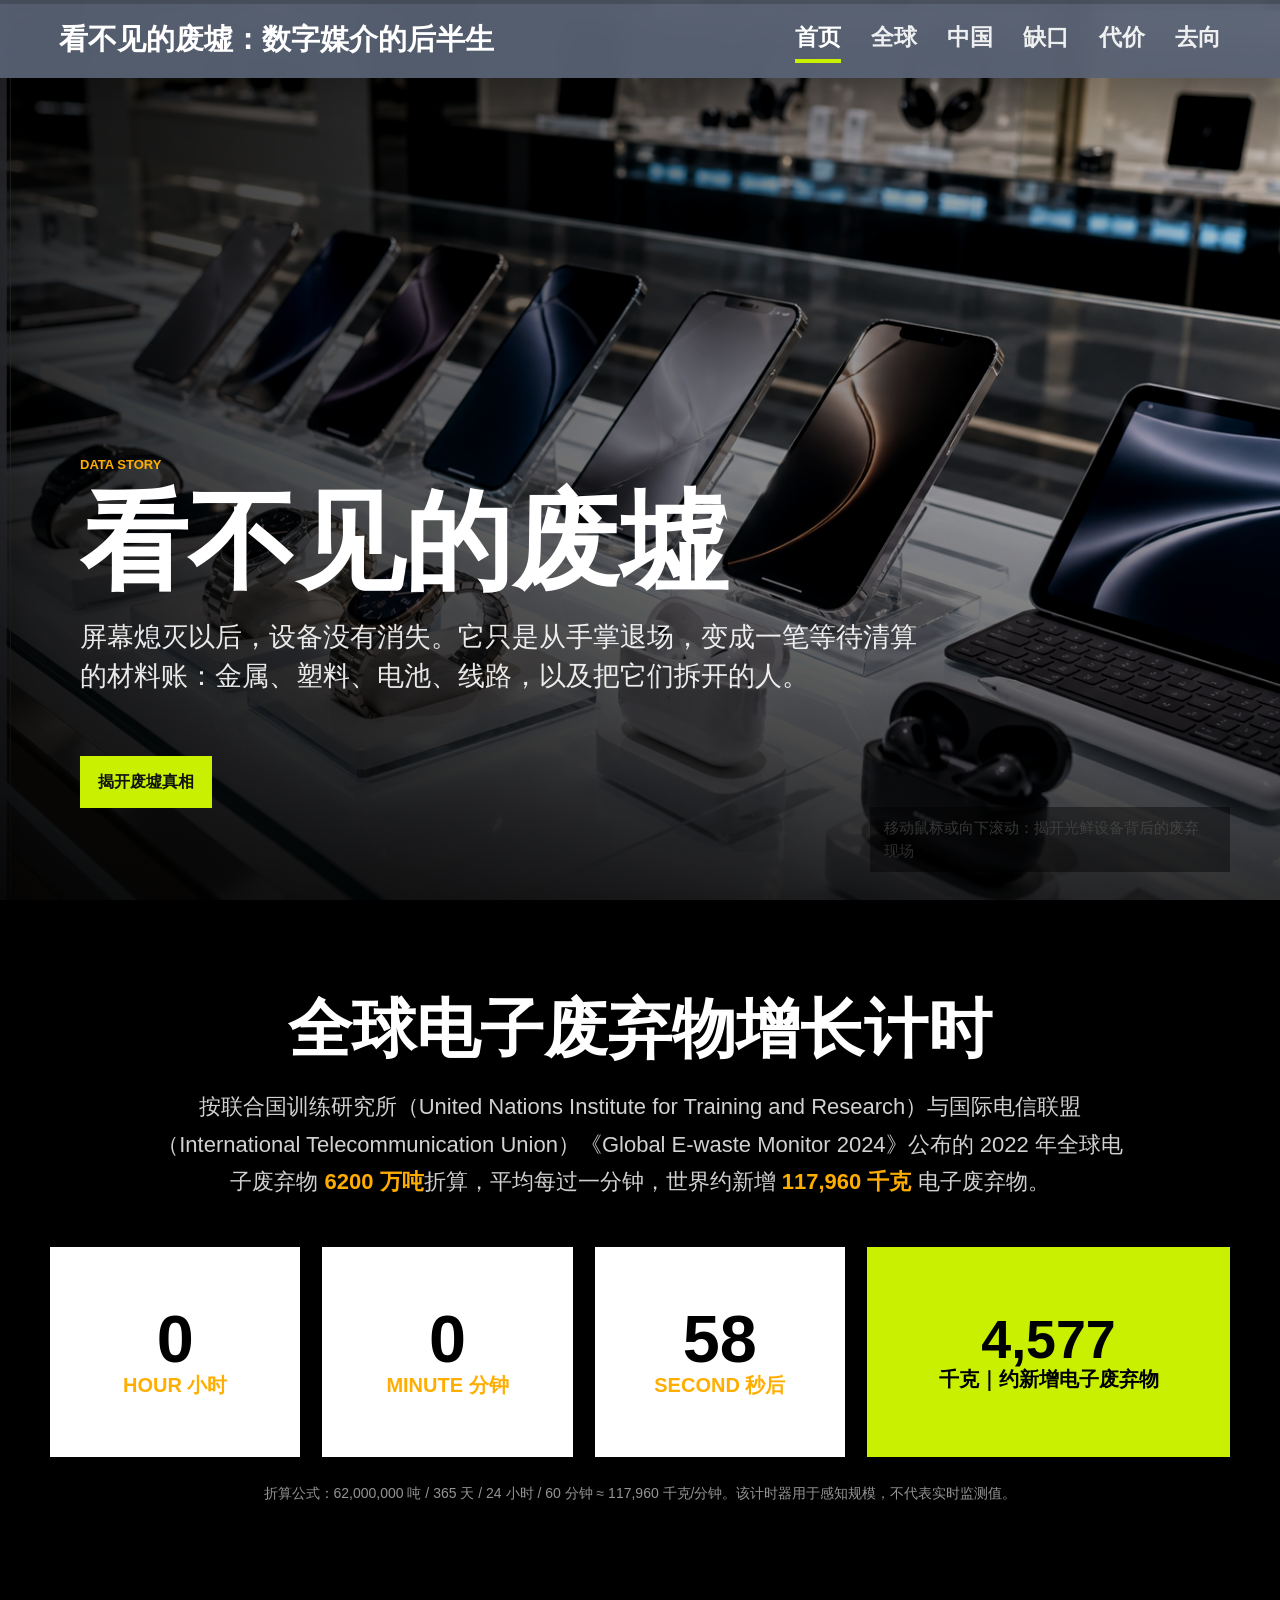
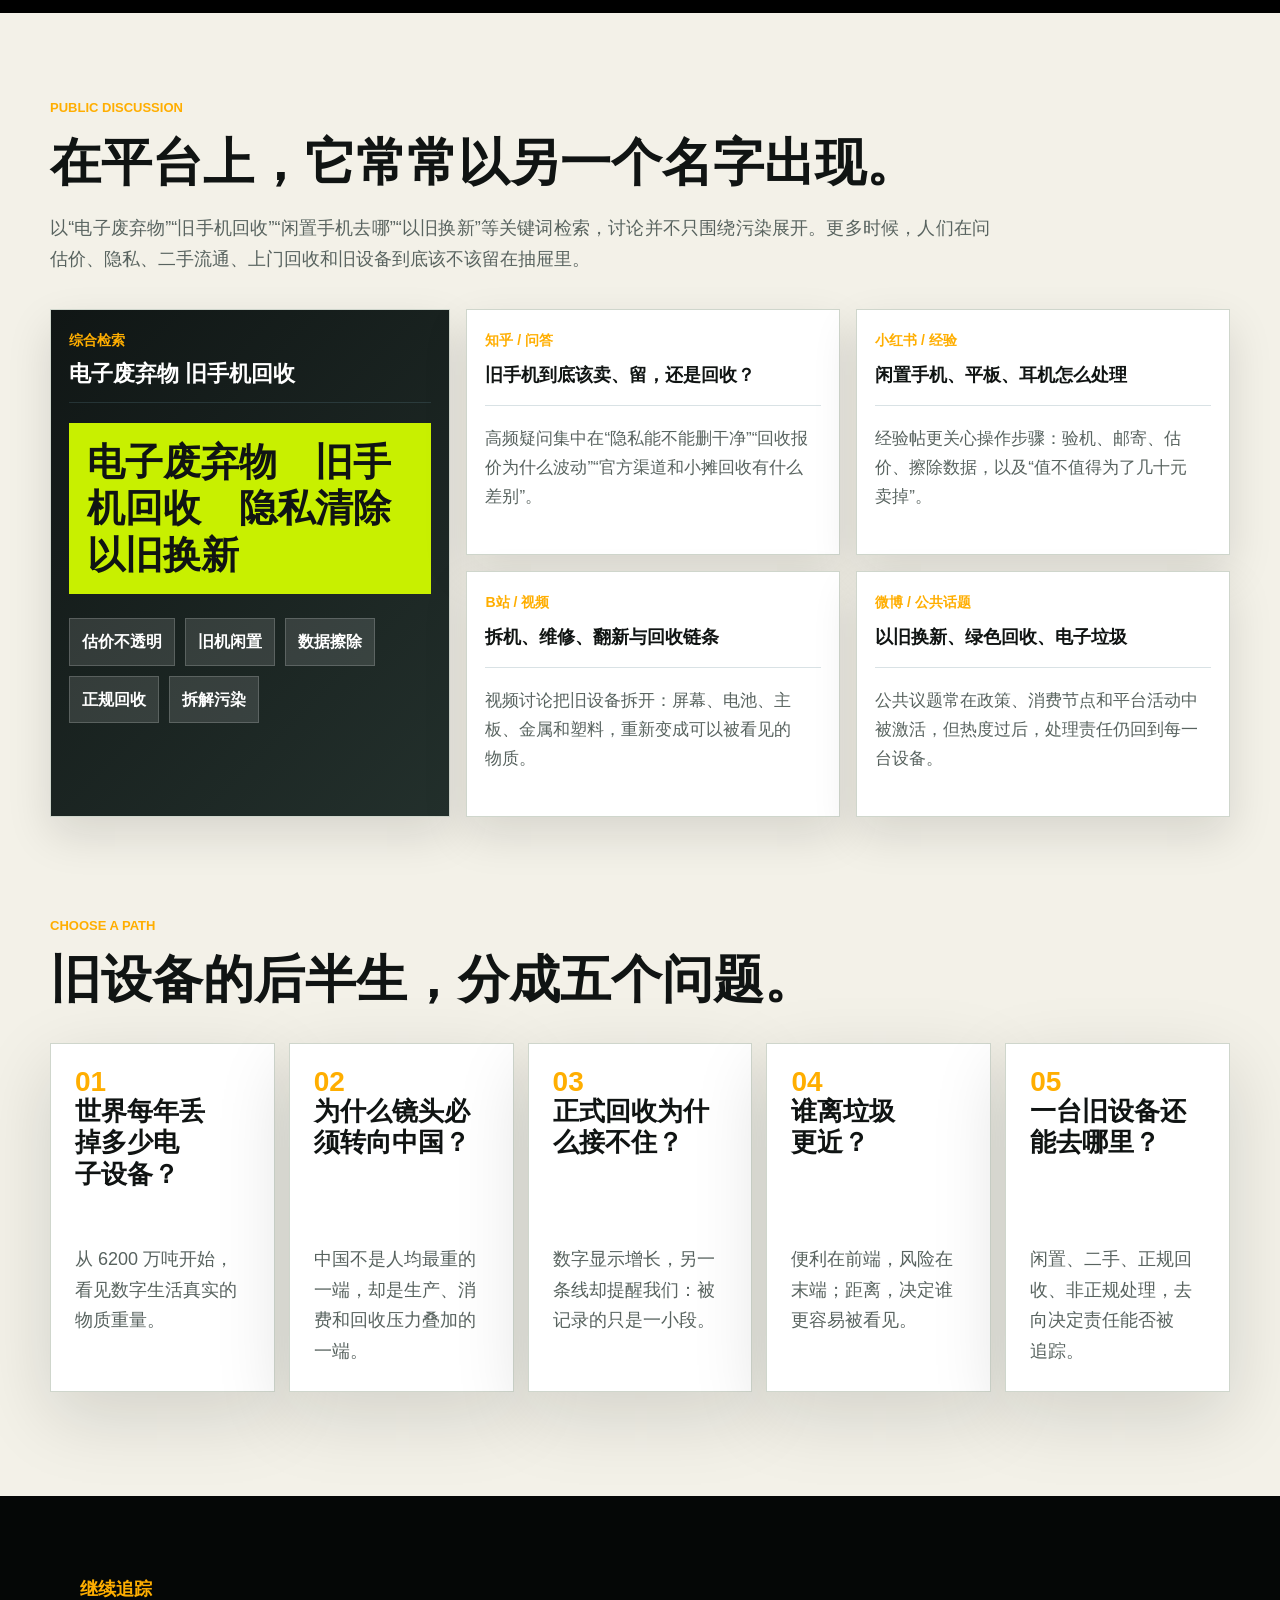
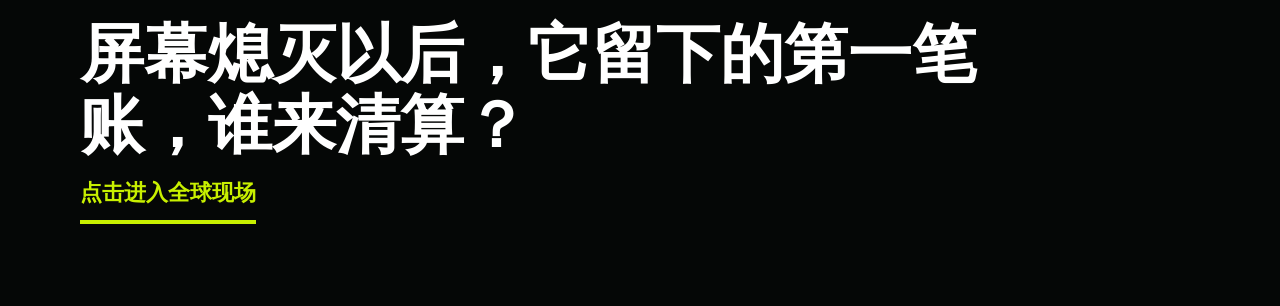
==== commit 9eb1741d: "Align afterlife typography with story pages" ====
--- a/index.html
+++ b/index.html
@@ -15,7 +15,7 @@
     <a href="china.html">中国</a>
     <a href="missing.html">缺口</a>
     <a href="unequal.html">代价</a>
-    <a href="afterlife-20260720-6.html">去向</a>
+    <a href="afterlife-20260720-8.html">去向</a>
   </nav>
 
   <header class="hero home-hero" id="top">
@@ -93,7 +93,7 @@
         <a class="path-card" href="china.html"><span>02</span><h3>为什么镜头必须转向中国？</h3><p>中国不是人均最重的一端，却是生产、消费和回收压力叠加的一端。</p></a>
         <a class="path-card" href="missing.html"><span>03</span><h3>正式回收为什么接不住？</h3><p>数字显示增长，另一条线却提醒我们：被记录的只是一小段。</p></a>
         <a class="path-card" href="unequal.html"><span>04</span><h3>谁离垃圾更近？</h3><p>便利在前端，风险在末端；距离，决定谁更容易被看见。</p></a>
-        <a class="path-card" href="afterlife-20260720-6.html"><span>05</span><h3>一台旧设备还能去哪里？</h3><p>闲置、二手、正规回收、非正规处理，去向决定责任能否被追踪。</p></a>
+        <a class="path-card" href="afterlife-20260720-8.html"><span>05</span><h3>一台旧设备还能去哪里？</h3><p>闲置、二手、正规回收、非正规处理，去向决定责任能否被追踪。</p></a>
       </div>
     </section>
   </main>
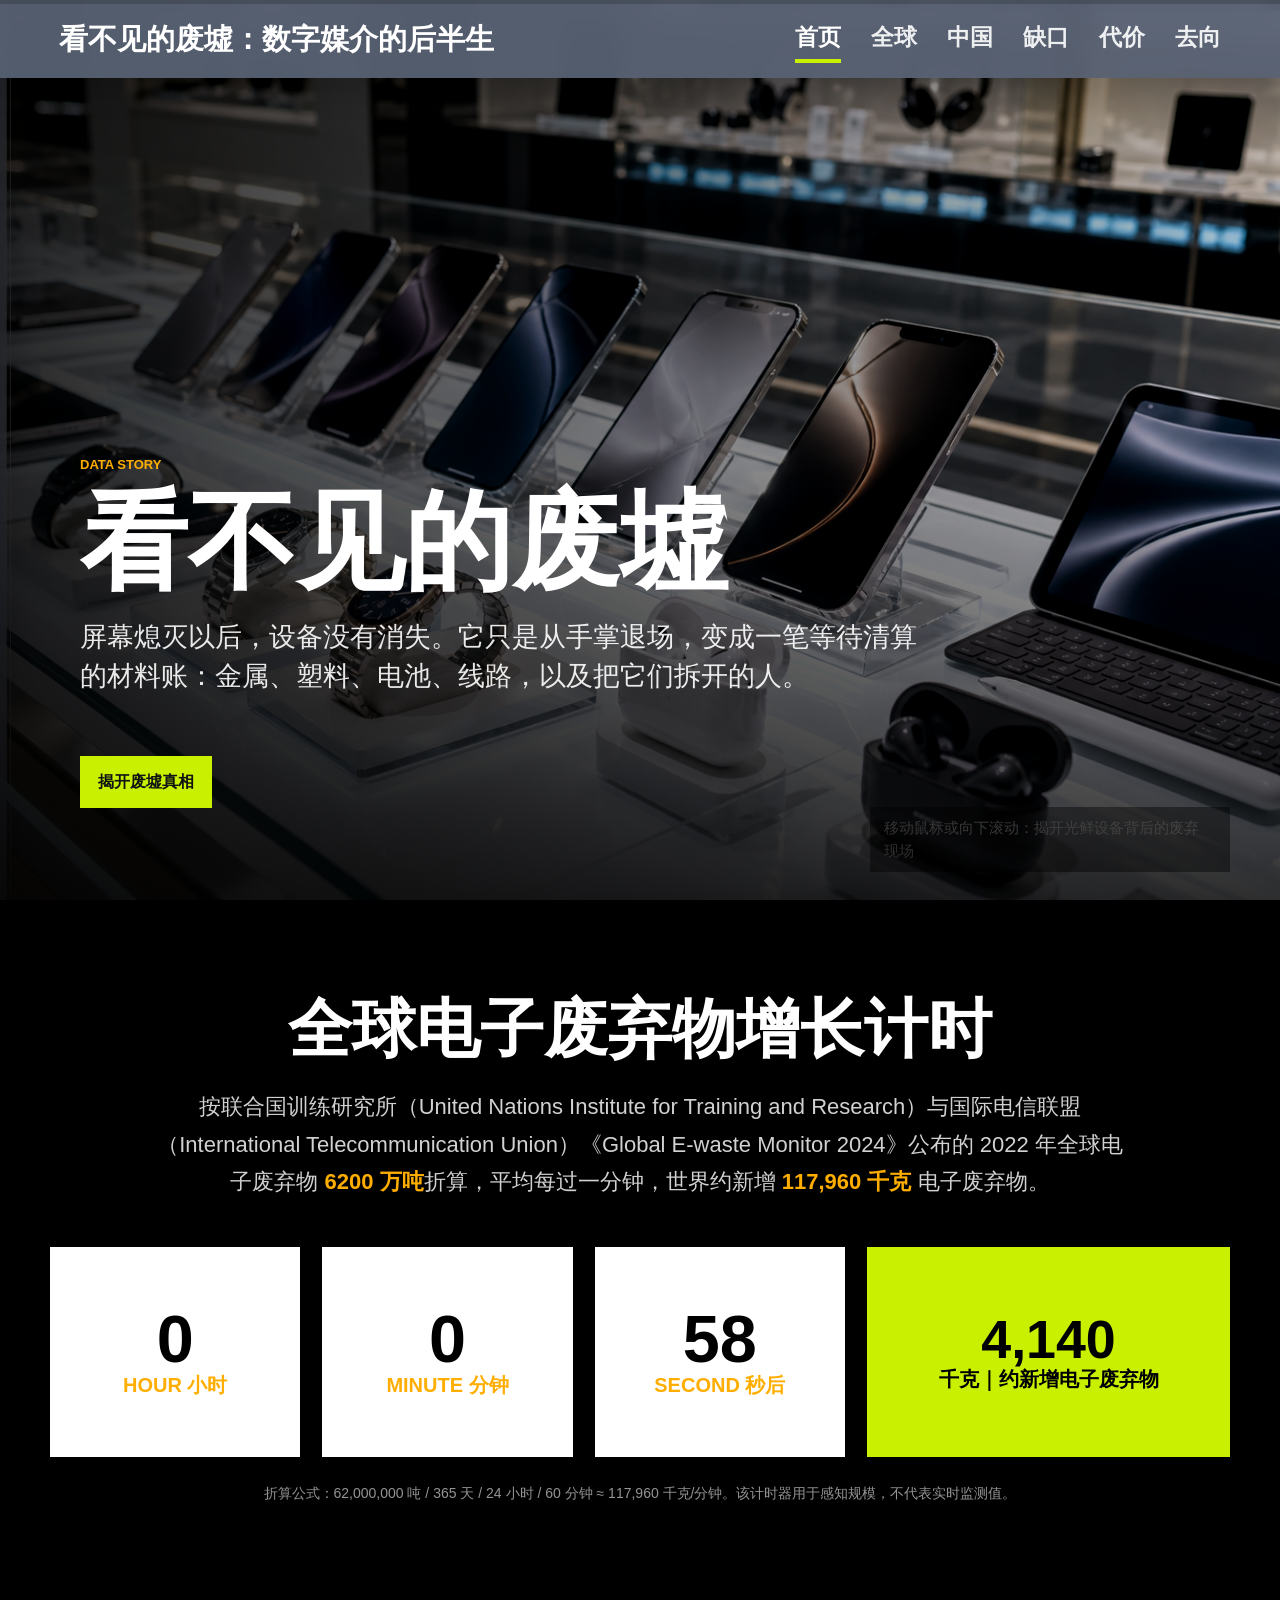
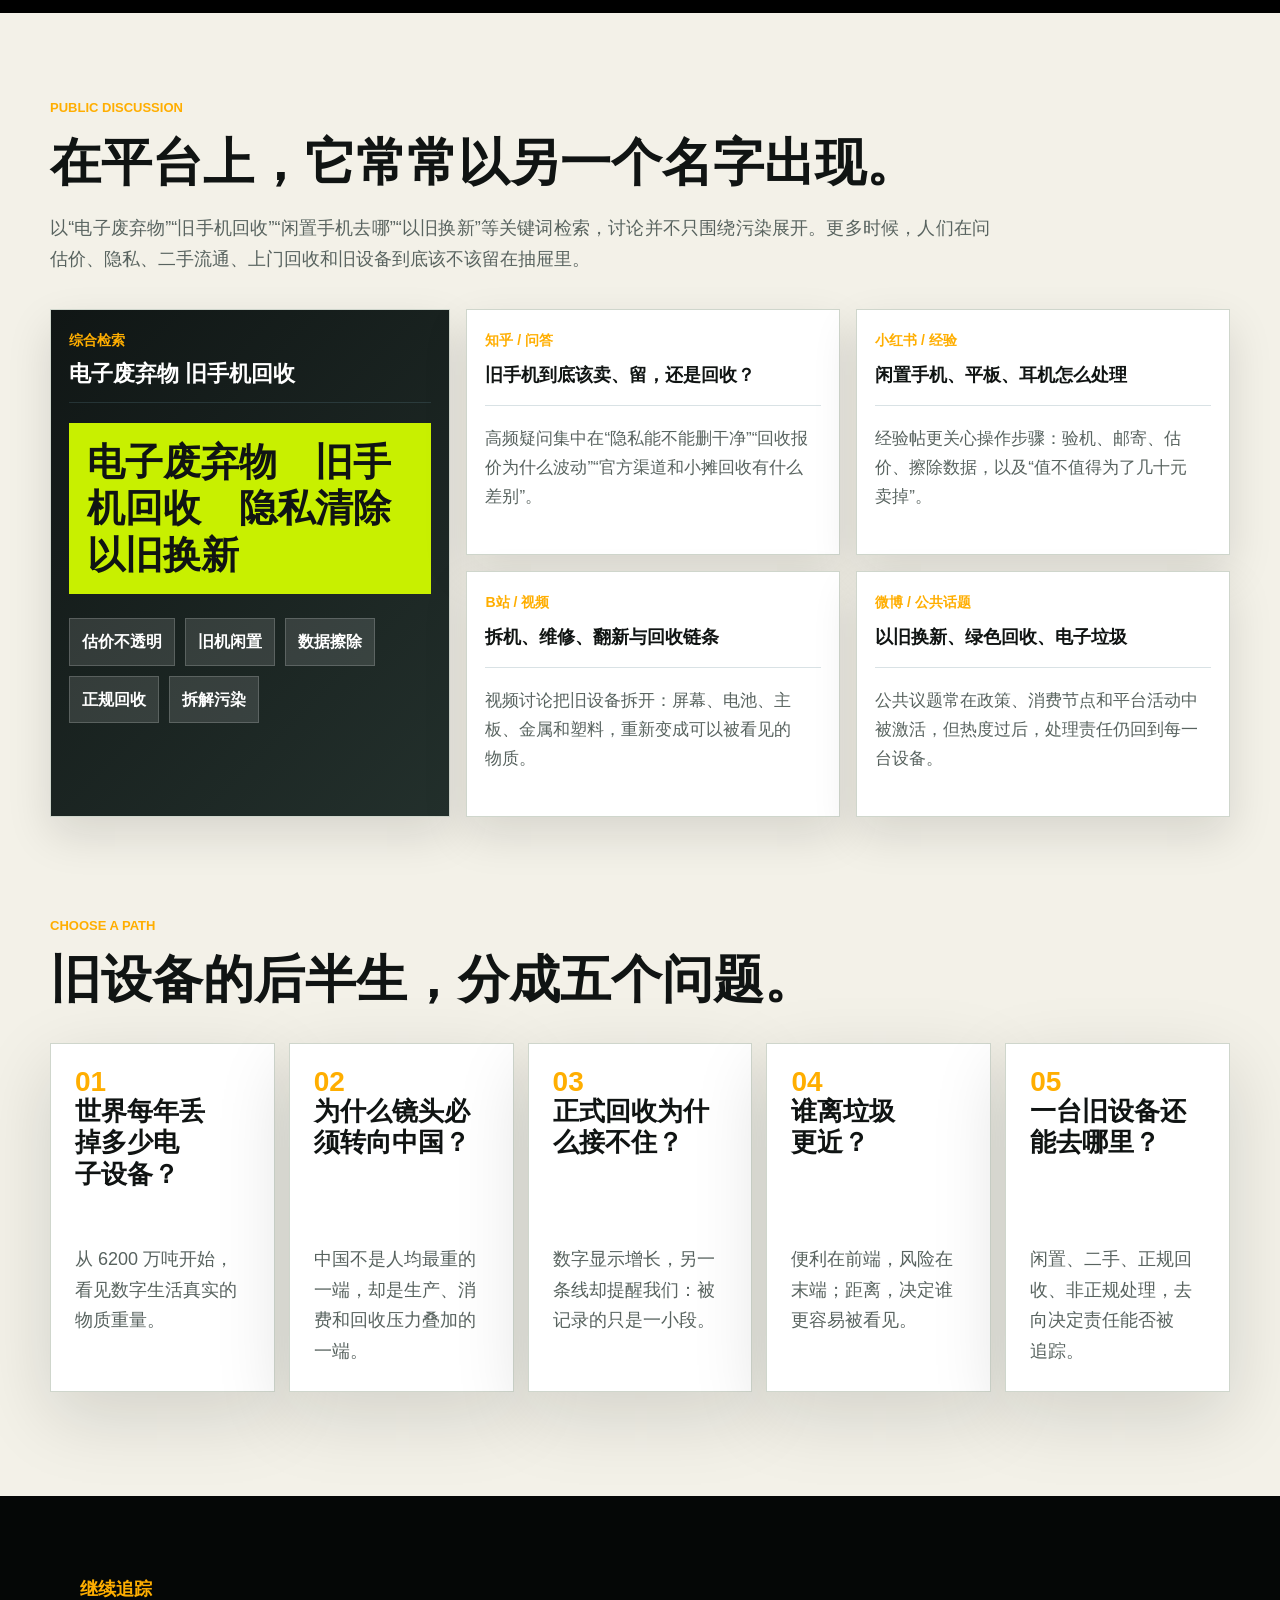
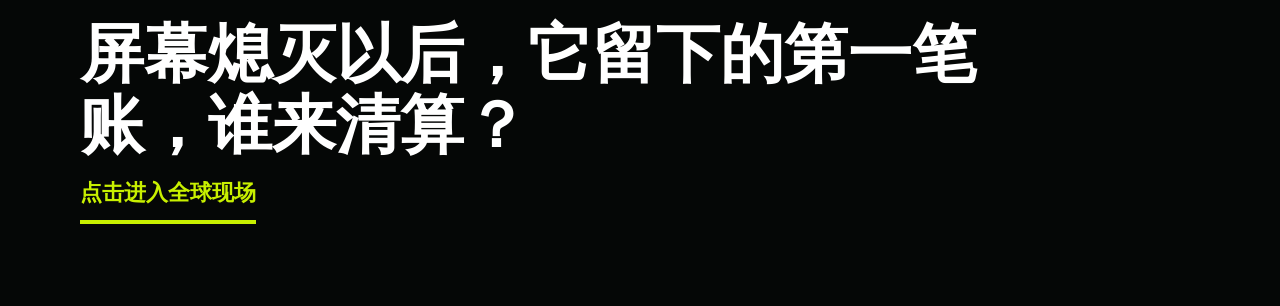
==== commit d146e37f: "Unify afterlife page and typography" ====
--- a/index.html
+++ b/index.html
@@ -15,7 +15,7 @@
     <a href="china.html">中国</a>
     <a href="missing.html">缺口</a>
     <a href="unequal.html">代价</a>
-    <a href="afterlife-20260720-8.html">去向</a>
+    <a href="afterlife.html">去向</a>
   </nav>
 
   <header class="hero home-hero" id="top">
@@ -93,7 +93,7 @@
         <a class="path-card" href="china.html"><span>02</span><h3>为什么镜头必须转向中国？</h3><p>中国不是人均最重的一端，却是生产、消费和回收压力叠加的一端。</p></a>
         <a class="path-card" href="missing.html"><span>03</span><h3>正式回收为什么接不住？</h3><p>数字显示增长，另一条线却提醒我们：被记录的只是一小段。</p></a>
         <a class="path-card" href="unequal.html"><span>04</span><h3>谁离垃圾更近？</h3><p>便利在前端，风险在末端；距离，决定谁更容易被看见。</p></a>
-        <a class="path-card" href="afterlife-20260720-8.html"><span>05</span><h3>一台旧设备还能去哪里？</h3><p>闲置、二手、正规回收、非正规处理，去向决定责任能否被追踪。</p></a>
+        <a class="path-card" href="afterlife.html"><span>05</span><h3>一台旧设备还能去哪里？</h3><p>闲置、二手、正规回收、非正规处理，去向决定责任能否被追踪。</p></a>
       </div>
     </section>
   </main>
--- a/styles.css
+++ b/styles.css
@@ -14,6 +14,7 @@
   --blue: #2f5f7c;
   --shadow: 0 24px 70px rgba(16, 20, 19, .14);
 }
+
 
 /* Cost chapter: matched hero scale and a denser health-risk dashboard. */
 .unequal-page .page-hero--unequal h1 {
@@ -2826,3 +2827,344 @@
   .china-question-grid article { min-height: 0; padding: 20px 18px 22px; }
   .china-question-grid article + article { border-top: 1px solid var(--line); border-left: 0; }
 }
+/* Afterlife chapter dashboards and final layout calibration. */
+:root{--v37-ink:#0d1513;--v37-panel:#081310;--v37-panel-2:#101d19;--v37-line:#2a3c37;--v37-lime:#c4f500;--v37-orange:#ffad00;--v37-blue:#7298a3;--v37-red:#e85d38;--v37-paper:#f4f2ea}
+.v37-balanced-layout{display:grid!important;grid-template-columns:minmax(0,46%) minmax(0,54%)!important;gap:clamp(42px,4vw,84px)!important;align-items:center!important;max-width:1800px!important;margin-inline:auto!important;padding-inline:clamp(28px,4vw,72px)!important}
+.v37-balanced-layout.v37-visual-first{grid-template-columns:minmax(0,54%) minmax(0,46%)!important}
+.v37-balanced-layout.v37-visual-first>.v37-visual-col{order:1}.v37-balanced-layout.v37-visual-first>.v37-copy-col{order:2}
+.v37-copy-col{min-width:0!important;align-self:center!important}
+.v37-copy-col h1,.v37-copy-col h2,.v37-copy-col h3,.v37-copy-col .section-title,.v37-copy-col .split-title{font-size:clamp(46px,4vw,70px)!important;line-height:1.08!important;letter-spacing:0!important;max-width:14ch!important;margin-bottom:clamp(26px,2vw,42px)!important;text-wrap:balance}
+.v37-copy-col p,.v37-copy-col .lead,.v37-copy-col .body-copy{font-size:clamp(20px,1.55vw,29px)!important;line-height:1.8!important;letter-spacing:0!important;text-align:justify!important;margin-block:0 1.15em!important}
+.v37-visual-col{min-width:0!important;width:100%!important}
+.v37-dashboard{background:var(--v37-panel)!important;color:#fff!important;border:1px solid #263832!important;box-shadow:0 24px 60px rgba(9,20,17,.18)!important;min-height:760px!important;overflow:hidden!important;background-image:linear-gradient(rgba(96,131,121,.1) 1px,transparent 1px),linear-gradient(90deg,rgba(96,131,121,.1) 1px,transparent 1px)!important;background-size:72px 72px!important}
+.v37-dash-head{display:flex!important;justify-content:space-between!important;gap:24px!important;align-items:flex-end!important;padding:34px 38px 26px!important;border-bottom:1px solid var(--v37-line)!important}
+.v37-kicker{display:block;color:var(--v37-orange)!important;font-weight:800!important;font-size:15px!important;letter-spacing:0!important;margin-bottom:10px!important}
+.v37-dash-head h3{font-size:clamp(28px,2.35vw,44px)!important;line-height:1.12!important;letter-spacing:0!important;margin:0!important;color:#fff!important;max-width:18ch!important}
+.v37-meta,.v37-status{color:#97aaa4!important;font-size:14px!important;font-weight:700!important;text-align:right!important}
+.v37-status{color:var(--v37-lime)!important}
+.v37-metric-strip,.v37-diagnostic-kpis{display:grid!important;grid-template-columns:repeat(4,1fr)!important;border-bottom:1px solid var(--v37-line)!important}
+.v37-metric-strip>div,.v37-diagnostic-kpis>div{padding:24px 26px!important;border-right:1px solid var(--v37-line)!important;display:flex!important;align-items:center!important;gap:14px!important;min-width:0!important}
+.v37-metric-strip>div:last-child,.v37-diagnostic-kpis>div:last-child{border-right:0!important}.v37-metric-strip strong,.v37-diagnostic-kpis strong{font-size:clamp(34px,3vw,54px)!important;color:var(--v37-lime)!important;line-height:1!important}.v37-metric-strip span,.v37-diagnostic-kpis span{font-size:15px!important;line-height:1.35!important;color:#d8e1de!important}
+.v37-route-board{display:grid!important;grid-template-columns:26% 43% 31%!important;min-height:590px!important}
+.v37-mini-stack{border-right:1px solid var(--v37-line)!important;padding:22px!important;display:grid!important;grid-template-rows:repeat(3,1fr)!important;gap:14px!important}.v37-mini-stack article{border:1px solid var(--v37-line)!important;padding:16px!important;background:rgba(17,30,26,.82)!important;overflow:hidden!important}.v37-mini-stack header{display:flex!important;justify-content:space-between!important;gap:8px!important}.v37-mini-stack b{font-size:16px!important}.v37-mini-stack small{color:#80928c!important;font-size:11px!important}.v37-mini-stack svg{width:100%!important;height:82px!important;overflow:visible!important}.v37-dashboard .grid{fill:none;stroke:#33463f;stroke-width:1}.v37-dashboard .line{fill:none;stroke-width:4;stroke-linecap:round}.v37-dashboard .line.lime{stroke:var(--v37-lime)}.v37-dashboard circle{fill:var(--v37-orange)}.v37-axis,.v37-proof-labels{display:flex!important;justify-content:space-between!important;color:#72857f!important;font-size:10px!important}
+.v37-radial-mini{display:grid!important;grid-template-columns:repeat(2,1fr)!important;gap:9px!important;margin-top:16px!important}.v37-radial-mini i{aspect-ratio:1;border-radius:50%;display:grid;place-items:center;background:conic-gradient(var(--c) calc(var(--p)*1%),#27332f 0);position:relative}.v37-radial-mini i:after{content:"";position:absolute;inset:6px;border-radius:50%;background:#111d19}.v37-radial-mini span{z-index:1;font-size:10px!important;font-style:normal}.v37-proof-bars{display:grid!important;gap:11px!important;margin:22px 0 14px!important}.v37-proof-bars i{height:10px;background:linear-gradient(90deg,var(--v37-orange) var(--w),#2a3632 0)}
+.v37-route-flow{position:relative!important;padding:42px 26px!important;border-right:1px solid var(--v37-line)!important;display:grid!important;grid-template-columns:34% 66%!important;align-items:center!important;min-width:0!important}.v37-device-node{border:1px solid #587069!important;background:#172620!important;padding:24px 15px!important;text-align:center!important;z-index:2!important}.v37-device-node span{color:var(--v37-orange)!important;font-weight:800!important;font-size:12px!important}.v37-device-node b{display:block;font-size:24px!important;margin:6px 0!important}.v37-device-node small{color:#9aaba6!important}.v37-route-lines{position:absolute!important;inset:100px 28% 90px 27%!important}.v37-route-lines i{position:absolute!important;left:0!important;width:100%!important;height:3px!important;background:linear-gradient(90deg,#768b85,#34433e)!important;transform-origin:left!important}.v37-route-lines i:nth-child(1){top:13%;transform:rotate(-26deg)}.v37-route-lines i:nth-child(2){top:40%;transform:rotate(-9deg)}.v37-route-lines i:nth-child(3){top:63%;transform:rotate(9deg);background:var(--v37-lime)!important}.v37-route-lines i:nth-child(4){top:84%;transform:rotate(25deg);background:#975039!important}.v37-route-list{display:grid!important;gap:11px!important;z-index:2!important}.v37-route-list button{appearance:none!important;border:1px solid #455952!important;background:#13201c!important;color:#fff!important;padding:15px 16px!important;text-align:left!important;cursor:pointer!important;display:grid!important;grid-template-columns:32px 1fr!important;grid-template-areas:"num title" "num copy"!important;gap:3px 8px!important;transition:.25s ease!important}.v37-route-list button:hover,.v37-route-list button.active{border-color:var(--v37-lime)!important;transform:translateX(5px)!important;box-shadow:0 0 22px rgba(196,245,0,.12)!important}.v37-route-list em{grid-area:num;color:var(--v37-orange)!important;font-style:normal!important;font-weight:800!important}.v37-route-list b{grid-area:title;font-size:17px!important}.v37-route-list small{grid-area:copy;color:#8fa19b!important;font-size:11px!important;line-height:1.35!important}
+.v37-current-audit{padding:44px 28px!important;display:flex!important;flex-direction:column!important;justify-content:center!important;min-width:0!important}.v37-current-audit>span{color:var(--v37-orange)!important;font-size:13px!important;font-weight:800!important}.v37-current-audit h4{font-size:clamp(30px,3vw,48px)!important;margin:16px 0!important}.v37-current-audit p{font-size:16px!important;line-height:1.75!important;color:#cbd5d2!important}.v37-audit-checks{display:grid!important;grid-template-columns:repeat(3,1fr)!important;gap:8px!important;margin-top:28px!important}.v37-audit-checks i{font-style:normal!important;padding:14px 6px!important;text-align:center!important;border-top:4px solid #35433e!important;background:#12201b!important;color:#768880!important;font-size:12px!important}.v37-audit-checks i.on{border-color:var(--v37-lime)!important;color:#fff!important}
+.v37-diagnostic-dashboard{min-height:780px!important}.v37-diagnostic-kpis>div{display:block!important}.v37-diagnostic-kpis strong{display:block!important}.v37-diagnostic-grid{display:grid!important;grid-template-columns:43% 18% 39%!important;grid-template-rows:auto auto!important;min-height:590px!important}.v37-record-matrix{padding:28px!important;display:grid!important;grid-template-columns:repeat(2,1fr)!important;gap:14px!important;border-right:1px solid var(--v37-line)!important}.v37-record-matrix button{border:1px solid #42564f!important;background:#14221e!important;color:#fff!important;text-align:left!important;padding:20px!important;cursor:pointer!important;min-height:135px!important}.v37-record-matrix button.done{border-color:#8cb300!important}.v37-record-matrix em{color:var(--v37-orange)!important;font-style:normal!important;font-weight:800!important}.v37-record-matrix b{display:block!important;font-size:21px!important;margin:14px 0 8px!important}.v37-record-matrix span{font-size:12px!important;color:#82958e!important}.v37-process-spine{padding:52px 18px!important;display:flex!important;flex-direction:column!important;align-items:center!important;justify-content:center!important;border-right:1px solid var(--v37-line)!important}.v37-process-spine span{display:grid!important;place-items:center!important;width:92px!important;height:65px!important;border:1px solid #486059!important;background:#14211d!important;font-size:16px!important;font-weight:800!important}.v37-process-spine i{width:4px!important;height:38px!important;background:var(--v37-lime)!important}.v37-diagnostic-copy{padding:45px 32px!important;display:flex!important;flex-direction:column!important;justify-content:center!important}.v37-diagnostic-copy>span{color:var(--v37-orange)!important;font-size:13px!important;font-weight:800!important}.v37-diagnostic-copy h4{font-size:42px!important;margin:14px 0!important}.v37-diagnostic-copy p{font-size:15px!important;line-height:1.75!important;color:#c1cfca!important}.v37-coverage-bars{display:grid!important;gap:9px!important;margin-top:28px!important}.v37-coverage-bars i{height:8px!important;background:linear-gradient(90deg,var(--v37-lime) var(--w),#2c3a35 0)!important}.v37-lower-charts{grid-column:1/-1!important;border-top:1px solid var(--v37-line)!important;display:grid!important;grid-template-columns:1fr 1.4fr!important}.v37-lower-charts article{padding:18px 28px!important;border-right:1px solid var(--v37-line)!important}.v37-lower-charts b{font-size:16px!important}.v37-lower-charts small{display:block!important;color:#80948c!important;margin-top:9px!important}.v37-ring-row{display:flex!important;gap:16px!important;margin-top:16px!important}.v37-ring-row i{width:58px!important;aspect-ratio:1!important;border-radius:50%!important;background:conic-gradient(var(--v37-lime) calc(var(--v)*1%),#2c3935 0)!important;box-shadow:inset 0 0 0 12px #101d19!important}.v37-lower-charts svg{width:100%!important;height:58px!important;margin-top:10px!important}
+.v37-evidence-architecture{background:var(--v37-panel)!important;color:#fff!important;border:1px solid #253a33!important;box-shadow:0 25px 60px rgba(9,20,17,.18)!important;background-image:linear-gradient(rgba(96,131,121,.1) 1px,transparent 1px),linear-gradient(90deg,rgba(96,131,121,.1) 1px,transparent 1px)!important;background-size:72px 72px!important}.v37-evidence-architecture>header{display:flex!important;justify-content:space-between!important;align-items:center!important;padding:30px 38px!important;border-bottom:1px solid var(--v37-line)!important}.v37-evidence-architecture header strong{font-size:22px!important}.v37-evidence-architecture header strong b{color:var(--v37-lime)!important;font-size:46px!important}.v37-evidence-stage{display:grid!important;grid-template-columns:1fr .88fr 1fr!important;min-height:520px!important}.v37-evidence-side{padding:44px 34px!important;display:flex!important;flex-direction:column!important;justify-content:center!important;gap:18px!important}.v37-evidence-side.left{border-right:1px solid var(--v37-line)!important}.v37-evidence-side.right{border-left:1px solid var(--v37-line)!important}.v37-evidence-side h4{font-size:18px!important;margin:0 0 12px!important;color:#96aaa3!important}.v37-evidence-side button{appearance:none!important;border:1px solid #40564f!important;background:#14221e!important;color:#fff!important;padding:24px!important;text-align:left!important;cursor:pointer!important;transition:.25s ease!important}.v37-evidence-side button:hover,.v37-evidence-side button.active{border-color:var(--v37-orange)!important;transform:translateY(-3px)!important;box-shadow:0 12px 26px rgba(0,0,0,.22)!important}.v37-evidence-side button b{font-size:25px!important;display:block!important;margin-bottom:8px!important}.v37-evidence-side button span{font-size:13px!important;color:#95a69f!important;line-height:1.55!important}.v37-evidence-core{display:flex!important;flex-direction:column!important;justify-content:center!important;align-items:center!important;padding:28px!important;text-align:center!important}.v37-core-rings{width:min(330px,90%)!important;aspect-ratio:1!important;border-radius:50%!important;position:relative!important;display:grid!important;place-items:center!important;background:radial-gradient(circle,#e85d38 0 20%,#ff8b61 20% 30%,#ffbea9 30% 48%,rgba(232,93,56,.18) 48% 70%,transparent 70%)!important}.v37-core-rings i{position:absolute!important;border-radius:50%!important;border:2px solid rgba(232,93,56,.4)!important;animation:v37Pulse 4s ease-in-out infinite!important}.v37-core-rings i:nth-child(1){inset:4%}.v37-core-rings i:nth-child(2){inset:16%;animation-delay:.5s!important}.v37-core-rings i:nth-child(3){inset:30%;animation-delay:1s!important}.v37-core-rings strong{z-index:2!important;font-size:27px!important;line-height:1.25!important}.v37-evidence-core p{font-size:13px!important;color:#a9bab4!important;line-height:1.65!important;max-width:28ch!important}.v37-evidence-output{border:1px solid #42574f!important;padding:24px!important;background:#111f1a!important}.v37-evidence-output small{color:var(--v37-orange)!important;font-weight:800!important}.v37-evidence-output b{display:block!important;font-size:21px!important;margin-top:8px!important}.v37-evidence-architecture.complete .v37-core-rings{filter:drop-shadow(0 0 22px rgba(196,245,0,.35))!important;background:radial-gradient(circle,var(--v37-lime) 0 20%,#d9ff55 20% 30%,rgba(196,245,0,.35) 30% 48%,rgba(196,245,0,.12) 48% 70%,transparent 70%)!important}
+@keyframes v37Pulse{0%,100%{transform:scale(.98);opacity:.65}50%{transform:scale(1.03);opacity:1}}
+.v37-maze{max-width:1800px!important;margin-inline:auto!important;padding:clamp(42px,5vw,88px)!important}.v37-maze>header{max-width:1450px!important;margin:0 auto 34px!important}.v37-maze>header h3{font-size:clamp(44px,4.6vw,78px)!important;line-height:1.06!important;letter-spacing:0!important;margin:12px 0 20px!important;max-width:24ch!important}.v37-maze>header p{font-size:clamp(20px,1.5vw,28px)!important;line-height:1.75!important;max-width:64ch!important;text-align:justify!important;color:#5f6e6a!important}.v37-maze-stage{--look-x:0px;--tilt:0deg;position:relative!important;height:min(72vw,760px)!important;min-height:560px!important;overflow:hidden!important;background:linear-gradient(#101916 0 22%,#344038 48%,#0d1210 100%)!important;perspective:1200px!important;border:1px solid #283832!important;box-shadow:0 28px 80px rgba(13,23,19,.24)!important;transform:translateX(var(--look-x)) rotateY(var(--tilt))!important;transition:transform .18s ease!important}.v37-maze-sky{position:absolute!important;inset:0 0 62%!important;background:radial-gradient(circle at 50% 120%,rgba(196,245,0,.18),transparent 45%),linear-gradient(#06100d,#18231f)!important;color:#c9d5d1!important;display:flex!important;justify-content:space-around!important;align-items:flex-start!important;padding-top:48px!important;font-size:15px!important;letter-spacing:0!important}.v37-maze-sky span{opacity:.75!important}.v37-maze-floor{position:absolute!important;left:7%!important;right:7%!important;bottom:-31%!important;height:104%!important;transform:rotateX(68deg)!important;transform-origin:center bottom!important;background:linear-gradient(90deg,transparent 49.5%,rgba(196,245,0,.7) 50%,transparent 50.5%),repeating-linear-gradient(90deg,rgba(255,255,255,.13) 0 1px,transparent 1px 90px),repeating-linear-gradient(0deg,rgba(255,255,255,.13) 0 1px,transparent 1px 75px),#15201c!important}.v37-wall,.v37-cross-wall{position:absolute!important;background-image:linear-gradient(rgba(7,15,13,.26),rgba(7,15,13,.45)),var(--maze-texture)!important;background-size:cover!important;background-position:center!important;border:2px solid #65746f!important;box-shadow:0 18px 35px rgba(0,0,0,.45),inset 0 0 45px rgba(0,0,0,.35)!important;transition:filter .25s ease,transform .25s ease!important}.v37-wall:hover,.v37-cross-wall:hover{filter:brightness(1.35) saturate(1.2)!important;border-color:var(--v37-lime)!important}.v37-wall.left{left:0!important;transform-origin:left bottom!important;clip-path:polygon(0 0,100% 24%,100% 100%,0 100%)!important}.v37-wall.right{right:0!important;transform-origin:right bottom!important;clip-path:polygon(0 24%,100% 0,100% 100%,0 100%)!important}.v37-wall.l1,.v37-wall.r1{bottom:0!important;width:34%!important;height:58%!important}.v37-wall.l2,.v37-wall.r2{bottom:19%!important;width:28%!important;height:43%!important}.v37-wall.l3,.v37-wall.r3{bottom:39%!important;width:23%!important;height:31%!important}.v37-wall.l4,.v37-wall.r4{bottom:55%!important;width:19%!important;height:22%!important}.v37-wall.l1{transform:skewY(10deg)!important}.v37-wall.r1{transform:skewY(-10deg)!important}.v37-wall.l2{left:18%!important;transform:skewY(-9deg)!important}.v37-wall.r2{right:18%!important;transform:skewY(9deg)!important}.v37-wall.l3{left:31%!important;transform:skewY(8deg)!important}.v37-wall.r3{right:31%!important;transform:skewY(-8deg)!important}.v37-wall.l4{left:40%!important}.v37-wall.r4{right:40%!important}.v37-cross-wall{width:28%!important;height:22%!important;clip-path:polygon(8% 0,100% 15%,92% 100%,0 85%)!important}.v37-cross-wall.c1{left:8%!important;bottom:29%!important;transform:rotate(-5deg)!important}.v37-cross-wall.c2{right:8%!important;bottom:31%!important;transform:rotate(6deg)!important}.v37-cross-wall.c3{left:36%!important;bottom:49%!important;width:27%!important;height:17%!important}.v37-person{position:absolute!important;left:50%!important;bottom:17%!important;width:54px!important;height:145px!important;transform:translateX(-50%)!important;filter:drop-shadow(0 12px 10px rgba(0,0,0,.65))!important;z-index:8!important}.v37-person i{position:absolute!important;top:0!important;left:15px!important;width:25px!important;height:25px!important;border-radius:50%!important;background:#111!important}.v37-person b{position:absolute!important;top:23px!important;left:10px!important;width:34px!important;height:70px!important;background:#161b19!important;clip-path:polygon(25% 0,75% 0,100% 100%,0 100%)!important}.v37-person span{position:absolute!important;top:86px!important;left:7px!important;width:40px!important;height:58px!important;border-left:10px solid #111!important;border-right:10px solid #111!important}.v37-maze-caption{position:absolute!important;left:50%!important;bottom:5%!important;transform:translateX(-50%)!important;background:rgba(5,13,10,.87)!important;border-top:4px solid var(--v37-lime)!important;padding:18px 26px!important;color:#fff!important;text-align:center!important;z-index:12!important}.v37-maze-caption strong{display:block!important;font-size:18px!important}.v37-maze-caption span{font-size:12px!important;color:#aebcb7!important}
+@media(max-width:1100px){.v37-balanced-layout,.v37-balanced-layout.v37-visual-first{grid-template-columns:1fr!important}.v37-copy-col,.v37-visual-col{order:initial!important}.v37-dashboard{min-height:auto!important}.v37-route-board{grid-template-columns:1fr!important}.v37-mini-stack{grid-template-columns:repeat(3,1fr)!important;grid-template-rows:1fr!important;border-right:0!important;border-bottom:1px solid var(--v37-line)!important}.v37-route-flow{border-right:0!important;border-bottom:1px solid var(--v37-line)!important}.v37-diagnostic-grid{grid-template-columns:1fr!important}.v37-record-matrix,.v37-process-spine{border-right:0!important}.v37-process-spine{flex-direction:row!important;padding:22px!important}.v37-process-spine i{width:38px!important;height:4px!important}.v37-evidence-stage{grid-template-columns:1fr!important}.v37-evidence-side.left,.v37-evidence-side.right{border:0!important}.v37-maze-stage{height:620px!important}}
+@media(max-width:700px){.v37-balanced-layout{padding-inline:18px!important;gap:28px!important}.v37-copy-col h1,.v37-copy-col h2,.v37-copy-col h3,.v37-copy-col .section-title,.v37-copy-col .split-title{font-size:42px!important}.v37-copy-col p,.v37-copy-col .lead,.v37-copy-col .body-copy{font-size:18px!important}.v37-metric-strip,.v37-diagnostic-kpis{grid-template-columns:repeat(2,1fr)!important}.v37-route-flow{grid-template-columns:1fr!important;gap:22px!important}.v37-route-lines{display:none!important}.v37-mini-stack{grid-template-columns:1fr!important}.v37-diagnostic-grid{display:block!important}.v37-record-matrix{grid-template-columns:1fr!important}.v37-lower-charts{grid-template-columns:1fr!important}.v37-evidence-stage{display:block!important}.v37-maze{padding:30px 16px!important}.v37-maze>header h3{font-size:42px!important}.v37-maze-stage{height:540px!important;min-height:540px!important}.v37-maze-sky{font-size:10px!important}.v37-wall.l1,.v37-wall.r1{width:42%!important}}
+/* v37 visual revision */
+
+/* Final layout calibration for the afterlife page. */
+:root {
+  --v38-ink: #101615;
+  --v38-copy: #546564;
+  --v38-panel: #07120f;
+  --v38-panel-2: #0d1a16;
+  --v38-grid: rgba(125, 162, 153, .18);
+  --v38-lime: #c4f300;
+  --v38-orange: #ffad00;
+  --v38-blue: #78a8b3;
+}
+
+.v37-balanced-layout {
+  display: grid !important;
+  grid-template-columns: minmax(0, 46fr) minmax(0, 54fr) !important;
+  align-items: start !important;
+  gap: clamp(42px, 5vw, 92px) !important;
+  width: min(1780px, calc(100% - 8vw)) !important;
+  margin-inline: auto !important;
+}
+
+.v37-balanced-layout.v37-visual-first .v37-visual-col { order: 1 !important; }
+.v37-balanced-layout.v37-visual-first .v37-copy-col { order: 2 !important; }
+.v37-visual-col,
+.v37-copy-col { min-width: 0 !important; }
+
+.v37-copy-col h1,
+.v37-copy-col h2,
+.v37-copy-col h3 {
+  font-size: clamp(46px, 3.75vw, 68px) !important;
+  line-height: 1.08 !important;
+  letter-spacing: 0 !important;
+  max-width: 10.5em !important;
+  margin: 0 0 clamp(30px, 3vw, 50px) !important;
+  overflow-wrap: normal !important;
+  word-break: keep-all !important;
+}
+
+.v37-copy-col p,
+.v37-copy-col li {
+  font-size: clamp(20px, 1.45vw, 28px) !important;
+  line-height: 1.82 !important;
+  letter-spacing: 0 !important;
+  text-align: justify !important;
+  text-justify: inter-ideograph;
+}
+
+.v37-copy-col p + p { margin-top: 1.25em !important; }
+
+.v37-visual-col > [id$="Dashboard"],
+.v37-visual-col > #evidenceArchitecture {
+  width: 100% !important;
+  min-height: clamp(760px, 76vw, 1120px) !important;
+  margin: 0 !important;
+}
+
+.v37-dash,
+.v37-diagnostic,
+.v37-evidence {
+  color: #f5f7f3 !important;
+  background-color: var(--v38-panel) !important;
+  background-image:
+    linear-gradient(var(--v38-grid) 1px, transparent 1px),
+    linear-gradient(90deg, var(--v38-grid) 1px, transparent 1px) !important;
+  background-size: 86px 86px !important;
+  border: 1px solid rgba(125, 162, 153, .35) !important;
+  box-shadow: 0 28px 60px rgba(12, 25, 21, .15) !important;
+}
+
+.v37-dash h2,
+.v37-diagnostic h2,
+.v37-evidence h2 {
+  font-size: clamp(27px, 2.2vw, 42px) !important;
+  line-height: 1.2 !important;
+}
+
+.v37-dash p,
+.v37-diagnostic p,
+.v37-evidence p,
+.v37-dash span,
+.v37-diagnostic span,
+.v37-evidence span {
+  font-size: clamp(14px, .95vw, 19px) !important;
+  line-height: 1.55 !important;
+}
+
+/* The first dashboard mirrors the reference: compact strip above, narrow charts left. */
+.v37-route-metrics {
+  grid-template-columns: repeat(4, minmax(0, 1fr)) !important;
+  min-height: 118px !important;
+}
+.v37-route-metric strong { font-size: clamp(32px, 3vw, 54px) !important; }
+.v37-route-body {
+  display: grid !important;
+  grid-template-columns: minmax(190px, .78fr) minmax(310px, 1.42fr) minmax(235px, .92fr) !important;
+  gap: 14px !important;
+  align-items: stretch !important;
+}
+.v37-mini-stack { min-height: 590px !important; }
+.v37-mini-card { min-height: 176px !important; }
+.v37-route-flow,
+.v37-route-audit { min-height: 590px !important; }
+
+/* The second dashboard uses the complete, dense reference arrangement. */
+.v37-diagnostic { padding: clamp(25px, 2.4vw, 45px) !important; }
+.v37-diag-kpis {
+  display: grid !important;
+  grid-template-columns: repeat(4, minmax(0, 1fr)) !important;
+  gap: 12px !important;
+}
+.v37-diag-kpi { min-height: 118px !important; }
+.v37-diag-kpi strong { font-size: clamp(28px, 2.5vw, 46px) !important; }
+.v37-diag-grid {
+  display: grid !important;
+  grid-template-columns: minmax(0, 1.12fr) minmax(190px, .58fr) minmax(0, 1fr) !important;
+  gap: 14px !important;
+}
+.v37-record-grid,
+.v37-diag-explain,
+.v37-process-spine { min-height: 485px !important; }
+.v37-record-card strong { font-size: clamp(24px, 2vw, 38px) !important; }
+
+/* Evidence block: one core surrounded by thematic side modules. */
+.v37-evidence {
+  display: grid !important;
+  grid-template-columns: minmax(0, 1fr) minmax(240px, .78fr) minmax(0, 1fr) !important;
+  grid-template-areas:
+    "head head head"
+    "left core right"
+    "foot foot foot" !important;
+  gap: 18px !important;
+  padding: clamp(28px, 3vw, 52px) !important;
+}
+.v37-evidence-head { grid-area: head !important; }
+.v37-evidence-left { grid-area: left !important; }
+.v37-evidence-core { grid-area: core !important; align-self: center !important; }
+.v37-evidence-right { grid-area: right !important; }
+.v37-evidence-foot { grid-area: foot !important; }
+.v37-evidence-left,
+.v37-evidence-right {
+  display: grid !important;
+  gap: 14px !important;
+  align-content: center !important;
+}
+.v37-evidence-core {
+  aspect-ratio: 1 !important;
+  border: 1px solid rgba(196, 243, 0, .5) !important;
+  border-radius: 50% !important;
+  background:
+    radial-gradient(circle at center, rgba(196,243,0,.18) 0 19%, transparent 20% 34%, rgba(120,168,179,.14) 35% 48%, transparent 49% 62%, rgba(255,173,0,.11) 63% 72%, transparent 73%) !important;
+  box-shadow: inset 0 0 44px rgba(196, 243, 0, .1), 0 0 36px rgba(196,243,0,.06) !important;
+}
+
+/* The maze is a first-person scene, not a flat plan. */
+.v37-maze {
+  min-height: min(88vh, 980px) !important;
+  overflow: hidden !important;
+  perspective: 1050px !important;
+  background: #030806 !important;
+}
+.v37-maze-stage {
+  min-height: min(74vh, 820px) !important;
+  transform-style: preserve-3d !important;
+  perspective: 950px !important;
+}
+.v37-maze-floor {
+  position: absolute !important;
+  left: 5% !important;
+  right: 5% !important;
+  bottom: -34% !important;
+  height: 92% !important;
+  transform: rotateX(67deg) translateZ(-100px) !important;
+  transform-origin: 50% 100% !important;
+  background:
+    linear-gradient(rgba(196,243,0,.18) 1px, transparent 1px),
+    linear-gradient(90deg, rgba(196,243,0,.18) 1px, transparent 1px),
+    radial-gradient(ellipse at center, rgba(39,62,55,.55), #030806 68%) !important;
+  background-size: 70px 70px, 70px 70px, auto !important;
+}
+.v37-maze-wall {
+  position: absolute !important;
+  height: 54% !important;
+  overflow: hidden !important;
+  border: 1px solid rgba(196,243,0,.38) !important;
+  background-color: #111 !important;
+  background-size: cover !important;
+  background-position: center !important;
+  box-shadow: inset 0 -80px 90px rgba(0,0,0,.66), 0 20px 34px rgba(0,0,0,.38) !important;
+  transform-style: preserve-3d !important;
+}
+.v37-maze-wall::after {
+  content: "" !important;
+  position: absolute !important;
+  inset: 0 !important;
+  background: linear-gradient(90deg, rgba(3,8,6,.08), rgba(3,8,6,.62)) !important;
+}
+.v37-maze-person {
+  transform: translateZ(150px) !important;
+  filter: drop-shadow(0 14px 9px rgba(0,0,0,.7)) !important;
+}
+
+@media (max-width: 980px) {
+  .v37-balanced-layout,
+  .v37-balanced-layout.v37-visual-first {
+    grid-template-columns: 1fr !important;
+    width: min(92vw, 760px) !important;
+  }
+  .v37-balanced-layout.v37-visual-first .v37-visual-col { order: 2 !important; }
+  .v37-balanced-layout.v37-visual-first .v37-copy-col { order: 1 !important; }
+  .v37-route-body,
+  .v37-diag-grid { grid-template-columns: 1fr !important; }
+  .v37-evidence {
+    grid-template-columns: 1fr !important;
+    grid-template-areas: "head" "core" "left" "right" "foot" !important;
+  }
+  .v37-evidence-core { width: min(72vw, 380px) !important; margin-inline: auto !important; }
+  .v37-copy-col h1,
+  .v37-copy-col h2,
+  .v37-copy-col h3 { font-size: clamp(40px, 10vw, 58px) !important; }
+  .v37-copy-col p,
+  .v37-copy-col li { font-size: clamp(18px, 4.8vw, 24px) !important; }
+}
+
+/* Match the shared chapter typography and content rhythm used by the other pages. */
+.afterlife-page .v37-balanced-layout {
+  width: min(1180px, calc(100% - 40px)) !important;
+  grid-template-columns: minmax(0, .9fr) minmax(430px, 1.1fr) !important;
+  gap: 56px !important;
+  align-items: center !important;
+}
+
+.afterlife-page .v37-balanced-layout.v37-visual-first {
+  grid-template-columns: minmax(430px, 1.1fr) minmax(0, .9fr) !important;
+}
+
+.afterlife-page .v37-copy-col h1,
+.afterlife-page .v37-copy-col h2,
+.afterlife-page .v37-copy-col h3,
+.afterlife-page .handover-intro h2,
+.afterlife-page .maze-intro h2 {
+  max-width: none !important;
+  margin: 0 0 22px !important;
+  font-size: clamp(30px, 4vw, 54px) !important;
+  line-height: 1.12 !important;
+  letter-spacing: 0 !important;
+  word-break: normal !important;
+  overflow-wrap: break-word !important;
+  white-space: normal !important;
+}
+
+.afterlife-page .v37-copy-col > p:not(.eyebrow),
+.afterlife-page .handover-intro > p:not(.eyebrow),
+.afterlife-page .maze-intro > p:not(.eyebrow) {
+  max-width: 850px !important;
+  margin: 0 0 1em !important;
+  color: var(--muted) !important;
+  font-size: 18px !important;
+  line-height: 1.72 !important;
+  letter-spacing: 0 !important;
+  text-align: justify !important;
+  text-justify: inter-ideograph !important;
+  word-break: normal !important;
+  overflow-wrap: break-word !important;
+}
+
+.afterlife-page .v37-copy-col > .eyebrow,
+.afterlife-page .handover-intro > .eyebrow,
+.afterlife-page .maze-intro > .eyebrow {
+  margin: 0 0 14px !important;
+  color: var(--orange) !important;
+  font-size: 13px !important;
+  line-height: 1.4 !important;
+  text-align: left !important;
+}
+
+.afterlife-page .handover-verifier-section,
+.afterlife-page .afterlife-maze-section {
+  width: min(1180px, calc(100% - 40px)) !important;
+}
+
+.afterlife-page .handover-intro,
+.afterlife-page .maze-intro {
+  width: 100% !important;
+  max-width: 940px !important;
+  margin-bottom: 34px !important;
+}
+
+@media (max-width: 980px) {
+  .afterlife-page .v37-balanced-layout,
+  .afterlife-page .v37-balanced-layout.v37-visual-first {
+    width: min(100% - 28px, 760px) !important;
+    grid-template-columns: 1fr !important;
+    gap: 36px !important;
+  }
+
+  .afterlife-page .handover-verifier-section,
+  .afterlife-page .afterlife-maze-section {
+    width: min(100% - 28px, 760px) !important;
+  }
+}
+
+@media (max-width: 620px) {
+  .afterlife-page .v37-copy-col h1,
+  .afterlife-page .v37-copy-col h2,
+  .afterlife-page .v37-copy-col h3,
+  .afterlife-page .handover-intro h2,
+  .afterlife-page .maze-intro h2 {
+    font-size: 34px !important;
+  }
+}
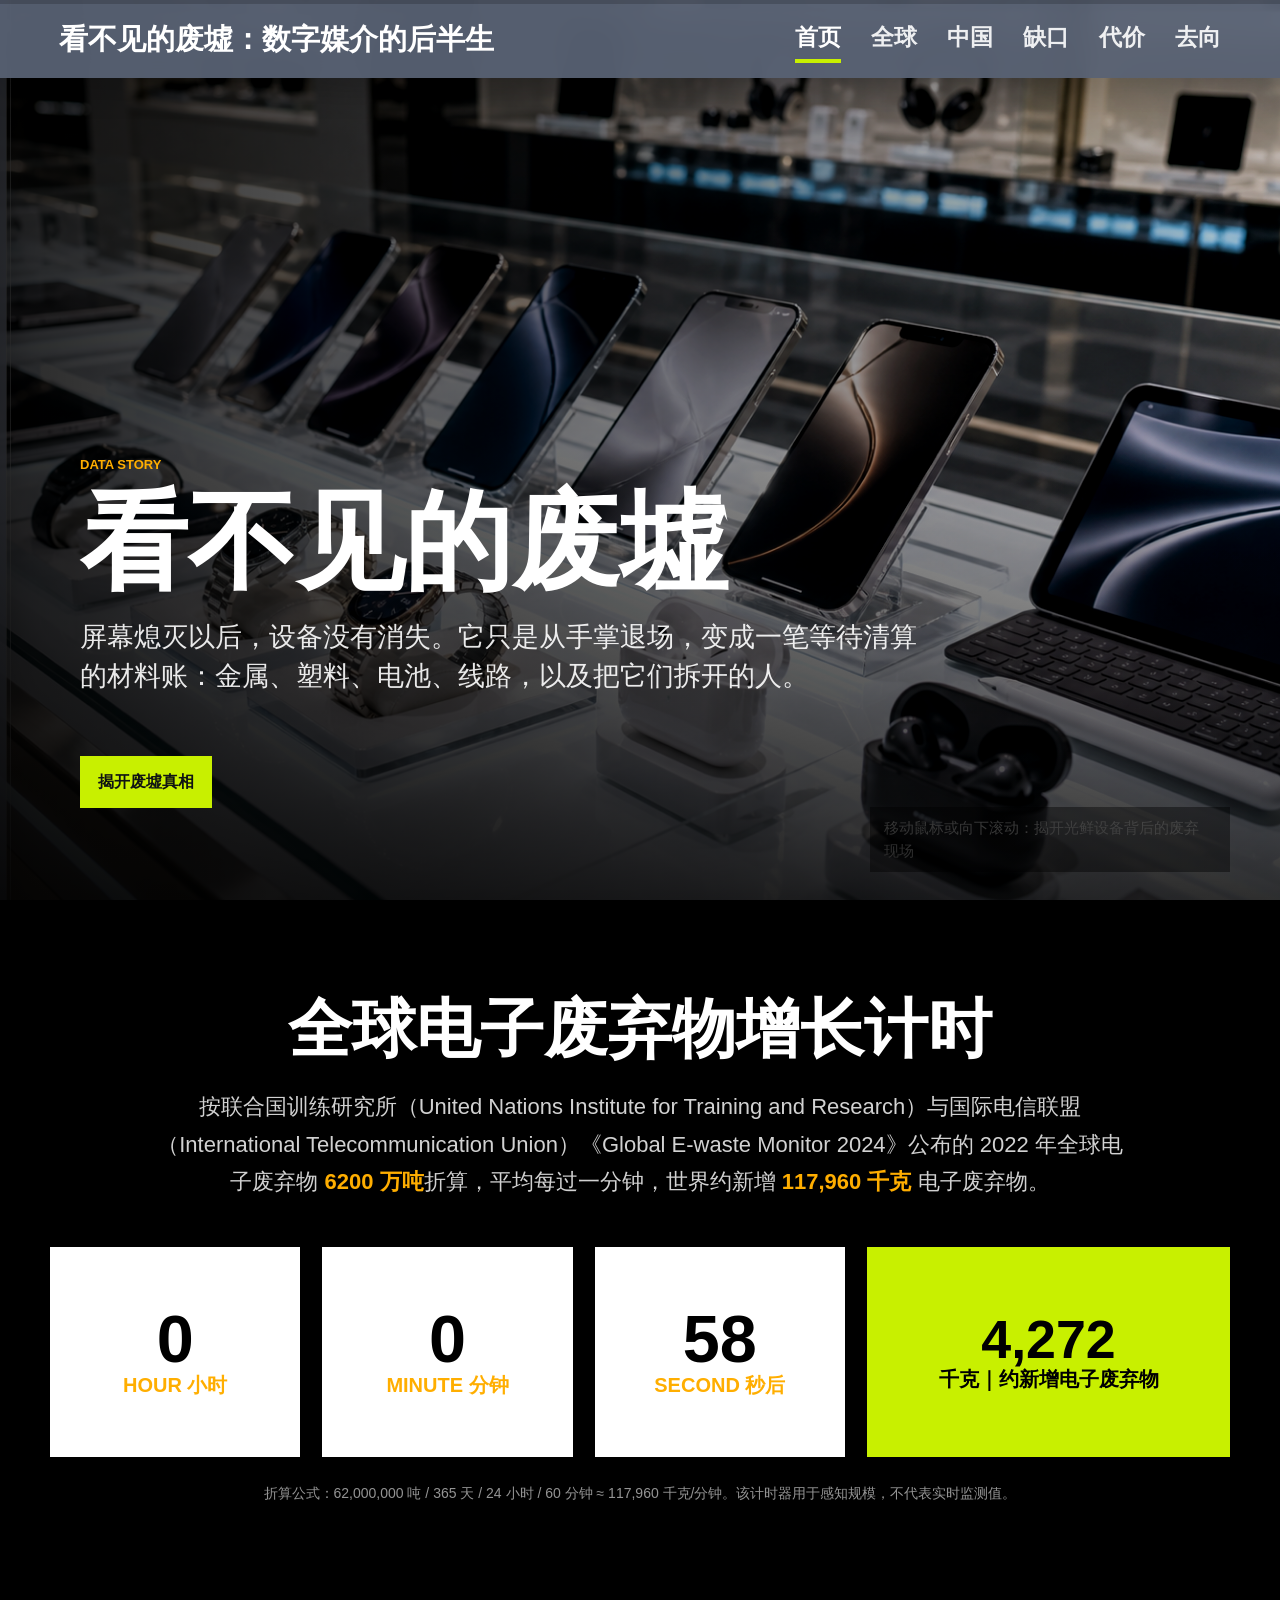
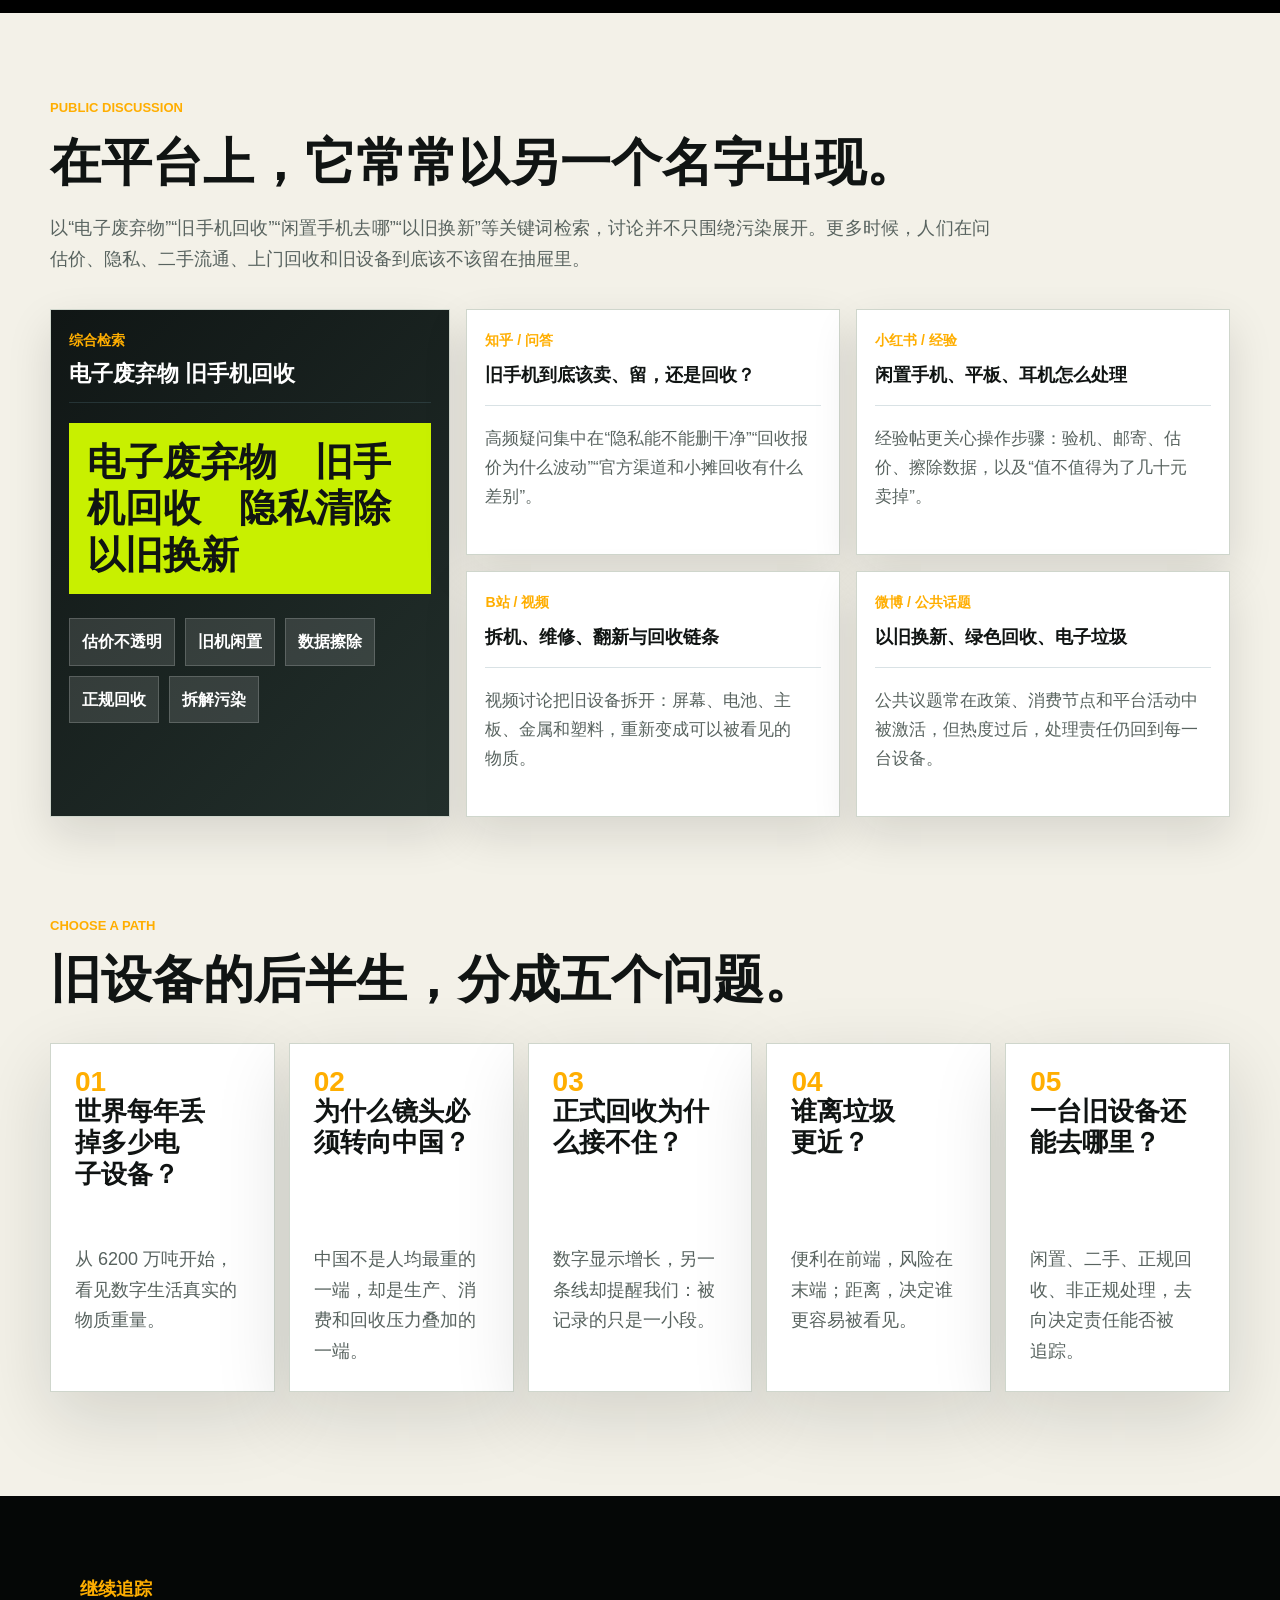
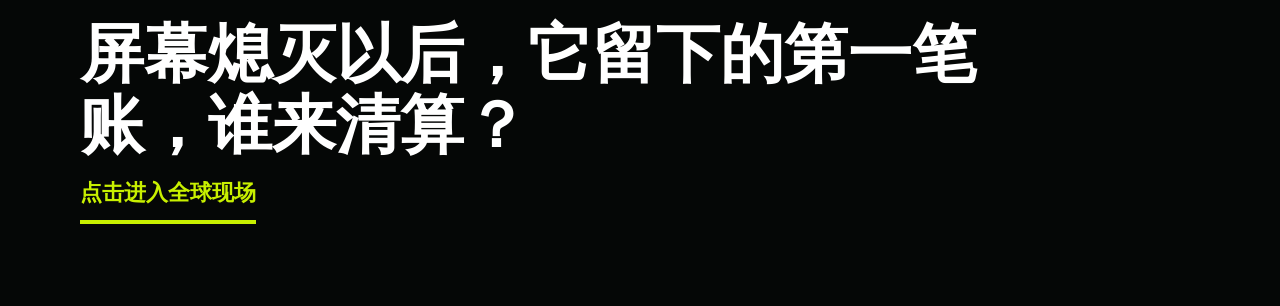
==== commit 1641feb5: "Refresh shared page asset cache" ====
--- a/index.html
+++ b/index.html
@@ -1,110 +1,110 @@
-<!doctype html>
-<html lang="zh-CN">
-<head>
-  <meta charset="utf-8">
-  <meta name="viewport" content="width=device-width, initial-scale=1">
-  <title>看不见的废墟：数字媒介的后半生</title>
-  <meta name="description" content="从全球电子废弃物规模、中国设备生产与回收缺口，追踪旧设备离开屏幕后进入的链条。">
-    <link rel="stylesheet" href="styles.css?v=20260719-30">
-  <link rel="icon" href="data:,">
-</head>
-<body class="home-page">
-  <div class="scroll-progress" aria-hidden="true"><span></span></div>
-  <nav class="site-nav" aria-label="专题导航"><a href="index.html">首页</a>
-    <a href="global.html">全球</a>
-    <a href="china.html">中国</a>
-    <a href="missing.html">缺口</a>
-    <a href="unequal.html">代价</a>
+<!doctype html>
+<html lang="zh-CN">
+<head>
+  <meta charset="utf-8">
+  <meta name="viewport" content="width=device-width, initial-scale=1">
+  <title>看不见的废墟：数字媒介的后半生</title>
+  <meta name="description" content="从全球电子废弃物规模、中国设备生产与回收缺口，追踪旧设备离开屏幕后进入的链条。">
+    <link rel="stylesheet" href="styles.css?v=20260720-57">
+  <link rel="icon" href="data:,">
+</head>
+<body class="home-page">
+  <div class="scroll-progress" aria-hidden="true"><span></span></div>
+  <nav class="site-nav" aria-label="专题导航"><a href="index.html">首页</a>
+    <a href="global.html">全球</a>
+    <a href="china.html">中国</a>
+    <a href="missing.html">缺口</a>
+    <a href="unequal.html">代价</a>
     <a href="afterlife.html">去向</a>
-  </nav>
-
-  <header class="hero home-hero" id="top">
-    <div class="image-compare hero__image" data-compare style="--split: 0%;">
-      <img class="compare-img compare-img--clean" src="assets/images/showroom-devices.png" alt="专卖店展柜里光鲜的新电子产品">
-      <div class="compare-layer" aria-hidden="true"><img class="compare-img compare-img--waste" src="assets/images/old-phones.jpg" alt=""></div>
-      <div class="compare-divider" aria-hidden="true"><span></span></div>
-      <p class="compare-hint">移动鼠标或向下滚动：揭开光鲜设备背后的废弃现场</p>
-    </div>
-    <div class="hero__shade"></div>
-    <div class="hero__content">
-      <p class="eyebrow">Data story</p>
-      <h1>看不见的废墟</h1>
-      <p class="hero__dek">屏幕熄灭以后，设备没有消失。它只是从手掌退场，变成一笔等待清算的材料账：金属、塑料、电池、线路，以及把它们拆开的人。</p>
-      <a class="start-link" href="global.html">揭开废墟真相</a>
-    </div>
-  </header>
-
-  <main>
-    <section class="timer-section" id="timer">
-      <div class="timer-inner">
-        <h2>全球电子废弃物增长计时</h2>
-        <p class="timer-lead">按联合国训练研究所（United Nations Institute for Training and Research）与国际电信联盟（International Telecommunication Union）《Global E-waste Monitor 2024》公布的 2022 年全球电子废弃物 <strong>6200 万吨</strong>折算，平均每过一分钟，世界约新增 <strong>117,960 千克</strong> 电子废弃物。</p>
-        <div class="timer-grid">
-          <div class="time-box"><strong id="elapsedHour">0</strong><span>HOUR  小时</span></div>
-          <div class="time-box"><strong id="elapsedMinute">0</strong><span>MINUTE  分钟</span></div>
-          <div class="time-box"><strong id="nextSecond">60</strong><span>SECOND  秒后</span></div>
-          <div class="time-box time-box--accent"><strong id="wasteSinceOpen">0</strong><span>千克｜约新增电子废弃物</span></div>
-        </div>
-        <p class="timer-note">折算公式：62,000,000 吨 / 365 天 / 24 小时 / 60 分钟 ≈ 117,960 千克/分钟。该计时器用于感知规模，不代表实时监测值。</p>
-      </div>
-    </section>
-
-    <section class="platform-section story-section">
-      <div class="section-title">
-        <p class="eyebrow">Public discussion</p>
-        <h2>在平台上，它常常以另一个名字出现。</h2>
-        <p class="wide-text">以“电子废弃物”“旧手机回收”“闲置手机去哪”“以旧换新”等关键词检索，讨论并不只围绕污染展开。更多时候，人们在问估价、隐私、二手流通、上门回收和旧设备到底该不该留在抽屉里。</p>
-      </div>
-      <div class="platform-board" aria-label="网络平台关于电子废弃物的讨论检索截图式整理">
-        <div class="platform-shot shot-large">
-          <div class="shot-top"><span>综合检索</span><b>电子废弃物 旧手机回收</b></div>
-          <div class="shot-search">电子废弃物　旧手机回收　隐私清除　以旧换新</div>
-          <div class="shot-tags"><span>估价不透明</span><span>旧机闲置</span><span>数据擦除</span><span>正规回收</span><span>拆解污染</span></div>
-        </div>
-        <div class="platform-shot platform-shot--interactive" tabindex="0">
-          <div class="shot-top"><span>知乎 / 问答</span><b>旧手机到底该卖、留，还是回收？</b></div>
-          <p>高频疑问集中在“隐私能不能删干净”“回收报价为什么波动”“官方渠道和小摊回收有什么差别”。</p>
-          <div class="platform-cloud" data-platform="zhihu" data-label="知乎讨论词云" aria-hidden="true"></div>
-        </div>
-        <div class="platform-shot platform-shot--interactive" tabindex="0">
-          <div class="shot-top"><span>小红书 / 经验</span><b>闲置手机、平板、耳机怎么处理</b></div>
-          <p>经验帖更关心操作步骤：验机、邮寄、估价、擦除数据，以及“值不值得为了几十元卖掉”。</p>
-          <div class="platform-cloud" data-platform="redbook" data-label="小红书经验词云" aria-hidden="true"></div>
-        </div>
-        <div class="platform-shot platform-shot--interactive" tabindex="0">
-          <div class="shot-top"><span>B站 / 视频</span><b>拆机、维修、翻新与回收链条</b></div>
-          <p>视频讨论把旧设备拆开：屏幕、电池、主板、金属和塑料，重新变成可以被看见的物质。</p>
-          <div class="platform-cloud" data-platform="bilibili" data-label="B站视频词云" aria-hidden="true"></div>
-        </div>
-        <div class="platform-shot platform-shot--interactive" tabindex="0">
-          <div class="shot-top"><span>微博 / 公共话题</span><b>以旧换新、绿色回收、电子垃圾</b></div>
-          <p>公共议题常在政策、消费节点和平台活动中被激活，但热度过后，处理责任仍回到每一台设备。</p>
-          <div class="platform-cloud" data-platform="weibo" data-label="微博公共话题词云" aria-hidden="true"></div>
-        </div>
-      </div>
-    </section>
-    <section class="home-map">
-      <div class="section-title">
-        <p class="eyebrow">Choose a path</p>
-        <h2>旧设备的后半生，分成五个问题。</h2>
-      </div>
-      <div class="path-grid">
-        <a class="path-card" href="global.html"><span>01</span><h3>世界每年丢掉多少电子设备？</h3><p>从 6200 万吨开始，看见数字生活真实的物质重量。</p></a>
-        <a class="path-card" href="china.html"><span>02</span><h3>为什么镜头必须转向中国？</h3><p>中国不是人均最重的一端，却是生产、消费和回收压力叠加的一端。</p></a>
-        <a class="path-card" href="missing.html"><span>03</span><h3>正式回收为什么接不住？</h3><p>数字显示增长，另一条线却提醒我们：被记录的只是一小段。</p></a>
-        <a class="path-card" href="unequal.html"><span>04</span><h3>谁离垃圾更近？</h3><p>便利在前端，风险在末端；距离，决定谁更容易被看见。</p></a>
+  </nav>
+
+  <header class="hero home-hero" id="top">
+    <div class="image-compare hero__image" data-compare style="--split: 0%;">
+      <img class="compare-img compare-img--clean" src="assets/images/showroom-devices.png" alt="专卖店展柜里光鲜的新电子产品">
+      <div class="compare-layer" aria-hidden="true"><img class="compare-img compare-img--waste" src="assets/images/old-phones.jpg" alt=""></div>
+      <div class="compare-divider" aria-hidden="true"><span></span></div>
+      <p class="compare-hint">移动鼠标或向下滚动：揭开光鲜设备背后的废弃现场</p>
+    </div>
+    <div class="hero__shade"></div>
+    <div class="hero__content">
+      <p class="eyebrow">Data story</p>
+      <h1>看不见的废墟</h1>
+      <p class="hero__dek">屏幕熄灭以后，设备没有消失。它只是从手掌退场，变成一笔等待清算的材料账：金属、塑料、电池、线路，以及把它们拆开的人。</p>
+      <a class="start-link" href="global.html">揭开废墟真相</a>
+    </div>
+  </header>
+
+  <main>
+    <section class="timer-section" id="timer">
+      <div class="timer-inner">
+        <h2>全球电子废弃物增长计时</h2>
+        <p class="timer-lead">按联合国训练研究所（United Nations Institute for Training and Research）与国际电信联盟（International Telecommunication Union）《Global E-waste Monitor 2024》公布的 2022 年全球电子废弃物 <strong>6200 万吨</strong>折算，平均每过一分钟，世界约新增 <strong>117,960 千克</strong> 电子废弃物。</p>
+        <div class="timer-grid">
+          <div class="time-box"><strong id="elapsedHour">0</strong><span>HOUR  小时</span></div>
+          <div class="time-box"><strong id="elapsedMinute">0</strong><span>MINUTE  分钟</span></div>
+          <div class="time-box"><strong id="nextSecond">60</strong><span>SECOND  秒后</span></div>
+          <div class="time-box time-box--accent"><strong id="wasteSinceOpen">0</strong><span>千克｜约新增电子废弃物</span></div>
+        </div>
+        <p class="timer-note">折算公式：62,000,000 吨 / 365 天 / 24 小时 / 60 分钟 ≈ 117,960 千克/分钟。该计时器用于感知规模，不代表实时监测值。</p>
+      </div>
+    </section>
+
+    <section class="platform-section story-section">
+      <div class="section-title">
+        <p class="eyebrow">Public discussion</p>
+        <h2>在平台上，它常常以另一个名字出现。</h2>
+        <p class="wide-text">以“电子废弃物”“旧手机回收”“闲置手机去哪”“以旧换新”等关键词检索，讨论并不只围绕污染展开。更多时候，人们在问估价、隐私、二手流通、上门回收和旧设备到底该不该留在抽屉里。</p>
+      </div>
+      <div class="platform-board" aria-label="网络平台关于电子废弃物的讨论检索截图式整理">
+        <div class="platform-shot shot-large">
+          <div class="shot-top"><span>综合检索</span><b>电子废弃物 旧手机回收</b></div>
+          <div class="shot-search">电子废弃物　旧手机回收　隐私清除　以旧换新</div>
+          <div class="shot-tags"><span>估价不透明</span><span>旧机闲置</span><span>数据擦除</span><span>正规回收</span><span>拆解污染</span></div>
+        </div>
+        <div class="platform-shot platform-shot--interactive" tabindex="0">
+          <div class="shot-top"><span>知乎 / 问答</span><b>旧手机到底该卖、留，还是回收？</b></div>
+          <p>高频疑问集中在“隐私能不能删干净”“回收报价为什么波动”“官方渠道和小摊回收有什么差别”。</p>
+          <div class="platform-cloud" data-platform="zhihu" data-label="知乎讨论词云" aria-hidden="true"></div>
+        </div>
+        <div class="platform-shot platform-shot--interactive" tabindex="0">
+          <div class="shot-top"><span>小红书 / 经验</span><b>闲置手机、平板、耳机怎么处理</b></div>
+          <p>经验帖更关心操作步骤：验机、邮寄、估价、擦除数据，以及“值不值得为了几十元卖掉”。</p>
+          <div class="platform-cloud" data-platform="redbook" data-label="小红书经验词云" aria-hidden="true"></div>
+        </div>
+        <div class="platform-shot platform-shot--interactive" tabindex="0">
+          <div class="shot-top"><span>B站 / 视频</span><b>拆机、维修、翻新与回收链条</b></div>
+          <p>视频讨论把旧设备拆开：屏幕、电池、主板、金属和塑料，重新变成可以被看见的物质。</p>
+          <div class="platform-cloud" data-platform="bilibili" data-label="B站视频词云" aria-hidden="true"></div>
+        </div>
+        <div class="platform-shot platform-shot--interactive" tabindex="0">
+          <div class="shot-top"><span>微博 / 公共话题</span><b>以旧换新、绿色回收、电子垃圾</b></div>
+          <p>公共议题常在政策、消费节点和平台活动中被激活，但热度过后，处理责任仍回到每一台设备。</p>
+          <div class="platform-cloud" data-platform="weibo" data-label="微博公共话题词云" aria-hidden="true"></div>
+        </div>
+      </div>
+    </section>
+    <section class="home-map">
+      <div class="section-title">
+        <p class="eyebrow">Choose a path</p>
+        <h2>旧设备的后半生，分成五个问题。</h2>
+      </div>
+      <div class="path-grid">
+        <a class="path-card" href="global.html"><span>01</span><h3>世界每年丢掉多少电子设备？</h3><p>从 6200 万吨开始，看见数字生活真实的物质重量。</p></a>
+        <a class="path-card" href="china.html"><span>02</span><h3>为什么镜头必须转向中国？</h3><p>中国不是人均最重的一端，却是生产、消费和回收压力叠加的一端。</p></a>
+        <a class="path-card" href="missing.html"><span>03</span><h3>正式回收为什么接不住？</h3><p>数字显示增长，另一条线却提醒我们：被记录的只是一小段。</p></a>
+        <a class="path-card" href="unequal.html"><span>04</span><h3>谁离垃圾更近？</h3><p>便利在前端，风险在末端；距离，决定谁更容易被看见。</p></a>
         <a class="path-card" href="afterlife.html"><span>05</span><h3>一台旧设备还能去哪里？</h3><p>闲置、二手、正规回收、非正规处理，去向决定责任能否被追踪。</p></a>
-      </div>
-    </section>
-  </main>
-
-  <footer class="footer footer--question">
-    <a class="footer-question" href="global.html">
-      <span>继续追踪</span>
-      <strong>屏幕熄灭以后，它留下的第一笔账，谁来清算？</strong>
-      <small>点击进入全球现场</small>
-    </a>
-  </footer>
-    <script src="script.js?v=20260719-30"></script>
-</body>
-</html>
+      </div>
+    </section>
+  </main>
+
+  <footer class="footer footer--question">
+    <a class="footer-question" href="global.html">
+      <span>继续追踪</span>
+      <strong>屏幕熄灭以后，它留下的第一笔账，谁来清算？</strong>
+      <small>点击进入全球现场</small>
+    </a>
+  </footer>
+    <script src="script.js?v=20260720-57"></script>
+</body>
+</html>
--- a/styles.css
+++ b/styles.css
@@ -3085,8 +3085,9 @@
 .afterlife-page .v37-balanced-layout {
   width: min(1180px, calc(100% - 40px)) !important;
   grid-template-columns: minmax(0, .9fr) minmax(430px, 1.1fr) !important;
-  gap: 56px !important;
+  gap: clamp(80px, 5vw, 96px) !important;
   align-items: center !important;
+  padding-inline: 0 !important;
 }
 
 .afterlife-page .v37-balanced-layout.v37-visual-first {
@@ -3168,3 +3169,2459 @@
     font-size: 34px !important;
   }
 }
+
+/* Afterlife v42: compact horizontal dashboards inspired by the other chapters. */
+.afterlife-page .v37-balanced-layout {
+  grid-template-columns: minmax(0, .82fr) minmax(0, 1.18fr) !important;
+  gap: 72px !important;
+}
+
+.afterlife-page .v37-balanced-layout.v37-visual-first {
+  grid-template-columns: minmax(0, 1.18fr) minmax(0, .82fr) !important;
+}
+
+.afterlife-page .v37-visual-col > .afterlife-dashboard {
+  width: 100% !important;
+  min-height: 0 !important;
+  height: auto !important;
+  margin: 0 !important;
+}
+
+.afterlife-dashboard {
+  --dash-bg: #071411;
+  --dash-card: #0f201b;
+  --dash-card-2: #132720;
+  --dash-line: rgba(125, 163, 153, .24);
+  --dash-copy: #a8bbb4;
+  position: relative;
+  isolation: isolate;
+  overflow: hidden;
+  min-width: 0;
+  color: #f7fbf9;
+  background:
+    radial-gradient(circle at 12% 0%, rgba(57, 191, 242, .13), transparent 28%),
+    radial-gradient(circle at 92% 10%, rgba(157, 117, 255, .12), transparent 24%),
+    linear-gradient(rgba(110, 147, 137, .07) 1px, transparent 1px),
+    linear-gradient(90deg, rgba(110, 147, 137, .07) 1px, transparent 1px),
+    var(--dash-bg);
+  background-size: auto, auto, 48px 48px, 48px 48px, auto;
+  border: 1px solid #29423a;
+  border-radius: 12px;
+  box-shadow: 0 24px 60px rgba(9, 20, 17, .2);
+}
+
+.afterlife-dashboard::before {
+  content: "";
+  position: absolute;
+  z-index: 3;
+  top: 0;
+  left: 7%;
+  right: 7%;
+  height: 2px;
+  background: linear-gradient(90deg, transparent, #39bff2 25%, #9d75ff 58%, #c4f500, transparent);
+  box-shadow: 0 0 18px rgba(57, 191, 242, .7);
+}
+
+.afterlife-dash-head {
+  display: flex;
+  justify-content: space-between;
+  align-items: flex-end;
+  gap: 20px;
+  min-height: 74px;
+  padding: 14px 18px 13px;
+  border-bottom: 1px solid var(--dash-line);
+}
+
+.afterlife-dash-head span {
+  display: block;
+  margin-bottom: 5px;
+  color: #ffb219;
+  font-size: 9px;
+  font-weight: 850;
+  letter-spacing: .08em;
+}
+
+.afterlife-dash-head h3 {
+  max-width: none;
+  margin: 0;
+  color: #fff;
+  font-size: clamp(19px, 1.45vw, 24px);
+  line-height: 1.14;
+}
+
+.afterlife-dash-head > b {
+  flex: 0 0 auto;
+  padding: 6px 8px;
+  color: #c4f500;
+  font-size: 9px;
+  letter-spacing: .08em;
+  background: rgba(196, 245, 0, .08);
+  border: 1px solid rgba(196, 245, 0, .35);
+  border-radius: 999px;
+}
+
+.afterlife-kpi-grid {
+  display: grid;
+  grid-template-columns: repeat(4, minmax(0, 1fr));
+  gap: 6px;
+  padding: 8px 10px;
+  border-bottom: 1px solid var(--dash-line);
+}
+
+.afterlife-kpi-grid article {
+  position: relative;
+  min-width: 0;
+  min-height: 64px;
+  overflow: hidden;
+  padding: 8px 9px 7px 11px;
+  background: linear-gradient(145deg, color-mix(in srgb, var(--card-accent) 22%, #14251f), #101e1a 68%);
+  border: 1px solid color-mix(in srgb, var(--card-accent) 38%, #263b34);
+  border-radius: 8px;
+  box-shadow: inset 0 1px rgba(255,255,255,.06), 0 8px 18px rgba(0,0,0,.14);
+}
+
+.afterlife-kpi-grid article::after {
+  content: "";
+  position: absolute;
+  inset: auto -20% -55% 38%;
+  height: 80px;
+  background: radial-gradient(circle, color-mix(in srgb, var(--card-accent) 30%, transparent), transparent 66%);
+}
+
+.afterlife-kpi-grid span,
+.afterlife-kpi-grid small {
+  position: relative;
+  z-index: 1;
+  display: block;
+  white-space: nowrap;
+  overflow: hidden;
+  text-overflow: ellipsis;
+}
+
+.afterlife-kpi-grid span { color: #d9e4e0; font-size: 9px; }
+.afterlife-kpi-grid strong {
+  position: relative;
+  z-index: 1;
+  display: block;
+  margin: 4px 0 3px;
+  color: var(--card-accent);
+  font-size: clamp(23px, 1.8vw, 30px);
+  line-height: .95;
+  font-variant-numeric: tabular-nums;
+}
+.afterlife-kpi-grid small { color: #8fa49d; font-size: 8px; }
+
+.route-console-grid,
+.diagnostic-console-grid {
+  display: grid;
+  gap: 10px;
+  padding: 8px 10px 10px;
+}
+
+.route-console-grid { grid-template-columns: minmax(0, 1.36fr) minmax(190px, .76fr); }
+.diagnostic-console-grid { grid-template-columns: minmax(0, 1.18fr) minmax(205px, .82fr); }
+
+.route-choice-panel,
+.route-audit-module,
+.diagnostic-field-panel,
+.diagnostic-trace-panel {
+  min-width: 0;
+  background: rgba(14, 29, 24, .9);
+  border: 1px solid var(--dash-line);
+  border-radius: 8px;
+}
+
+.afterlife-panel-head,
+.route-audit-module > header,
+.diagnostic-trace-panel > header {
+  display: flex;
+  justify-content: space-between;
+  align-items: center;
+  gap: 12px;
+  min-height: 41px;
+  padding: 8px 10px;
+  border-bottom: 1px solid var(--dash-line);
+}
+
+.afterlife-panel-head b,
+.route-audit-module > header span,
+.diagnostic-trace-panel > header span { display: block; font-size: 12px; }
+.afterlife-panel-head small { display: block; margin-top: 3px; color: var(--dash-copy); font-size: 8px; }
+.afterlife-panel-head > span,
+.route-audit-module > header b,
+.diagnostic-trace-panel > header b { color: #ffb219; font-size: 8px; text-align: right; }
+
+.route-proof-legend {
+  display: flex;
+  justify-content: flex-end;
+  gap: 10px;
+  padding: 5px 11px 0;
+  color: #70877f;
+  font-size: 8px;
+}
+
+.route-choice-list { display: grid; gap: 5px; padding: 5px 8px 8px; }
+.route-choice-list button {
+  display: grid;
+  grid-template-columns: 24px minmax(0, 1fr) 50px 28px;
+  align-items: center;
+  gap: 7px;
+  min-height: 47px;
+  padding: 6px 7px;
+  color: #f7fbf9;
+  text-align: left;
+  background: #10211b;
+  border: 1px solid #2d453d;
+  border-radius: 6px;
+  cursor: pointer;
+  transition: transform .2s ease, border-color .2s ease, background .2s ease;
+}
+.route-choice-list button:hover,
+.route-choice-list button:focus-visible,
+.route-choice-list button.active {
+  background: linear-gradient(90deg, rgba(196,245,0,.1), #10211b 54%);
+  border-color: #9ac400;
+  transform: translateX(3px);
+  outline: none;
+}
+.route-choice-list em { color: #ffb219; font-size: 11px; font-style: normal; font-weight: 850; }
+.route-choice-list span { min-width: 0; }
+.route-choice-list span b,
+.route-choice-list span small { display: block; }
+.route-choice-list span b { font-size: 12px; }
+.route-choice-list span small { margin-top: 2px; overflow: hidden; color: #81968f; font-size: 8px; text-overflow: ellipsis; white-space: nowrap; }
+.route-choice-list > button > i { display: flex; gap: 4px; }
+.route-choice-list u {
+  width: 13px;
+  height: 5px;
+  background: #293b35;
+  border-radius: 999px;
+  text-decoration: none;
+}
+.route-choice-list u.on { background: #c4f500; box-shadow: 0 0 8px rgba(196,245,0,.35); }
+.route-choice-list button > strong { color: #a7bbb4; font-size: 10px; text-align: right; }
+
+.route-audit-module {
+  display: flex;
+  flex-direction: column;
+  align-items: stretch;
+  padding-bottom: 11px;
+}
+.route-score-ring {
+  display: grid;
+  place-items: center;
+  align-self: center;
+  width: 72px;
+  aspect-ratio: 1;
+  margin: 10px auto 6px;
+  background: radial-gradient(circle at center, #0e1d19 0 52%, transparent 53%), conic-gradient(var(--ring-color) calc(var(--score) * 1%), #2b3c36 0);
+  border-radius: 50%;
+  box-shadow: 0 0 18px color-mix(in srgb, var(--ring-color) 22%, transparent);
+}
+.route-score-ring strong { grid-area: 1 / 1; font-size: 18px; }
+.route-score-ring small { grid-area: 1 / 1; align-self: end; margin-bottom: 16px; color: #849890; font-size: 7px; }
+.route-audit-module h4 { margin: 0; padding: 0 12px; font-size: 21px; text-align: center; }
+.route-audit-module p { min-height: 52px; margin: 6px 0 7px; padding: 0 12px; color: #aebfb9; font-size: 10px; line-height: 1.5; text-align: justify; }
+.route-audit-checks { display: grid; grid-template-columns: repeat(3, 1fr); gap: 5px; padding: 0 10px; }
+.route-audit-checks i {
+  padding: 7px 2px;
+  color: #657a73;
+  font-size: 8px;
+  font-style: normal;
+  text-align: center;
+  background: #13241e;
+  border-top: 3px solid #31423c;
+}
+.route-audit-checks i.on { color: #fff; border-color: #c4f500; }
+
+.afterlife-dash-foot {
+  display: flex;
+  align-items: center;
+  justify-content: center;
+  gap: 8px;
+  min-height: 38px;
+  padding: 8px 12px;
+  color: #8da198;
+  font-size: 8px;
+  border-top: 1px solid var(--dash-line);
+}
+.afterlife-dash-foot i { width: 18px; height: 1px; background: linear-gradient(90deg, #4f665d, #c4f500); }
+
+.diagnostic-route-tabs {
+  display: grid;
+  grid-template-columns: repeat(4, minmax(0, 1fr));
+  gap: 5px;
+  padding: 6px 8px;
+}
+.diagnostic-route-tabs button {
+  min-width: 0;
+  padding: 6px 4px;
+  overflow: hidden;
+  color: #8ea29b;
+  font-size: 8px;
+  text-overflow: ellipsis;
+  white-space: nowrap;
+  background: #10201b;
+  border: 1px solid #2d433b;
+  border-radius: 5px;
+  cursor: pointer;
+}
+.diagnostic-route-tabs button:hover,
+.diagnostic-route-tabs button:focus-visible,
+.diagnostic-route-tabs button.active { color: #07120f; background: #c4f500; border-color: #c4f500; outline: none; }
+
+.diagnostic-field-list { display: grid; gap: 4px; padding: 0 8px 8px; }
+.diagnostic-field-list > div {
+  display: grid;
+  grid-template-columns: 24px minmax(0, 1fr) 70px 34px;
+  align-items: center;
+  gap: 7px;
+  min-height: 43px;
+  padding: 5px 7px;
+  background: #10201b;
+  border: 1px solid #2b4038;
+  border-radius: 5px;
+}
+.diagnostic-field-list em { color: #ffb219; font-size: 10px; font-style: normal; font-weight: 850; }
+.diagnostic-field-list span b,
+.diagnostic-field-list span small { display: block; }
+.diagnostic-field-list span b { font-size: 11px; }
+.diagnostic-field-list span small { margin-top: 2px; color: #7e938b; font-size: 8px; }
+.diagnostic-field-list i { height: 6px; overflow: hidden; background: #2b3c36; border-radius: 999px; }
+.diagnostic-field-list i u { display: block; width: 12%; height: 100%; background: #ff6542; text-decoration: none; transition: width .3s ease, background .3s ease; }
+.diagnostic-field-list strong { color: #ff8065; font-size: 8px; text-align: right; }
+.diagnostic-field-list .present { border-color: rgba(196,245,0,.42); }
+.diagnostic-field-list .present i u { width: 100%; background: #c4f500; }
+.diagnostic-field-list .present strong { color: #c4f500; }
+
+.diagnostic-trace-panel { padding-bottom: 11px; }
+.diagnostic-trace-panel h4 { margin: 10px 12px 5px; font-size: 20px; }
+.diagnostic-trace-panel > p { min-height: 64px; margin: 0; padding: 0 12px; color: #a9bbb5; font-size: 10px; line-height: 1.5; text-align: justify; }
+.diagnostic-time-spine {
+  display: grid;
+  grid-template-columns: auto 1fr auto 1fr auto 1fr auto;
+  align-items: center;
+  gap: 4px;
+  margin: 9px 11px;
+}
+.diagnostic-time-spine span { color: #647971; font-size: 8px; }
+.diagnostic-time-spine span.on { color: #fff; }
+.diagnostic-time-spine i { height: 2px; background: #32453e; }
+.diagnostic-time-spine span.on + i { background: #c4f500; }
+.diagnostic-continuity-bars { display: grid; gap: 7px; padding: 0 12px; }
+.diagnostic-continuity-bars > div { display: grid; grid-template-columns: 48px 1fr; align-items: center; gap: 7px; }
+.diagnostic-continuity-bars span { color: #80958d; font-size: 8px; }
+.diagnostic-continuity-bars i { height: 6px; overflow: hidden; background: #2b3c36; border-radius: 999px; }
+.diagnostic-continuity-bars u { display: block; width: var(--w); height: 100%; background: linear-gradient(90deg, #39bff2, #9d75ff, #c4f500); text-decoration: none; transition: width .35s ease; }
+
+.diagnostic-dash-foot strong { color: #ffb219; font-size: 14px; }
+
+@media (max-width: 980px) {
+  .afterlife-page .v37-balanced-layout,
+  .afterlife-page .v37-balanced-layout.v37-visual-first {
+    grid-template-columns: 1fr !important;
+    gap: 36px !important;
+  }
+}
+
+@media (max-width: 640px) {
+  .afterlife-dash-head { align-items: flex-start; flex-direction: column; gap: 9px; }
+  .afterlife-kpi-grid { grid-template-columns: repeat(2, minmax(0, 1fr)); }
+  .route-console-grid,
+  .diagnostic-console-grid { grid-template-columns: 1fr; }
+  .route-audit-module p,
+  .diagnostic-trace-panel > p { min-height: 0; }
+  .afterlife-dash-foot { flex-wrap: wrap; }
+}
+
+@media (prefers-reduced-motion: reduce) {
+  .route-choice-list button,
+  .diagnostic-field-list i u,
+  .diagnostic-continuity-bars u { transition: none; }
+}
+
+/* Afterlife v43: two deliberately different, chapter-unique visual systems. */
+.afterlife-page .v37-visual-col > .route-dispatch-board,
+.afterlife-page .v37-visual-col > .custody-forensics-board {
+  width: 100% !important;
+  height: 620px !important;
+  min-height: 620px !important;
+  margin: 0 !important;
+}
+
+/* Visual one: a logistics departure board and tear-off route ticket. */
+.route-dispatch-board {
+  --dispatch-accent: #c4f500;
+  position: relative;
+  overflow: hidden;
+  color: #eef8ff;
+  background:
+    linear-gradient(rgba(66, 138, 172, .08) 1px, transparent 1px),
+    linear-gradient(90deg, rgba(66, 138, 172, .08) 1px, transparent 1px),
+    radial-gradient(circle at 92% 2%, rgba(0, 192, 255, .16), transparent 33%),
+    #07121f;
+  background-size: 32px 32px, 32px 32px, auto, auto;
+  border: 1px solid #1f5c76;
+  box-shadow: 0 25px 60px rgba(9, 25, 38, .23);
+}
+.route-dispatch-board::before,
+.route-dispatch-board::after {
+  content: "";
+  position: absolute;
+  z-index: 3;
+  width: 82px;
+  height: 16px;
+  border-top: 2px solid #36c9ff;
+}
+.route-dispatch-board::before { top: 8px; left: 9px; border-left: 2px solid #36c9ff; transform: skewX(-28deg); }
+.route-dispatch-board::after { right: 9px; bottom: 8px; border-right: 2px solid var(--dispatch-accent); border-top: 0; border-bottom: 2px solid var(--dispatch-accent); transform: skewX(-28deg); }
+.dispatch-head {
+  display: flex;
+  justify-content: space-between;
+  align-items: center;
+  gap: 18px;
+  height: 90px;
+  padding: 17px 20px 14px;
+  background: linear-gradient(90deg, rgba(8,35,53,.94), rgba(6,20,33,.76));
+  border-bottom: 1px solid #1c536d;
+}
+.dispatch-head > div:first-child span { color: #42d6ff; font-size: 9px; font-weight: 850; letter-spacing: .09em; }
+.dispatch-head h3 { margin: 6px 0 0; color: #fff; font-size: 24px; line-height: 1.12; }
+.dispatch-identity {
+  display: grid;
+  grid-template-columns: auto auto;
+  gap: 2px 10px;
+  min-width: 145px;
+  padding: 9px 11px;
+  background: #0c2130;
+  border: 1px solid #2b6d89;
+  box-shadow: inset 4px 0 var(--dispatch-accent);
+}
+.dispatch-identity small { color: #6b97aa; font-size: 7px; }
+.dispatch-identity b { grid-row: 2; color: #fff; font-size: 12px; font-variant-numeric: tabular-nums; letter-spacing: .08em; }
+.dispatch-identity em { grid-column: 2; grid-row: 1 / 3; align-self: center; color: var(--dispatch-accent); font-size: 8px; font-style: normal; font-weight: 850; text-align: right; }
+.dispatch-main {
+  display: grid;
+  grid-template-columns: minmax(0, 1.38fr) minmax(190px, .78fr);
+  gap: 12px;
+  height: 342px;
+  padding: 13px 14px 11px;
+}
+.dispatch-table,
+.dispatch-ticket { min-width: 0; }
+.dispatch-table {
+  padding: 9px;
+  background: rgba(6, 19, 30, .82);
+  border: 1px solid #1b4c63;
+  box-shadow: inset 0 0 28px rgba(42, 163, 210, .06);
+}
+.dispatch-table > header {
+  display: grid;
+  grid-template-columns: 30px minmax(0, 1fr) 72px 42px;
+  gap: 8px;
+  align-items: center;
+  min-height: 31px;
+  padding: 0 8px;
+  color: #628fa3;
+  font-size: 7px;
+  letter-spacing: .06em;
+  border-bottom: 1px solid #1c4a5e;
+}
+.dispatch-table > header span:nth-child(3),
+.dispatch-table > header span:nth-child(4) { text-align: right; }
+.dispatch-rows { display: grid; gap: 5px; padding-top: 6px; }
+.dispatch-rows button {
+  display: grid;
+  grid-template-columns: 30px minmax(0, 1fr) 72px 42px;
+  gap: 8px;
+  align-items: center;
+  min-height: 60px;
+  padding: 7px 8px;
+  color: #dcebf0;
+  text-align: left;
+  background: repeating-linear-gradient(0deg, rgba(255,255,255,.025) 0 1px, transparent 1px 4px), #0b2130;
+  border: 1px solid #244f63;
+  cursor: pointer;
+  transition: border-color .2s ease, transform .2s ease, background .2s ease;
+}
+.dispatch-rows button:hover,
+.dispatch-rows button:focus-visible,
+.dispatch-rows button.active {
+  background: linear-gradient(90deg, color-mix(in srgb, var(--dispatch-accent) 12%, #0b2130), #0b2130 62%);
+  border-color: var(--dispatch-accent);
+  transform: translateX(3px);
+  outline: none;
+}
+.dispatch-rows em { color: #42d6ff; font-size: 11px; font-style: normal; font-weight: 900; }
+.dispatch-rows span b,
+.dispatch-rows span small { display: block; }
+.dispatch-rows span b { color: #fff; font-size: 13px; letter-spacing: .08em; }
+.dispatch-rows span small { margin-top: 3px; color: #7898a7; font-size: 8px; }
+.dispatch-rows button > i { display: flex; justify-content: flex-end; gap: 5px; }
+.dispatch-rows u { width: 17px; height: 7px; background: #213b48; border: 1px solid #31566a; text-decoration: none; }
+.dispatch-rows u.on { background: var(--dispatch-accent); border-color: var(--dispatch-accent); box-shadow: 0 0 8px color-mix(in srgb, var(--dispatch-accent) 45%, transparent); }
+.dispatch-rows button > strong { color: #9bb2bc; font-size: 11px; text-align: right; }
+.dispatch-ticket {
+  position: relative;
+  overflow: hidden;
+  background: #dff6fa;
+  color: #08202b;
+  border: 1px solid #60c9e7;
+  box-shadow: 8px 8px 0 rgba(38, 151, 190, .13);
+}
+.dispatch-ticket::before,
+.dispatch-ticket::after {
+  content: "";
+  position: absolute;
+  right: -9px;
+  width: 18px;
+  height: 18px;
+  background: #07121f;
+  border-radius: 50%;
+}
+.dispatch-ticket::before { top: 91px; }
+.dispatch-ticket::after { top: 118px; }
+.dispatch-ticket > header {
+  display: flex;
+  justify-content: space-between;
+  align-items: center;
+  min-height: 42px;
+  padding: 9px 13px;
+  color: #d9f8ff;
+  background: #0c789e;
+}
+.dispatch-ticket > header span { font-size: 8px; font-weight: 850; letter-spacing: .08em; }
+.dispatch-ticket > header b { font-size: 10px; letter-spacing: .06em; }
+.dispatch-ticket-body { padding: 14px 14px 9px; }
+.dispatch-ticket-body > small { color: #52808f; font-size: 7px; letter-spacing: .1em; }
+.dispatch-ticket h4 { margin: 4px 0 7px; font-size: 25px; line-height: 1.1; }
+.dispatch-ticket p { min-height: 58px; margin: 0; color: #345563; font-size: 9px; line-height: 1.55; text-align: justify; }
+.dispatch-ticket-score { display: flex; justify-content: space-between; align-items: flex-end; margin-top: 9px; padding-top: 8px; border-top: 1px dashed #69a9bd; }
+.dispatch-ticket-score span { color: #4f7d8d; font-size: 7px; }
+.dispatch-ticket-score b { color: #08799d; font-size: 22px; }
+.dispatch-checks { display: grid; grid-template-columns: repeat(3, 1fr); gap: 4px; margin-top: 6px; }
+.dispatch-checks i { padding: 5px 2px; color: #79939c; font-size: 7px; font-style: normal; text-align: center; background: #c4dadd; border-bottom: 3px solid #91aeb7; }
+.dispatch-checks i.on { color: #062c37; background: color-mix(in srgb, var(--dispatch-accent) 34%, #dff6fa); border-color: var(--dispatch-accent); }
+.dispatch-meter { margin-top: 8px; }
+.dispatch-meter > i { display: block; height: 6px; overflow: hidden; background: #aec9ce; }
+.dispatch-meter u { display: block; width: var(--w); height: 100%; background: linear-gradient(90deg, #0788b1, var(--dispatch-accent)); text-decoration: none; transition: width .3s ease; }
+.dispatch-meter small { display: block; margin-top: 3px; color: #587d89; font-size: 7px; text-align: right; }
+.dispatch-ticket > footer { display: flex; justify-content: space-between; align-items: center; gap: 7px; padding: 7px 12px; color: #4d7987; font-size: 6px; border-top: 1px dashed #68a6ba; }
+.dispatch-ticket > footer i { flex: 1; border-top: 1px dotted #68a6ba; }
+.dispatch-timeband {
+  height: 188px;
+  padding: 12px 15px 13px;
+  background: linear-gradient(180deg, rgba(9,31,45,.94), rgba(5,19,30,.96));
+  border-top: 1px solid #205c75;
+}
+.dispatch-timeband > header { display: flex; justify-content: space-between; align-items: center; padding-bottom: 9px; }
+.dispatch-timeband > header span { color: #ffb21a; font-size: 9px; font-weight: 850; }
+.dispatch-timeband > header b { color: #5c8b9f; font-size: 7px; letter-spacing: .08em; }
+.dispatch-timeband > div { display: grid; grid-template-columns: 1fr 24px 1fr 24px 1fr 24px 1fr; align-items: stretch; }
+.dispatch-timeband article { min-width: 0; min-height: 112px; padding: 11px; background: #0b2231; border: 1px solid #234f63; }
+.dispatch-timeband article em { color: #42d6ff; font-size: 8px; font-style: normal; font-weight: 850; }
+.dispatch-timeband article b,
+.dispatch-timeband article small { display: block; }
+.dispatch-timeband article b { margin: 17px 0 6px; font-size: 12px; }
+.dispatch-timeband article small { color: #7594a1; font-size: 7px; line-height: 1.45; }
+.dispatch-timeband > div > i { position: relative; align-self: center; height: 2px; background: linear-gradient(90deg, #2e6278, var(--dispatch-accent)); }
+.dispatch-timeband > div > i::after { content: ">"; position: absolute; right: -1px; top: -8px; color: var(--dispatch-accent); font-size: 11px; }
+
+/* Visual two: a paper case file on a forensic verification desk. */
+.custody-forensics-board {
+  position: relative;
+  overflow: hidden;
+  color: #f7f1e7;
+  background:
+    radial-gradient(circle at 8% 92%, rgba(153, 84, 190, .14), transparent 28%),
+    repeating-linear-gradient(135deg, rgba(255,255,255,.015) 0 2px, transparent 2px 9px),
+    #1b181c;
+  border: 1px solid #5a4a58;
+  box-shadow: 0 25px 60px rgba(33, 22, 31, .24);
+}
+.custody-forensics-board::after {
+  content: "EVIDENCE / 05";
+  position: absolute;
+  right: -24px;
+  top: 176px;
+  padding: 5px 28px;
+  color: rgba(255,255,255,.16);
+  font: 700 8px/1 monospace;
+  letter-spacing: .18em;
+  border-top: 1px solid rgba(255,255,255,.12);
+  border-bottom: 1px solid rgba(255,255,255,.12);
+  transform: rotate(90deg);
+}
+.forensic-folder-head {
+  display: grid;
+  grid-template-columns: 118px minmax(0, 1fr) auto;
+  align-items: center;
+  gap: 16px;
+  height: 100px;
+  padding: 16px 20px 13px 0;
+  background: #282229;
+  border-bottom: 1px solid #5c4b59;
+}
+.forensic-folder-tab {
+  align-self: stretch;
+  display: flex;
+  flex-direction: column;
+  justify-content: center;
+  padding: 10px 14px;
+  color: #24141d;
+  background: #d9a2bd;
+  clip-path: polygon(0 0, 83% 0, 100% 22%, 100% 100%, 0 100%);
+}
+.forensic-folder-tab small { font-size: 7px; letter-spacing: .12em; }
+.forensic-folder-tab b { margin-top: 7px; font: 850 13px/1 monospace; }
+.forensic-folder-head > div:nth-child(2) span { color: #eab8ce; font-size: 8px; font-weight: 850; letter-spacing: .1em; }
+.forensic-folder-head h3 { margin: 6px 0 0; color: #fffaf3; font-size: 23px; line-height: 1.12; }
+.forensic-folder-head > em {
+  padding: 10px 12px 8px;
+  color: #dd5b61;
+  font: 900 11px/1 monospace;
+  letter-spacing: .08em;
+  border: 2px solid #a93d48;
+  transform: rotate(-4deg);
+}
+.forensic-workbench {
+  display: grid;
+  grid-template-columns: minmax(0, 1.16fr) minmax(205px, .84fr);
+  gap: 14px;
+  height: 440px;
+  padding: 14px;
+}
+.forensic-sheet {
+  display: flex;
+  flex-direction: column;
+  min-width: 0;
+  color: #272425;
+  background:
+    linear-gradient(90deg, transparent 38px, rgba(185,73,85,.22) 39px, transparent 40px),
+    repeating-linear-gradient(0deg, transparent 0 25px, rgba(86,76,72,.1) 25px 26px),
+    #f1ede3;
+  border: 1px solid #c7bdb1;
+  box-shadow: 8px 9px 0 rgba(0,0,0,.17);
+}
+.forensic-sheet > header { display: flex; justify-content: space-between; align-items: center; min-height: 57px; padding: 10px 13px 9px 49px; border-bottom: 1px solid #bdb1a5; }
+.forensic-sheet > header small { display: block; color: #9c4d5d; font: 800 7px/1 monospace; letter-spacing: .09em; }
+.forensic-sheet > header b { display: block; margin-top: 5px; font-size: 15px; }
+.forensic-sheet > header strong { color: #923c4c; font: 900 23px/1 monospace; }
+.forensic-route-tabs { display: grid; grid-template-columns: repeat(4, minmax(0, 1fr)); gap: 4px; padding: 7px 10px 6px 49px; }
+.forensic-route-tabs button { min-width: 0; padding: 6px 3px; overflow: hidden; color: #71676a; font-size: 7px; text-overflow: ellipsis; white-space: nowrap; background: #ded7ce; border: 0; border-top: 3px solid #aaa09a; cursor: pointer; }
+.forensic-route-tabs button:hover,
+.forensic-route-tabs button:focus-visible,
+.forensic-route-tabs button.active { color: #fff; background: #923c4c; border-color: #d86c74; outline: none; }
+.forensic-field-list { display: grid; gap: 5px; padding: 0 10px 7px 49px; }
+.forensic-field-list > div {
+  display: grid;
+  grid-template-columns: 25px minmax(0, 1fr) 18px 48px;
+  align-items: center;
+  gap: 7px;
+  min-height: 55px;
+  padding: 6px 8px;
+  background: rgba(255,255,255,.5);
+  border: 1px solid #c9bfb4;
+}
+.forensic-field-list em { color: #a44b59; font: 900 9px/1 monospace; font-style: normal; }
+.forensic-field-list span b,
+.forensic-field-list span small { display: block; }
+.forensic-field-list span b { font-size: 11px; }
+.forensic-field-list span small { margin-top: 3px; color: #7d7470; font-size: 7px; }
+.forensic-field-list > div > i { position: relative; width: 16px; height: 16px; border: 1px solid #a99d95; }
+.forensic-field-list > div > i::after { content: "×"; position: absolute; inset: -2px 0 0; color: #ab4555; font: 900 17px/1 monospace; text-align: center; }
+.forensic-field-list strong { color: #aa4b5a; font: 800 7px/1 monospace; text-align: right; }
+.forensic-field-list .present { border-color: #8f9f79; }
+.forensic-field-list .present > i::after { content: "✓"; top: 0; color: #5e7d35; font-size: 14px; }
+.forensic-field-list .present strong { color: #5e7d35; }
+.forensic-sheet > footer { display: flex; align-items: center; justify-content: center; gap: 7px; margin-top: auto; min-height: 33px; padding: 6px 9px 6px 49px; color: #716a66; font: 700 6px/1 monospace; border-top: 1px solid #c7bdb2; }
+.forensic-sheet > footer i { width: 14px; border-top: 1px solid #a69c95; }
+.forensic-verifier {
+  min-width: 0;
+  padding: 12px;
+  background: #111013;
+  border: 1px solid #5c4b59;
+  box-shadow: inset 0 0 36px rgba(172, 78, 142, .08);
+}
+.forensic-verifier > header { display: flex; justify-content: space-between; gap: 8px; padding-bottom: 9px; border-bottom: 1px solid #54434f; }
+.forensic-verifier > header span { color: #d9a2bd; font: 800 7px/1 monospace; letter-spacing: .08em; }
+.forensic-verifier > header b { color: #9ccd52; font: 800 7px/1 monospace; }
+.forensic-code { margin: 10px 0 11px; }
+.forensic-code > i { display: block; height: 42px; background: repeating-linear-gradient(90deg, #e9dfe7 0 2px, transparent 2px 4px, #e9dfe7 4px 5px, transparent 5px 9px, #e9dfe7 9px 13px, transparent 13px 16px); opacity: .78; }
+.forensic-code span { display: block; margin-top: 4px; color: #8f7c89; font: 700 6px/1 monospace; letter-spacing: .09em; }
+.forensic-verifier h4 { margin: 0 0 6px; font-size: 21px; }
+.forensic-verifier > p { min-height: 70px; margin: 0; color: #b9acb4; font-size: 9px; line-height: 1.55; text-align: justify; }
+.forensic-custody-rail { display: grid; gap: 2px; margin-top: 10px; }
+.forensic-custody-rail > div { position: relative; display: grid; grid-template-columns: 19px 1fr; gap: 8px; min-height: 43px; }
+.forensic-custody-rail > div:not(:last-child)::after { content: ""; position: absolute; left: 8px; top: 20px; bottom: -5px; width: 2px; background: #4c3f48; }
+.forensic-custody-rail > div.on:not(:last-child)::after { background: #9ccd52; }
+.forensic-custody-rail > div > i { z-index: 1; width: 18px; height: 18px; background: #2d272c; border: 2px solid #5b4c55; border-radius: 50%; }
+.forensic-custody-rail > div.on > i { background: #9ccd52; border-color: #c9f176; box-shadow: 0 0 9px rgba(156,205,82,.28); }
+.forensic-custody-rail span b,
+.forensic-custody-rail span small { display: block; }
+.forensic-custody-rail span b { color: #efe7ec; font-size: 10px; }
+.forensic-custody-rail span small { margin-top: 2px; color: #786a74; font: 700 6px/1 monospace; }
+.forensic-meta-row { display: grid; grid-template-columns: repeat(3, 1fr); height: 80px; border-top: 1px solid #5b4a58; }
+.forensic-meta-row > div { display: flex; flex-direction: column; justify-content: center; min-width: 0; padding: 10px 15px; border-right: 1px solid #51424e; }
+.forensic-meta-row > div:last-child { border-right: 0; }
+.forensic-meta-row small { color: #927f8b; font: 800 6px/1 monospace; letter-spacing: .08em; }
+.forensic-meta-row b { margin-top: 7px; overflow: hidden; color: #e5d9e0; font: 800 8px/1 monospace; text-overflow: ellipsis; white-space: nowrap; }
+
+@media (max-width: 980px) {
+  .afterlife-page .v37-visual-col > .route-dispatch-board,
+  .afterlife-page .v37-visual-col > .custody-forensics-board {
+    height: auto !important;
+    min-height: 0 !important;
+  }
+  .dispatch-main,
+  .forensic-workbench { grid-template-columns: 1fr; height: auto; }
+  .dispatch-main { padding-bottom: 13px; }
+  .dispatch-timeband { height: auto; }
+  .forensic-verifier { min-height: 390px; }
+}
+
+@media (max-width: 640px) {
+  .dispatch-head { align-items: flex-start; flex-direction: column; height: auto; }
+  .dispatch-identity { width: 100%; }
+  .dispatch-table > header { display: none; }
+  .dispatch-rows button { grid-template-columns: 28px minmax(0, 1fr) 64px 34px; }
+  .dispatch-timeband > div { grid-template-columns: 1fr; gap: 6px; }
+  .dispatch-timeband > div > i { display: none; }
+  .forensic-folder-head { grid-template-columns: 92px minmax(0, 1fr); height: auto; min-height: 112px; }
+  .forensic-folder-head > em { grid-column: 2; justify-self: start; }
+  .forensic-route-tabs { grid-template-columns: repeat(2, 1fr); }
+  .forensic-meta-row { grid-template-columns: 1fr; height: auto; }
+  .forensic-meta-row > div { min-height: 52px; border-right: 0; border-bottom: 1px solid #51424e; }
+}
+
+@media (prefers-reduced-motion: reduce) {
+  .dispatch-rows button,
+  .dispatch-meter u { transition: none; }
+}
+
+/* Afterlife v44: a six-panel device biography, drawn as a comic page. */
+.afterlife-page .v37-copy-col .route-lifecycle-title {
+  display: grid !important;
+  width: 100% !important;
+  max-width: none !important;
+  font-size: clamp(38px, 3.65vw, 50px) !important;
+  line-height: 1.08 !important;
+}
+.afterlife-page .route-lifecycle-title > span {
+  display: block;
+  width: 100%;
+  min-width: 0;
+  max-width: 100%;
+  white-space: nowrap;
+  text-align: justify;
+  text-align-last: justify;
+}
+
+.afterlife-page .v37-visual-col > .device-life-comic {
+  width: 100% !important;
+  height: 620px !important;
+  min-height: 620px !important;
+  margin: 0 !important;
+}
+.device-life-comic {
+  --comic-ink: #171816;
+  position: relative;
+  overflow: hidden;
+  color: var(--comic-ink);
+  background: #f7f0de;
+  border: 3px solid var(--comic-ink);
+  box-shadow: 0 20px 42px rgba(30, 28, 20, .18);
+}
+.device-life-comic::before {
+  content: "";
+  position: absolute;
+  inset: 0;
+  z-index: 4;
+  pointer-events: none;
+  background: repeating-linear-gradient(108deg, rgba(18,18,16,.025) 0 1px, transparent 1px 7px);
+  mix-blend-mode: multiply;
+}
+.comic-coverline {
+  position: relative;
+  z-index: 1;
+  display: flex;
+  justify-content: space-between;
+  align-items: center;
+  gap: 18px;
+  height: 74px;
+  padding: 10px 18px 9px;
+  background: #f7d83b;
+  border-bottom: 3px solid var(--comic-ink);
+}
+.comic-coverline::after {
+  content: "LIFE!";
+  position: absolute;
+  right: 112px;
+  bottom: -5px;
+  color: rgba(23,24,22,.1);
+  font: 950 50px/1 Arial, sans-serif;
+  letter-spacing: -.08em;
+  transform: rotate(-4deg);
+}
+.comic-coverline > div { position: relative; z-index: 1; }
+.comic-coverline span { display: block; font-size: 8px; font-weight: 900; letter-spacing: .11em; }
+.comic-coverline h3 { margin: 4px 0 0; font-size: 23px; line-height: 1.05; letter-spacing: -.03em; }
+.comic-coverline > b {
+  position: relative;
+  z-index: 1;
+  padding: 8px 10px 7px;
+  color: #f7f0de;
+  font: 900 9px/1 monospace;
+  letter-spacing: .08em;
+  white-space: nowrap;
+  background: var(--comic-ink);
+  transform: rotate(2deg);
+}
+.comic-page {
+  display: grid;
+  grid-template-columns: repeat(3, minmax(0, 1fr));
+  grid-template-rows: repeat(2, minmax(0, 1fr));
+  gap: 6px;
+  height: 500px;
+  padding: 7px;
+  background: var(--comic-ink);
+}
+.comic-panel {
+  position: relative;
+  display: flex;
+  flex-direction: column;
+  min-width: 0;
+  overflow: hidden;
+  padding: 9px 10px 8px;
+  background: #fffdf5;
+  border: 2px solid #fffdf5;
+}
+.comic-panel:nth-child(odd) { transform: rotate(-.25deg); }
+.comic-panel:nth-child(even) { transform: rotate(.25deg); }
+.comic-panel--birth { background: #bcecf0; }
+.comic-panel--use { background: #ff8d73; }
+.comic-panel--drawer { background: #ded5ef; }
+.comic-panel--repair { background: #bde464; }
+.comic-panel--handover { background: #ffd45c; }
+.comic-panel--rebirth { background: #87d8b1; }
+.comic-number {
+  position: absolute;
+  top: 7px;
+  right: 8px;
+  color: rgba(23,24,22,.2);
+  font: 950 29px/1 Arial, sans-serif;
+  letter-spacing: -.08em;
+}
+.comic-chapter {
+  position: relative;
+  z-index: 2;
+  width: max-content;
+  max-width: calc(100% - 36px);
+  padding: 4px 7px 3px;
+  color: #fff;
+  font-size: 12px;
+  line-height: 1;
+  background: var(--comic-ink);
+  transform: rotate(-1deg);
+}
+.comic-scene {
+  position: relative;
+  display: flex;
+  justify-content: center;
+  align-items: center;
+  flex: 0 0 77px;
+  margin: 4px 0 3px;
+}
+.comic-panel p {
+  position: relative;
+  z-index: 1;
+  margin: 0;
+  font-size: 9px;
+  font-weight: 760;
+  line-height: 1.5;
+  text-align: justify;
+}
+.comic-panel q {
+  position: relative;
+  z-index: 1;
+  display: block;
+  width: fit-content;
+  max-width: 96%;
+  margin: auto 0 0 auto;
+  padding: 4px 6px;
+  font-size: 8px;
+  font-weight: 850;
+  line-height: 1.28;
+  text-align: left;
+  background: #fffdf5;
+  border: 2px solid var(--comic-ink);
+  border-radius: 9px;
+  box-shadow: 2px 2px 0 var(--comic-ink);
+}
+.comic-panel q::after {
+  content: "";
+  position: absolute;
+  right: 10px;
+  bottom: -6px;
+  width: 8px;
+  height: 8px;
+  background: #fffdf5;
+  border-right: 2px solid var(--comic-ink);
+  border-bottom: 2px solid var(--comic-ink);
+  transform: rotate(45deg);
+}
+.comic-phone {
+  position: relative;
+  z-index: 2;
+  display: block;
+  width: 36px;
+  height: 61px;
+  background:
+    radial-gradient(circle at 34% 44%, var(--comic-ink) 0 2px, transparent 2.5px),
+    radial-gradient(circle at 66% 44%, var(--comic-ink) 0 2px, transparent 2.5px),
+    #edf7ef;
+  border: 3px solid var(--comic-ink);
+  border-radius: 7px;
+  box-shadow: 4px 4px 0 rgba(23,24,22,.2);
+}
+.comic-phone::before {
+  content: "";
+  position: absolute;
+  left: 11px;
+  top: 34px;
+  width: 9px;
+  height: 5px;
+  border-bottom: 2px solid var(--comic-ink);
+  border-radius: 50%;
+}
+.comic-phone::after {
+  content: "";
+  position: absolute;
+  left: 13px;
+  bottom: 3px;
+  width: 7px;
+  border-top: 2px solid var(--comic-ink);
+}
+.comic-phone u { position: absolute; inset: 4px; border: 1px solid rgba(23,24,22,.25); border-radius: 3px; text-decoration: none; }
+.comic-phone--happy { transform: rotate(7deg); }
+.comic-phone--busy { background-color: #fff5a9; transform: rotate(-6deg); animation: comic-bob 2.6s ease-in-out infinite; }
+.comic-phone--sleep { background-color: #d5d3df; transform: rotate(84deg); box-shadow: 2px -4px 0 rgba(23,24,22,.17); }
+.comic-phone--sleep::before { border-top: 1px solid var(--comic-ink); border-bottom: 0; }
+.comic-phone--patched { background-color: #ebffd1; transform: rotate(5deg); }
+.comic-phone--patched u::after { content: "+"; position: absolute; right: 2px; top: 1px; font: 900 12px/1 Arial; }
+.comic-phone--handover { background-color: #fff; transform: rotate(-2deg); }
+.comic-box {
+  position: absolute;
+  left: 20%;
+  bottom: 10px;
+  width: 63px;
+  height: 35px;
+  background: #f4c436;
+  border: 3px solid var(--comic-ink);
+  transform: skewY(-5deg);
+}
+.comic-box::before { content: "NEW"; position: absolute; left: 6px; top: 8px; font: 950 10px/1 Arial; }
+.comic-burst {
+  position: absolute;
+  right: 4px;
+  top: 4px;
+  padding: 7px 5px;
+  font-size: 8px;
+  font-style: normal;
+  font-weight: 950;
+  text-align: center;
+  background: #fff;
+  border: 2px solid var(--comic-ink);
+  clip-path: polygon(50% 0,61% 21%,82% 8%,82% 31%,100% 38%,82% 55%,96% 74%,72% 76%,67% 100%,48% 82%,29% 98%,26% 76%,2% 74%,17% 54%,0 39%,22% 31%,18% 8%,40% 21%);
+}
+.comic-icons { position: absolute; left: 3px; top: 9px; font-style: normal; font-size: 20px; font-weight: 900; transform: rotate(-12deg); }
+.comic-icons u { color: #fff; text-decoration: none; }
+.comic-icons b { color: #075767; }
+.comic-motion { position: absolute; right: 2px; top: 18px; font-size: 8px; font-style: italic; font-weight: 950; transform: rotate(9deg); }
+.comic-drawer {
+  position: absolute;
+  inset: auto 12px 9px;
+  height: 45px;
+  background: #8b7da9;
+  border: 3px solid var(--comic-ink);
+}
+.comic-drawer::before { content: ""; position: absolute; left: 40%; top: 8px; width: 20%; border-top: 3px solid var(--comic-ink); }
+.comic-z { position: absolute; right: 23%; top: 2px; font: italic 950 15px/1 Arial; }
+.comic-tool { position: absolute; left: 12%; top: 12px; display: grid; place-items: center; width: 33px; height: 33px; font-size: 19px; font-style: normal; background: #fff; border: 3px solid var(--comic-ink); border-radius: 50%; }
+.comic-hand { position: absolute; z-index: 1; top: 34px; width: 62px; height: 25px; background: #eaa57e; border: 3px solid var(--comic-ink); border-radius: 50%; }
+.comic-hand--left { left: -25px; transform: rotate(7deg); }
+.comic-hand--right { right: -25px; transform: rotate(-7deg); }
+.comic-ticket-mini { position: absolute; z-index: 3; right: 1px; top: 1px; padding: 4px; font-size: 6px; font-style: normal; font-weight: 850; line-height: 1.35; background: #fff; border: 2px solid var(--comic-ink); transform: rotate(3deg); }
+.comic-material { position: absolute; left: 12%; width: 20px; height: 20px; background: #6db7db; border: 3px solid var(--comic-ink); transform: rotate(45deg); }
+.comic-material--one { top: 16px; }
+.comic-material--two { left: 28%; top: 42px; width: 17px; height: 17px; background: #ffd85d; border-radius: 50%; }
+.comic-material--three { left: 18%; top: 58px; width: 15px; height: 13px; background: #ea796c; transform: rotate(-15deg); }
+.comic-new-device { position: absolute; right: 20%; width: 38px; height: 57px; background: #c9f0e8; border: 3px solid var(--comic-ink); border-radius: 8px; box-shadow: 4px 4px 0 rgba(23,24,22,.2); }
+.comic-new-device::before { content: "NEW"; position: absolute; inset: 21px 0 auto; font: 950 9px/1 Arial; text-align: center; }
+.comic-panel--rebirth .comic-burst { right: 32%; top: 2px; max-width: 54px; padding: 9px 5px; font-size: 6px; }
+.comic-colophon {
+  position: relative;
+  z-index: 1;
+  display: flex;
+  justify-content: space-between;
+  align-items: center;
+  gap: 16px;
+  height: 40px;
+  padding: 7px 14px;
+  color: #f8f0dd;
+  background: var(--comic-ink);
+  border-top: 1px solid #f8f0dd;
+}
+.comic-colophon span { font-size: 9px; font-weight: 800; }
+.comic-colophon b { color: #f7d83b; font: 900 8px/1 monospace; white-space: nowrap; }
+
+@keyframes comic-bob {
+  0%, 100% { transform: translateY(0) rotate(-6deg); }
+  50% { transform: translateY(-4px) rotate(-3deg); }
+}
+
+@media (max-width: 980px) {
+  .afterlife-page .v37-copy-col .route-lifecycle-title { max-width: 520px !important; }
+  .afterlife-page .v37-visual-col > .device-life-comic {
+    height: auto !important;
+    min-height: 620px !important;
+  }
+}
+
+@media (max-width: 640px) {
+  .afterlife-page .v37-copy-col .route-lifecycle-title {
+    max-width: none !important;
+    font-size: clamp(31px, 9.2vw, 36px) !important;
+  }
+  .comic-coverline { align-items: flex-start; flex-direction: column; height: auto; min-height: 94px; }
+  .comic-coverline::after { right: 12px; }
+  .comic-page {
+    grid-template-columns: repeat(2, minmax(0, 1fr));
+    grid-template-rows: none;
+    height: auto;
+  }
+  .comic-panel { min-height: 240px; }
+  .comic-panel p { font-size: 9px; }
+  .comic-panel q { font-size: 8px; }
+  .comic-colophon { align-items: flex-start; flex-direction: column; height: auto; min-height: 58px; }
+}
+
+@media (max-width: 370px) {
+  .comic-page { grid-template-columns: 1fr; }
+}
+
+@media (prefers-reduced-motion: reduce) {
+  .comic-phone--busy { animation: none; }
+}
+
+/* Afterlife v45: one unified frame and playful, panel-specific hover stories. */
+.device-life-comic {
+  isolation: isolate;
+  border-radius: 0;
+}
+.comic-panel {
+  cursor: pointer;
+  transition: translate .24s ease, scale .24s ease, filter .24s ease, box-shadow .24s ease;
+}
+.comic-panel:hover,
+.comic-panel:focus-visible {
+  z-index: 5;
+  translate: 0 -4px;
+  scale: 1.018;
+  filter: saturate(1.08);
+  outline: none;
+  box-shadow: 0 7px 0 rgba(23,24,22,.28);
+}
+.comic-panel:focus-visible { box-shadow: inset 0 0 0 4px #fff, 0 7px 0 rgba(23,24,22,.28); }
+.comic-panel::after {
+  position: absolute;
+  z-index: 4;
+  right: 9px;
+  top: 39px;
+  color: var(--comic-ink);
+  font: 950 13px/1 Arial, sans-serif;
+  letter-spacing: .1em;
+  opacity: 0;
+  transform: translateY(8px) rotate(8deg) scale(.7);
+  transition: opacity .2s ease, transform .28s cubic-bezier(.2,.8,.2,1.35);
+  pointer-events: none;
+}
+.comic-panel--birth::after { content: "✦ ✦"; }
+.comic-panel--use::after { content: "♥ ♪"; }
+.comic-panel--drawer::after { content: "Z z"; }
+.comic-panel--repair::after { content: "+ ✦"; }
+.comic-panel--handover::after { content: "✓ ✓"; }
+.comic-panel--rebirth::after { content: "↻ ✦"; }
+.comic-panel:hover::after,
+.comic-panel:focus-visible::after {
+  opacity: 1;
+  transform: translateY(0) rotate(-5deg) scale(1);
+}
+.comic-phone,
+.comic-box,
+.comic-icons,
+.comic-tool,
+.comic-hand,
+.comic-ticket-mini,
+.comic-material,
+.comic-new-device,
+.comic-panel q {
+  transition: transform .42s cubic-bezier(.2,.8,.2,1.25), opacity .28s ease, box-shadow .28s ease, background-color .28s ease;
+}
+.comic-phone u::before {
+  content: "";
+  position: absolute;
+  left: 1px;
+  right: 1px;
+  top: 30px;
+  height: 5px;
+  background:
+    radial-gradient(circle at 10% 50%, #ff8790 0 2px, transparent 2.5px),
+    radial-gradient(circle at 90% 50%, #ff8790 0 2px, transparent 2.5px);
+  opacity: .72;
+}
+.comic-panel:hover q,
+.comic-panel:focus-visible q {
+  transform: translateY(-3px) rotate(-1deg);
+  background-color: #fff8c9;
+  box-shadow: 3px 4px 0 var(--comic-ink);
+}
+
+/* 01: lift the device out of its box. */
+.comic-panel--birth:hover .comic-phone--happy,
+.comic-panel--birth:focus-visible .comic-phone--happy {
+  transform: translate(-5px, -12px) rotate(-8deg) scale(1.14);
+}
+.comic-panel--birth:hover .comic-box,
+.comic-panel--birth:focus-visible .comic-box { transform: translateY(7px) skewY(-8deg) scale(.95); }
+.comic-panel--birth:hover .comic-burst,
+.comic-panel--birth:focus-visible .comic-burst { animation: comic-pop .55s ease both; }
+
+/* 02: notifications and stories orbit a happily busy phone. */
+.comic-panel--use:hover .comic-phone--busy,
+.comic-panel--use:focus-visible .comic-phone--busy { animation: comic-happy-hop .62s ease-in-out infinite alternate; }
+.comic-panel--use:hover .comic-icons,
+.comic-panel--use:focus-visible .comic-icons { transform: translate(-3px, -5px) rotate(8deg) scale(1.2); }
+.comic-panel--use:hover .comic-motion,
+.comic-panel--use:focus-visible .comic-motion { animation: comic-wiggle .5s ease-in-out infinite alternate; }
+
+/* 03: hovering actually places the phone inside the drawer. */
+.comic-panel--drawer .comic-drawer { z-index: 1; transition: transform .38s ease, box-shadow .38s ease; }
+.comic-panel--drawer:hover .comic-drawer,
+.comic-panel--drawer:focus-visible .comic-drawer {
+  transform: translateY(4px);
+  box-shadow: inset 0 8px 0 rgba(23,24,22,.18);
+}
+.comic-panel--drawer:hover .comic-phone--sleep,
+.comic-panel--drawer:focus-visible .comic-phone--sleep {
+  z-index: 0;
+  transform: translateY(19px) rotate(90deg) scale(.86);
+  opacity: .68;
+}
+.comic-panel--drawer:hover .comic-z,
+.comic-panel--drawer:focus-visible .comic-z { animation: comic-float-away .8s ease-in-out infinite alternate; }
+
+/* 04: the repair spark revives the device. */
+.comic-panel--repair:hover .comic-tool,
+.comic-panel--repair:focus-visible .comic-tool { transform: rotate(180deg) scale(1.15); background-color: #fff6a9; }
+.comic-panel--repair:hover .comic-phone--patched,
+.comic-panel--repair:focus-visible .comic-phone--patched { transform: translateY(-7px) rotate(-5deg) scale(1.12); box-shadow: 6px 7px 0 rgba(23,24,22,.2); }
+.comic-panel--repair:hover .comic-burst,
+.comic-panel--repair:focus-visible .comic-burst { animation: comic-pop .55s .08s ease both; }
+
+/* 05: hands meet, the device moves, and its receipt stays visible. */
+.comic-panel--handover:hover .comic-hand--left,
+.comic-panel--handover:focus-visible .comic-hand--left { transform: translateX(14px) rotate(3deg); }
+.comic-panel--handover:hover .comic-hand--right,
+.comic-panel--handover:focus-visible .comic-hand--right { transform: translateX(-14px) rotate(-3deg); }
+.comic-panel--handover:hover .comic-phone--handover,
+.comic-panel--handover:focus-visible .comic-phone--handover { animation: comic-handover 1s ease-in-out infinite alternate; }
+.comic-panel--handover:hover .comic-ticket-mini,
+.comic-panel--handover:focus-visible .comic-ticket-mini { transform: translate(-4px, -3px) rotate(-4deg) scale(1.08); box-shadow: 3px 3px 0 var(--comic-ink); }
+
+/* 06: recovered materials fly into a new device. */
+.comic-panel--rebirth:hover .comic-material--one,
+.comic-panel--rebirth:focus-visible .comic-material--one { transform: translate(76px, 16px) rotate(220deg) scale(.35); opacity: .25; }
+.comic-panel--rebirth:hover .comic-material--two,
+.comic-panel--rebirth:focus-visible .comic-material--two { transform: translate(58px, -2px) rotate(160deg) scale(.35); opacity: .25; }
+.comic-panel--rebirth:hover .comic-material--three,
+.comic-panel--rebirth:focus-visible .comic-material--three { transform: translate(72px, -22px) rotate(190deg) scale(.35); opacity: .25; }
+.comic-panel--rebirth:hover .comic-new-device,
+.comic-panel--rebirth:focus-visible .comic-new-device { transform: translateY(-5px) rotate(4deg) scale(1.13); background-color: #f0fff0; box-shadow: 7px 8px 0 rgba(23,24,22,.22); }
+.comic-panel--rebirth:hover .comic-burst,
+.comic-panel--rebirth:focus-visible .comic-burst { animation: comic-pop .6s .12s ease both; }
+
+.comic-colophon span { display: inline-flex; align-items: center; gap: 7px; }
+.comic-colophon span i {
+  padding: 3px 5px 2px;
+  color: var(--comic-ink);
+  font: 950 7px/1 monospace;
+  letter-spacing: .08em;
+  background: #f7d83b;
+  border-radius: 999px;
+}
+
+@keyframes comic-pop {
+  0% { transform: scale(.45) rotate(-16deg); opacity: 0; }
+  70% { transform: scale(1.12) rotate(5deg); opacity: 1; }
+  100% { transform: scale(1) rotate(0); opacity: 1; }
+}
+@keyframes comic-happy-hop {
+  from { transform: translateY(2px) rotate(-8deg) scale(1.03); }
+  to { transform: translateY(-9px) rotate(7deg) scale(1.13); }
+}
+@keyframes comic-wiggle {
+  from { transform: rotate(-8deg) translateX(-2px); }
+  to { transform: rotate(9deg) translateX(2px); }
+}
+@keyframes comic-float-away {
+  from { transform: translateY(2px) rotate(-5deg); opacity: .55; }
+  to { transform: translateY(-10px) rotate(7deg); opacity: 1; }
+}
+@keyframes comic-handover {
+  from { transform: translateX(-9px) rotate(-6deg) scale(1.04); }
+  to { transform: translateX(9px) rotate(6deg) scale(1.08); }
+}
+
+@media (hover: none) {
+  .comic-colophon span i { font-size: 0; }
+  .comic-colophon span i::after { content: "TAP"; font-size: 7px; }
+}
+
+@media (prefers-reduced-motion: reduce) {
+  .comic-panel,
+  .comic-phone,
+  .comic-box,
+  .comic-icons,
+  .comic-tool,
+  .comic-hand,
+  .comic-ticket-mini,
+  .comic-material,
+  .comic-new-device,
+  .comic-panel q { transition: none; }
+  .comic-panel:hover *,
+  .comic-panel:focus-visible * { animation: none !important; }
+}
+
+/* Afterlife v46: everyday actions play as short, ordered hover sequences. */
+.comic-scene { flex-basis: 84px; }
+
+/* 01 / Unboxing: lid opens first, then the phone is lifted out. */
+.comic-panel--birth .comic-box {
+  left: 50%;
+  bottom: 5px;
+  z-index: 3;
+  width: 72px;
+  height: 38px;
+  transform: translateX(-50%);
+  transform-origin: center bottom;
+}
+.comic-panel--birth .comic-box::before { content: "DEVICE"; left: 10px; top: 11px; font-size: 8px; letter-spacing: .08em; }
+.comic-box-lid {
+  position: absolute;
+  left: 50%;
+  bottom: 43px;
+  z-index: 4;
+  width: 76px;
+  height: 17px;
+  background: #f4c436;
+  border: 3px solid var(--comic-ink);
+  box-shadow: inset 0 -4px rgba(23,24,22,.12);
+  transform: translateX(-50%);
+  transform-origin: left bottom;
+}
+.comic-box-lid::after { content: ""; position: absolute; left: 9px; right: 9px; top: 5px; border-top: 2px solid rgba(23,24,22,.45); }
+.comic-panel--birth .comic-phone--happy {
+  position: absolute;
+  left: 50%;
+  top: 8px;
+  z-index: 2;
+  opacity: .42;
+  transform: translate(-50%, 17px) rotate(0) scale(.82);
+}
+.comic-panel--birth .comic-burst { opacity: 0; }
+.comic-panel--birth:is(:hover, :focus-visible) .comic-box-lid { animation: life-box-open .72s ease-out both; }
+.comic-panel--birth:is(:hover, :focus-visible) .comic-box { animation: life-box-settle .72s ease-out both; }
+.comic-panel--birth:is(:hover, :focus-visible) .comic-phone--happy { animation: life-phone-unbox .88s .2s cubic-bezier(.2,.78,.2,1.2) both; }
+.comic-panel--birth:is(:hover, :focus-visible) .comic-burst { animation: comic-pop .42s .72s ease both; }
+
+/* 02 / Daily use: the hand taps once, the screen wakes, notifications arrive. */
+.comic-table {
+  position: absolute;
+  left: 2px;
+  right: 2px;
+  bottom: 5px;
+  height: 25px;
+  background: #d4a875;
+  border: 3px solid var(--comic-ink);
+  transform: skewX(-5deg);
+}
+.comic-panel--use .comic-phone--busy {
+  position: relative;
+  z-index: 2;
+  animation: none;
+  filter: brightness(.63) saturate(.7);
+  transform: translateY(7px) rotate(-4deg) scale(.95);
+}
+.comic-finger {
+  position: absolute;
+  right: -18px;
+  top: 32px;
+  z-index: 3;
+  width: 62px;
+  height: 22px;
+  background: #e8a078;
+  border: 3px solid var(--comic-ink);
+  border-radius: 18px 0 0 18px;
+  opacity: 0;
+  transform: translateX(28px) rotate(-8deg);
+}
+.comic-finger::before { content: ""; position: absolute; left: 4px; top: 3px; width: 14px; height: 9px; border-top: 2px solid #9d614c; border-radius: 50%; }
+.comic-panel--use .comic-icons,
+.comic-panel--use .comic-motion { opacity: 0; }
+.comic-panel--use:is(:hover, :focus-visible) .comic-finger { animation: life-finger-tap .72s ease-in-out both; }
+.comic-panel--use:is(:hover, :focus-visible) .comic-phone--busy { animation: life-screen-wake .85s .26s ease-out both; }
+.comic-panel--use:is(:hover, :focus-visible) .comic-icons { animation: life-notifications .55s .62s cubic-bezier(.2,.8,.2,1.35) both; }
+.comic-panel--use:is(:hover, :focus-visible) .comic-motion { animation: life-message-label .4s .76s ease both; }
+
+/* 03 / Storage: the drawer opens, the phone is placed inside, then it closes. */
+.comic-drawer-frame {
+  position: absolute;
+  left: 8px;
+  right: 8px;
+  bottom: 5px;
+  z-index: 0;
+  height: 51px;
+  background: #655b7d;
+  border: 3px solid var(--comic-ink);
+  box-shadow: inset 0 8px rgba(23,24,22,.15);
+}
+.comic-panel--drawer .comic-drawer {
+  left: 12px;
+  right: 12px;
+  bottom: 8px;
+  z-index: 3;
+  height: 39px;
+  background: #8b7da9;
+  transform: none;
+  transform-origin: center top;
+}
+.comic-panel--drawer .comic-phone--sleep {
+  position: absolute;
+  left: 50%;
+  top: 0;
+  z-index: 2;
+  opacity: 1;
+  transform: translateX(-50%) rotate(4deg) scale(.9);
+}
+.comic-panel--drawer .comic-z { opacity: .2; }
+.comic-panel--drawer:is(:hover, :focus-visible) .comic-drawer { animation: life-drawer-cycle 1.38s ease-in-out both; }
+.comic-panel--drawer:is(:hover, :focus-visible) .comic-phone--sleep { z-index: 2; animation: life-store-phone 1.38s ease-in-out both; }
+.comic-panel--drawer:is(:hover, :focus-visible) .comic-z { animation: life-storage-sleep 1.2s .72s ease-in-out infinite alternate; }
+
+/* 04 / Repair: remove the tired battery, insert a fresh one, then boot. */
+.comic-panel--repair .comic-phone--patched {
+  position: absolute;
+  left: 50%;
+  top: 5px;
+  z-index: 2;
+  filter: grayscale(.45) brightness(.82);
+  transform: translateX(-50%) rotate(2deg) scale(.94);
+}
+.comic-battery {
+  position: absolute;
+  top: 27px;
+  z-index: 1;
+  display: grid;
+  place-items: center;
+  width: 25px;
+  height: 37px;
+  font: 900 6px/1 Arial, sans-serif;
+  font-style: normal;
+  background: #ddd9d0;
+  border: 3px solid var(--comic-ink);
+  border-radius: 3px;
+}
+.comic-battery::before { content: ""; position: absolute; left: 7px; top: -6px; width: 7px; height: 5px; background: var(--comic-ink); }
+.comic-battery--old { left: 9px; color: #a23c3c; }
+.comic-battery--new { right: 7px; color: #326f22; background: #edffad; opacity: .5; }
+.comic-panel--repair .comic-tool {
+  left: auto;
+  right: 28px;
+  top: 4px;
+  z-index: 3;
+  width: 8px;
+  height: 49px;
+  background: #b9c1c6;
+  border: 3px solid var(--comic-ink);
+  border-radius: 5px;
+  transform: rotate(34deg);
+}
+.comic-panel--repair .comic-tool::before { content: ""; position: absolute; left: -5px; top: -9px; width: 12px; height: 18px; background: #ea8058; border: 3px solid var(--comic-ink); border-radius: 4px; }
+.comic-panel--repair .comic-burst { opacity: 0; }
+.comic-panel--repair:is(:hover, :focus-visible) .comic-tool { animation: life-unscrew .58s ease-in-out both; }
+.comic-panel--repair:is(:hover, :focus-visible) .comic-battery--old { animation: life-old-battery-out .68s .35s ease-in both; }
+.comic-panel--repair:is(:hover, :focus-visible) .comic-battery--new { animation: life-new-battery-in .78s .64s ease-out both; }
+.comic-panel--repair:is(:hover, :focus-visible) .comic-phone--patched { animation: life-repair-boot .6s 1.12s ease-out both; }
+.comic-panel--repair:is(:hover, :focus-visible) .comic-burst { animation: comic-pop .4s 1.22s ease both; }
+
+/* 05 / Handover: the phone crosses the counter; its receipt is stamped last. */
+.comic-counter { position: absolute; left: 0; right: 0; bottom: 7px; height: 15px; background: #9d6748; border-top: 3px solid var(--comic-ink); }
+.comic-panel--handover .comic-phone--handover { transform: translateX(-15px) rotate(-4deg); }
+.comic-panel--handover .comic-ticket-mini { opacity: .58; }
+.comic-panel--handover:is(:hover, :focus-visible) .comic-hand--left { animation: life-left-hand-pass .9s ease-in-out both; }
+.comic-panel--handover:is(:hover, :focus-visible) .comic-hand--right { animation: life-right-hand-receive .9s ease-in-out both; }
+.comic-panel--handover:is(:hover, :focus-visible) .comic-phone--handover { animation: life-phone-pass 1.05s .12s ease-in-out both; }
+.comic-panel--handover:is(:hover, :focus-visible) .comic-ticket-mini { animation: life-receipt-stamp .45s .78s cubic-bezier(.2,.8,.2,1.3) both; }
+
+/* 06 / Recycling: drop the old phone in, separate materials, form a new device. */
+.comic-recycle-bin {
+  position: absolute;
+  left: 13px;
+  bottom: 3px;
+  z-index: 2;
+  width: 46px;
+  height: 46px;
+  color: #fff;
+  background: #397f6f;
+  border: 3px solid var(--comic-ink);
+  clip-path: polygon(8% 0,92% 0,82% 100%,18% 100%);
+}
+.comic-recycle-bin::before { content: ""; position: absolute; left: -5px; top: -7px; width: 48px; border-top: 6px solid var(--comic-ink); transform-origin: right center; }
+.comic-recycle-bin u { position: absolute; inset: 13px 0 auto; font-size: 18px; line-height: 1; text-align: center; text-decoration: none; }
+.comic-panel--rebirth .comic-phone--recycle {
+  position: absolute;
+  left: 50%;
+  top: -3px;
+  z-index: 3;
+  width: 36px;
+  height: 61px;
+  transform: translateX(-50%) rotate(-4deg);
+}
+.comic-panel--rebirth .comic-material { left: 34px; top: 53px; z-index: 1; opacity: 0; transform: scale(.2); }
+.comic-panel--rebirth .comic-new-device { right: 13px; opacity: .35; filter: grayscale(.65); }
+.comic-panel--rebirth .comic-burst { opacity: 0; }
+.comic-panel--rebirth:is(:hover, :focus-visible) .comic-phone--recycle { animation: life-phone-to-bin .72s ease-in both; }
+.comic-panel--rebirth:is(:hover, :focus-visible) .comic-recycle-bin::before { animation: life-bin-lid .72s ease-in-out both; }
+.comic-panel--rebirth:is(:hover, :focus-visible) .comic-material--one { animation: life-material-one 1.05s .58s ease-out both; }
+.comic-panel--rebirth:is(:hover, :focus-visible) .comic-material--two { animation: life-material-two 1.05s .67s ease-out both; }
+.comic-panel--rebirth:is(:hover, :focus-visible) .comic-material--three { animation: life-material-three 1.05s .76s ease-out both; }
+.comic-panel--rebirth:is(:hover, :focus-visible) .comic-new-device { animation: life-new-device .55s 1.34s cubic-bezier(.2,.8,.2,1.3) both; }
+.comic-panel--rebirth:is(:hover, :focus-visible) .comic-burst { animation: comic-pop .42s 1.47s ease both; }
+
+@keyframes life-box-open {
+  0%, 18% { transform: translateX(-50%) rotate(0); }
+  42% { transform: translate(-50%, -8px) rotate(0); }
+  100% { transform: translate(-88%, -19px) rotate(-27deg); }
+}
+@keyframes life-box-settle {
+  0%, 45% { transform: translateX(-50%) scale(1); }
+  70% { transform: translateX(-50%) scale(1.04,.94); }
+  100% { transform: translateX(-50%) scale(1); }
+}
+@keyframes life-phone-unbox {
+  0%, 18% { opacity: .42; transform: translate(-50%, 17px) rotate(0) scale(.82); }
+  58% { opacity: 1; transform: translate(-50%, -10px) rotate(-3deg) scale(1); }
+  100% { opacity: 1; transform: translate(-50%, -23px) rotate(7deg) scale(1.08); }
+}
+@keyframes life-finger-tap {
+  0% { opacity: 0; transform: translateX(28px) rotate(-8deg); }
+  35% { opacity: 1; transform: translateX(-12px) rotate(-8deg); }
+  53% { opacity: 1; transform: translateX(-17px) rotate(-8deg) scale(.96); }
+  100% { opacity: 0; transform: translateX(18px) rotate(-8deg); }
+}
+@keyframes life-screen-wake {
+  0%, 28% { filter: brightness(.63) saturate(.7); transform: translateY(7px) rotate(-4deg) scale(.95); }
+  60% { filter: brightness(1.18) saturate(1.15); transform: translateY(1px) rotate(2deg) scale(1.06); }
+  100% { filter: brightness(1) saturate(1); transform: translateY(-3px) rotate(-2deg) scale(1.05); }
+}
+@keyframes life-notifications {
+  0% { opacity: 0; transform: translateY(8px) rotate(-12deg) scale(.35); }
+  70% { opacity: 1; transform: translateY(-4px) rotate(6deg) scale(1.24); }
+  100% { opacity: 1; transform: translateY(-2px) rotate(0) scale(1.12); }
+}
+@keyframes life-message-label { from { opacity: 0; transform: translateX(9px); } to { opacity: 1; transform: translateX(0); } }
+@keyframes life-drawer-cycle {
+  0%, 12% { transform: translateY(0) scaleX(1); }
+  34%, 72% { transform: translateY(13px) scaleX(1.05); }
+  100% { transform: translateY(1px) scaleX(1); }
+}
+@keyframes life-store-phone {
+  0%, 25% { opacity: 1; transform: translateX(-50%) rotate(4deg) scale(.9); }
+  58% { opacity: .9; transform: translate(-50%, 24px) rotate(90deg) scale(.83); }
+  100% { opacity: .28; transform: translate(-50%, 34px) rotate(90deg) scale(.78); }
+}
+@keyframes life-storage-sleep { from { opacity: .35; transform: translateY(2px); } to { opacity: 1; transform: translateY(-8px); } }
+@keyframes life-unscrew { 0% { transform: rotate(34deg); } 45% { transform: translate(-8px,5px) rotate(165deg); } 100% { transform: translate(-2px,-4px) rotate(250deg); } }
+@keyframes life-old-battery-out { from { opacity: 1; transform: translateX(0) rotate(0); } to { opacity: .18; transform: translate(-17px,10px) rotate(-16deg); } }
+@keyframes life-new-battery-in { 0% { opacity: .45; transform: translateX(0) rotate(0); } 70% { opacity: 1; transform: translate(-43px,-2px) rotate(-3deg); } 100% { opacity: 0; transform: translate(-49px,-2px) rotate(0) scale(.72); } }
+@keyframes life-repair-boot { 0% { filter: grayscale(.45) brightness(.82); transform: translateX(-50%) rotate(2deg) scale(.94); } 60% { filter: none; transform: translate(-50%,-7px) rotate(-5deg) scale(1.1); } 100% { filter: none; transform: translate(-50%,-4px) rotate(2deg) scale(1.05); } }
+@keyframes life-left-hand-pass { from { transform: translateX(0) rotate(7deg); } to { transform: translateX(17px) rotate(2deg); } }
+@keyframes life-right-hand-receive { from { transform: translateX(0) rotate(-7deg); } to { transform: translateX(-17px) rotate(-2deg); } }
+@keyframes life-phone-pass { 0% { transform: translateX(-17px) rotate(-5deg); } 45% { transform: translateX(0) rotate(0) translateY(-5px); } 100% { transform: translateX(18px) rotate(5deg); } }
+@keyframes life-receipt-stamp { 0% { opacity: .55; transform: translateY(-8px) rotate(8deg) scale(.85); } 70% { opacity: 1; transform: translateY(2px) rotate(-4deg) scale(1.15); } 100% { opacity: 1; transform: translateY(0) rotate(-2deg) scale(1.05); box-shadow: 3px 3px 0 var(--comic-ink); } }
+@keyframes life-phone-to-bin {
+  0%, 15% { left: 50%; top: -3px; opacity: 1; transform: translateX(-50%) rotate(-4deg); }
+  65% { left: 36px; top: 27px; opacity: 1; transform: translateX(-50%) rotate(10deg) scale(.72); }
+  100% { left: 36px; top: 43px; opacity: 0; transform: translateX(-50%) rotate(18deg) scale(.5); }
+}
+@keyframes life-bin-lid { 0%, 18% { transform: rotate(0); } 48% { transform: rotate(-24deg); } 100% { transform: rotate(0); } }
+@keyframes life-material-one { 0% { opacity: 0; transform: translate(0,0) rotate(0) scale(.2); } 35% { opacity: 1; transform: translate(26px,-32px) rotate(90deg) scale(.75); } 100% { opacity: .18; transform: translate(91px,-28px) rotate(230deg) scale(.25); } }
+@keyframes life-material-two { 0% { opacity: 0; transform: translate(0,0) rotate(0) scale(.2); } 35% { opacity: 1; transform: translate(39px,-12px) rotate(80deg) scale(.72); } 100% { opacity: .18; transform: translate(95px,-18px) rotate(190deg) scale(.22); } }
+@keyframes life-material-three { 0% { opacity: 0; transform: translate(0,0) rotate(0) scale(.2); } 35% { opacity: 1; transform: translate(50px,-42px) rotate(110deg) scale(.7); } 100% { opacity: .18; transform: translate(98px,-35px) rotate(250deg) scale(.2); } }
+@keyframes life-new-device { from { opacity: .35; filter: grayscale(.65); transform: translateY(3px) scale(.88); } to { opacity: 1; filter: none; transform: translateY(-4px) rotate(3deg) scale(1.1); box-shadow: 6px 7px 0 rgba(23,24,22,.22); } }
+
+/* Afterlife v49: a real archive pocket with four pull-out custody files. */
+.afterlife-page .v37-visual-col > .interactive-archive-board {
+  width: 100% !important;
+  height: 620px !important;
+  min-height: 620px !important;
+  margin: 0 !important;
+}
+.interactive-archive-board {
+  --archive-wine: #a94359;
+  --archive-pink: #e5adc7;
+  --archive-lime: #b8ed59;
+  position: relative;
+  overflow: hidden;
+  color: #f8f1e8;
+  background: radial-gradient(circle at 8% 92%, rgba(148,71,182,.14), transparent 28%), repeating-linear-gradient(135deg, rgba(255,255,255,.014) 0 2px, transparent 2px 9px), #1b181c;
+  border: 1px solid #594855;
+  box-shadow: 0 25px 60px rgba(33,22,31,.24);
+}
+.interactive-archive-board::after {
+  content: "OPEN THE FILE / 05";
+  position: absolute;
+  right: -33px;
+  top: 186px;
+  z-index: 8;
+  padding: 5px 28px;
+  color: rgba(255,255,255,.14);
+  font: 700 7px/1 monospace;
+  letter-spacing: .18em;
+  border-top: 1px solid rgba(255,255,255,.11);
+  border-bottom: 1px solid rgba(255,255,255,.11);
+  transform: rotate(90deg);
+  pointer-events: none;
+}
+.archive-folder-head {
+  display: grid;
+  grid-template-columns: 118px minmax(0,1fr) auto;
+  align-items: center;
+  gap: 16px;
+  height: 96px;
+  padding: 14px 20px 12px 0;
+  background: #282229;
+  border-bottom: 1px solid #5c4b59;
+}
+.archive-case-tab {
+  align-self: stretch;
+  display: flex;
+  flex-direction: column;
+  justify-content: center;
+  padding: 10px 14px;
+  color: #24141d;
+  background: var(--archive-pink);
+  clip-path: polygon(0 0,83% 0,100% 22%,100% 100%,0 100%);
+}
+.archive-case-tab small { font-size: 7px; letter-spacing: .12em; }
+.archive-case-tab b { margin-top: 7px; font: 850 13px/1 monospace; }
+.archive-headline span { color: #efbdd4; font-size: 8px; font-weight: 850; letter-spacing: .1em; }
+.archive-headline h3 { margin: 6px 0 0; color: #fffaf3; font-size: 22px; line-height: 1.12; }
+.archive-folder-head > em {
+  padding: 10px 12px 8px;
+  color: #e16672;
+  font: 900 9px/1 monospace;
+  font-style: normal;
+  letter-spacing: .07em;
+  border: 2px solid #ad4452;
+  transform: rotate(-4deg);
+}
+.archive-workbench {
+  display: grid;
+  grid-template-columns: minmax(0,1.28fr) minmax(198px,.72fr);
+  gap: 14px;
+  height: 450px;
+  padding: 13px 14px;
+}
+.archive-file-stage {
+  position: relative;
+  min-width: 0;
+  overflow: hidden;
+  background: linear-gradient(180deg, rgba(255,255,255,.025), transparent 42%), repeating-linear-gradient(135deg, rgba(255,255,255,.018) 0 2px, transparent 2px 9px), #121014;
+  border: 1px solid #55454f;
+  box-shadow: inset 0 0 45px rgba(169,67,89,.05);
+}
+.archive-open-file {
+  position: absolute;
+  left: 13px;
+  right: 13px;
+  top: 9px;
+  z-index: 2;
+  height: 318px;
+  overflow: hidden;
+  color: #292526;
+  background: linear-gradient(90deg, transparent 38px, rgba(185,73,85,.22) 39px, transparent 40px), repeating-linear-gradient(0deg, transparent 0 24px, rgba(86,76,72,.1) 24px 25px), #f3eee4;
+  border: 1px solid #c9beb0;
+  box-shadow: 7px 8px 0 rgba(0,0,0,.18), 0 17px 26px rgba(0,0,0,.16);
+  transform-origin: 50% 100%;
+}
+.archive-open-file::before {
+  content: "ORIGINAL COPY";
+  position: absolute;
+  right: -25px;
+  top: 53px;
+  padding: 4px 25px;
+  color: rgba(158,57,76,.42);
+  font: 800 6px/1 monospace;
+  letter-spacing: .14em;
+  border-top: 1px solid rgba(158,57,76,.24);
+  border-bottom: 1px solid rgba(158,57,76,.24);
+  transform: rotate(90deg);
+}
+.archive-open-file.is-opening { animation: archive-file-open .48s cubic-bezier(.18,.78,.2,1); }
+@keyframes archive-file-open {
+  0% { opacity: .55; transform: translateY(78px) scale(.945) rotate(-.4deg); }
+  68% { opacity: 1; transform: translateY(-5px) scale(1.005) rotate(.15deg); }
+  100% { opacity: 1; transform: translateY(0) scale(1) rotate(0); }
+}
+.archive-open-file > header {
+  display: flex;
+  align-items: center;
+  justify-content: space-between;
+  min-height: 42px;
+  padding: 7px 14px 7px 50px;
+  border-bottom: 1px solid #c5b9ae;
+}
+.archive-open-file > header span small,
+.archive-open-file > header span b { display: block; font-family: monospace; }
+.archive-open-file > header span small { color: #a34558; font-size: 6px; font-weight: 850; letter-spacing: .08em; }
+.archive-open-file > header span b { margin-top: 3px; color: #706565; font-size: 7px; }
+.archive-open-file > header em { padding: 4px 7px; color: #5e7d35; font: 850 7px/1 monospace; font-style: normal; border: 1px solid #8ea06f; }
+.archive-paper-title { display: flex; align-items: center; gap: 11px; padding: 9px 15px 5px 50px; }
+.archive-paper-title > span { color: #a64257; font: 900 23px/1 monospace; }
+.archive-paper-title small { display: block; color: #9d5462; font: 800 6px/1 monospace; letter-spacing: .09em; }
+.archive-paper-title h4 { margin: 2px 0 0; font-size: 16px; line-height: 1; }
+.archive-open-file > p { min-height: 45px; margin: 0; padding: 2px 20px 6px 50px; color: #6d6462; font-size: 8px; line-height: 1.55; text-align: justify; }
+.archive-doc-rows { display: grid; gap: 4px; padding: 0 17px 6px 50px; }
+.archive-doc-rows > div { display: grid; grid-template-columns: 20px minmax(0,1fr) 20px; align-items: center; gap: 7px; min-height: 37px; padding: 5px 8px; background: rgba(255,255,255,.5); border: 1px solid #b8b09f; }
+.archive-doc-rows em { color: #a54357; font: 900 7px/1 monospace; font-style: normal; }
+.archive-doc-rows span small,
+.archive-doc-rows span b { display: block; }
+.archive-doc-rows span small { color: #817673; font-size: 6px; }
+.archive-doc-rows span b { margin-top: 2px; font: 850 8px/1 monospace; }
+.archive-doc-rows > div > i { color: #658439; font: 900 14px/1 monospace; font-style: normal; }
+.archive-open-file > footer { display: flex; justify-content: center; align-items: center; gap: 7px; min-height: 25px; color: #756c68; font: 700 5px/1 monospace; border-top: 1px solid #c8bdb1; }
+.archive-open-file > footer i { width: 14px; border-top: 1px solid #a69c95; }
+.archive-folder-pocket { position: absolute; left: 0; right: 0; bottom: 0; z-index: 4; height: 154px; }
+.archive-file-tabs { position: absolute; left: 11px; right: 11px; top: -24px; z-index: 1; display: grid; grid-template-columns: repeat(4,minmax(0,1fr)); gap: 4px; align-items: end; }
+.archive-file-tabs button {
+  position: relative;
+  min-width: 0;
+  height: 65px;
+  padding: 7px 6px 14px;
+  overflow: hidden;
+  color: #4c3a42;
+  text-align: left;
+  background: #bd879f;
+  border: 0;
+  border-top: 3px solid #e1abc4;
+  clip-path: polygon(0 0,79% 0,88% 10px,100% 10px,100% 100%,0 100%);
+  cursor: pointer;
+  transition: height .2s ease, transform .2s ease, background .2s ease, color .2s ease;
+}
+.archive-file-tabs button:nth-child(2) { background: #c79ab0; }
+.archive-file-tabs button:nth-child(3) { background: #d1a9ba; }
+.archive-file-tabs button:nth-child(4) { background: #ddb9c8; }
+.archive-file-tabs button:hover,
+.archive-file-tabs button:focus-visible,
+.archive-file-tabs button.active { height: 78px; color: #261a20; background: #f1d5df; outline: none; transform: translateY(-5px); }
+.archive-file-tabs button::after { content: "↑"; position: absolute; right: 6px; bottom: 7px; color: #943a50; font: 900 9px/1 monospace; opacity: 0; transform: translateY(4px); transition: .2s ease; }
+.archive-file-tabs button:hover::after,
+.archive-file-tabs button:focus-visible::after,
+.archive-file-tabs button.active::after { opacity: 1; transform: translateY(0); }
+.archive-file-tabs small,
+.archive-file-tabs b,
+.archive-file-tabs em { display: block; overflow: hidden; text-overflow: ellipsis; white-space: nowrap; }
+.archive-file-tabs small { font: 800 5px/1 monospace; letter-spacing: .08em; }
+.archive-file-tabs b { margin-top: 6px; font-size: 9px; }
+.archive-file-tabs em { margin-top: 4px; font: 800 5px/1 monospace; font-style: normal; opacity: .66; }
+.archive-pocket-face {
+  position: absolute;
+  inset: 30px 0 0;
+  z-index: 3;
+  display: grid;
+  grid-template-columns: 1fr auto;
+  align-content: center;
+  gap: 7px 12px;
+  padding: 22px 18px 13px;
+  color: #f7eaf0;
+  background: linear-gradient(155deg, transparent 0 13%, rgba(255,255,255,.035) 13.2% 13.7%, transparent 13.9%), repeating-linear-gradient(135deg, rgba(255,255,255,.018) 0 2px, transparent 2px 8px), #6f3449;
+  border-top: 2px solid #be708e;
+  box-shadow: 0 -5px 14px rgba(0,0,0,.22);
+}
+.archive-pocket-face::before { content: ""; position: absolute; left: 0; top: -25px; width: 36%; height: 26px; background: #6f3449; border-top: 2px solid #be708e; clip-path: polygon(0 0,84% 0,100% 100%,0 100%); }
+.archive-pocket-face span small,
+.archive-pocket-face span b { display: block; }
+.archive-pocket-face span small { color: #e7b7cb; font: 800 6px/1 monospace; letter-spacing: .12em; }
+.archive-pocket-face span b { margin-top: 5px; font: 900 14px/1 monospace; }
+.archive-pocket-face > em { align-self: center; color: #f0cada; font-size: 7px; font-style: normal; }
+.archive-pocket-face > i { grid-column: 1/-1; padding-top: 8px; color: #cf90aa; font: 800 6px/1 monospace; font-style: normal; border-top: 1px dashed rgba(255,255,255,.22); }
+.archive-verifier { min-width: 0; padding: 12px; background: #111013; border: 1px solid #5c4b59; box-shadow: inset 0 0 36px rgba(172,78,142,.08); }
+.archive-verifier > header { display: flex; justify-content: space-between; gap: 8px; padding-bottom: 9px; border-bottom: 1px solid #54434f; }
+.archive-verifier > header span { color: #d9a2bd; font: 800 7px/1 monospace; letter-spacing: .08em; }
+.archive-verifier > header b { color: var(--archive-lime); font: 800 6px/1 monospace; }
+.archive-code { margin: 10px 0 13px; }
+.archive-code > i { display: block; height: 37px; background: repeating-linear-gradient(90deg, #e9dfe7 0 2px, transparent 2px 4px, #e9dfe7 4px 5px, transparent 5px 9px, #e9dfe7 9px 13px, transparent 13px 16px); opacity: .78; }
+.archive-code span { display: block; margin-top: 4px; color: #917f8c; font: 700 6px/1 monospace; letter-spacing: .07em; }
+.archive-now-reading { color: #9e8795; font: 800 6px/1 monospace; letter-spacing: .11em; }
+.archive-verifier h4 { margin: 5px 0 7px; font-size: 21px; }
+.archive-verifier > p { min-height: 62px; margin: 0; color: #b9acb4; font-size: 8px; line-height: 1.55; text-align: justify; }
+.archive-custody-rail { display: grid; gap: 1px; margin-top: 9px; }
+.archive-custody-rail > div { position: relative; display: grid; grid-template-columns: 19px 1fr; gap: 8px; min-height: 40px; opacity: .42; transition: opacity .2s ease; }
+.archive-custody-rail > div:not(:last-child)::after { content: ""; position: absolute; left: 8px; top: 19px; bottom: -4px; width: 2px; background: #4c3f48; }
+.archive-custody-rail > div.on { opacity: 1; }
+.archive-custody-rail > div.on:not(:last-child)::after { background: #829b54; }
+.archive-custody-rail > div > i { z-index: 1; width: 18px; height: 18px; background: #2d272c; border: 2px solid #5b4c55; border-radius: 50%; }
+.archive-custody-rail > div.on > i { background: #799d43; border-color: #bde96c; }
+.archive-custody-rail > div.current > i { background: var(--archive-lime); box-shadow: 0 0 0 4px rgba(184,237,89,.12), 0 0 12px rgba(184,237,89,.35); }
+.archive-custody-rail span b,
+.archive-custody-rail span small { display: block; }
+.archive-custody-rail span b { color: #efe7ec; font-size: 9px; }
+.archive-custody-rail span small { margin-top: 2px; color: #806f79; font: 700 5px/1 monospace; }
+.archive-meta-row { display: grid; grid-template-columns: repeat(3,1fr); height: 74px; border-top: 1px solid #5b4a58; }
+.archive-meta-row > div { display: flex; flex-direction: column; justify-content: center; min-width: 0; padding: 10px 15px; border-right: 1px solid #51424e; }
+.archive-meta-row > div:last-child { border-right: 0; }
+.archive-meta-row small { color: #927f8b; font: 800 6px/1 monospace; letter-spacing: .08em; }
+.archive-meta-row b { margin-top: 7px; overflow: hidden; color: #e5d9e0; font: 800 7px/1 monospace; text-overflow: ellipsis; white-space: nowrap; }
+
+@media (max-width: 980px) {
+  .afterlife-page .v37-visual-col > .interactive-archive-board { height: auto !important; min-height: 0 !important; }
+  .archive-workbench { grid-template-columns: 1fr; height: auto; }
+  .archive-file-stage { min-height: 430px; }
+  .archive-verifier { min-height: 390px; }
+}
+@media (max-width: 640px) {
+  .archive-folder-head { grid-template-columns: 92px minmax(0,1fr); height: auto; min-height: 118px; }
+  .archive-folder-head > em { grid-column: 2; justify-self: start; padding: 7px 9px 6px; }
+  .archive-headline h3 { font-size: 17px; }
+  .archive-file-stage { min-height: 475px; }
+  .archive-open-file { left: 8px; right: 8px; height: 338px; }
+  .archive-open-file > p { min-height: 58px; }
+  .archive-file-tabs { grid-template-columns: repeat(2,minmax(0,1fr)); top: -54px; }
+  .archive-file-tabs button { height: 49px; padding: 5px 6px 8px; }
+  .archive-file-tabs button:hover,
+  .archive-file-tabs button:focus-visible,
+  .archive-file-tabs button.active { height: 56px; }
+  .archive-file-tabs button em { display: none; }
+  .archive-file-tabs button b { margin-top: 3px; }
+  .archive-folder-pocket { height: 128px; }
+  .archive-pocket-face { inset: 16px 0 0; }
+  .archive-meta-row { grid-template-columns: 1fr; height: auto; }
+  .archive-meta-row > div { min-height: 50px; border-right: 0; border-bottom: 1px solid #51424e; }
+}
+@media (prefers-reduced-motion: reduce) {
+  .archive-open-file.is-opening { animation-duration: .001ms; }
+  .archive-file-tabs button,
+  .archive-file-tabs button::after,
+  .archive-custody-rail > div { transition-duration: .001ms; }
+}
+
+/* Afterlife v50: green archive palette, larger type and fully revealed files. */
+.interactive-archive-board {
+  --archive-wine: #70841b;
+  --archive-pink: #c9d96a;
+  --archive-lime: #b7d52e;
+  border-color: #485033;
+  background: radial-gradient(circle at 8% 92%, rgba(150,181,42,.14), transparent 28%), repeating-linear-gradient(135deg, rgba(255,255,255,.014) 0 2px, transparent 2px 9px), #191c18;
+}
+.archive-folder-head { background: #22271f; border-bottom-color: #4e5a38; }
+.archive-case-tab { color: #20260e; background: #c8d96d; }
+.archive-case-tab small { font-size: 8px; }
+.archive-case-tab b { font-size: 15px; }
+.archive-headline span { color: #c6d968; font-size: 9px; }
+.archive-headline h3 { font-size: 24px; }
+.archive-folder-head > em { color: #b8d73d; font-size: 10px; border-color: #829d22; }
+.interactive-archive-board::after { color: rgba(190,215,99,.18); border-color: rgba(190,215,99,.14); }
+.archive-file-stage { border-color: #4d583a; box-shadow: inset 0 0 45px rgba(142,170,45,.06); }
+.archive-open-file {
+  display: flex;
+  flex-direction: column;
+  height: 326px;
+  pointer-events: none;
+  background: linear-gradient(90deg, transparent 38px, rgba(125,151,43,.24) 39px, transparent 40px), repeating-linear-gradient(0deg, transparent 0 24px, rgba(75,88,54,.11) 24px 25px), #f2f1e5;
+  border-color: #bec5a5;
+  transition: box-shadow .28s ease;
+}
+.archive-open-file.is-revealed {
+  z-index: 7;
+  box-shadow: 9px 12px 0 rgba(0,0,0,.2), 0 22px 34px rgba(0,0,0,.3);
+}
+.archive-open-file::before { color: rgba(104,130,31,.5); border-color: rgba(104,130,31,.25); font-size: 7px; }
+.archive-open-file > header { min-height: 44px; border-bottom-color: #bec5a8; }
+.archive-open-file > header span small { color: #667f1d; font-size: 7px; }
+.archive-open-file > header span b { color: #626956; font-size: 8px; }
+.archive-open-file > header em { color: #577115; font-size: 8px; border-color: #8fa33f; background: rgba(181,207,79,.11); }
+.archive-paper-title { padding-top: 10px; padding-bottom: 6px; }
+.archive-paper-title > span { color: #708b1d; font-size: 26px; }
+.archive-paper-title small { color: #6f8725; font-size: 7px; }
+.archive-paper-title h4 { font-size: 18px; }
+.archive-open-file > p { min-height: 50px; color: #59604e; font-size: 10px; line-height: 1.5; }
+.archive-doc-rows { gap: 5px; }
+.archive-doc-rows > div { min-height: 40px; border-color: #acb58d; background: rgba(255,255,255,.58); }
+.archive-doc-rows em { color: #6e891e; font-size: 8px; }
+.archive-doc-rows span small { font-size: 7px; }
+.archive-doc-rows span b { font-size: 10px; }
+.archive-doc-rows > div > i { color: #72951f; font-size: 16px; }
+.archive-open-file > footer { margin-top: auto; color: #686f5c; font-size: 6px; border-top-color: #bdc3aa; }
+.archive-folder-pocket { z-index: auto; }
+.archive-file-tabs {
+  z-index: 8;
+  transition: transform .34s cubic-bezier(.18,.78,.2,1);
+}
+.archive-file-stage:has(.archive-open-file.is-revealed) .archive-file-tabs { transform: translateY(96px); }
+.archive-file-tabs button { color: #29320d; background: #9fb642; border-top-color: #d3e47b; }
+.archive-file-tabs button:nth-child(2) { background: #aec454; }
+.archive-file-tabs button:nth-child(3) { background: #bdcf68; }
+.archive-file-tabs button:nth-child(4) { background: #cbdc7b; }
+.archive-file-tabs button:hover,
+.archive-file-tabs button:focus-visible,
+.archive-file-tabs button.active { color: #20280b; background: #e4edb3; }
+.archive-file-tabs button::after { color: #668017; font-size: 11px; }
+.archive-file-tabs small { font-size: 6px; }
+.archive-file-tabs b { font-size: 11px; }
+.archive-file-tabs em { font-size: 6px; }
+.archive-pocket-face {
+  color: #eff4d7;
+  background: linear-gradient(155deg, transparent 0 13%, rgba(255,255,255,.035) 13.2% 13.7%, transparent 13.9%), repeating-linear-gradient(135deg, rgba(255,255,255,.018) 0 2px, transparent 2px 8px), #485719;
+  border-top-color: #849e2c;
+}
+.archive-pocket-face::before { background: #485719; border-top-color: #849e2c; }
+.archive-pocket-face span small { color: #c9dc72; font-size: 7px; }
+.archive-pocket-face span b { font-size: 16px; }
+.archive-pocket-face > em { color: #dce9a3; font-size: 8px; }
+.archive-pocket-face > i { color: #9fb94a; font-size: 7px; }
+.archive-verifier { border-color: #4d583a; box-shadow: inset 0 0 36px rgba(136,168,40,.08); }
+.archive-verifier > header { border-bottom-color: #465037; }
+.archive-verifier > header span { color: #bdcf6a; font-size: 8px; }
+.archive-verifier > header b { font-size: 7px; }
+.archive-code span { color: #95a467; font-size: 7px; }
+.archive-now-reading { color: #9dab77; font-size: 7px; }
+.archive-verifier h4 { font-size: 24px; }
+.archive-verifier > p { min-height: 72px; color: #c3c9b6; font-size: 10px; line-height: 1.55; }
+.archive-custody-rail > div:not(:last-child)::after { background: #3e4932; }
+.archive-custody-rail > div.on:not(:last-child)::after { background: #8ca82f; }
+.archive-custody-rail > div > i { border-color: #4e593f; }
+.archive-custody-rail > div.on > i { background: #829e2a; border-color: #c7e459; }
+.archive-custody-rail span b { font-size: 11px; }
+.archive-custody-rail span small { color: #87936f; font-size: 6px; }
+.archive-meta-row { border-top-color: #465139; }
+.archive-meta-row > div { border-right-color: #465139; }
+.archive-meta-row small { color: #98a66f; font-size: 7px; }
+.archive-meta-row b { color: #e3e9d2; font-size: 8px; }
+
+@media (max-width: 640px) {
+  .archive-open-file { height: 346px; }
+  .archive-file-stage:has(.archive-open-file.is-revealed) .archive-file-tabs { transform: translateY(62px); }
+  .archive-open-file > p { min-height: 64px; font-size: 9px; }
+  .archive-verifier > p { font-size: 9px; }
+}
+
+/* Afterlife v51: fixed title tracking and photographic archive evidence. */
+.afterlife-page .route-lifecycle-title > span {
+  width: auto !important;
+  text-align: left !important;
+  text-align-last: auto !important;
+  letter-spacing: .045em !important;
+}
+.afterlife-page .v37-copy-col .route-lifecycle-title {
+  font-size: clamp(38px, 3.5vw, 48px) !important;
+}
+
+.afterlife-page .v37-copy-col .route-record-title {
+  display: grid !important;
+  width: max-content !important;
+  max-width: 100% !important;
+  font-size: clamp(42px, 3.75vw, 54px) !important;
+  line-height: 1.08 !important;
+  letter-spacing: .035em !important;
+}
+
+.afterlife-page .route-record-title > span {
+  display: block;
+  white-space: nowrap;
+  letter-spacing: inherit;
+}
+
+.afterlife-page .v37-visual-col > .interactive-archive-board {
+  height: 760px !important;
+  min-height: 760px !important;
+}
+
+.archive-workbench { height: 590px; }
+.archive-open-file { height: 466px; }
+.archive-photo-strip {
+  display: grid;
+  grid-template-columns: repeat(2, minmax(0, 1fr));
+  gap: 8px;
+  padding: 1px 17px 8px 50px;
+}
+.archive-photo-strip figure {
+  position: relative;
+  height: 104px;
+  margin: 0;
+  overflow: hidden;
+  background: #d9ddc4;
+  border: 1px solid #9daa77;
+}
+.archive-photo-strip img {
+  display: block;
+  width: 100%;
+  height: 100%;
+  object-fit: cover;
+  filter: saturate(.78) contrast(1.03);
+  transition: transform .28s ease, filter .28s ease;
+}
+.archive-photo-strip figure:hover img {
+  transform: scale(1.045);
+  filter: saturate(1) contrast(1.05);
+}
+.archive-photo-strip figcaption {
+  position: absolute;
+  left: 0;
+  right: 0;
+  bottom: 0;
+  display: flex;
+  justify-content: space-between;
+  align-items: end;
+  gap: 5px;
+  padding: 13px 6px 5px;
+  color: #f6f8e9;
+  background: linear-gradient(transparent, rgba(24, 31, 16, .9));
+}
+.archive-photo-strip figcaption b { font-size: 8px; }
+.archive-photo-strip figcaption span { font: 700 5px/1 monospace; letter-spacing: .06em; }
+
+@media (max-width: 980px) {
+  .afterlife-page .v37-visual-col > .interactive-archive-board {
+    height: auto !important;
+    min-height: 0 !important;
+  }
+  .archive-workbench { height: auto; }
+  .archive-file-stage { min-height: 590px; }
+}
+
+@media (max-width: 640px) {
+  .afterlife-page .route-lifecycle-title > span,
+  .afterlife-page .route-record-title > span { letter-spacing: .025em !important; }
+  .afterlife-page .v37-copy-col .route-lifecycle-title {
+    width: 100% !important;
+    font-size: 34px !important;
+  }
+  .afterlife-page .v37-copy-col .route-record-title {
+    width: 100% !important;
+    font-size: 34px !important;
+  }
+  .archive-file-stage { min-height: 610px; }
+  .archive-open-file { height: 480px; }
+  .archive-photo-strip { gap: 5px; padding: 0 10px 7px 50px; }
+  .archive-photo-strip figure { height: 78px; }
+  .archive-photo-strip figcaption { display: block; padding: 12px 5px 4px; }
+  .archive-photo-strip figcaption b,
+  .archive-photo-strip figcaption span { display: block; }
+  .archive-photo-strip figcaption b { font-size: 7px; }
+  .archive-photo-strip figcaption span { margin-top: 2px; font-size: 4px; }
+}
+
+/* Afterlife v53: horizontal essays, evidence control room and 3D e-waste maze. */
+.afterlife-page .handover-verifier-section,
+.afterlife-page .afterlife-maze-section {
+  width: min(1520px, calc(100% - 64px)) !important;
+  padding: 96px 0 !important;
+}
+
+.afterlife-page .handover-intro,
+.afterlife-page .maze-intro {
+  width: 100% !important;
+  max-width: none !important;
+  margin: 0 0 42px !important;
+}
+
+.afterlife-page .handover-intro h2,
+.afterlife-page .maze-intro h2 {
+  width: 100% !important;
+  max-width: none !important;
+  margin: 0 0 30px !important;
+  font-size: clamp(34px, 3.2vw, 50px) !important;
+  line-height: 1.08 !important;
+  letter-spacing: .025em !important;
+  white-space: nowrap !important;
+}
+
+.section-horizontal-copy {
+  display: grid;
+  grid-template-columns: repeat(3, minmax(0, 1fr));
+  gap: clamp(26px, 3vw, 54px);
+  padding-top: 24px;
+  border-top: 1px solid rgba(62, 82, 75, .25);
+}
+
+.afterlife-page .handover-intro .section-horizontal-copy > p,
+.afterlife-page .maze-intro .section-horizontal-copy > p {
+  position: relative;
+  max-width: none !important;
+  margin: 0 !important;
+  padding-left: 17px;
+  color: var(--muted) !important;
+  font-size: 17px !important;
+  line-height: 1.82 !important;
+  text-align: justify !important;
+  text-justify: inter-ideograph !important;
+}
+
+.section-horizontal-copy > p::before {
+  content: "";
+  position: absolute;
+  left: 0;
+  top: .55em;
+  bottom: .55em;
+  width: 3px;
+  background: linear-gradient(#f3a000, rgba(117, 144, 26, .55));
+}
+
+.v53-evidence-console {
+  --v53-bg: #07130f;
+  --v53-panel: #0d1d17;
+  --v53-line: rgba(117, 157, 143, .27);
+  --v53-lime: #c3ef00;
+  --v53-orange: #ffad00;
+  position: relative;
+  overflow: hidden;
+  color: #f5f9f6;
+  background-color: var(--v53-bg);
+  background-image: linear-gradient(rgba(117, 157, 143, .09) 1px, transparent 1px), linear-gradient(90deg, rgba(117, 157, 143, .09) 1px, transparent 1px);
+  background-size: 68px 68px;
+  border: 1px solid #294039;
+  box-shadow: 0 28px 70px rgba(7, 20, 16, .24);
+}
+
+.v53-evidence-console::after {
+  content: "AUDIT / HUST·1037";
+  position: absolute;
+  right: -48px;
+  bottom: 126px;
+  padding: 6px 42px;
+  color: rgba(195, 239, 0, .18);
+  font: 800 8px/1 monospace;
+  letter-spacing: .16em;
+  border-top: 1px solid rgba(195, 239, 0, .16);
+  border-bottom: 1px solid rgba(195, 239, 0, .16);
+  transform: rotate(90deg);
+  pointer-events: none;
+}
+
+.v53-evidence-head {
+  display: flex;
+  justify-content: space-between;
+  align-items: center;
+  gap: 28px;
+  min-height: 94px;
+  padding: 23px 32px;
+  border-bottom: 1px solid var(--v53-line);
+}
+.v53-evidence-head span { color: var(--v53-orange); font-size: 11px; font-weight: 850; letter-spacing: .08em; }
+.v53-evidence-head h3 { margin: 8px 0 0; font-size: clamp(24px, 2.2vw, 36px); line-height: 1.1; }
+.v53-evidence-head > strong { display: flex; align-items: baseline; gap: 6px; white-space: nowrap; }
+.v53-evidence-head > strong b { color: var(--v53-lime); font: 900 clamp(42px, 4.3vw, 68px)/.8 Arial, sans-serif; }
+.v53-evidence-head > strong small { color: #d5dfdb; font-size: 14px; }
+
+.v53-evidence-switches {
+  display: grid;
+  grid-template-columns: repeat(3, minmax(0, 1fr));
+  border-bottom: 1px solid var(--v53-line);
+}
+.v53-evidence-switches button {
+  display: grid;
+  grid-template-columns: 38px minmax(0, 1fr) auto;
+  align-items: center;
+  gap: 12px;
+  min-width: 0;
+  min-height: 112px;
+  padding: 20px 24px;
+  color: #f3f7f4;
+  text-align: left;
+  background: rgba(9, 24, 19, .72);
+  border: 0;
+  border-right: 1px solid var(--v53-line);
+  cursor: pointer;
+  transition: background .25s ease, box-shadow .25s ease;
+}
+.v53-evidence-switches button:last-child { border-right: 0; }
+.v53-evidence-switches button:hover,
+.v53-evidence-switches button:focus-visible { background: #13271f; outline: 2px solid rgba(195, 239, 0, .5); outline-offset: -2px; }
+.v53-evidence-switches button.active { background: linear-gradient(105deg, rgba(195, 239, 0, .13), rgba(13, 29, 23, .92)); box-shadow: inset 0 -4px var(--v53-lime); }
+.v53-evidence-switches em { color: var(--v53-orange); font: 900 19px/1 monospace; font-style: normal; }
+.v53-evidence-switches span b,
+.v53-evidence-switches span small { display: block; }
+.v53-evidence-switches span b { font-size: 21px; }
+.v53-evidence-switches span small { margin-top: 7px; color: #8fa49d; font-size: 11px; }
+.v53-evidence-switches i { padding: 7px 8px; color: #71827c; font-size: 9px; font-style: normal; white-space: nowrap; border: 1px solid #344a43; }
+.v53-evidence-switches button.active i { color: #dfff67; border-color: #7f9f19; }
+
+.v53-evidence-grid {
+  display: grid;
+  grid-template-columns: minmax(280px, 30%) minmax(390px, 42%) minmax(260px, 28%);
+  min-height: 390px;
+}
+.v53-evidence-ledger,
+.v53-evidence-network,
+.v53-evidence-output { min-width: 0; padding: 24px; }
+.v53-evidence-ledger,
+.v53-evidence-network { border-right: 1px solid var(--v53-line); }
+.v53-evidence-ledger > header,
+.v53-evidence-network > header,
+.v53-evidence-output > header { display: flex; justify-content: space-between; align-items: center; gap: 10px; margin-bottom: 18px; }
+.v53-evidence-grid header span { color: var(--v53-orange); font: 800 8px/1 monospace; letter-spacing: .09em; }
+.v53-evidence-grid header b { color: #dbe5e0; font-size: 13px; }
+
+.v53-evidence-ledger > div {
+  display: grid;
+  grid-template-columns: 28px minmax(0, 1fr) 14px;
+  align-items: center;
+  gap: 10px;
+  min-height: 72px;
+  padding: 11px 12px;
+  margin-bottom: 9px;
+  background: rgba(18, 36, 29, .75);
+  border: 1px solid #344a43;
+  transition: border-color .25s ease, background .25s ease;
+}
+.v53-evidence-ledger > div.active { background: rgba(195, 239, 0, .07); border-color: #77921b; }
+.v53-evidence-ledger > div > em { color: var(--v53-orange); font: 900 11px/1 monospace; font-style: normal; }
+.v53-evidence-ledger small,
+.v53-evidence-ledger span b { display: block; }
+.v53-evidence-ledger small { color: #81968e; font-size: 9px; }
+.v53-evidence-ledger span b { margin-top: 5px; overflow: hidden; font: 800 10px/1.25 monospace; text-overflow: ellipsis; white-space: nowrap; }
+.v53-evidence-ledger > div > i { width: 10px; height: 10px; background: #273a33; border: 2px solid #5c6d67; border-radius: 50%; }
+.v53-evidence-ledger > div.active > i { background: var(--v53-lime); border-color: #e2ff76; box-shadow: 0 0 13px rgba(195, 239, 0, .5); }
+.v53-evidence-ledger > footer { display: flex; align-items: center; justify-content: center; gap: 7px; margin-top: 17px; color: #71857d; font: 700 6px/1 monospace; }
+.v53-evidence-ledger > footer i { width: 13px; border-top: 1px solid #53665f; }
+
+.v53-evidence-network { background: radial-gradient(circle at 50% 45%, rgba(195, 239, 0, .055), transparent 38%); }
+.v53-evidence-network svg { display: block; width: 100%; height: 252px; overflow: visible; }
+.v53-network-edge,
+.v53-network-spoke { fill: none; stroke: #334a42; stroke-width: 3; transition: stroke .25s ease, filter .25s ease; }
+.v53-evidence-network:has([data-evidence-node="owner"].active):has([data-evidence-node="place"].active) .owner-place,
+.v53-evidence-network:has([data-evidence-node="place"].active):has([data-evidence-node="method"].active) .place-method,
+.v53-evidence-network:has([data-evidence-node="method"].active):has([data-evidence-node="owner"].active) .method-owner,
+.v53-evidence-network:has([data-evidence-node="owner"].active) .v53-network-spoke.owner,
+.v53-evidence-network:has([data-evidence-node="place"].active) .v53-network-spoke.place,
+.v53-evidence-network:has([data-evidence-node="method"].active) .v53-network-spoke.method { stroke: var(--v53-lime); filter: drop-shadow(0 0 5px rgba(195, 239, 0, .45)); }
+.v53-evidence-network circle { fill: #10231b; stroke: #486058; stroke-width: 2; transition: fill .25s ease, stroke .25s ease; }
+.v53-evidence-network [data-evidence-node].active circle { fill: #263615; stroke: var(--v53-lime); }
+.v53-evidence-network text { fill: #d8e3de; font-size: 15px; font-weight: 850; text-anchor: middle; }
+.v53-evidence-network [data-evidence-node] text:last-child,
+.v53-device-node text:last-child { fill: #799087; font: 700 9px monospace; }
+.v53-device-node circle { fill: #f2a700; stroke: #ffcf49; filter: drop-shadow(0 0 14px rgba(255, 173, 0, .22)); }
+.v53-device-node text { fill: #101713; font-size: 12px; }
+.v53-evidence-network > p { min-height: 36px; margin: 5px auto 0; color: #9fb0aa; font-size: 11px; line-height: 1.55; text-align: center; }
+
+.v53-evidence-output > header b { color: var(--v53-lime); font: 800 9px/1 monospace; }
+.v53-evidence-output > strong { display: block; margin: 22px 0 12px; font-size: clamp(25px, 2.25vw, 35px); line-height: 1.15; }
+.v53-evidence-output > p { min-height: 70px; margin: 0; color: #9dafaa; font-size: 11px; line-height: 1.68; text-align: justify; }
+.v53-proof-bars { display: grid; gap: 12px; margin-top: 23px; }
+.v53-proof-bars > div { display: grid; grid-template-columns: 57px 1fr 34px; align-items: center; gap: 8px; color: #83978f; font-size: 9px; }
+.v53-proof-bars > div > i { height: 7px; overflow: hidden; background: #2a3b35; }
+.v53-proof-bars > div > i em { display: block; width: 0; height: 100%; background: linear-gradient(90deg, var(--v53-orange), var(--v53-lime)); transition: width .35s ease; }
+.v53-proof-bars > div.active { color: #edf4ef; }
+.v53-proof-bars > div.active > i em { width: 100%; }
+.v53-proof-bars > div > b { color: #70847c; font: 800 8px/1 monospace; text-align: right; }
+.v53-proof-bars > div.active > b { color: var(--v53-lime); }
+.v53-evidence-outcomes { display: grid; grid-template-columns: repeat(3, 1fr); gap: 6px; margin-top: 25px; }
+.v53-evidence-outcomes span { padding: 8px 4px; color: #687b74; font-size: 9px; text-align: center; border-top: 3px solid #2f423b; background: #0d1b16; }
+.v53-evidence-outcomes span.active { color: #f0f5f2; border-color: var(--v53-lime); }
+
+.v53-evidence-sequence {
+  display: flex;
+  align-items: center;
+  justify-content: center;
+  gap: 10px;
+  min-height: 64px;
+  padding: 14px 26px;
+  color: #63776f;
+  font-size: 10px;
+  border-top: 1px solid var(--v53-line);
+}
+.v53-evidence-sequence i { width: clamp(26px, 5vw, 82px); height: 2px; background: #30443c; }
+.v53-evidence-sequence span.active,
+.v53-evidence-sequence b.active { color: #e9f1ed; }
+.v53-evidence-sequence b { color: #71837c; }
+.v53-evidence-console.complete .v53-evidence-sequence i { background: linear-gradient(90deg, var(--v53-orange), var(--v53-lime)); }
+
+.v53-ewaste-maze { width: 100%; margin: 0; }
+.v53-maze-stage {
+  --maze-x: 0px;
+  --maze-y: 0px;
+  --maze-tilt-x: 0deg;
+  --maze-tilt-y: 0deg;
+  position: relative;
+  aspect-ratio: 16 / 9;
+  min-height: 560px;
+  overflow: hidden;
+  background: #0b100e;
+  border: 1px solid #293a34;
+  box-shadow: 0 34px 90px rgba(8, 17, 14, .35);
+  perspective: 1300px;
+  transform-style: preserve-3d;
+}
+.v53-maze-stage::before {
+  content: "";
+  position: absolute;
+  inset: 0;
+  z-index: 2;
+  background: linear-gradient(180deg, rgba(5, 11, 9, .04) 42%, rgba(5, 11, 9, .78) 100%), radial-gradient(circle at 50% 56%, transparent 28%, rgba(3, 8, 6, .42) 100%);
+  pointer-events: none;
+}
+.v53-maze-stage::after {
+  content: "";
+  position: absolute;
+  inset: 0;
+  z-index: 3;
+  border: 1px solid rgba(195, 239, 0, .12);
+  box-shadow: inset 0 0 85px rgba(0, 0, 0, .38);
+  pointer-events: none;
+}
+.v53-maze-stage > img {
+  position: absolute;
+  inset: -2%;
+  width: 104%;
+  height: 104%;
+  object-fit: cover;
+  transform: translate3d(var(--maze-x), var(--maze-y), 0) rotateX(var(--maze-tilt-x)) rotateY(var(--maze-tilt-y)) scale(1.035);
+  transition: transform .18s ease-out;
+  will-change: transform;
+}
+.v53-maze-depth { position: absolute; inset: 0; z-index: 4; pointer-events: none; }
+.v53-maze-depth i { position: absolute; width: 12%; height: 1px; background: linear-gradient(90deg, transparent, rgba(195, 239, 0, .66), transparent); filter: drop-shadow(0 0 5px rgba(195, 239, 0, .45)); }
+.v53-maze-depth i:nth-child(1) { left: 17%; top: 28%; transform: rotate(12deg); }
+.v53-maze-depth i:nth-child(2) { right: 15%; top: 35%; transform: rotate(-13deg); }
+.v53-maze-depth i:nth-child(3) { left: 29%; top: 61%; transform: rotate(-19deg); }
+.v53-maze-depth i:nth-child(4) { right: 27%; top: 67%; transform: rotate(18deg); }
+.v53-maze-signals { position: absolute; top: 22px; left: 24px; right: 24px; z-index: 5; display: flex; justify-content: space-between; gap: 18px; color: rgba(234, 242, 237, .72); font: 750 9px/1 monospace; letter-spacing: .06em; text-shadow: 0 2px 7px #000; }
+.v53-maze-signals span { padding-top: 8px; border-top: 2px solid rgba(195, 239, 0, .62); }
+.v53-maze-caption {
+  position: absolute;
+  left: 28px;
+  bottom: 26px;
+  z-index: 6;
+  width: min(640px, calc(100% - 56px));
+  padding: 19px 22px 20px;
+  color: #f5f8f6;
+  background: rgba(5, 13, 10, .86);
+  border-left: 5px solid var(--v53-lime, #c3ef00);
+  box-shadow: 0 16px 42px rgba(0, 0, 0, .35);
+  backdrop-filter: blur(6px);
+}
+.v53-maze-caption small { display: block; color: #ffb000; font: 800 8px/1 monospace; letter-spacing: .1em; }
+.v53-maze-caption strong { display: block; margin-top: 8px; font-size: clamp(24px, 2.4vw, 38px); line-height: 1.1; }
+.v53-maze-caption span { display: block; margin-top: 9px; color: #b7c5bf; font-size: 12px; }
+
+@media (max-width: 1100px) {
+  .afterlife-page .handover-verifier-section,
+  .afterlife-page .afterlife-maze-section { width: min(100% - 40px, 960px) !important; }
+  .section-horizontal-copy { grid-template-columns: 1fr; gap: 18px; }
+  .afterlife-page .handover-intro .section-horizontal-copy > p,
+  .afterlife-page .maze-intro .section-horizontal-copy > p { font-size: 18px !important; }
+  .v53-evidence-grid { grid-template-columns: 1fr 1fr; }
+  .v53-evidence-ledger { border-bottom: 1px solid var(--v53-line); }
+  .v53-evidence-network { border-right: 0; border-bottom: 1px solid var(--v53-line); }
+  .v53-evidence-output { grid-column: 1 / -1; }
+  .v53-maze-stage { min-height: 500px; }
+}
+
+@media (min-width: 761px) and (max-width: 900px) {
+  .afterlife-page .handover-intro h2,
+  .afterlife-page .maze-intro h2 { font-size: 30px !important; }
+}
+
+@media (max-width: 760px) {
+  .afterlife-page .handover-verifier-section,
+  .afterlife-page .afterlife-maze-section { width: min(100% - 28px, 680px) !important; padding: 72px 0 !important; }
+  .afterlife-page .handover-intro h2,
+  .afterlife-page .maze-intro h2 { font-size: 34px !important; white-space: normal !important; }
+  .v53-evidence-head { align-items: flex-start; padding: 20px; }
+  .v53-evidence-head h3 { font-size: 24px; }
+  .v53-evidence-head > strong b { font-size: 44px; }
+  .v53-evidence-switches { grid-template-columns: 1fr; }
+  .v53-evidence-switches button { min-height: 86px; border-right: 0; border-bottom: 1px solid var(--v53-line); }
+  .v53-evidence-grid { grid-template-columns: 1fr; }
+  .v53-evidence-ledger,
+  .v53-evidence-network { border-right: 0; }
+  .v53-evidence-output { grid-column: auto; }
+  .v53-evidence-sequence { flex-wrap: wrap; justify-content: flex-start; }
+  .v53-evidence-sequence i { width: 22px; }
+  .v53-maze-stage { aspect-ratio: auto; min-height: 440px; }
+  .v53-maze-stage > img { inset: 0; width: 100%; height: 100%; object-position: center; transform: scale(1.08); }
+  .v53-maze-signals { top: 13px; left: 13px; right: 13px; gap: 8px; font-size: 6px; }
+  .v53-maze-caption { left: 13px; bottom: 13px; width: calc(100% - 26px); padding: 15px; }
+  .v53-maze-caption strong { font-size: 25px; }
+  .v53-maze-caption span { font-size: 10px; line-height: 1.5; }
+}
+
+@media (prefers-reduced-motion: reduce) {
+  .v53-evidence-switches button,
+  .v53-proof-bars > div > i em,
+  .v53-network-edge,
+  .v53-network-spoke,
+  .v53-evidence-network circle,
+  .v53-maze-stage > img { transition: none; }
+}
+
+/* Afterlife v54: restore the shared 1180px page measure and make the maze accumulate. */
+.afterlife-page .handover-verifier-section,
+.afterlife-page .afterlife-maze-section {
+  width: min(1180px, calc(100% - 40px)) !important;
+  padding: 92px 0 !important;
+}
+
+.afterlife-page .handover-intro,
+.afterlife-page .maze-intro {
+  margin-bottom: 34px !important;
+}
+
+.afterlife-page .handover-intro h2,
+.afterlife-page .maze-intro h2 {
+  margin-bottom: 26px !important;
+  font-size: clamp(34px, 2.4vw, 46px) !important;
+  letter-spacing: .012em !important;
+}
+
+.section-natural-copy {
+  max-width: 1120px;
+  padding-top: 24px;
+  border-top: 1px solid rgba(62, 82, 75, .25);
+}
+
+.afterlife-page .handover-intro .section-natural-copy > p,
+.afterlife-page .maze-intro .section-natural-copy > p {
+  max-width: none !important;
+  margin: 0 0 17px !important;
+  color: var(--muted) !important;
+  font-size: 18px !important;
+  line-height: 1.86 !important;
+  text-align: justify !important;
+  text-justify: inter-ideograph !important;
+}
+
+.afterlife-page .handover-intro .section-natural-copy > p:last-child,
+.afterlife-page .maze-intro .section-natural-copy > p:last-child { margin-bottom: 0 !important; }
+
+.v53-evidence-head { min-height: 80px; padding: 18px 26px; }
+.v53-evidence-switches button { min-height: 88px; padding: 14px 20px; }
+.v53-evidence-grid { min-height: 326px; }
+.v53-evidence-ledger,
+.v53-evidence-network,
+.v53-evidence-output { padding: 20px; }
+.v53-evidence-ledger > div { min-height: 57px; margin-bottom: 7px; padding: 8px 10px; }
+.v53-evidence-network svg { height: 215px; }
+.v53-evidence-output > strong { margin-top: 15px; }
+.v53-evidence-output > p { min-height: 55px; }
+.v53-proof-bars { margin-top: 17px; }
+.v53-evidence-outcomes { margin-top: 19px; }
+.v53-evidence-sequence { min-height: 52px; padding: 10px 22px; }
+
+.v54-ewaste-maze { width: 100%; margin: 0; }
+.v54-maze-stage {
+  min-height: 0;
+  cursor: crosshair;
+  outline-color: rgba(195, 239, 0, .75);
+}
+.v54-maze-stage > img { transition: transform .18s ease-out, filter .7s ease; }
+.v54-maze-stage.is-complex > img { filter: brightness(.77) contrast(1.08) saturate(.88); }
+.v54-ewaste-rain,
+.v54-maze-growth {
+  position: absolute;
+  inset: 0;
+  width: 100%;
+  height: 100%;
+  pointer-events: none;
+}
+.v54-ewaste-rain { z-index: 4; filter: drop-shadow(0 4px 5px rgba(0, 0, 0, .4)); }
+.v54-maze-growth { z-index: 5; overflow: hidden; }
+.v54-maze-stage .v53-maze-depth { z-index: 6; }
+.v54-maze-stage .v53-maze-signals { z-index: 7; }
+.v54-maze-stage .v53-maze-caption { z-index: 8; }
+
+.v54-maze-barrier {
+  position: absolute;
+  display: block;
+  height: clamp(26px, 4.2vw, 54px);
+  opacity: 0;
+  background:
+    radial-gradient(circle at 12% 44%, #bfe934 0 2px, transparent 3px),
+    radial-gradient(circle at 78% 61%, #728c25 0 2px, transparent 3px),
+    repeating-linear-gradient(90deg, rgba(102, 117, 109, .45) 0 2px, transparent 2px 17px),
+    linear-gradient(180deg, #3b4641, #111916 58%, #050a08);
+  border: 1px solid rgba(139, 154, 146, .62);
+  box-shadow: 0 12px 20px rgba(0, 0, 0, .65), inset 0 0 0 3px rgba(6, 13, 10, .72);
+  clip-path: polygon(0 18%, 7% 0, 24% 12%, 39% 0, 55% 13%, 74% 2%, 100% 20%, 97% 100%, 3% 100%);
+  transform: perspective(720px) rotateX(52deg) rotateZ(var(--barrier-angle)) scale(.25);
+  transform-origin: 50% 100%;
+  animation: v54-maze-rise .72s cubic-bezier(.2, .78, .18, 1) forwards;
+}
+
+.v54-maze-barrier::after {
+  content: "";
+  position: absolute;
+  inset: 7px 9px;
+  background: repeating-linear-gradient(90deg, transparent 0 9%, rgba(188, 204, 195, .16) 9% 11%);
+}
+
+.v54-maze-status {
+  position: absolute;
+  top: 58px;
+  right: 24px;
+  z-index: 8;
+  min-width: 164px;
+  padding: 10px 12px;
+  color: #dce7e1;
+  text-align: right;
+  background: rgba(5, 13, 10, .72);
+  border-right: 3px solid #c3ef00;
+  backdrop-filter: blur(5px);
+}
+.v54-maze-status span,
+.v54-maze-status b { display: block; }
+.v54-maze-status span { color: #a4b3ac; font: 750 7px/1.25 monospace; letter-spacing: .07em; }
+.v54-maze-status b { margin-top: 5px; color: #c3ef00; font: 900 22px/1 Arial, sans-serif; }
+
+@keyframes v54-maze-rise {
+  0% { opacity: 0; transform: perspective(720px) translateY(44px) rotateX(74deg) rotateZ(var(--barrier-angle)) scale(.25); }
+  70% { opacity: .93; }
+  100% { opacity: .92; transform: perspective(720px) translateY(0) rotateX(52deg) rotateZ(var(--barrier-angle)) scale(1); }
+}
+
+@media (max-width: 1100px) {
+  .afterlife-page .handover-verifier-section,
+  .afterlife-page .afterlife-maze-section { width: min(100% - 40px, 960px) !important; }
+  .section-natural-copy { max-width: 900px; }
+  .v53-evidence-grid { min-height: 0; }
+}
+
+@media (max-width: 760px) {
+  .afterlife-page .handover-verifier-section,
+  .afterlife-page .afterlife-maze-section { width: min(100% - 28px, 680px) !important; padding: 72px 0 !important; }
+  .afterlife-page .handover-intro h2,
+  .afterlife-page .maze-intro h2 { font-size: 34px !important; }
+  .afterlife-page .handover-intro .section-natural-copy > p,
+  .afterlife-page .maze-intro .section-natural-copy > p { font-size: 17px !important; line-height: 1.82 !important; text-align: left !important; }
+  .v54-maze-status { top: 44px; right: 13px; min-width: 130px; padding: 8px 9px; }
+  .v54-maze-status b { font-size: 18px; }
+  .v54-maze-stage { min-height: 440px; }
+  .v54-maze-barrier { height: 28px; }
+}
+
+@media (prefers-reduced-motion: reduce) {
+  .v54-maze-barrier { animation: none; opacity: .9; transform: perspective(720px) rotateX(52deg) rotateZ(var(--barrier-angle)); }
+  .v54-maze-stage > img { transition: none; }
+}
